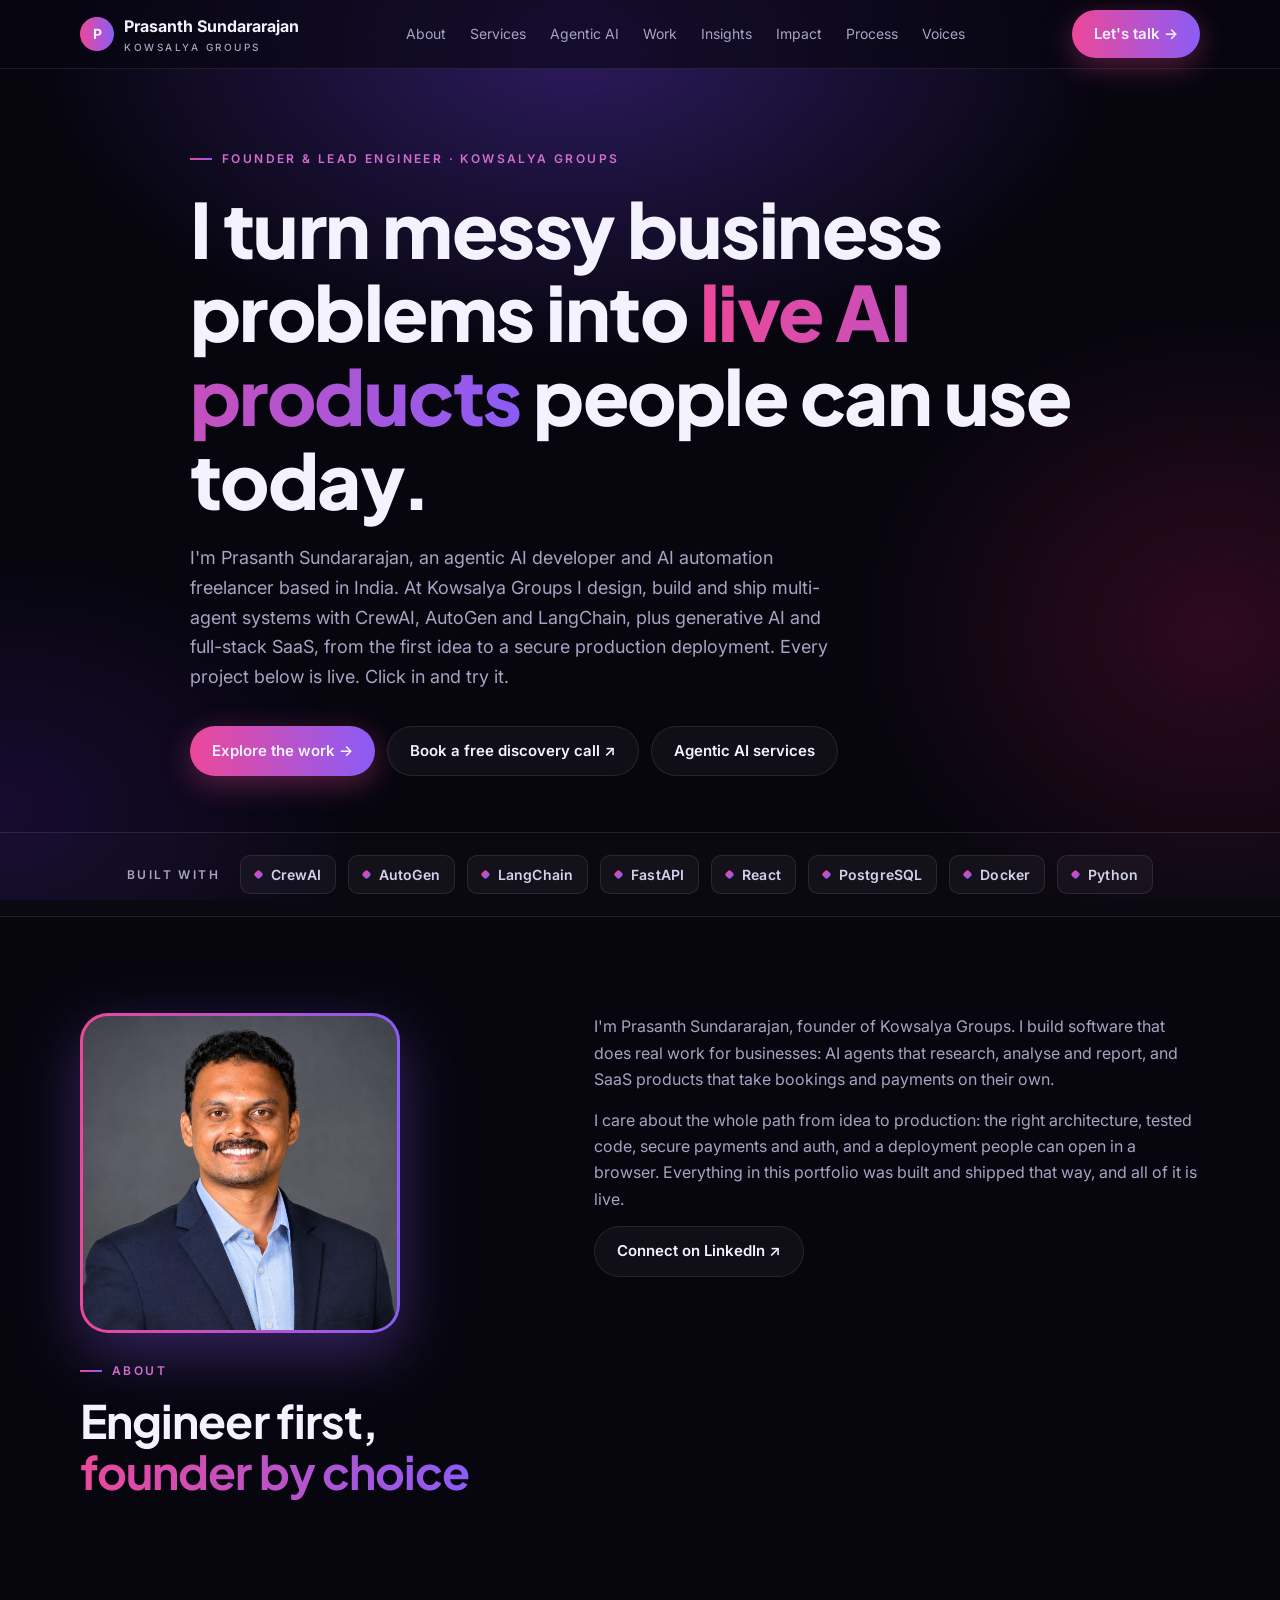
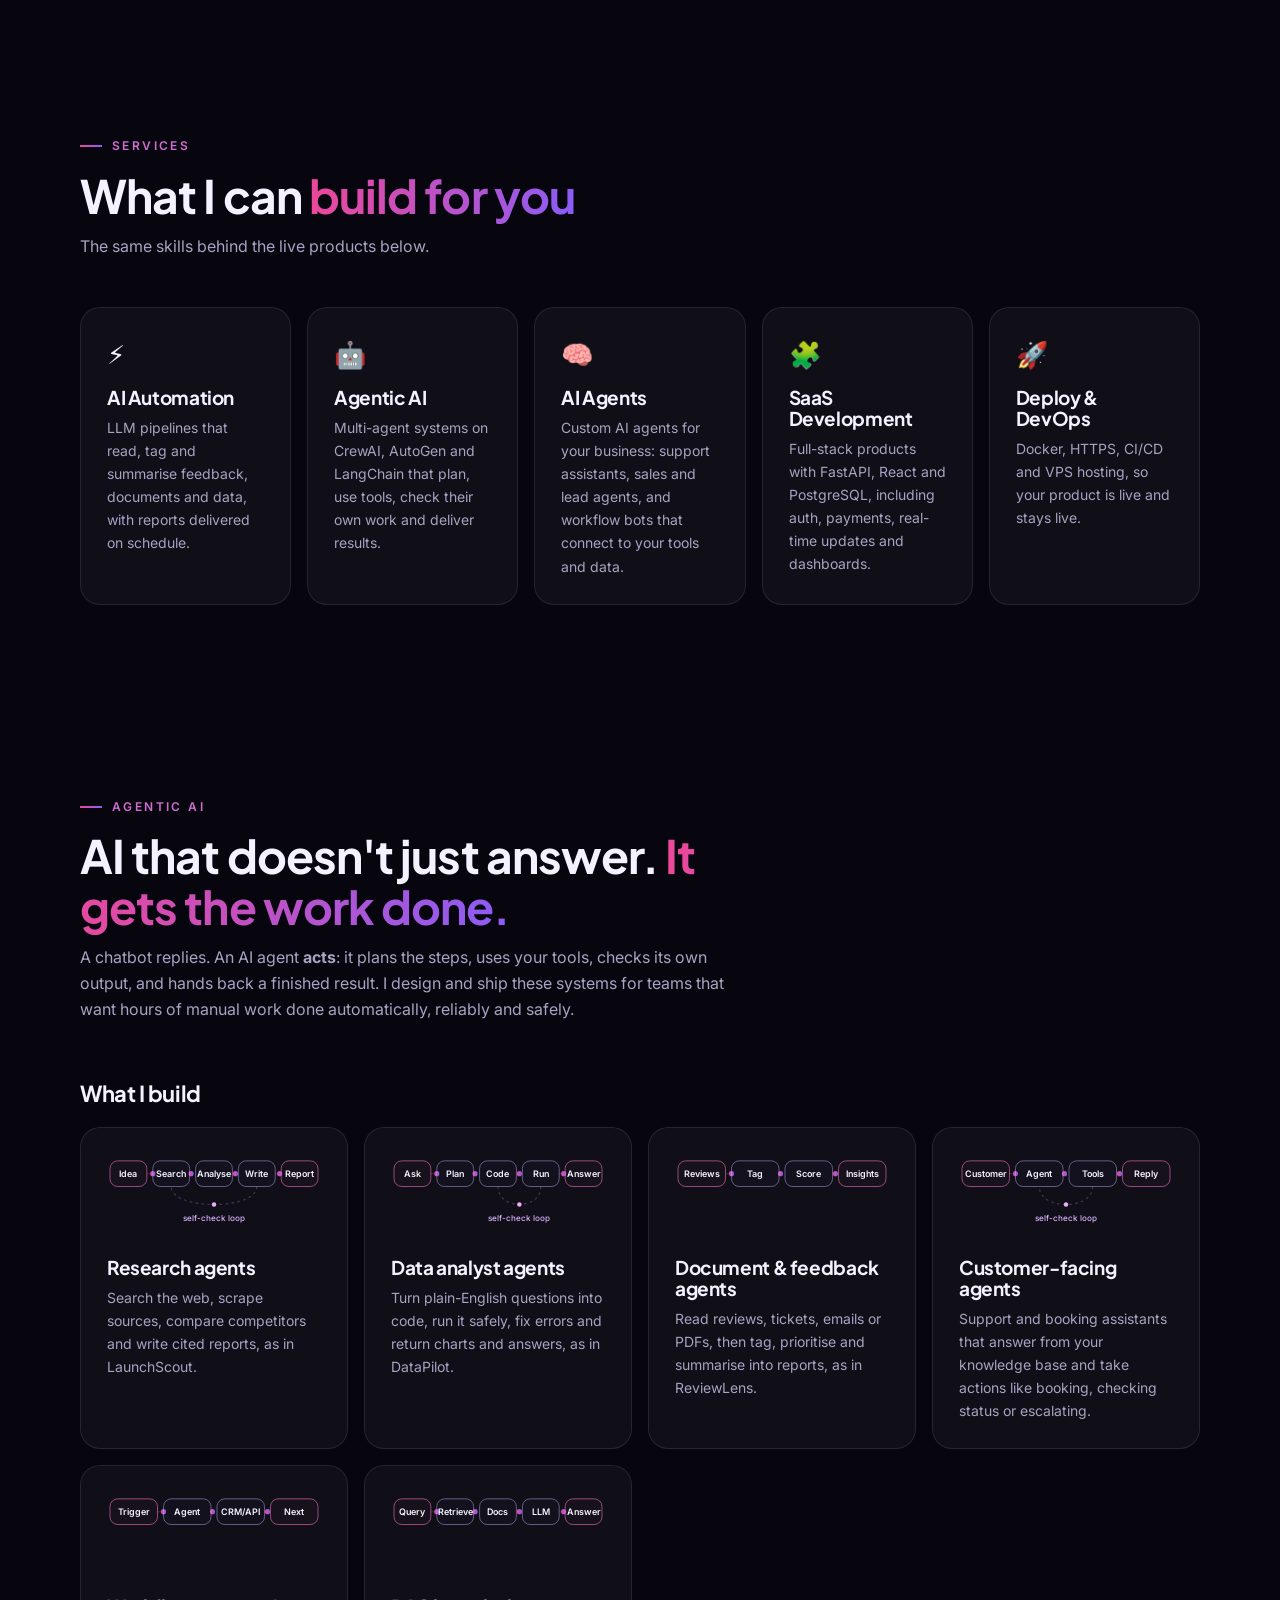
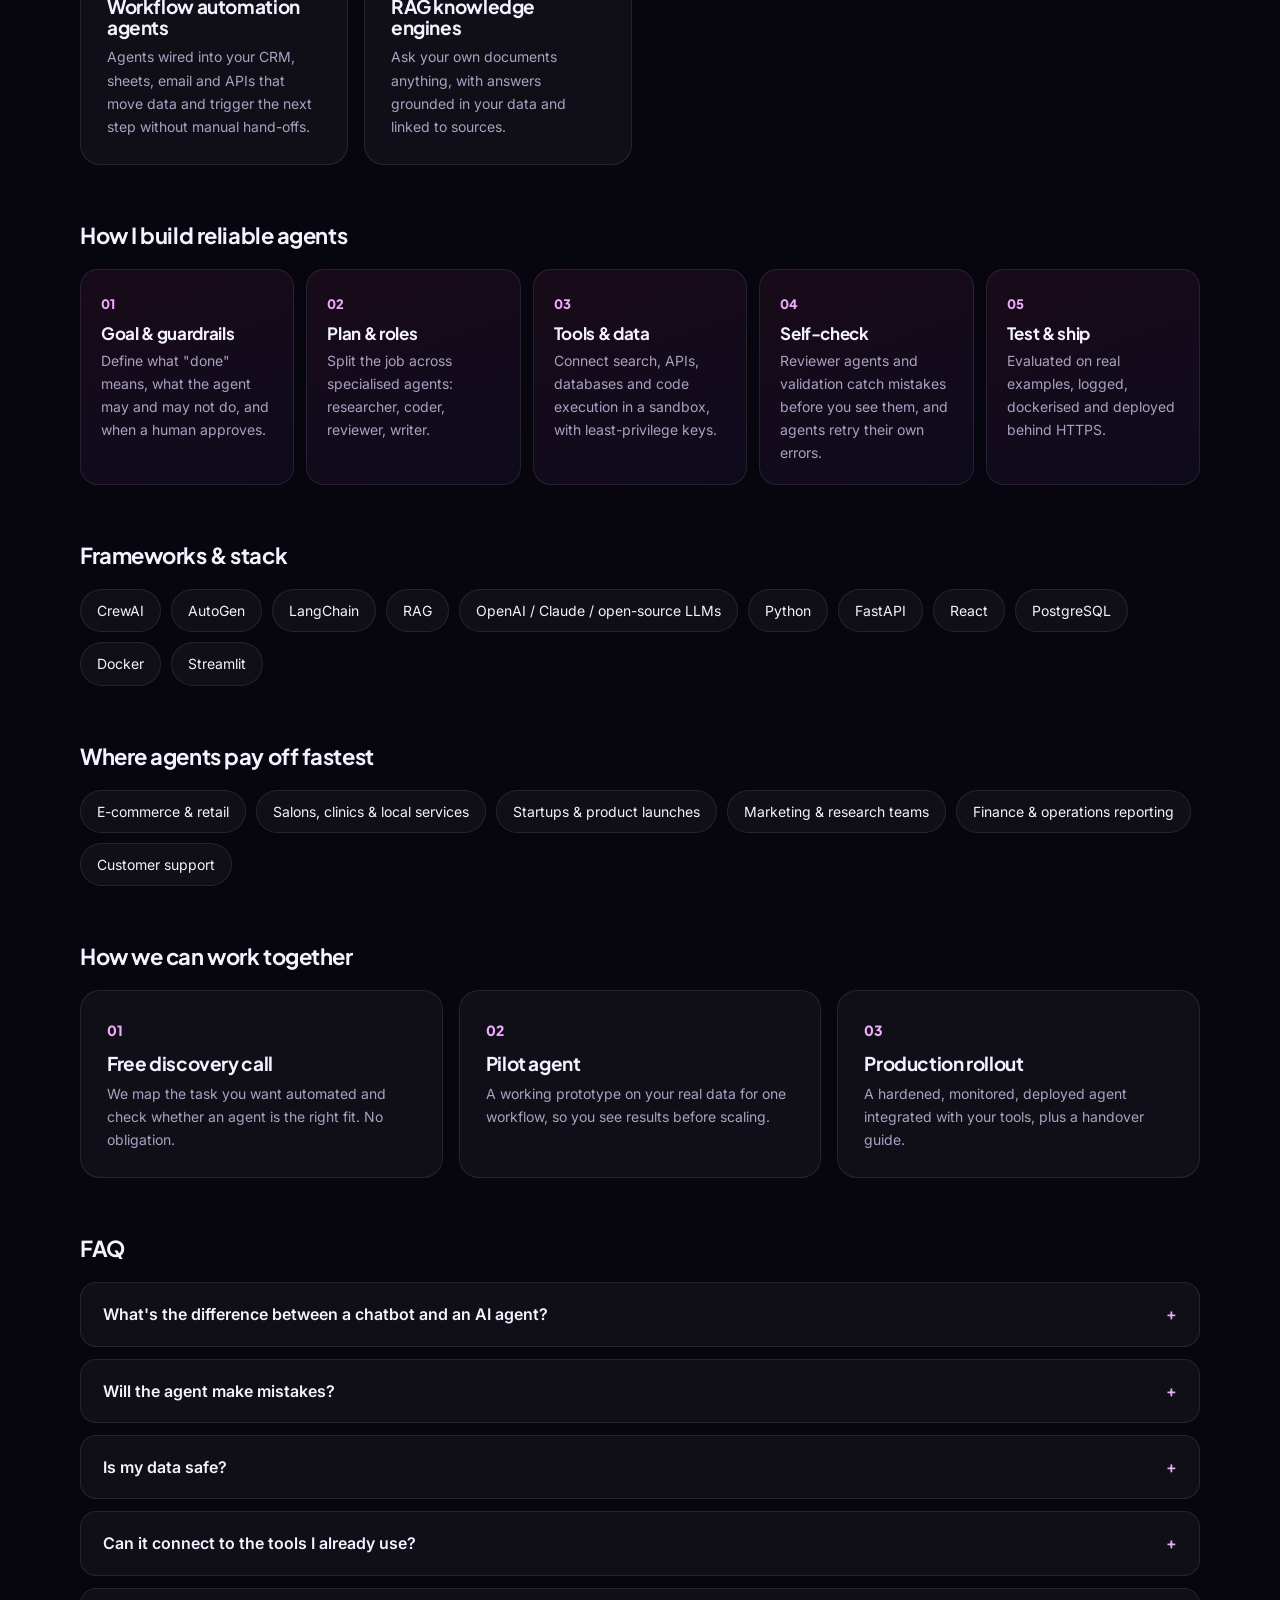
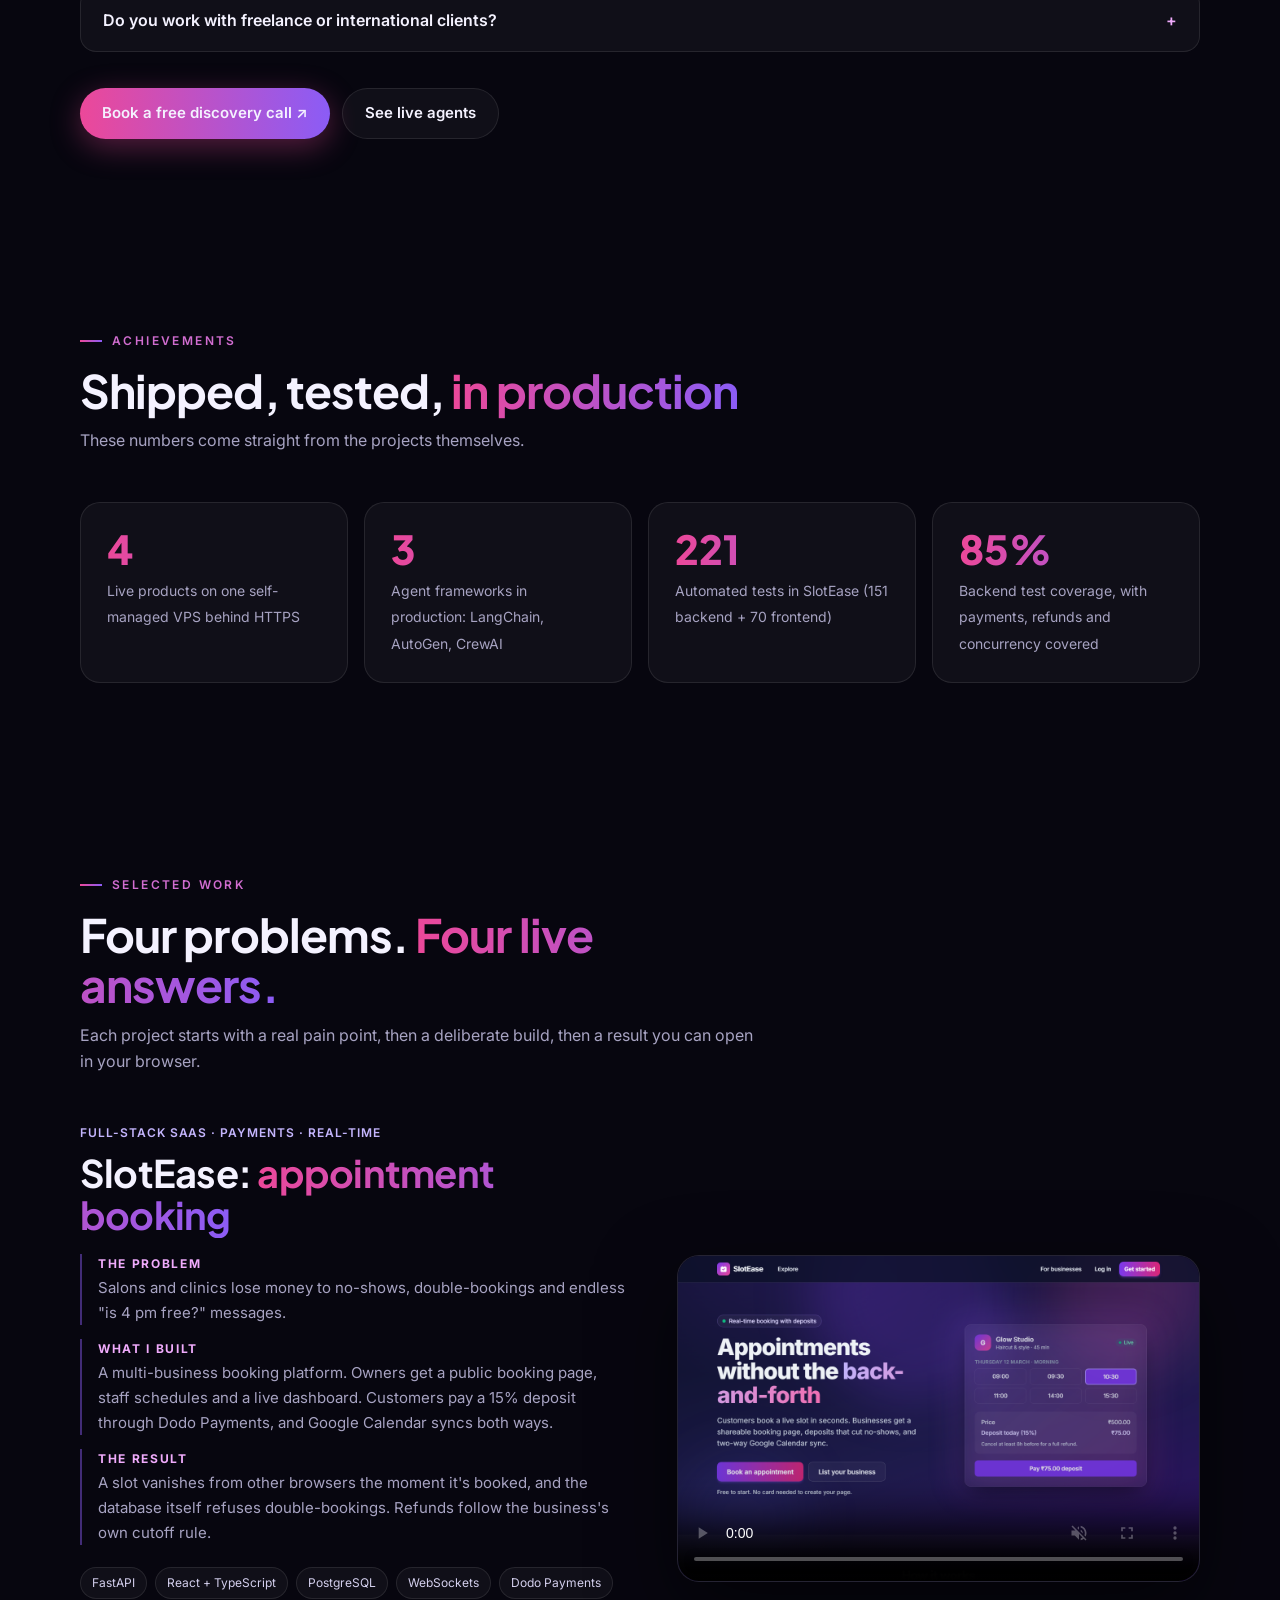
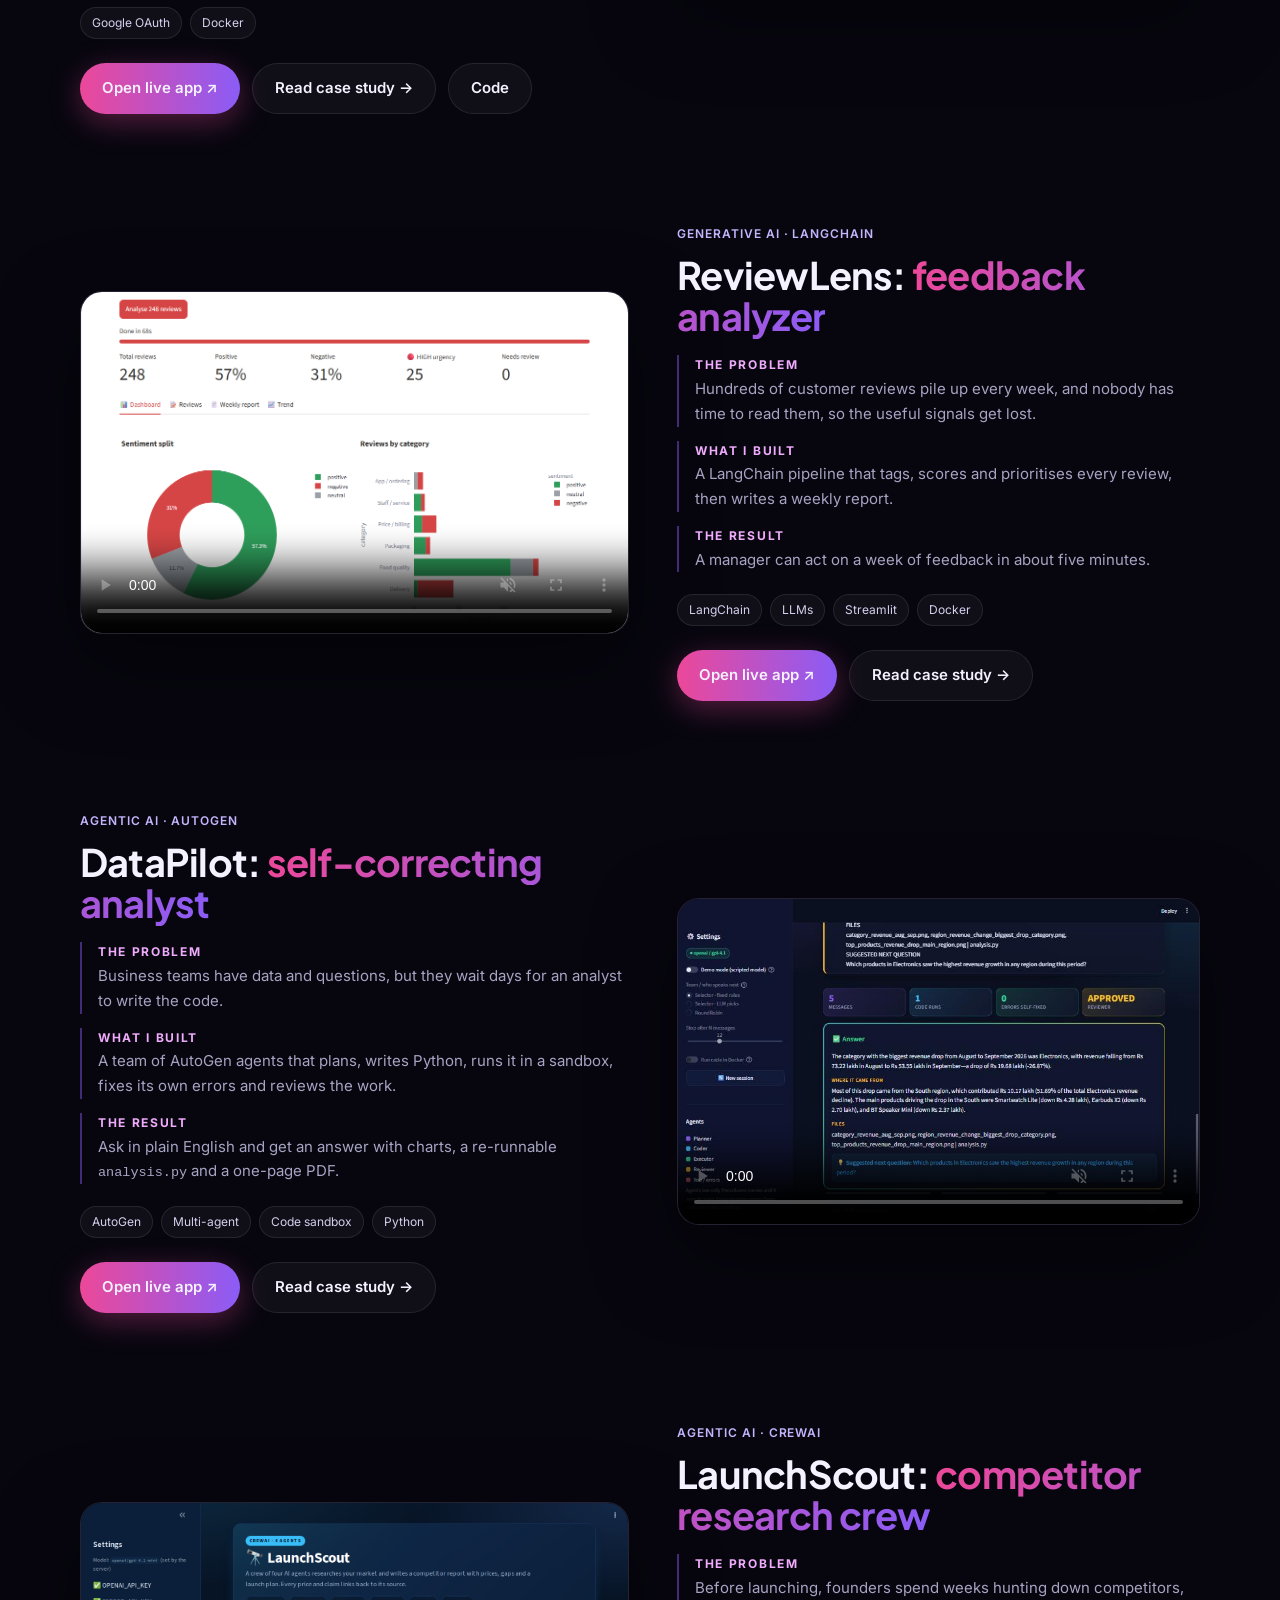
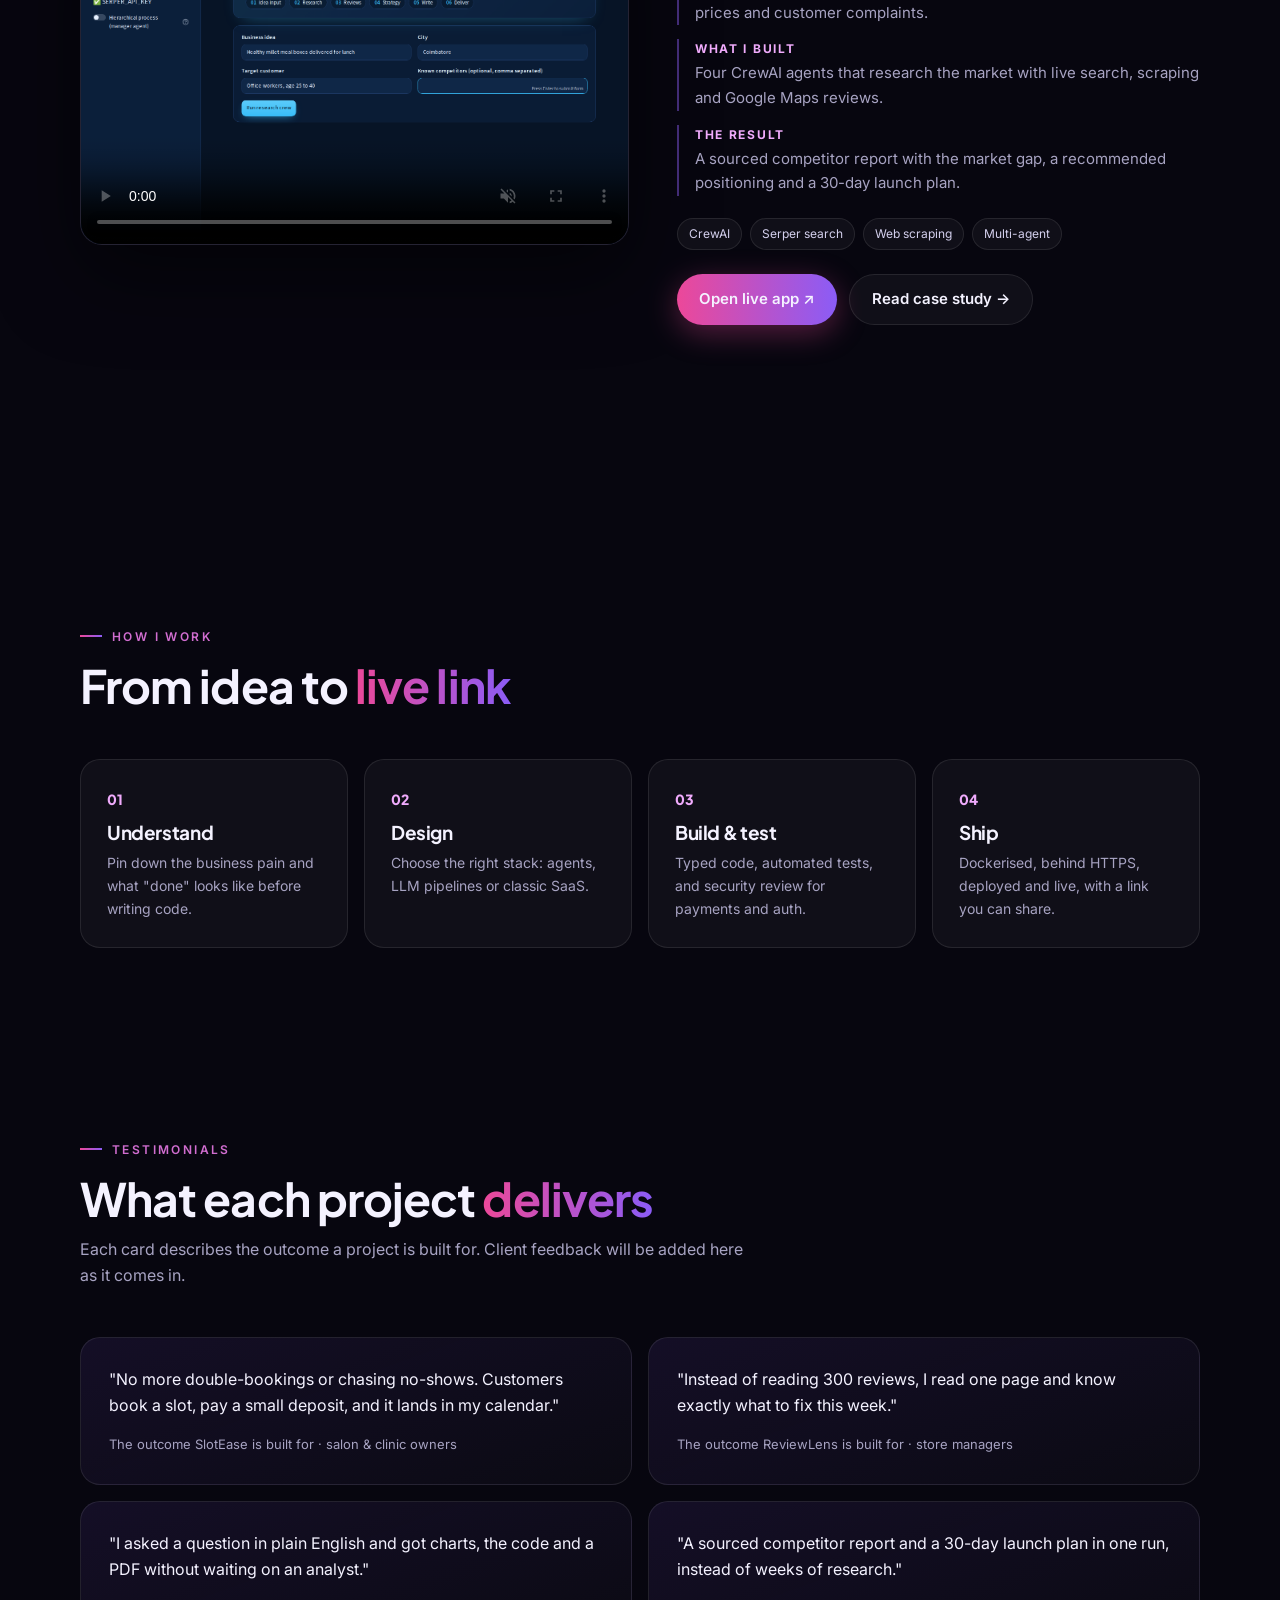
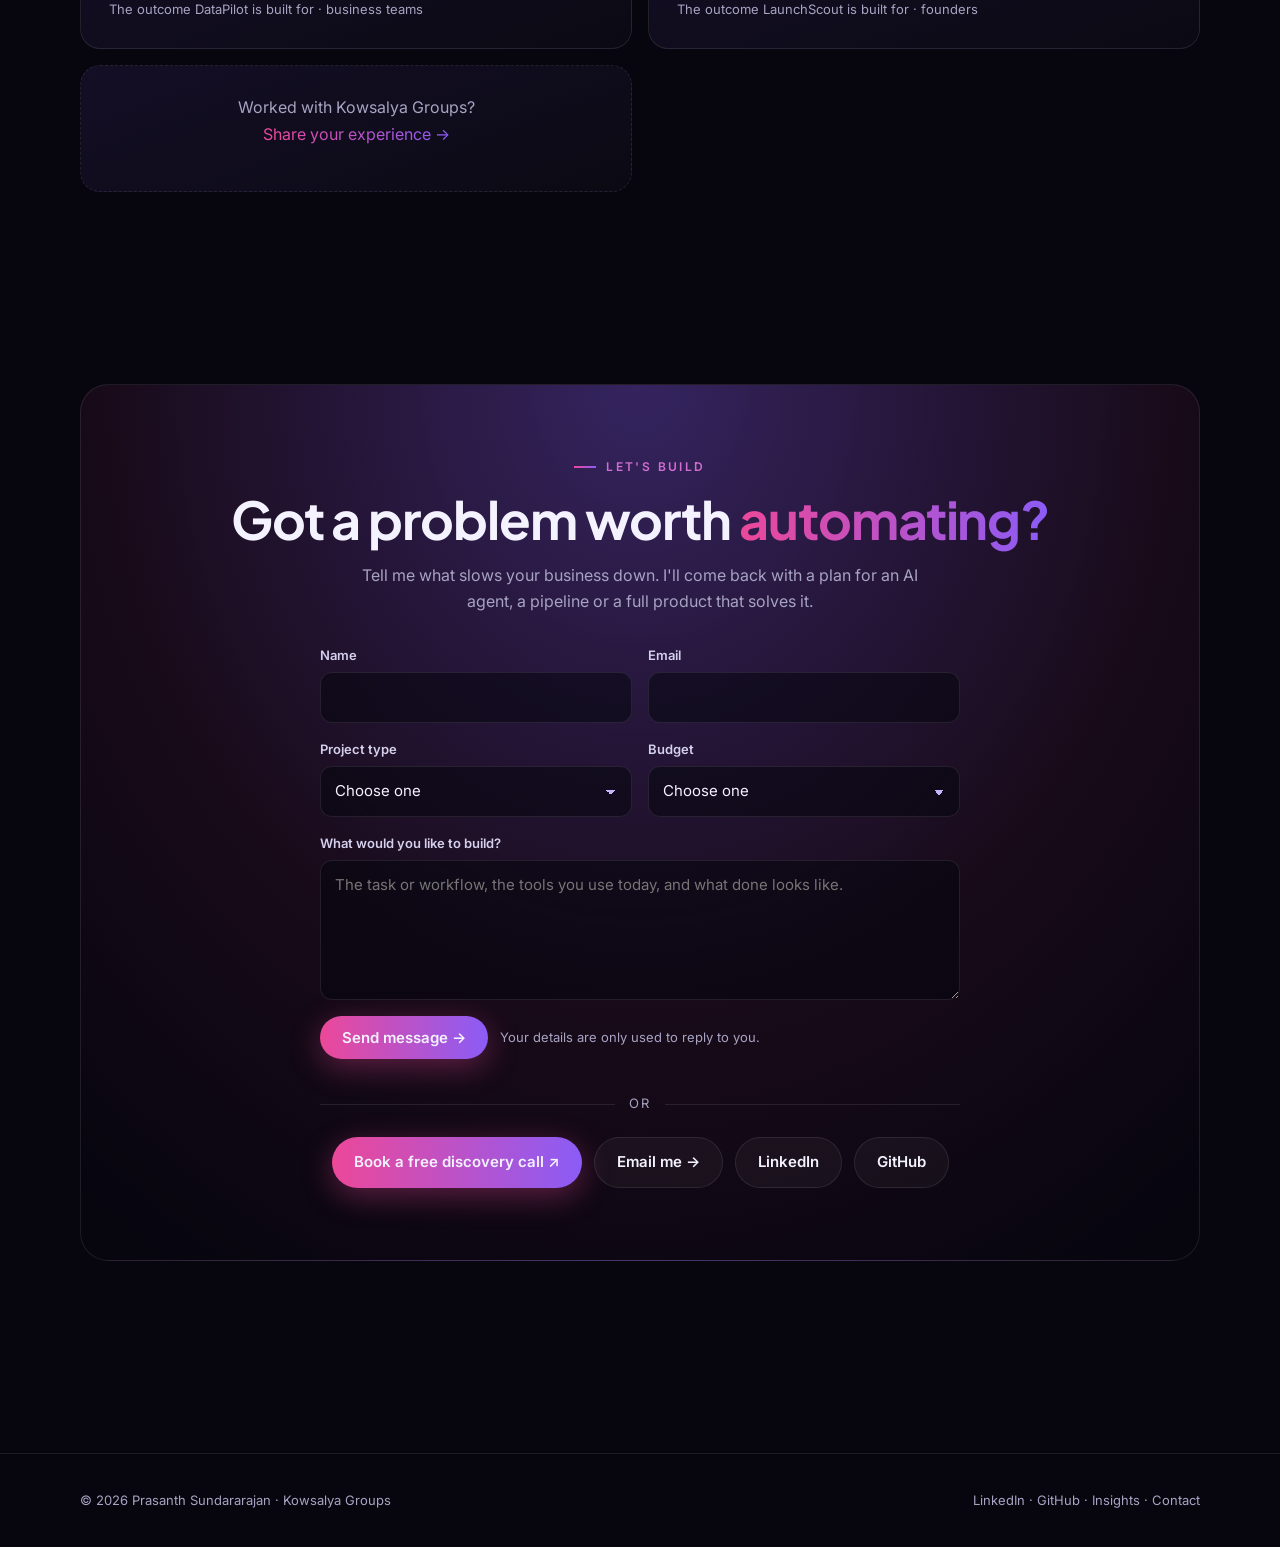
==== index.html @ 49f2f213 "Flow diagrams: built-in colours; cache-bust CSS/JS Co-Authored-By: Claude Opus 5.5 <noreply@anthropi" ====
<!doctype html>
<html lang="en">
<head>
<meta charset="utf-8">
<meta name="viewport" content="width=device-width, initial-scale=1">
<title>Prasanth Sundararajan · Agentic AI Developer &amp; AI Automation Freelancer, India · Kowsalya Groups</title>
<meta name="description" content="Prasanth Sundararajan (Prasanth Sundararajan), founder of Kowsalya Groups: agentic AI developer and AI automation freelancer in India. Live CrewAI, AutoGen, LangChain and FastAPI + React SaaS projects.">
<meta name="author" content="Prasanth Sundararajan">
<meta name="theme-color" content="#07060f">
<link rel="canonical" href="https://www.kowsalyagroups.com/prasanth/portfolio/">
<meta property="og:type" content="profile">
<meta property="og:site_name" content="Prasanth Sundararajan · Kowsalya Groups">
<meta property="og:title" content="Prasanth Sundararajan · Agentic AI Developer &amp; AI Automation Freelancer">
<meta property="og:description" content="Founder of Kowsalya Groups. Four live products: CrewAI and AutoGen agents, a LangChain feedback analyzer and a full-stack booking SaaS.">
<meta property="og:url" content="https://www.kowsalyagroups.com/prasanth/portfolio/">
<meta property="og:image" content="https://www.kowsalyagroups.com/prasanth/portfolio/assets/og-image.png">
<meta property="og:image:width" content="1200">
<meta property="og:image:height" content="630">
<meta property="og:image:alt" content="Prasanth Sundararajan, Agentic AI developer, Kowsalya Groups">
<meta property="og:locale" content="en_IN">
<meta property="profile:first_name" content="Prasanth">
<meta property="profile:last_name" content="Sundararajan">
<meta name="twitter:card" content="summary_large_image">
<meta name="twitter:title" content="Prasanth Sundararajan · Agentic AI Developer &amp; AI Automation Freelancer">
<meta name="twitter:description" content="Founder of Kowsalya Groups. Four live products: CrewAI and AutoGen agents, a LangChain feedback analyzer and a full-stack booking SaaS.">
<meta name="twitter:image" content="https://www.kowsalyagroups.com/prasanth/portfolio/assets/og-image.png">
<link rel="preconnect" href="https://fonts.googleapis.com">
<link rel="preconnect" href="https://fonts.gstatic.com" crossorigin>
<link href="https://fonts.googleapis.com/css2?family=Inter:wght@400;500;600&amp;family=Plus+Jakarta+Sans:wght@700;800&amp;display=swap" rel="stylesheet">
<link rel="stylesheet" href="assets/site.css?v=202611201634">
<script type="application/ld+json">
{
 "@context": "https://schema.org",
 "@type": "Person",
 "name": "Prasanth Sundararajan",
 "alternateName": "Prasanth Sundararajan",
 "url": "https://www.kowsalyagroups.com/prasanth/portfolio/",
 "image": "https://www.kowsalyagroups.com/prasanth/portfolio/assets/prasanth.jpeg",
 "jobTitle": "Founder & Lead Engineer",
 "description": "Agentic AI developer and AI automation freelancer in India building multi-agent systems with CrewAI, AutoGen and LangChain, and full-stack SaaS with FastAPI, React and PostgreSQL.",
 "worksFor": {"@type": "Organization", "name": "Kowsalya Groups", "url": "https://www.kowsalyagroups.com/"},
 "address": {"@type": "PostalAddress", "addressCountry": "IN"},
 "knowsAbout": ["Agentic AI", "AI agents", "AI automation", "CrewAI", "AutoGen", "LangChain", "Retrieval-augmented generation", "FastAPI", "React", "PostgreSQL", "Docker", "Python"],
 "sameAs": ["https://www.linkedin.com/in/prasanth-s-a093a7109/", "https://github.com/prasanth-sundararajan"]
}
</script>
</head>
<body data-root="">
<header><div class="wrap"><nav aria-label="Main">
  <a class="logo" href="#top"><i>P</i><span>Prasanth Sundararajan<small>KOWSALYA GROUPS</small></span></a>
  <div class="links"><a href="#about">About</a><a href="#services">Services</a><a href="#agentic">Agentic AI</a><a href="#work">Work</a><a href="blog/index.html">Insights</a><a href="#impact">Impact</a><a href="#process">Process</a><a href="#voices">Voices</a></div>
  <a class="btn btn-primary" href="#contact">Let's talk →</a>
</nav></div></header>

<main id="top">
<section class="hero"><div class="wrap">
  <div class="eyebrow reveal">Founder &amp; Lead Engineer · Kowsalya Groups</div>
  <h1 class="reveal">I turn messy business problems into <span class="grad">live AI products</span> people can use today.</h1>
  <p class="reveal">I'm Prasanth Sundararajan, an agentic AI developer and AI automation freelancer based in India. At Kowsalya Groups I design, build and ship multi-agent systems with CrewAI, AutoGen and LangChain, plus generative AI and full-stack SaaS, from the first idea to a secure production deployment. Every project below is live. Click in and try it.</p>
  <div class="cta reveal"><a class="btn btn-primary" href="#work">Explore the work →</a><a class="btn btn-ghost" href="https://www.kowsalyagroups.com/techstack/appointment-booking/b/prasanth-sundararajan" target="_blank" rel="noopener">Book a free discovery call ↗</a><a class="btn btn-ghost" href="#agentic">Agentic AI services</a></div>
</div></section>

<div class="built"><div class="wrap">
  <span class="built-label">Built with</span>
  <span class="badge">CrewAI</span><span class="badge">AutoGen</span><span class="badge">LangChain</span><span class="badge">FastAPI</span><span class="badge">React</span><span class="badge">PostgreSQL</span><span class="badge">Docker</span><span class="badge">Python</span>
</div></div>

<section id="about"><div class="wrap about">
  <div class="reveal"><div class="photo"><img src="assets/prasanth.jpeg" alt="Prasanth Sundararajan, founder of Kowsalya Groups" width="420" height="420"></div><div class="head"><div class="eyebrow">About</div><h2>Engineer first, <span class="grad">founder by choice</span></h2></div></div>
  <div class="reveal">
    <p>I'm Prasanth Sundararajan, founder of Kowsalya Groups. I build software that does real work for businesses: AI agents that research, analyse and report, and SaaS products that take bookings and payments on their own.</p>
    <p>I care about the whole path from idea to production: the right architecture, tested code, secure payments and auth, and a deployment people can open in a browser. Everything in this portfolio was built and shipped that way, and all of it is live.</p>
    <div class="cta"><a class="btn btn-ghost" href="https://www.linkedin.com/in/prasanth-s-a093a7109/" target="_blank" rel="noopener">Connect on LinkedIn ↗</a></div>
  </div>
</div></section>

<section id="services"><div class="wrap">
  <div class="head reveal"><div class="eyebrow">Services</div><h2>What I can <span class="grad">build for you</span></h2><p>The same skills behind the live products below.</p></div>
  <div class="svc">
    <div class="step reveal"><b>⚡</b><h3>AI Automation</h3><p>LLM pipelines that read, tag and summarise feedback, documents and data, with reports delivered on schedule.</p></div>
    <div class="step reveal"><b>🤖</b><h3>Agentic AI</h3><p>Multi-agent systems on CrewAI, AutoGen and LangChain that plan, use tools, check their own work and deliver results.</p></div>
    <div class="step reveal"><b>🧠</b><h3>AI Agents</h3><p>Custom AI agents for your business: support assistants, sales and lead agents, and workflow bots that connect to your tools and data.</p></div>
    <div class="step reveal"><b>🧩</b><h3>SaaS Development</h3><p>Full-stack products with FastAPI, React and PostgreSQL, including auth, payments, real-time updates and dashboards.</p></div>
    <div class="step reveal"><b>🚀</b><h3>Deploy &amp; DevOps</h3><p>Docker, HTTPS, CI/CD and VPS hosting, so your product is live and stays live.</p></div>
  </div>
</div></section>

<section id="agentic"><div class="wrap">
  <div class="head reveal"><div class="eyebrow">Agentic AI</div><h2>AI that doesn't just answer. <span class="grad">It gets the work done.</span></h2>
  <p>A chatbot replies. An AI agent <b>acts</b>: it plans the steps, uses your tools, checks its own output, and hands back a finished result. I design and ship these systems for teams that want hours of manual work done automatically, reliably and safely.</p></div>

  <h3 class="sub reveal">What I build</h3>
  <div class="ag-grid">
    <div class="step reveal ag-card"><svg class="flow" viewBox="0 0 250 84" role="img" aria-label="Animated agent flow: Idea to Search to Analyse to Write to Report"><defs><linearGradient id="g0" x1="0" x2="1"><stop offset="0" stop-color="#ec4899"/><stop offset="1" stop-color="#8b5cf6"/></linearGradient></defs><path id="p0_0" class="flow-line" stroke="#c4b5fd" stroke-opacity="0.45" stroke-width="1.5" fill="none" stroke-dasharray="4 4" d="M46.5 23.0 L53.5 23.0"/><circle class="flow-dot" r="3" fill="url(#g0)"><animateMotion dur="1.4s" begin="-0.00s" repeatCount="indefinite"><mpath href="#p0_0"/></animateMotion></circle><path id="p0_1" class="flow-line" stroke="#c4b5fd" stroke-opacity="0.45" stroke-width="1.5" fill="none" stroke-dasharray="4 4" d="M96.5 23.0 L103.5 23.0"/><circle class="flow-dot" r="3" fill="url(#g0)"><animateMotion dur="1.4s" begin="-0.35s" repeatCount="indefinite"><mpath href="#p0_1"/></animateMotion></circle><path id="p0_2" class="flow-line" stroke="#c4b5fd" stroke-opacity="0.45" stroke-width="1.5" fill="none" stroke-dasharray="4 4" d="M146.5 23.0 L153.5 23.0"/><circle class="flow-dot" r="3" fill="url(#g0)"><animateMotion dur="1.4s" begin="-0.70s" repeatCount="indefinite"><mpath href="#p0_2"/></animateMotion></circle><path id="p0_3" class="flow-line" stroke="#c4b5fd" stroke-opacity="0.45" stroke-width="1.5" fill="none" stroke-dasharray="4 4" d="M196.5 23.0 L203.5 23.0"/><circle class="flow-dot" r="3" fill="url(#g0)"><animateMotion dur="1.4s" begin="-1.05s" repeatCount="indefinite"><mpath href="#p0_3"/></animateMotion></circle><path id="p0_loop" class="flow-loop" stroke="#f0abfc" stroke-opacity="0.55" stroke-width="1.3" fill="none" stroke-dasharray="3 4" d="M175.0 38 C175.0 66 75.0 66 75.0 38"/><circle class="flow-dot flow-dot-loop" fill="#f0abfc" r="2.6"><animateMotion dur="2.2s" begin="-0.5s" repeatCount="indefinite"><mpath href="#p0_loop"/></animateMotion></circle><text class="flow-cap" fill="#d8b4fe" font-size="9.5" text-anchor="middle" font-family="Inter,sans-serif" x="125.0" y="78">self-check loop</text><g class="flow-node flow-io"><rect fill="#ec4899" fill-opacity="0.18" stroke="#f472b6" x="3.5" y="8" width="43.0" height="30" rx="9"/><text fill="#f5f3ff" font-size="10.5" font-weight="600" text-anchor="middle" font-family="Inter,sans-serif" x="25.0" y="26.6">Idea</text></g><g class="flow-node"><rect fill="#8b5cf6" fill-opacity="0.18" stroke="#c4b5fd" x="53.5" y="8" width="43.0" height="30" rx="9"/><text fill="#f5f3ff" font-size="10.5" font-weight="600" text-anchor="middle" font-family="Inter,sans-serif" x="75.0" y="26.6">Search</text></g><g class="flow-node"><rect fill="#8b5cf6" fill-opacity="0.18" stroke="#c4b5fd" x="103.5" y="8" width="43.0" height="30" rx="9"/><text fill="#f5f3ff" font-size="10.5" font-weight="600" text-anchor="middle" font-family="Inter,sans-serif" x="125.0" y="26.6">Analyse</text></g><g class="flow-node"><rect fill="#8b5cf6" fill-opacity="0.18" stroke="#c4b5fd" x="153.5" y="8" width="43.0" height="30" rx="9"/><text fill="#f5f3ff" font-size="10.5" font-weight="600" text-anchor="middle" font-family="Inter,sans-serif" x="175.0" y="26.6">Write</text></g><g class="flow-node flow-io"><rect fill="#ec4899" fill-opacity="0.18" stroke="#f472b6" x="203.5" y="8" width="43.0" height="30" rx="9"/><text fill="#f5f3ff" font-size="10.5" font-weight="600" text-anchor="middle" font-family="Inter,sans-serif" x="225.0" y="26.6">Report</text></g></svg><h3>Research agents</h3><p>Search the web, scrape sources, compare competitors and write cited reports, as in LaunchScout.</p></div>
    <div class="step reveal ag-card"><svg class="flow" viewBox="0 0 250 84" role="img" aria-label="Animated agent flow: Ask to Plan to Code to Run to Answer"><defs><linearGradient id="g1" x1="0" x2="1"><stop offset="0" stop-color="#ec4899"/><stop offset="1" stop-color="#8b5cf6"/></linearGradient></defs><path id="p1_0" class="flow-line" stroke="#c4b5fd" stroke-opacity="0.45" stroke-width="1.5" fill="none" stroke-dasharray="4 4" d="M46.5 23.0 L53.5 23.0"/><circle class="flow-dot" r="3" fill="url(#g1)"><animateMotion dur="1.4s" begin="-0.00s" repeatCount="indefinite"><mpath href="#p1_0"/></animateMotion></circle><path id="p1_1" class="flow-line" stroke="#c4b5fd" stroke-opacity="0.45" stroke-width="1.5" fill="none" stroke-dasharray="4 4" d="M96.5 23.0 L103.5 23.0"/><circle class="flow-dot" r="3" fill="url(#g1)"><animateMotion dur="1.4s" begin="-0.35s" repeatCount="indefinite"><mpath href="#p1_1"/></animateMotion></circle><path id="p1_2" class="flow-line" stroke="#c4b5fd" stroke-opacity="0.45" stroke-width="1.5" fill="none" stroke-dasharray="4 4" d="M146.5 23.0 L153.5 23.0"/><circle class="flow-dot" r="3" fill="url(#g1)"><animateMotion dur="1.4s" begin="-0.70s" repeatCount="indefinite"><mpath href="#p1_2"/></animateMotion></circle><path id="p1_3" class="flow-line" stroke="#c4b5fd" stroke-opacity="0.45" stroke-width="1.5" fill="none" stroke-dasharray="4 4" d="M196.5 23.0 L203.5 23.0"/><circle class="flow-dot" r="3" fill="url(#g1)"><animateMotion dur="1.4s" begin="-1.05s" repeatCount="indefinite"><mpath href="#p1_3"/></animateMotion></circle><path id="p1_loop" class="flow-loop" stroke="#f0abfc" stroke-opacity="0.55" stroke-width="1.3" fill="none" stroke-dasharray="3 4" d="M175.0 38 C175.0 66 125.0 66 125.0 38"/><circle class="flow-dot flow-dot-loop" fill="#f0abfc" r="2.6"><animateMotion dur="2.2s" begin="-0.5s" repeatCount="indefinite"><mpath href="#p1_loop"/></animateMotion></circle><text class="flow-cap" fill="#d8b4fe" font-size="9.5" text-anchor="middle" font-family="Inter,sans-serif" x="150.0" y="78">self-check loop</text><g class="flow-node flow-io"><rect fill="#ec4899" fill-opacity="0.18" stroke="#f472b6" x="3.5" y="8" width="43.0" height="30" rx="9"/><text fill="#f5f3ff" font-size="10.5" font-weight="600" text-anchor="middle" font-family="Inter,sans-serif" x="25.0" y="26.6">Ask</text></g><g class="flow-node"><rect fill="#8b5cf6" fill-opacity="0.18" stroke="#c4b5fd" x="53.5" y="8" width="43.0" height="30" rx="9"/><text fill="#f5f3ff" font-size="10.5" font-weight="600" text-anchor="middle" font-family="Inter,sans-serif" x="75.0" y="26.6">Plan</text></g><g class="flow-node"><rect fill="#8b5cf6" fill-opacity="0.18" stroke="#c4b5fd" x="103.5" y="8" width="43.0" height="30" rx="9"/><text fill="#f5f3ff" font-size="10.5" font-weight="600" text-anchor="middle" font-family="Inter,sans-serif" x="125.0" y="26.6">Code</text></g><g class="flow-node"><rect fill="#8b5cf6" fill-opacity="0.18" stroke="#c4b5fd" x="153.5" y="8" width="43.0" height="30" rx="9"/><text fill="#f5f3ff" font-size="10.5" font-weight="600" text-anchor="middle" font-family="Inter,sans-serif" x="175.0" y="26.6">Run</text></g><g class="flow-node flow-io"><rect fill="#ec4899" fill-opacity="0.18" stroke="#f472b6" x="203.5" y="8" width="43.0" height="30" rx="9"/><text fill="#f5f3ff" font-size="10.5" font-weight="600" text-anchor="middle" font-family="Inter,sans-serif" x="225.0" y="26.6">Answer</text></g></svg><h3>Data analyst agents</h3><p>Turn plain-English questions into code, run it safely, fix errors and return charts and answers, as in DataPilot.</p></div>
    <div class="step reveal ag-card"><svg class="flow" viewBox="0 0 250 84" role="img" aria-label="Animated agent flow: Reviews to Tag to Score to Insights"><defs><linearGradient id="g2" x1="0" x2="1"><stop offset="0" stop-color="#ec4899"/><stop offset="1" stop-color="#8b5cf6"/></linearGradient></defs><path id="p2_0" class="flow-line" stroke="#c4b5fd" stroke-opacity="0.45" stroke-width="1.5" fill="none" stroke-dasharray="4 4" d="M59.0 23.0 L66.0 23.0"/><circle class="flow-dot" r="3" fill="url(#g2)"><animateMotion dur="1.4s" begin="-0.00s" repeatCount="indefinite"><mpath href="#p2_0"/></animateMotion></circle><path id="p2_1" class="flow-line" stroke="#c4b5fd" stroke-opacity="0.45" stroke-width="1.5" fill="none" stroke-dasharray="4 4" d="M121.5 23.0 L128.5 23.0"/><circle class="flow-dot" r="3" fill="url(#g2)"><animateMotion dur="1.4s" begin="-0.35s" repeatCount="indefinite"><mpath href="#p2_1"/></animateMotion></circle><path id="p2_2" class="flow-line" stroke="#c4b5fd" stroke-opacity="0.45" stroke-width="1.5" fill="none" stroke-dasharray="4 4" d="M184.0 23.0 L191.0 23.0"/><circle class="flow-dot" r="3" fill="url(#g2)"><animateMotion dur="1.4s" begin="-0.70s" repeatCount="indefinite"><mpath href="#p2_2"/></animateMotion></circle><g class="flow-node flow-io"><rect fill="#ec4899" fill-opacity="0.18" stroke="#f472b6" x="3.5" y="8" width="55.5" height="30" rx="9"/><text fill="#f5f3ff" font-size="10.5" font-weight="600" text-anchor="middle" font-family="Inter,sans-serif" x="31.2" y="26.6">Reviews</text></g><g class="flow-node"><rect fill="#8b5cf6" fill-opacity="0.18" stroke="#c4b5fd" x="66.0" y="8" width="55.5" height="30" rx="9"/><text fill="#f5f3ff" font-size="10.5" font-weight="600" text-anchor="middle" font-family="Inter,sans-serif" x="93.8" y="26.6">Tag</text></g><g class="flow-node"><rect fill="#8b5cf6" fill-opacity="0.18" stroke="#c4b5fd" x="128.5" y="8" width="55.5" height="30" rx="9"/><text fill="#f5f3ff" font-size="10.5" font-weight="600" text-anchor="middle" font-family="Inter,sans-serif" x="156.2" y="26.6">Score</text></g><g class="flow-node flow-io"><rect fill="#ec4899" fill-opacity="0.18" stroke="#f472b6" x="191.0" y="8" width="55.5" height="30" rx="9"/><text fill="#f5f3ff" font-size="10.5" font-weight="600" text-anchor="middle" font-family="Inter,sans-serif" x="218.8" y="26.6">Insights</text></g></svg><h3>Document &amp; feedback agents</h3><p>Read reviews, tickets, emails or PDFs, then tag, prioritise and summarise into reports, as in ReviewLens.</p></div>
    <div class="step reveal ag-card"><svg class="flow" viewBox="0 0 250 84" role="img" aria-label="Animated agent flow: Customer to Agent to Tools to Reply"><defs><linearGradient id="g3" x1="0" x2="1"><stop offset="0" stop-color="#ec4899"/><stop offset="1" stop-color="#8b5cf6"/></linearGradient></defs><path id="p3_0" class="flow-line" stroke="#c4b5fd" stroke-opacity="0.45" stroke-width="1.5" fill="none" stroke-dasharray="4 4" d="M59.0 23.0 L66.0 23.0"/><circle class="flow-dot" r="3" fill="url(#g3)"><animateMotion dur="1.4s" begin="-0.00s" repeatCount="indefinite"><mpath href="#p3_0"/></animateMotion></circle><path id="p3_1" class="flow-line" stroke="#c4b5fd" stroke-opacity="0.45" stroke-width="1.5" fill="none" stroke-dasharray="4 4" d="M121.5 23.0 L128.5 23.0"/><circle class="flow-dot" r="3" fill="url(#g3)"><animateMotion dur="1.4s" begin="-0.35s" repeatCount="indefinite"><mpath href="#p3_1"/></animateMotion></circle><path id="p3_2" class="flow-line" stroke="#c4b5fd" stroke-opacity="0.45" stroke-width="1.5" fill="none" stroke-dasharray="4 4" d="M184.0 23.0 L191.0 23.0"/><circle class="flow-dot" r="3" fill="url(#g3)"><animateMotion dur="1.4s" begin="-0.70s" repeatCount="indefinite"><mpath href="#p3_2"/></animateMotion></circle><path id="p3_loop" class="flow-loop" stroke="#f0abfc" stroke-opacity="0.55" stroke-width="1.3" fill="none" stroke-dasharray="3 4" d="M156.2 38 C156.2 66 93.8 66 93.8 38"/><circle class="flow-dot flow-dot-loop" fill="#f0abfc" r="2.6"><animateMotion dur="2.2s" begin="-0.5s" repeatCount="indefinite"><mpath href="#p3_loop"/></animateMotion></circle><text class="flow-cap" fill="#d8b4fe" font-size="9.5" text-anchor="middle" font-family="Inter,sans-serif" x="125.0" y="78">self-check loop</text><g class="flow-node flow-io"><rect fill="#ec4899" fill-opacity="0.18" stroke="#f472b6" x="3.5" y="8" width="55.5" height="30" rx="9"/><text fill="#f5f3ff" font-size="10.5" font-weight="600" text-anchor="middle" font-family="Inter,sans-serif" x="31.2" y="26.6">Customer</text></g><g class="flow-node"><rect fill="#8b5cf6" fill-opacity="0.18" stroke="#c4b5fd" x="66.0" y="8" width="55.5" height="30" rx="9"/><text fill="#f5f3ff" font-size="10.5" font-weight="600" text-anchor="middle" font-family="Inter,sans-serif" x="93.8" y="26.6">Agent</text></g><g class="flow-node"><rect fill="#8b5cf6" fill-opacity="0.18" stroke="#c4b5fd" x="128.5" y="8" width="55.5" height="30" rx="9"/><text fill="#f5f3ff" font-size="10.5" font-weight="600" text-anchor="middle" font-family="Inter,sans-serif" x="156.2" y="26.6">Tools</text></g><g class="flow-node flow-io"><rect fill="#ec4899" fill-opacity="0.18" stroke="#f472b6" x="191.0" y="8" width="55.5" height="30" rx="9"/><text fill="#f5f3ff" font-size="10.5" font-weight="600" text-anchor="middle" font-family="Inter,sans-serif" x="218.8" y="26.6">Reply</text></g></svg><h3>Customer-facing agents</h3><p>Support and booking assistants that answer from your knowledge base and take actions like booking, checking status or escalating.</p></div>
    <div class="step reveal ag-card"><svg class="flow" viewBox="0 0 250 84" role="img" aria-label="Animated agent flow: Trigger to Agent to CRM/API to Next"><defs><linearGradient id="g4" x1="0" x2="1"><stop offset="0" stop-color="#ec4899"/><stop offset="1" stop-color="#8b5cf6"/></linearGradient></defs><path id="p4_0" class="flow-line" stroke="#c4b5fd" stroke-opacity="0.45" stroke-width="1.5" fill="none" stroke-dasharray="4 4" d="M59.0 23.0 L66.0 23.0"/><circle class="flow-dot" r="3" fill="url(#g4)"><animateMotion dur="1.4s" begin="-0.00s" repeatCount="indefinite"><mpath href="#p4_0"/></animateMotion></circle><path id="p4_1" class="flow-line" stroke="#c4b5fd" stroke-opacity="0.45" stroke-width="1.5" fill="none" stroke-dasharray="4 4" d="M121.5 23.0 L128.5 23.0"/><circle class="flow-dot" r="3" fill="url(#g4)"><animateMotion dur="1.4s" begin="-0.35s" repeatCount="indefinite"><mpath href="#p4_1"/></animateMotion></circle><path id="p4_2" class="flow-line" stroke="#c4b5fd" stroke-opacity="0.45" stroke-width="1.5" fill="none" stroke-dasharray="4 4" d="M184.0 23.0 L191.0 23.0"/><circle class="flow-dot" r="3" fill="url(#g4)"><animateMotion dur="1.4s" begin="-0.70s" repeatCount="indefinite"><mpath href="#p4_2"/></animateMotion></circle><g class="flow-node flow-io"><rect fill="#ec4899" fill-opacity="0.18" stroke="#f472b6" x="3.5" y="8" width="55.5" height="30" rx="9"/><text fill="#f5f3ff" font-size="10.5" font-weight="600" text-anchor="middle" font-family="Inter,sans-serif" x="31.2" y="26.6">Trigger</text></g><g class="flow-node"><rect fill="#8b5cf6" fill-opacity="0.18" stroke="#c4b5fd" x="66.0" y="8" width="55.5" height="30" rx="9"/><text fill="#f5f3ff" font-size="10.5" font-weight="600" text-anchor="middle" font-family="Inter,sans-serif" x="93.8" y="26.6">Agent</text></g><g class="flow-node"><rect fill="#8b5cf6" fill-opacity="0.18" stroke="#c4b5fd" x="128.5" y="8" width="55.5" height="30" rx="9"/><text fill="#f5f3ff" font-size="10.5" font-weight="600" text-anchor="middle" font-family="Inter,sans-serif" x="156.2" y="26.6">CRM/API</text></g><g class="flow-node flow-io"><rect fill="#ec4899" fill-opacity="0.18" stroke="#f472b6" x="191.0" y="8" width="55.5" height="30" rx="9"/><text fill="#f5f3ff" font-size="10.5" font-weight="600" text-anchor="middle" font-family="Inter,sans-serif" x="218.8" y="26.6">Next</text></g></svg><h3>Workflow automation agents</h3><p>Agents wired into your CRM, sheets, email and APIs that move data and trigger the next step without manual hand-offs.</p></div>
    <div class="step reveal ag-card"><svg class="flow" viewBox="0 0 250 84" role="img" aria-label="Animated agent flow: Query to Retrieve to Docs to LLM to Answer"><defs><linearGradient id="g5" x1="0" x2="1"><stop offset="0" stop-color="#ec4899"/><stop offset="1" stop-color="#8b5cf6"/></linearGradient></defs><path id="p5_0" class="flow-line" stroke="#c4b5fd" stroke-opacity="0.45" stroke-width="1.5" fill="none" stroke-dasharray="4 4" d="M46.5 23.0 L53.5 23.0"/><circle class="flow-dot" r="3" fill="url(#g5)"><animateMotion dur="1.4s" begin="-0.00s" repeatCount="indefinite"><mpath href="#p5_0"/></animateMotion></circle><path id="p5_1" class="flow-line" stroke="#c4b5fd" stroke-opacity="0.45" stroke-width="1.5" fill="none" stroke-dasharray="4 4" d="M96.5 23.0 L103.5 23.0"/><circle class="flow-dot" r="3" fill="url(#g5)"><animateMotion dur="1.4s" begin="-0.35s" repeatCount="indefinite"><mpath href="#p5_1"/></animateMotion></circle><path id="p5_2" class="flow-line" stroke="#c4b5fd" stroke-opacity="0.45" stroke-width="1.5" fill="none" stroke-dasharray="4 4" d="M146.5 23.0 L153.5 23.0"/><circle class="flow-dot" r="3" fill="url(#g5)"><animateMotion dur="1.4s" begin="-0.70s" repeatCount="indefinite"><mpath href="#p5_2"/></animateMotion></circle><path id="p5_3" class="flow-line" stroke="#c4b5fd" stroke-opacity="0.45" stroke-width="1.5" fill="none" stroke-dasharray="4 4" d="M196.5 23.0 L203.5 23.0"/><circle class="flow-dot" r="3" fill="url(#g5)"><animateMotion dur="1.4s" begin="-1.05s" repeatCount="indefinite"><mpath href="#p5_3"/></animateMotion></circle><g class="flow-node flow-io"><rect fill="#ec4899" fill-opacity="0.18" stroke="#f472b6" x="3.5" y="8" width="43.0" height="30" rx="9"/><text fill="#f5f3ff" font-size="10.5" font-weight="600" text-anchor="middle" font-family="Inter,sans-serif" x="25.0" y="26.6">Query</text></g><g class="flow-node"><rect fill="#8b5cf6" fill-opacity="0.18" stroke="#c4b5fd" x="53.5" y="8" width="43.0" height="30" rx="9"/><text fill="#f5f3ff" font-size="10.5" font-weight="600" text-anchor="middle" font-family="Inter,sans-serif" x="75.0" y="26.6">Retrieve</text></g><g class="flow-node"><rect fill="#8b5cf6" fill-opacity="0.18" stroke="#c4b5fd" x="103.5" y="8" width="43.0" height="30" rx="9"/><text fill="#f5f3ff" font-size="10.5" font-weight="600" text-anchor="middle" font-family="Inter,sans-serif" x="125.0" y="26.6">Docs</text></g><g class="flow-node"><rect fill="#8b5cf6" fill-opacity="0.18" stroke="#c4b5fd" x="153.5" y="8" width="43.0" height="30" rx="9"/><text fill="#f5f3ff" font-size="10.5" font-weight="600" text-anchor="middle" font-family="Inter,sans-serif" x="175.0" y="26.6">LLM</text></g><g class="flow-node flow-io"><rect fill="#ec4899" fill-opacity="0.18" stroke="#f472b6" x="203.5" y="8" width="43.0" height="30" rx="9"/><text fill="#f5f3ff" font-size="10.5" font-weight="600" text-anchor="middle" font-family="Inter,sans-serif" x="225.0" y="26.6">Answer</text></g></svg><h3>RAG knowledge engines</h3><p>Ask your own documents anything, with answers grounded in your data and linked to sources.</p></div>
  </div>

  <h3 class="sub reveal">How I build reliable agents</h3>
  <div class="ag-flow">
    <div class="reveal"><h3>Goal &amp; guardrails</h3><p>Define what "done" means, what the agent may and may not do, and when a human approves.</p></div>
    <div class="reveal"><h3>Plan &amp; roles</h3><p>Split the job across specialised agents: researcher, coder, reviewer, writer.</p></div>
    <div class="reveal"><h3>Tools &amp; data</h3><p>Connect search, APIs, databases and code execution in a sandbox, with least-privilege keys.</p></div>
    <div class="reveal"><h3>Self-check</h3><p>Reviewer agents and validation catch mistakes before you see them, and agents retry their own errors.</p></div>
    <div class="reveal"><h3>Test &amp; ship</h3><p>Evaluated on real examples, logged, dockerised and deployed behind HTTPS.</p></div>
  </div>

  <h3 class="sub reveal">Frameworks &amp; stack</h3>
  <div class="pills reveal"><span>CrewAI</span><span>AutoGen</span><span>LangChain</span><span>RAG</span><span>OpenAI / Claude / open-source LLMs</span><span>Python</span><span>FastAPI</span><span>React</span><span>PostgreSQL</span><span>Docker</span><span>Streamlit</span></div>

  <h3 class="sub reveal">Where agents pay off fastest</h3>
  <div class="pills reveal"><span>E-commerce &amp; retail</span><span>Salons, clinics &amp; local services</span><span>Startups &amp; product launches</span><span>Marketing &amp; research teams</span><span>Finance &amp; operations reporting</span><span>Customer support</span></div>

  <h3 class="sub reveal">How we can work together</h3>
  <div class="ag-grid">
    <div class="step reveal"><em>01</em><h3>Free discovery call</h3><p>We map the task you want automated and check whether an agent is the right fit. No obligation.</p></div>
    <div class="step reveal"><em>02</em><h3>Pilot agent</h3><p>A working prototype on your real data for one workflow, so you see results before scaling.</p></div>
    <div class="step reveal"><em>03</em><h3>Production rollout</h3><p>A hardened, monitored, deployed agent integrated with your tools, plus a handover guide.</p></div>
  </div>

  <h3 class="sub reveal">FAQ</h3>
  <div class="reveal">
    <details><summary>What's the difference between a chatbot and an AI agent?</summary><p>A chatbot answers questions. An agent completes tasks: it plans, calls tools and APIs, checks its work and delivers an output, like a report, a booking or an updated record.</p></details>
    <details><summary>Will the agent make mistakes?</summary><p>All LLMs can. That's why I add reviewer steps, validation, retries and human approval for sensitive actions, and test on your real examples before go-live.</p></details>
    <details><summary>Is my data safe?</summary><p>Agents get only the access they need, keys stay on the server, code runs in a sandbox, and everything runs on infrastructure you control where required.</p></details>
    <details><summary>Can it connect to the tools I already use?</summary><p>Yes. Anything with an API or export, such as Google Sheets, CRMs, email, databases and websites, can become a tool for the agent.</p></details>
    <details><summary>Do you work with freelance or international clients?</summary><p>Yes. I work remotely with clients anywhere. Start with a free discovery call.</p></details>
  </div>

  <div class="cta reveal mt"><a class="btn btn-primary" href="https://www.kowsalyagroups.com/techstack/appointment-booking/b/prasanth-sundararajan" target="_blank" rel="noopener">Book a free discovery call ↗</a><a class="btn btn-ghost" href="#work">See live agents</a></div>
</div></section>

<section id="impact"><div class="wrap">
  <div class="head reveal"><div class="eyebrow">Achievements</div><h2>Shipped, tested, <span class="grad">in production</span></h2><p>These numbers come straight from the projects themselves.</p></div>
  <div class="stats">
    <div class="stat reveal"><b class="grad">4</b><span>Live products on one self-managed VPS behind HTTPS</span></div>
    <div class="stat reveal"><b class="grad">3</b><span>Agent frameworks in production: LangChain, AutoGen, CrewAI</span></div>
    <div class="stat reveal"><b class="grad">221</b><span>Automated tests in SlotEase (151 backend + 70 frontend)</span></div>
    <div class="stat reveal"><b class="grad">85%</b><span>Backend test coverage, with payments, refunds and concurrency covered</span></div>
  </div>
</div></section>

<section id="work"><div class="wrap">
  <div class="head reveal"><div class="eyebrow">Selected work</div><h2>Four problems. <span class="grad">Four live answers.</span></h2><p>Each project starts with a real pain point, then a deliberate build, then a result you can open in your browser.</p></div>

  <article class="project">
    <div class="shot reveal"><video src="assets/videos/slotease.mp4" poster="assets/slotease.png" muted loop playsinline autoplay controls preload="metadata" aria-label="slotease demo video"></video></div>
    <div class="reveal">
      <div class="tag">Full-stack SaaS · Payments · Real-time</div>
      <h3>SlotEase: <span class="grad">appointment booking</span></h3>
      <div class="story">
        <div><strong>The problem</strong><p>Salons and clinics lose money to no-shows, double-bookings and endless "is 4 pm free?" messages.</p></div>
        <div><strong>What I built</strong><p>A multi-business booking platform. Owners get a public booking page, staff schedules and a live dashboard. Customers pay a 15% deposit through Dodo Payments, and Google Calendar syncs both ways.</p></div>
        <div><strong>The result</strong><p>A slot vanishes from other browsers the moment it's booked, and the database itself refuses double-bookings. Refunds follow the business's own cutoff rule.</p></div>
      </div>
      <div class="chips"><span>FastAPI</span><span>React + TypeScript</span><span>PostgreSQL</span><span>WebSockets</span><span>Dodo Payments</span><span>Google OAuth</span><span>Docker</span></div>
      <div class="cta"><a class="btn btn-primary" href="https://www.kowsalyagroups.com/techstack/appointment-booking/" target="_blank" rel="noopener">Open live app ↗</a><a class="btn btn-ghost" href="case-studies/slotease.html">Read case study →</a><a class="btn btn-ghost" href="https://github.com/prasanth-sundararajan/appointment-booking" target="_blank" rel="noopener">Code</a></div>
    </div>
  </article>

  <article class="project">
    <div class="shot reveal"><video src="assets/videos/reviewlens.mp4" poster="assets/reviewlens.png" muted loop playsinline autoplay controls preload="metadata" aria-label="reviewlens demo video"></video></div>
    <div class="reveal">
      <div class="tag">Generative AI · LangChain</div>
      <h3>ReviewLens: <span class="grad">feedback analyzer</span></h3>
      <div class="story">
        <div><strong>The problem</strong><p>Hundreds of customer reviews pile up every week, and nobody has time to read them, so the useful signals get lost.</p></div>
        <div><strong>What I built</strong><p>A LangChain pipeline that tags, scores and prioritises every review, then writes a weekly report.</p></div>
        <div><strong>The result</strong><p>A manager can act on a week of feedback in about five minutes.</p></div>
      </div>
      <div class="chips"><span>LangChain</span><span>LLMs</span><span>Streamlit</span><span>Docker</span></div>
      <div class="cta"><a class="btn btn-primary" href="https://www.kowsalyagroups.com/techstack/ReviewLens/" target="_blank" rel="noopener">Open live app ↗</a><a class="btn btn-ghost" href="case-studies/reviewlens.html">Read case study →</a></div>
    </div>
  </article>

  <article class="project">
    <div class="shot reveal"><video src="assets/videos/datapilot.mp4" poster="assets/datapilot.jpg" muted loop playsinline autoplay controls preload="metadata" aria-label="datapilot demo video"></video></div>
    <div class="reveal">
      <div class="tag">Agentic AI · AutoGen</div>
      <h3>DataPilot: <span class="grad">self-correcting analyst</span></h3>
      <div class="story">
        <div><strong>The problem</strong><p>Business teams have data and questions, but they wait days for an analyst to write the code.</p></div>
        <div><strong>What I built</strong><p>A team of AutoGen agents that plans, writes Python, runs it in a sandbox, fixes its own errors and reviews the work.</p></div>
        <div><strong>The result</strong><p>Ask in plain English and get an answer with charts, a re-runnable <code>analysis.py</code> and a one-page PDF.</p></div>
      </div>
      <div class="chips"><span>AutoGen</span><span>Multi-agent</span><span>Code sandbox</span><span>Python</span></div>
      <div class="cta"><a class="btn btn-primary" href="https://www.kowsalyagroups.com/techstack/datapilot/" target="_blank" rel="noopener">Open live app ↗</a><a class="btn btn-ghost" href="case-studies/datapilot.html">Read case study →</a></div>
    </div>
  </article>

  <article class="project">
    <div class="shot reveal"><video src="assets/videos/launchscout.mp4" poster="assets/launchscout.png" muted loop playsinline autoplay controls preload="metadata" aria-label="launchscout demo video"></video></div>
    <div class="reveal">
      <div class="tag">Agentic AI · CrewAI</div>
      <h3>LaunchScout: <span class="grad">competitor research crew</span></h3>
      <div class="story">
        <div><strong>The problem</strong><p>Before launching, founders spend weeks hunting down competitors, prices and customer complaints.</p></div>
        <div><strong>What I built</strong><p>Four CrewAI agents that research the market with live search, scraping and Google Maps reviews.</p></div>
        <div><strong>The result</strong><p>A sourced competitor report with the market gap, a recommended positioning and a 30-day launch plan.</p></div>
      </div>
      <div class="chips"><span>CrewAI</span><span>Serper search</span><span>Web scraping</span><span>Multi-agent</span></div>
      <div class="cta"><a class="btn btn-primary" href="https://www.kowsalyagroups.com/techstack/launchscout/" target="_blank" rel="noopener">Open live app ↗</a><a class="btn btn-ghost" href="case-studies/launchscout.html">Read case study →</a></div>
    </div>
  </article>
</div></section>

<section id="process"><div class="wrap">
  <div class="head reveal"><div class="eyebrow">How I work</div><h2>From idea to <span class="grad">live link</span></h2></div>
  <div class="steps">
    <div class="step reveal"><em>01</em><h3>Understand</h3><p>Pin down the business pain and what "done" looks like before writing code.</p></div>
    <div class="step reveal"><em>02</em><h3>Design</h3><p>Choose the right stack: agents, LLM pipelines or classic SaaS.</p></div>
    <div class="step reveal"><em>03</em><h3>Build &amp; test</h3><p>Typed code, automated tests, and security review for payments and auth.</p></div>
    <div class="step reveal"><em>04</em><h3>Ship</h3><p>Dockerised, behind HTTPS, deployed and live, with a link you can share.</p></div>
  </div>
</div></section>

<section id="voices"><div class="wrap">
  <div class="head reveal"><div class="eyebrow">Testimonials</div><h2>What each project <span class="grad">delivers</span></h2><p>Each card describes the outcome a project is built for. Client feedback will be added here as it comes in.</p></div>
  <!-- To add a real testimonial: copy a .quote block, put the client's exact words in <p>, and their name and role in <footer>. -->
  <div class="quotes">
    <figure class="quote reveal"><p>"No more double-bookings or chasing no-shows. Customers book a slot, pay a small deposit, and it lands in my calendar."</p><footer>The outcome SlotEase is built for · salon &amp; clinic owners</footer></figure>
    <figure class="quote reveal"><p>"Instead of reading 300 reviews, I read one page and know exactly what to fix this week."</p><footer>The outcome ReviewLens is built for · store managers</footer></figure>
    <figure class="quote reveal"><p>"I asked a question in plain English and got charts, the code and a PDF without waiting on an analyst."</p><footer>The outcome DataPilot is built for · business teams</footer></figure>
    <figure class="quote reveal"><p>"A sourced competitor report and a 30-day launch plan in one run, instead of weeks of research."</p><footer>The outcome LaunchScout is built for · founders</footer></figure>
    <div class="quote add reveal"><p>Worked with Kowsalya Groups?<br><a class="grad" href="#contact">Share your experience →</a></p></div>
  </div>
</div></section>

<section id="contact"><div class="wrap">
  <div class="contact reveal">
    <div class="eyebrow center">Let's build</div>
    <h2>Got a problem worth <span class="grad">automating?</span></h2>
    <p>Tell me what slows your business down. I'll come back with a plan for an AI agent, a pipeline or a full product that solves it.</p>
    <form id="contact-form" class="form" novalidate>
      <div class="field"><label for="cf-name">Name</label><input id="cf-name" name="name" type="text" autocomplete="name" required maxlength="100" aria-describedby="err-name"><span class="err" id="err-name"></span></div>
      <div class="field"><label for="cf-email">Email</label><input id="cf-email" name="email" type="email" autocomplete="email" required maxlength="200" aria-describedby="err-email"><span class="err" id="err-email"></span></div>
      <div class="field"><label for="cf-type">Project type</label><select id="cf-type" name="project_type" required aria-describedby="err-project_type"><option value="">Choose one</option><option>AI Agents</option><option>Agentic AI</option><option>AI Automation</option><option>SaaS Development</option><option>Other</option></select><span class="err" id="err-project_type"></span></div>
      <div class="field"><label for="cf-budget">Budget</label><select id="cf-budget" name="budget" required aria-describedby="err-budget"><option value="">Choose one</option><option>Not sure yet</option><option>&lt; $500</option><option>$500–$2k</option><option>$2k–$5k</option><option>$5k+</option></select><span class="err" id="err-budget"></span></div>
      <div class="field full"><label for="cf-message">What would you like to build?</label><textarea id="cf-message" name="message" required maxlength="5000" placeholder="The task or workflow, the tools you use today, and what done looks like." aria-describedby="err-message"></textarea><span class="err" id="err-message"></span></div>
      <div class="hp" aria-hidden="true"><label for="cf-website">Website</label><input id="cf-website" name="website" type="text" tabindex="-1" autocomplete="off"></div>
      <div class="status" role="status" aria-live="polite"></div>
      <div class="form-actions"><button class="btn btn-primary" type="submit">Send message →</button><span class="form-note">Your details are only used to reply to you.</span></div>
    </form>
    <div class="or">or</div>
    <div class="cta"><a class="btn btn-primary" href="https://www.kowsalyagroups.com/techstack/appointment-booking/b/prasanth-sundararajan" target="_blank" rel="noopener">Book a free discovery call ↗</a><a class="btn btn-ghost" href="mailto:prasanthspbio@gmail.com?subject=Project%20enquiry">Email me →</a><a class="btn btn-ghost" href="https://www.linkedin.com/in/prasanth-s-a093a7109/" target="_blank" rel="noopener">LinkedIn</a><a class="btn btn-ghost" href="https://github.com/prasanth-sundararajan" target="_blank" rel="noopener">GitHub</a></div>
  </div>
</div></section>
</main>

<footer class="foot"><div class="wrap"><span>© 2026 Prasanth Sundararajan · Kowsalya Groups</span><span><a href="https://www.linkedin.com/in/prasanth-s-a093a7109/" target="_blank" rel="noopener">LinkedIn</a> · <a href="https://github.com/prasanth-sundararajan" target="_blank" rel="noopener">GitHub</a> · <a href="blog/index.html">Insights</a> · <a href="#contact">Contact</a></span></div></footer>

<script src="assets/site.js?v=202611201634" defer></script>
</body>
</html>
---- assets/site.css ----
/* Prasanth Sundararajan · Kowsalya Groups — shared stylesheet */
:root{--bg:#07060f;--panel:rgba(255,255,255,.04);--line:rgba(255,255,255,.09);--ink:#f4f2ff;--muted:#a7a3c2;--pink:#ec4899;--violet:#8b5cf6;--grad:linear-gradient(90deg,var(--pink),var(--violet))}
*{box-sizing:border-box;margin:0;padding:0}
[hidden]{display:none!important}
html{scroll-behavior:smooth;color-scheme:dark}
body{background:var(--bg);color:var(--ink);font:16px/1.65 Inter,system-ui,sans-serif;overflow-x:hidden}
body::before{content:"";position:fixed;inset:0;z-index:-1;background:radial-gradient(60vw 50vh at 45% 5%,rgba(91,52,190,.45),transparent 70%),radial-gradient(40vw 50vh at 95% 70%,rgba(190,24,93,.22),transparent 70%),radial-gradient(40vw 40vh at 0% 90%,rgba(76,29,149,.25),transparent 70%)}
a{color:inherit;text-decoration:none}
img{max-width:100%;display:block}
.wrap{max-width:1160px;margin:0 auto;padding:0 20px}
h1,h2,h3{font-family:"Plus Jakarta Sans",Inter,sans-serif;line-height:1.1;letter-spacing:-.02em}
.grad{background:var(--grad);-webkit-background-clip:text;background-clip:text;color:transparent}
.eyebrow{display:flex;align-items:center;gap:10px;font-size:12px;font-weight:600;letter-spacing:.2em;text-transform:uppercase;color:#d16dd0}
.eyebrow::before{content:"";width:22px;height:2px;background:var(--grad)}
.eyebrow.center{justify-content:center}
.btn{display:inline-flex;align-items:center;gap:8px;padding:12px 22px;border-radius:999px;font-weight:600;font-size:15px;transition:transform .2s,box-shadow .2s}
.btn-primary{background:var(--grad);box-shadow:0 8px 30px rgba(236,72,153,.35)}
.btn-primary:hover{transform:translateY(-2px);box-shadow:0 12px 36px rgba(139,92,246,.45)}
.btn-ghost{border:1px solid var(--line);background:var(--panel)}
.btn-ghost:hover{border-color:rgba(255,255,255,.25)}
button.btn{border:0;cursor:pointer;font-family:inherit;color:inherit}
button.btn[disabled]{opacity:.65;cursor:progress;transform:none}
:focus-visible{outline:2px solid var(--violet);outline-offset:3px}
code{font:.9em ui-monospace,SFMono-Regular,Consolas,monospace}
/* nav */
header{position:sticky;top:0;z-index:10;backdrop-filter:blur(14px);background:rgba(7,6,15,.6);border-bottom:1px solid var(--line)}
nav{display:flex;align-items:center;justify-content:space-between;height:68px;gap:16px}
.logo{display:flex;align-items:center;gap:10px;font-weight:700}
.logo i{width:34px;height:34px;border-radius:50%;background:var(--grad);display:grid;place-items:center;font-style:normal;font-size:14px;flex:none}
.logo small{display:block;font-size:10px;letter-spacing:.25em;color:var(--muted);font-weight:500}
.links{display:flex;gap:24px;font-size:14px;color:var(--muted)}
.links a:hover,.links a[aria-current]{color:var(--ink)}
/* hero */
.hero{min-height:80vh;display:flex;align-items:center;padding:80px 0 56px}
.hero h1{font-size:clamp(40px,6.5vw,76px);font-weight:800;margin:18px 0 22px;max-width:900px}
.hero p{font-size:18px;color:var(--muted);max-width:640px;margin-bottom:34px}
.cta{display:flex;flex-wrap:wrap;gap:12px}
.mt{margin-top:36px}
section{padding:96px 0}
.head{max-width:680px;margin-bottom:48px}
.head h2{font-size:clamp(30px,4vw,46px);margin:14px 0 12px}
.head p{color:var(--muted)}
/* built-with bar */
.built{border-top:1px solid var(--line);border-bottom:1px solid var(--line);background:rgba(255,255,255,.015)}
.built .wrap{display:flex;flex-wrap:wrap;align-items:center;justify-content:center;gap:12px 12px;padding-top:22px;padding-bottom:22px}
.built-label{font-size:12px;font-weight:600;letter-spacing:.2em;text-transform:uppercase;color:var(--muted);margin-right:8px}
.badge{display:inline-flex;align-items:center;gap:9px;padding:7px 14px;border-radius:10px;border:1px solid var(--line);background:var(--panel);font-size:14px;font-weight:600;color:#d4d0ee;letter-spacing:.01em}
.badge::before{content:"";width:7px;height:7px;border-radius:2px;background:var(--grad);transform:rotate(45deg);flex:none}
/* stats */
.stats{display:grid;grid-template-columns:repeat(4,1fr);gap:16px}
.stat{padding:26px;border:1px solid var(--line);border-radius:20px;background:var(--panel)}
.stat b{display:block;font:800 40px/1 "Plus Jakarta Sans",sans-serif;margin-bottom:8px}
.stat span{color:var(--muted);font-size:14px}
/* projects */
.project{display:grid;grid-template-columns:1.05fr 1fr;gap:48px;align-items:center;margin-bottom:110px}
.project:nth-child(even) .shot{order:2}
.shot{border-radius:22px;overflow:hidden;border:1px solid var(--line);box-shadow:0 30px 80px rgba(0,0,0,.5);background:#0f0d1f;aspect-ratio:16/10;display:block}
.shot img{width:100%;height:100%;object-fit:cover;object-position:top;transition:transform .6s}
.shot video{width:100%;height:100%;object-fit:cover;object-position:top;display:block;background:#0f0d1f}
.shot:hover img{transform:scale(1.03)}
.tag{font-size:12px;font-weight:600;color:#c4b5fd;letter-spacing:.08em;text-transform:uppercase}
.project h3{font-size:clamp(28px,3vw,38px);margin:10px 0 18px}
.story{display:grid;gap:14px;margin-bottom:22px}
.story div{padding-left:16px;border-left:2px solid rgba(139,92,246,.45)}
.story strong{display:block;font-size:12px;letter-spacing:.14em;text-transform:uppercase;color:#f0abfc;margin-bottom:2px}
.story p{color:var(--muted);font-size:15px}
.chips{display:flex;flex-wrap:wrap;gap:8px;margin-bottom:24px}
.chips span{font-size:12px;padding:5px 11px;border-radius:999px;border:1px solid var(--line);background:var(--panel);color:#d4d0ee}
/* demo video slot (hidden until assets/videos/<project>.mp4 exists) */
.demo{margin:0 0 22px;border-radius:18px;overflow:hidden;border:1px solid var(--line);background:#0f0d1f}
.demo video{width:100%;display:block;aspect-ratio:16/10;background:#0f0d1f}
.demo figcaption{font-size:13px;color:var(--muted);padding:10px 14px;border-top:1px solid var(--line)}
/* process */
.steps{display:grid;grid-template-columns:repeat(4,1fr);gap:16px}
.step{padding:26px;border-radius:20px;border:1px solid var(--line);background:var(--panel)}
.step em{font-style:normal;font:800 14px "Plus Jakarta Sans";color:#f0abfc}
.step h3{font-size:19px;margin:10px 0 8px}
.step p{color:var(--muted);font-size:14px}
/* testimonials */
.quotes{display:grid;grid-template-columns:repeat(2,1fr);gap:16px}
.quote{padding:28px;border-radius:20px;border:1px solid var(--line);background:linear-gradient(160deg,rgba(139,92,246,.10),rgba(255,255,255,.02))}
.quote p{font-size:16px;margin-bottom:16px}
.quote footer{font-size:13px;color:var(--muted)}
.about{display:grid;grid-template-columns:1fr 1.3fr;gap:48px;align-items:start}.photo{width:min(320px,100%);aspect-ratio:1;border-radius:28px;overflow:hidden;margin-bottom:28px;padding:3px;background:var(--grad);box-shadow:0 20px 60px rgba(139,92,246,.35)}.photo img{width:100%;height:100%;object-fit:cover;object-position:top;border-radius:25px}
.about p{color:var(--muted);margin-bottom:14px}.svc{display:grid;grid-template-columns:repeat(auto-fit,minmax(200px,1fr));gap:16px}.svc .step b{display:block;font-size:26px;margin-bottom:6px}
@media (max-width:900px){.about{grid-template-columns:1fr;gap:20px}.svc{grid-template-columns:repeat(2,1fr)}}@media (max-width:480px){.svc{grid-template-columns:1fr}}
.ag-grid{display:grid;grid-template-columns:repeat(auto-fit,minmax(240px,1fr));gap:16px}
.ag-flow{display:grid;grid-template-columns:repeat(auto-fit,minmax(170px,1fr));gap:12px;counter-reset:f}
.ag-flow div{position:relative;padding:20px;border-radius:18px;border:1px solid var(--line);background:linear-gradient(160deg,rgba(236,72,153,.08),rgba(139,92,246,.06))}
.ag-flow div::before{counter-increment:f;content:"0" counter(f);font:800 13px "Plus Jakarta Sans";color:#f0abfc}
.ag-flow h3{font-size:17px;margin:8px 0 6px}.ag-flow p{color:var(--muted);font-size:14px}
.sub{font:700 22px "Plus Jakarta Sans";margin:56px 0 20px}
.pills{display:flex;flex-wrap:wrap;gap:10px}.pills span{padding:9px 16px;border-radius:999px;border:1px solid var(--line);background:var(--panel);font-size:14px}
details{border:1px solid var(--line);border-radius:16px;background:var(--panel);padding:18px 22px;margin-bottom:12px}
summary{cursor:pointer;font-weight:600;list-style:none}summary::after{content:"+";float:right;color:#f0abfc}details[open] summary::after{content:"−"}
details p{color:var(--muted);margin-top:10px;font-size:15px}
.quote.add{display:grid;place-items:center;text-align:center;border-style:dashed;color:var(--muted)}
/* contact */
.contact{text-align:center;padding:72px 24px;border-radius:28px;border:1px solid var(--line);background:radial-gradient(80% 120% at 50% 0%,rgba(139,92,246,.35),rgba(236,72,153,.08) 60%,transparent)}
.contact h2{font-size:clamp(30px,4.5vw,52px);margin:14px 0 14px}
.contact>p{color:var(--muted);max-width:560px;margin:0 auto 30px}
.contact .cta{justify-content:center}
.or{display:flex;align-items:center;gap:14px;max-width:640px;margin:34px auto 22px;color:var(--muted);font-size:13px;letter-spacing:.12em;text-transform:uppercase}
.or::before,.or::after{content:"";flex:1;height:1px;background:var(--line)}
/* contact form */
.form{max-width:640px;margin:0 auto;text-align:left;display:grid;grid-template-columns:1fr 1fr;gap:16px}
.field{display:grid;gap:6px;align-content:start}
.field.full{grid-column:1/-1}
.field label{font-size:13px;font-weight:600;color:#d4d0ee}
.field input,.field select,.field textarea{width:100%;font:inherit;font-size:15px;color:var(--ink);background:rgba(7,6,15,.55);border:1px solid var(--line);border-radius:12px;padding:12px 14px;transition:border-color .2s,box-shadow .2s}
.field select{appearance:none;background-image:linear-gradient(45deg,transparent 50%,#c4b5fd 50%),linear-gradient(135deg,#c4b5fd 50%,transparent 50%);background-position:calc(100% - 20px) 52%,calc(100% - 15px) 52%;background-size:5px 5px;background-repeat:no-repeat;padding-right:36px}
.field select option{background:#14112a;color:var(--ink)}
.field textarea{min-height:140px;resize:vertical}
.field input:focus,.field select:focus,.field textarea:focus{outline:none;border-color:var(--violet);box-shadow:0 0 0 3px rgba(139,92,246,.25)}
.field [aria-invalid="true"]{border-color:#f472b6}
.err{font-size:12.5px;color:#f9a8d4}
.err:empty{display:none}
.hp{position:absolute!important;left:-10000px;width:1px;height:1px;overflow:hidden}
.form-actions{grid-column:1/-1;display:flex;flex-wrap:wrap;align-items:center;gap:12px}
.form-note{font-size:13px;color:var(--muted)}
.status{grid-column:1/-1;padding:12px 16px;border-radius:12px;font-size:14px}
.status:empty{display:none}
.status.ok{background:rgba(34,197,94,.12);border:1px solid rgba(34,197,94,.35);color:#bbf7d0}
.status.bad{background:rgba(236,72,153,.12);border:1px solid rgba(236,72,153,.4);color:#fbcfe8}
/* footer */
.foot{padding:36px 0;color:var(--muted);font-size:13px;border-top:1px solid var(--line);margin-top:96px}
.foot .wrap{display:flex;justify-content:space-between;flex-wrap:wrap;gap:12px}
.foot a:hover{color:var(--ink)}
/* case studies */
.cs-hero{padding:72px 0 24px}
.cs-hero .grid{display:grid;grid-template-columns:1fr 1.05fr;gap:48px;align-items:center}
.cs-hero h1{font-size:clamp(34px,4.8vw,58px);font-weight:800;margin:16px 0 18px}
.lede{font-size:18px;color:var(--muted);margin-bottom:28px}
.crumbs{font-size:13px;color:var(--muted);margin-bottom:18px}
.crumbs a:hover{color:var(--ink)}
.facts{display:grid;grid-template-columns:repeat(4,1fr);gap:16px;margin-top:48px}
.facts div{padding:18px 20px;border:1px solid var(--line);border-radius:16px;background:var(--panel)}
.facts dt{font-size:11px;letter-spacing:.16em;text-transform:uppercase;color:#f0abfc;font-weight:600;margin-bottom:4px}
.facts dd{font-size:14px;color:#d4d0ee}
.cs section{padding:56px 0}
.cs .head{margin-bottom:28px}
.body{max-width:820px}
.body p{color:var(--muted);margin-bottom:14px;font-size:16.5px}
.ticks{list-style:none;display:grid;gap:12px;max-width:860px}
.ticks li{position:relative;padding:16px 18px 16px 46px;border:1px solid var(--line);border-radius:16px;background:var(--panel);color:var(--muted);font-size:15px}
.ticks li::before{content:"";position:absolute;left:18px;top:22px;width:10px;height:10px;border-radius:3px;background:var(--grad);transform:rotate(45deg)}
.ticks b{color:var(--ink)}
.diagram{overflow-x:auto;border:1px solid var(--line);border-radius:22px;background:linear-gradient(160deg,rgba(139,92,246,.07),rgba(255,255,255,.015));padding:18px}
.diagram svg{display:block;width:100%;min-width:760px;height:auto}
.diagram-note{font-size:13px;color:var(--muted);margin-top:12px}
.dg-box{fill:rgba(255,255,255,.035);stroke:rgba(255,255,255,.18);stroke-width:1}
.dg-hl{fill:rgba(139,92,246,.13);stroke:rgba(192,132,252,.65);stroke-width:1.2}
.dg-out{fill:rgba(236,72,153,.10);stroke:rgba(244,114,182,.6);stroke-width:1.2}
.dg-group{fill:rgba(255,255,255,.015);stroke:rgba(255,255,255,.14);stroke-dasharray:4 5}
.dg-t{fill:var(--ink);font-family:"Plus Jakarta Sans",Inter,sans-serif;font-weight:700;font-size:15px}
.dg-s{fill:var(--muted);font-family:Inter,sans-serif;font-size:12px}
.dg-l{fill:#f0abfc;font-family:Inter,sans-serif;font-weight:600;font-size:11.5px}
.dg-a{stroke:#c084fc;stroke-width:1.6;fill:none}
.dg-a.dash{stroke-dasharray:5 5}
.dg-a.pink{stroke:#f472b6}
.pager{display:grid;grid-template-columns:1fr 1fr;gap:16px;margin-bottom:56px}
.pager a{display:block;padding:22px 24px;border:1px solid var(--line);border-radius:18px;background:var(--panel);transition:border-color .2s,transform .2s}
.pager a:hover{border-color:rgba(255,255,255,.25);transform:translateY(-2px)}
.pager small{display:block;font-size:11px;letter-spacing:.16em;text-transform:uppercase;color:var(--muted);margin-bottom:4px}
.pager strong{font:700 19px "Plus Jakarta Sans",Inter,sans-serif}
.pager .next{text-align:right}
/* blog */
.posts{display:grid;grid-template-columns:repeat(auto-fit,minmax(290px,1fr));gap:16px}
.post-card{display:flex;flex-direction:column;gap:12px;padding:28px;border:1px solid var(--line);border-radius:20px;background:var(--panel);transition:border-color .2s,transform .2s}
.post-card:hover{border-color:rgba(255,255,255,.25);transform:translateY(-3px)}
.post-card h2{font-size:22px}
.post-card p{color:var(--muted);font-size:15px;flex:1}
.post-card .more{font-weight:600;font-size:14px;color:#f0abfc}
.meta{font-size:13px;color:var(--muted)}
.article{padding:64px 0 24px}
.prose{max-width:740px}
.prose h1{font-size:clamp(32px,4.6vw,50px);font-weight:800;margin:16px 0 14px}
.prose .meta{margin-bottom:34px}
.prose h2{font-size:clamp(23px,2.6vw,28px);margin:44px 0 12px}
.prose h3{font-size:19px;margin:28px 0 8px}
.prose p,.prose li{color:#cfcbe6;font-size:17px;line-height:1.75}
.prose p{margin-bottom:16px}
.prose ul,.prose ol{margin:0 0 18px 22px}
.prose li{margin-bottom:6px}
.prose li::marker{color:#f0abfc}
.prose strong{color:var(--ink)}
.prose a:not(.btn){color:#f0abfc;text-decoration:underline;text-underline-offset:3px}
.prose :not(pre)>code{background:rgba(255,255,255,.07);padding:2px 6px;border-radius:6px;font-size:.86em;color:#f5d0fe}
.prose pre{background:#0d0b1c;border:1px solid var(--line);border-radius:14px;padding:18px 20px;overflow-x:auto;margin:0 0 20px;font-size:13.5px;line-height:1.6;color:#e4e0fb}
.prose pre code{font-size:inherit}
.prose blockquote{border-left:3px solid var(--violet);padding:4px 0 4px 18px;margin:0 0 18px}
.prose .lead{font-size:19px;color:var(--muted)}
.callout{margin:40px 0 0;padding:28px;border-radius:22px;border:1px solid var(--line);background:radial-gradient(80% 120% at 50% 0%,rgba(139,92,246,.25),rgba(236,72,153,.06) 60%,transparent)}
.callout h2{margin:0 0 8px;font-size:24px}
.callout p{color:var(--muted);margin-bottom:18px}
/* reveal */
.reveal{opacity:0;transform:translateY(24px);transition:opacity .8s ease,transform .8s ease}
.reveal.in{opacity:1;transform:none}
@media (prefers-reduced-motion:reduce){.reveal{opacity:1;transform:none;transition:none}html{scroll-behavior:auto}}
@media (max-width:900px){.links{display:none}.stats,.steps{grid-template-columns:repeat(2,1fr)}.project{grid-template-columns:1fr;gap:28px}.project:nth-child(even) .shot{order:0}.quotes{grid-template-columns:1fr}section{padding:72px 0}.cs-hero .grid{grid-template-columns:1fr;gap:32px}.facts{grid-template-columns:repeat(2,1fr)}.cs section{padding:44px 0}}
@media (max-width:600px){.form{grid-template-columns:1fr}.contact{padding:48px 18px}.pager{grid-template-columns:1fr}.pager .next{text-align:left}.hero{min-height:auto;padding:64px 0 48px}.prose p,.prose li{font-size:16px}}
@media (max-width:480px){.stats,.steps{grid-template-columns:1fr}.facts{grid-template-columns:1fr}.logo small{letter-spacing:.18em}nav .btn{padding:10px 16px;font-size:14px}}
.head h1{font-size:clamp(34px,5vw,56px);font-weight:800;margin:14px 0 14px}

/* Animated agent-flow diagrams */
.ag-card .flow{width:100%;height:auto;margin:0 0 14px;overflow:visible}
.flow-line{stroke:rgba(196,181,253,.35);stroke-width:1.5;fill:none;stroke-dasharray:4 4;animation:flowdash 1.2s linear infinite}
.flow-loop{stroke:rgba(240,171,252,.45);stroke-width:1.3;fill:none;stroke-dasharray:3 4;animation:flowdash 1.6s linear infinite reverse}
.flow-node rect{fill:rgba(139,92,246,.14);stroke:rgba(196,181,253,.55);stroke-width:1;animation:nodepulse 3s ease-in-out infinite}
.flow-node:nth-of-type(2n) rect{animation-delay:.8s}
.flow-io rect{fill:rgba(236,72,153,.16);stroke:rgba(244,114,182,.7)}
.flow-node text{fill:#f5f3ff;font:600 10.5px Inter,sans-serif;text-anchor:middle}
.flow-cap{fill:#d8b4fe;font:500 9.5px Inter,sans-serif;text-anchor:middle}
.flow-dot-loop{fill:#f0abfc}
.ag-card:hover .flow-node rect{stroke:#f0abfc}
@keyframes flowdash{to{stroke-dashoffset:-16}}
@keyframes nodepulse{0%,100%{filter:none}50%{filter:drop-shadow(0 0 6px rgba(167,139,250,.7))}}
@media (prefers-reduced-motion:reduce){.flow-line,.flow-loop,.flow-node rect{animation:none}.flow-dot{display:none}}
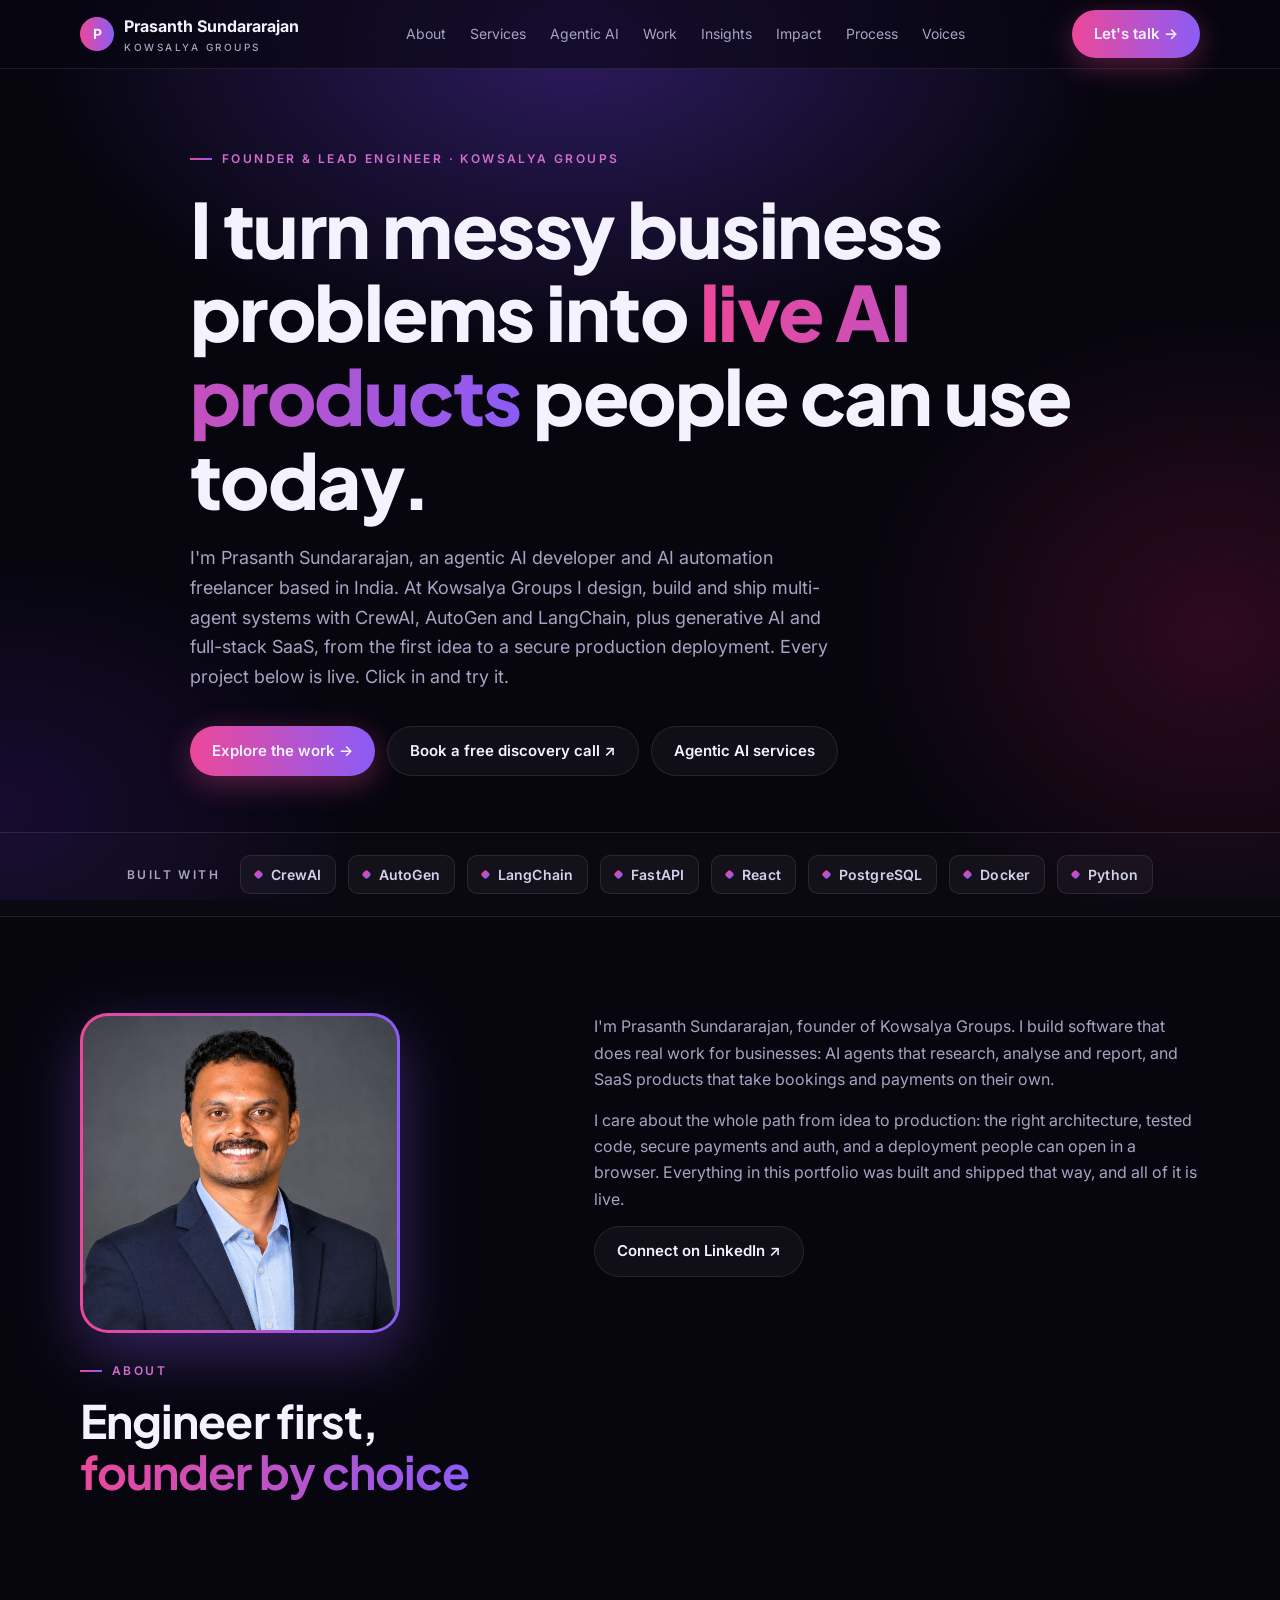
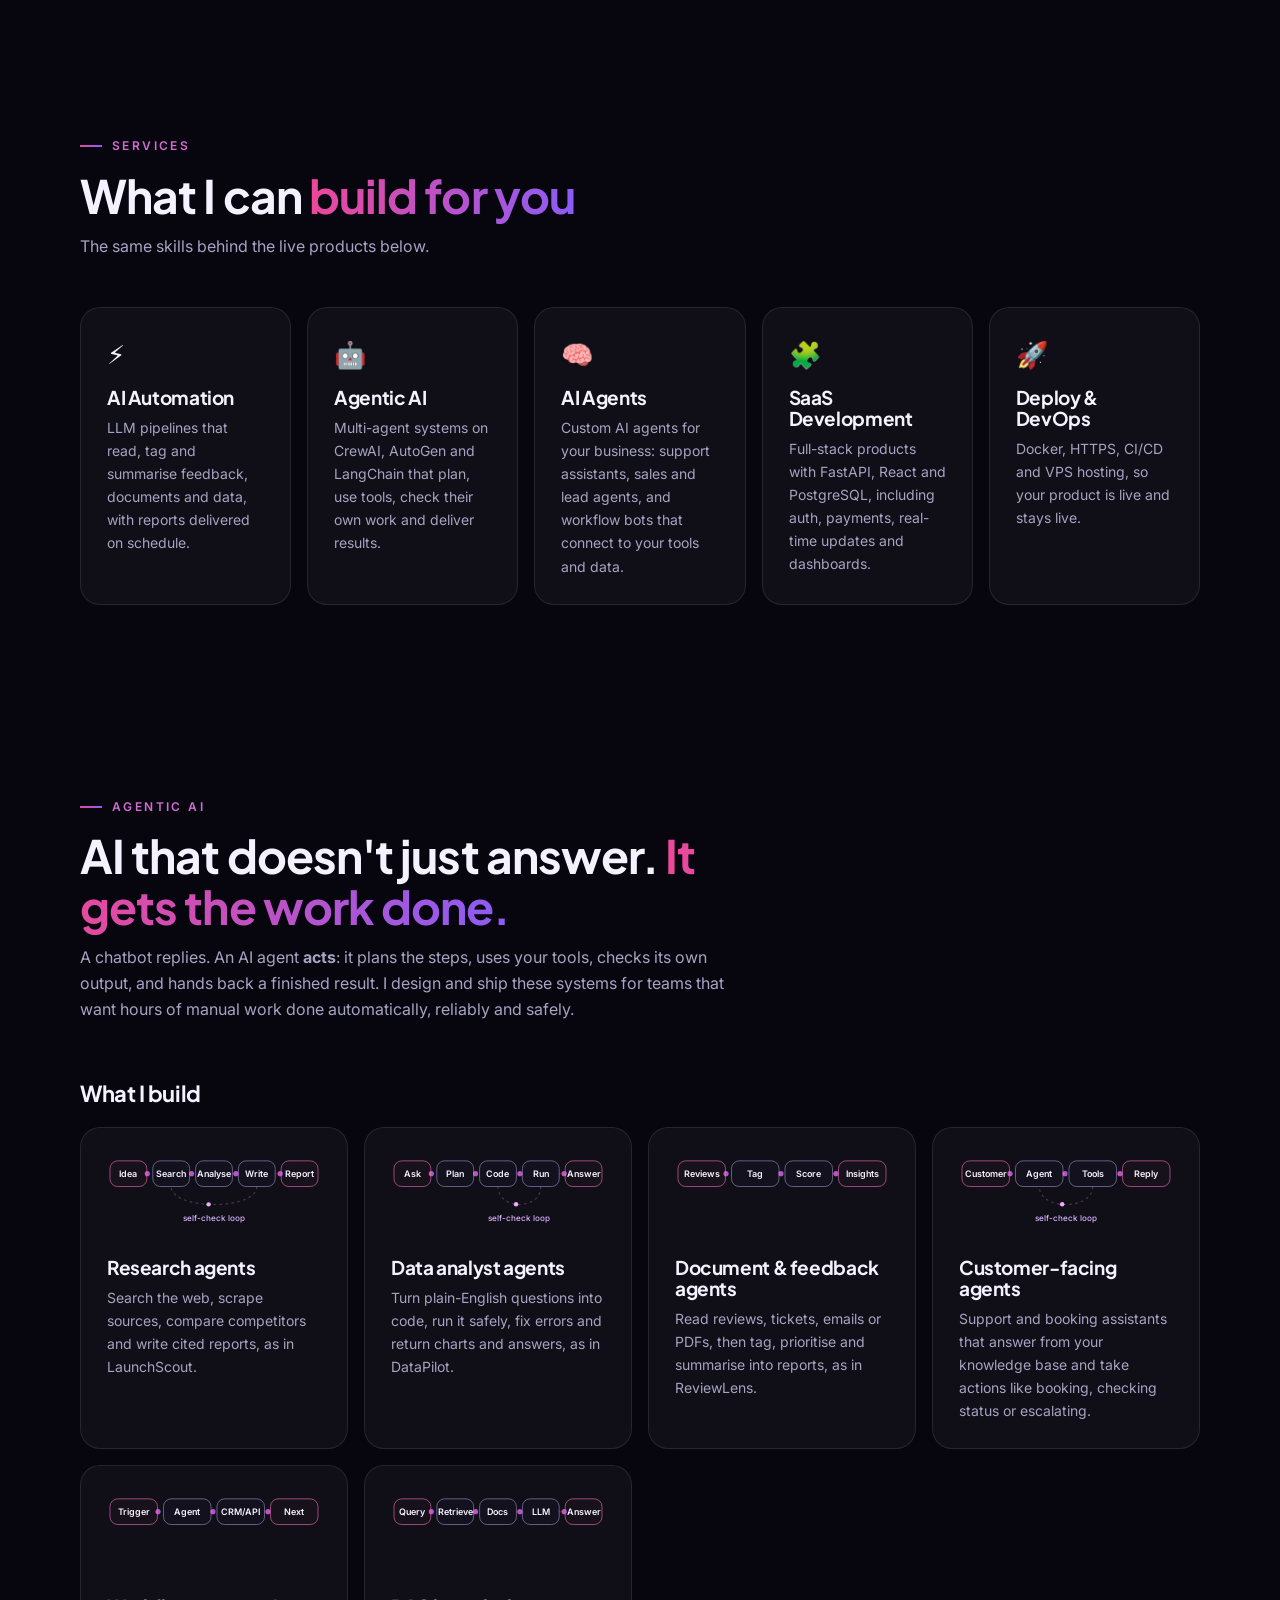
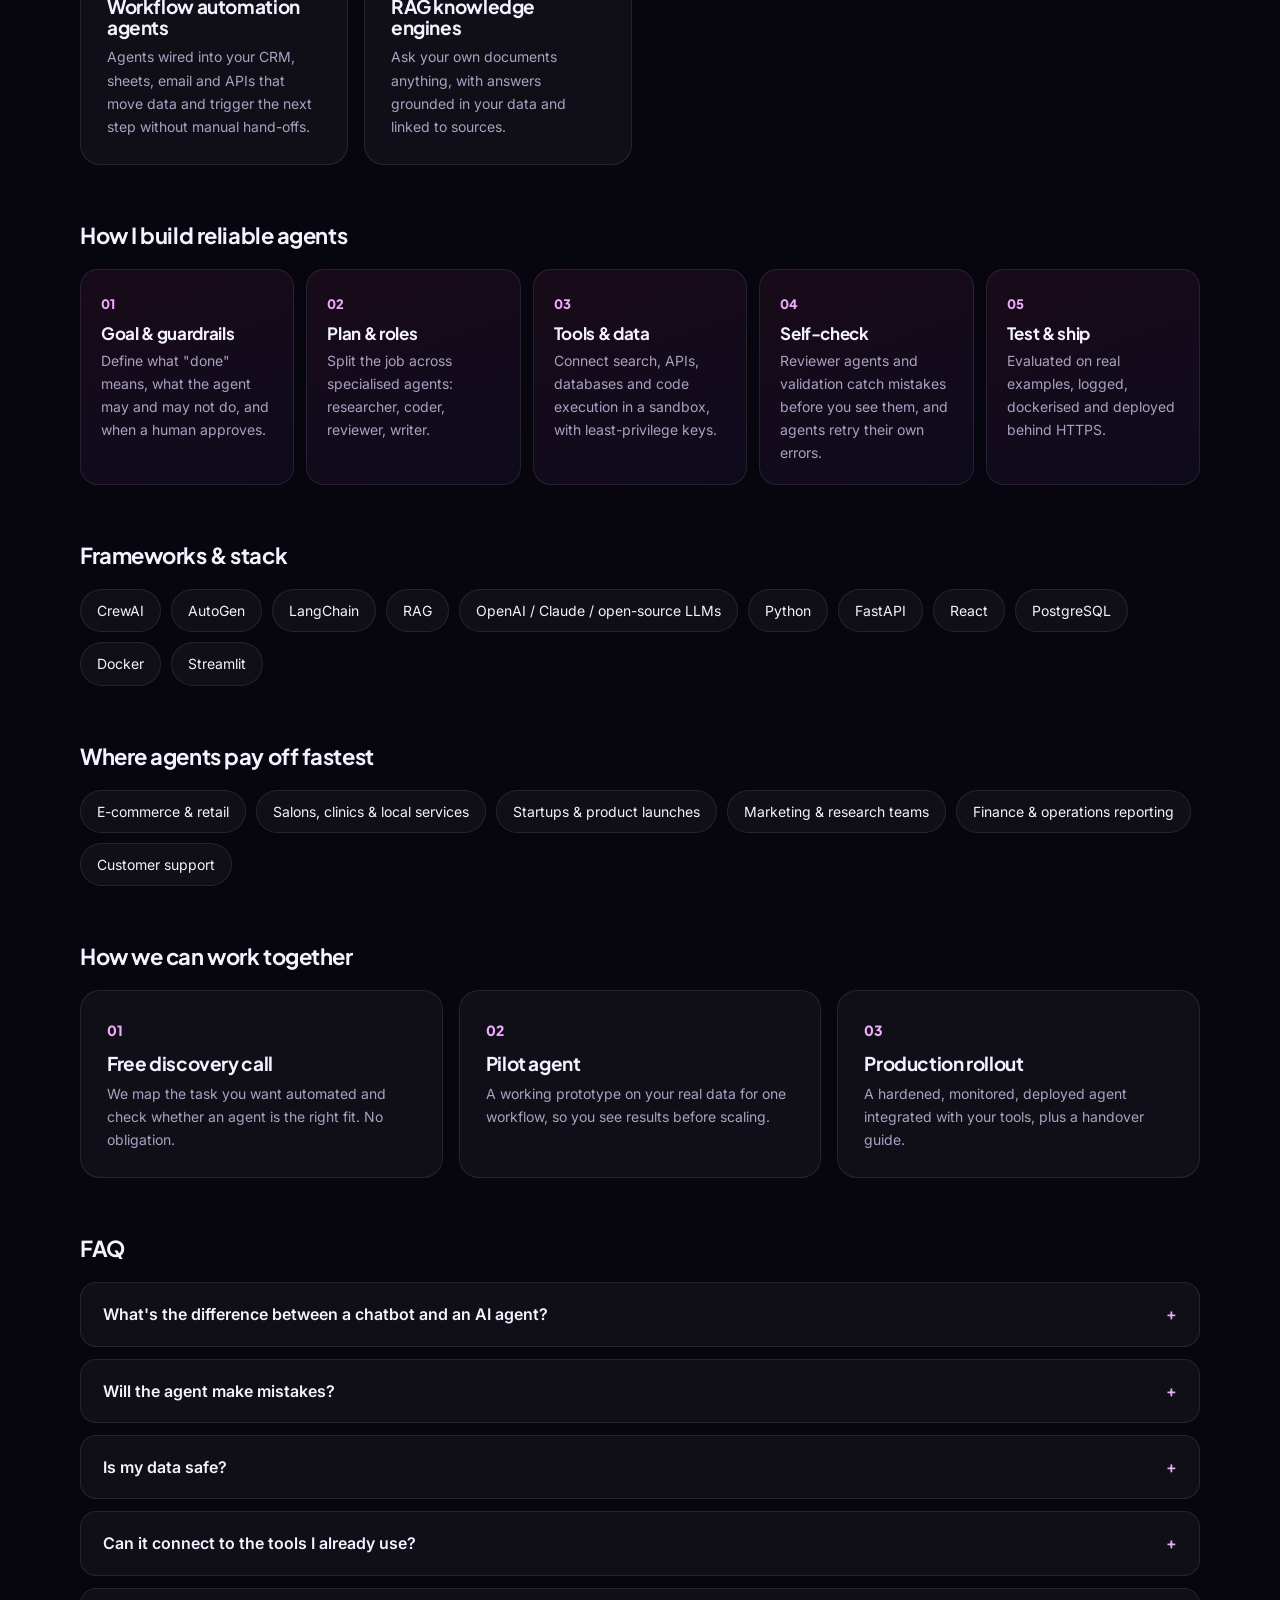
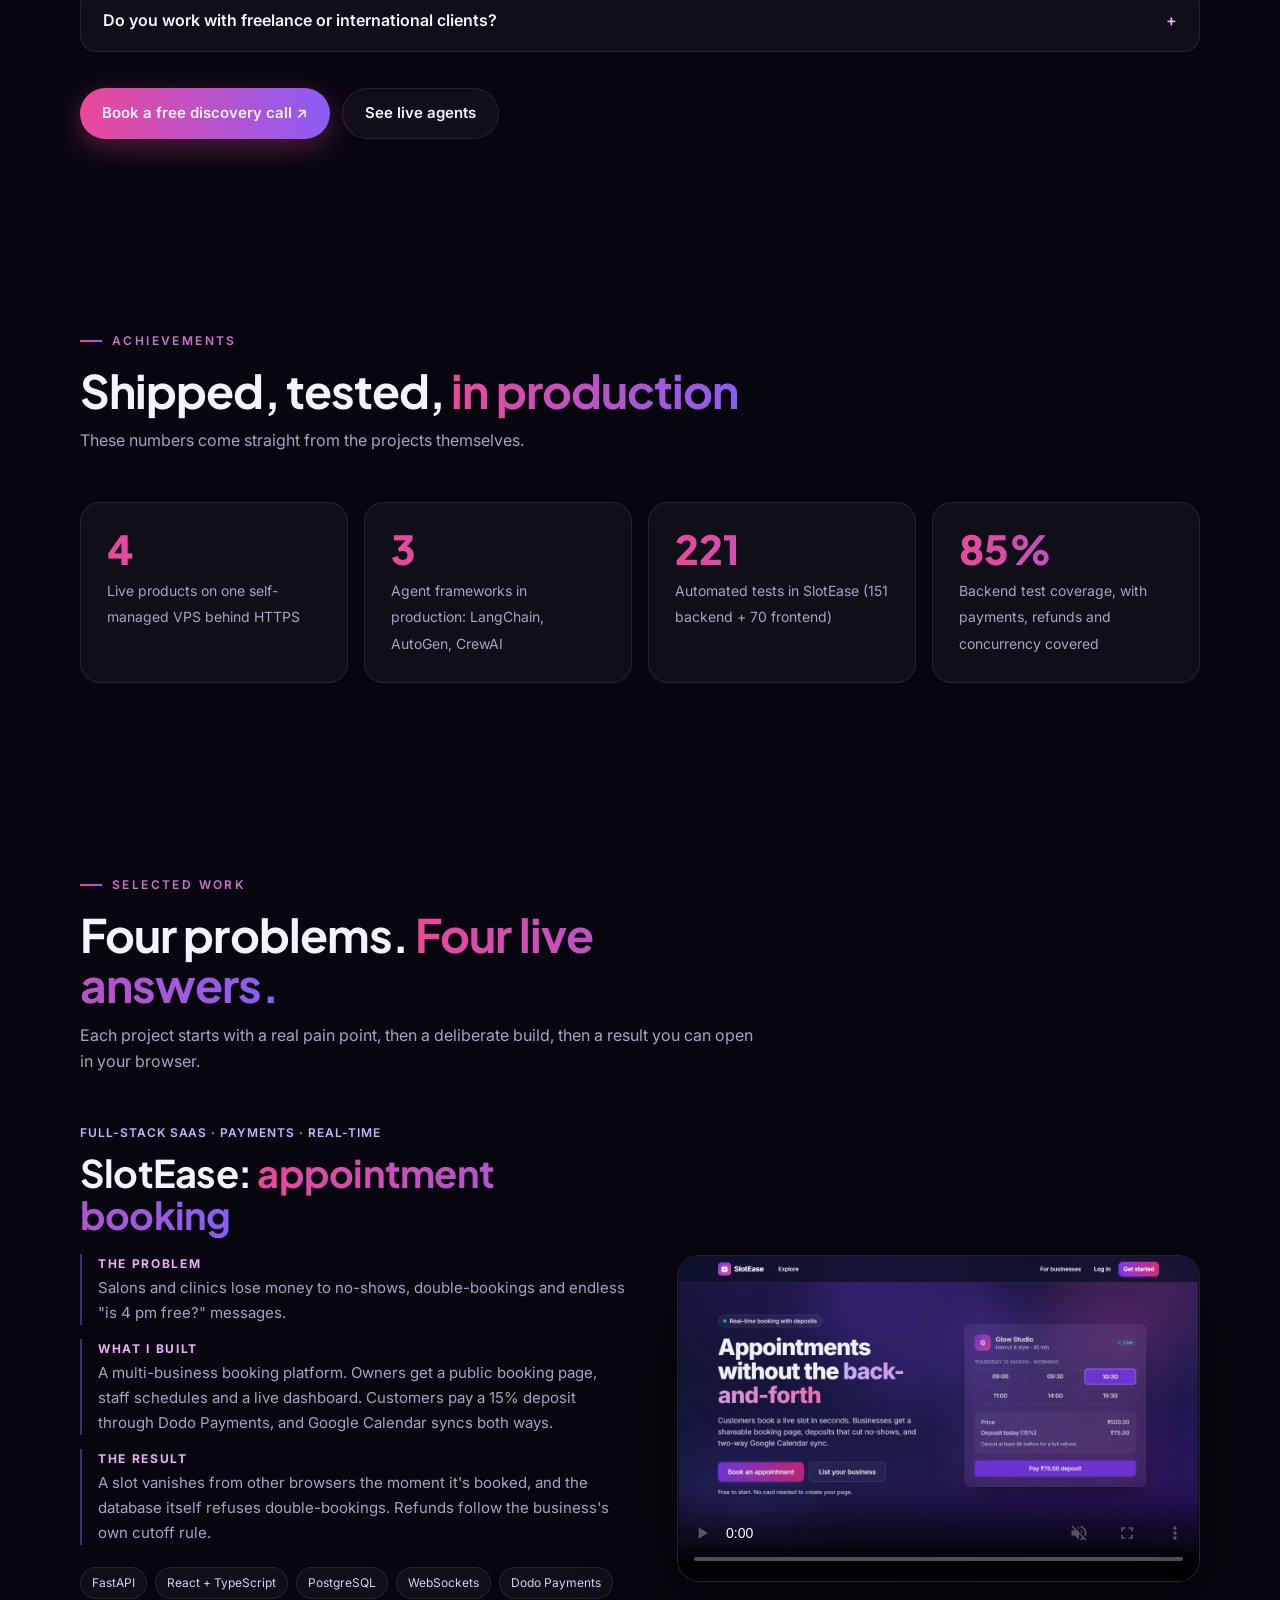
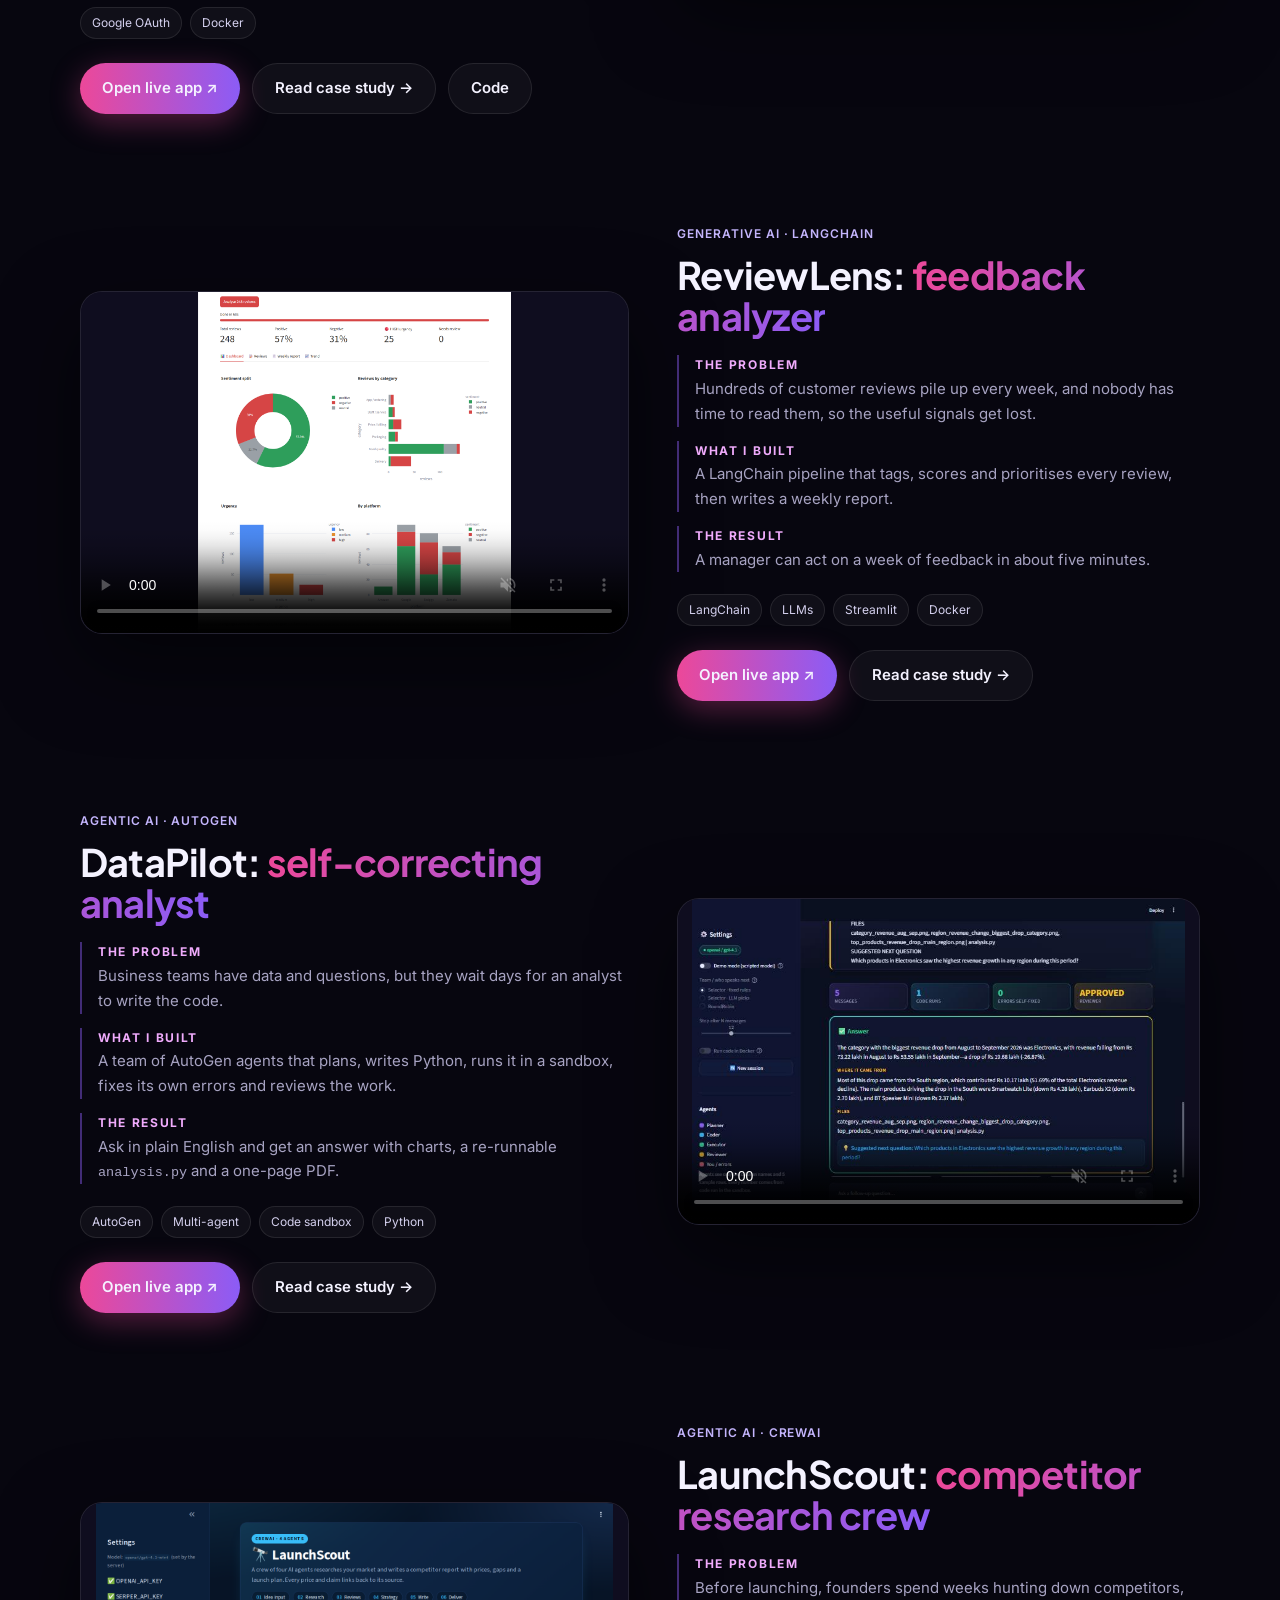
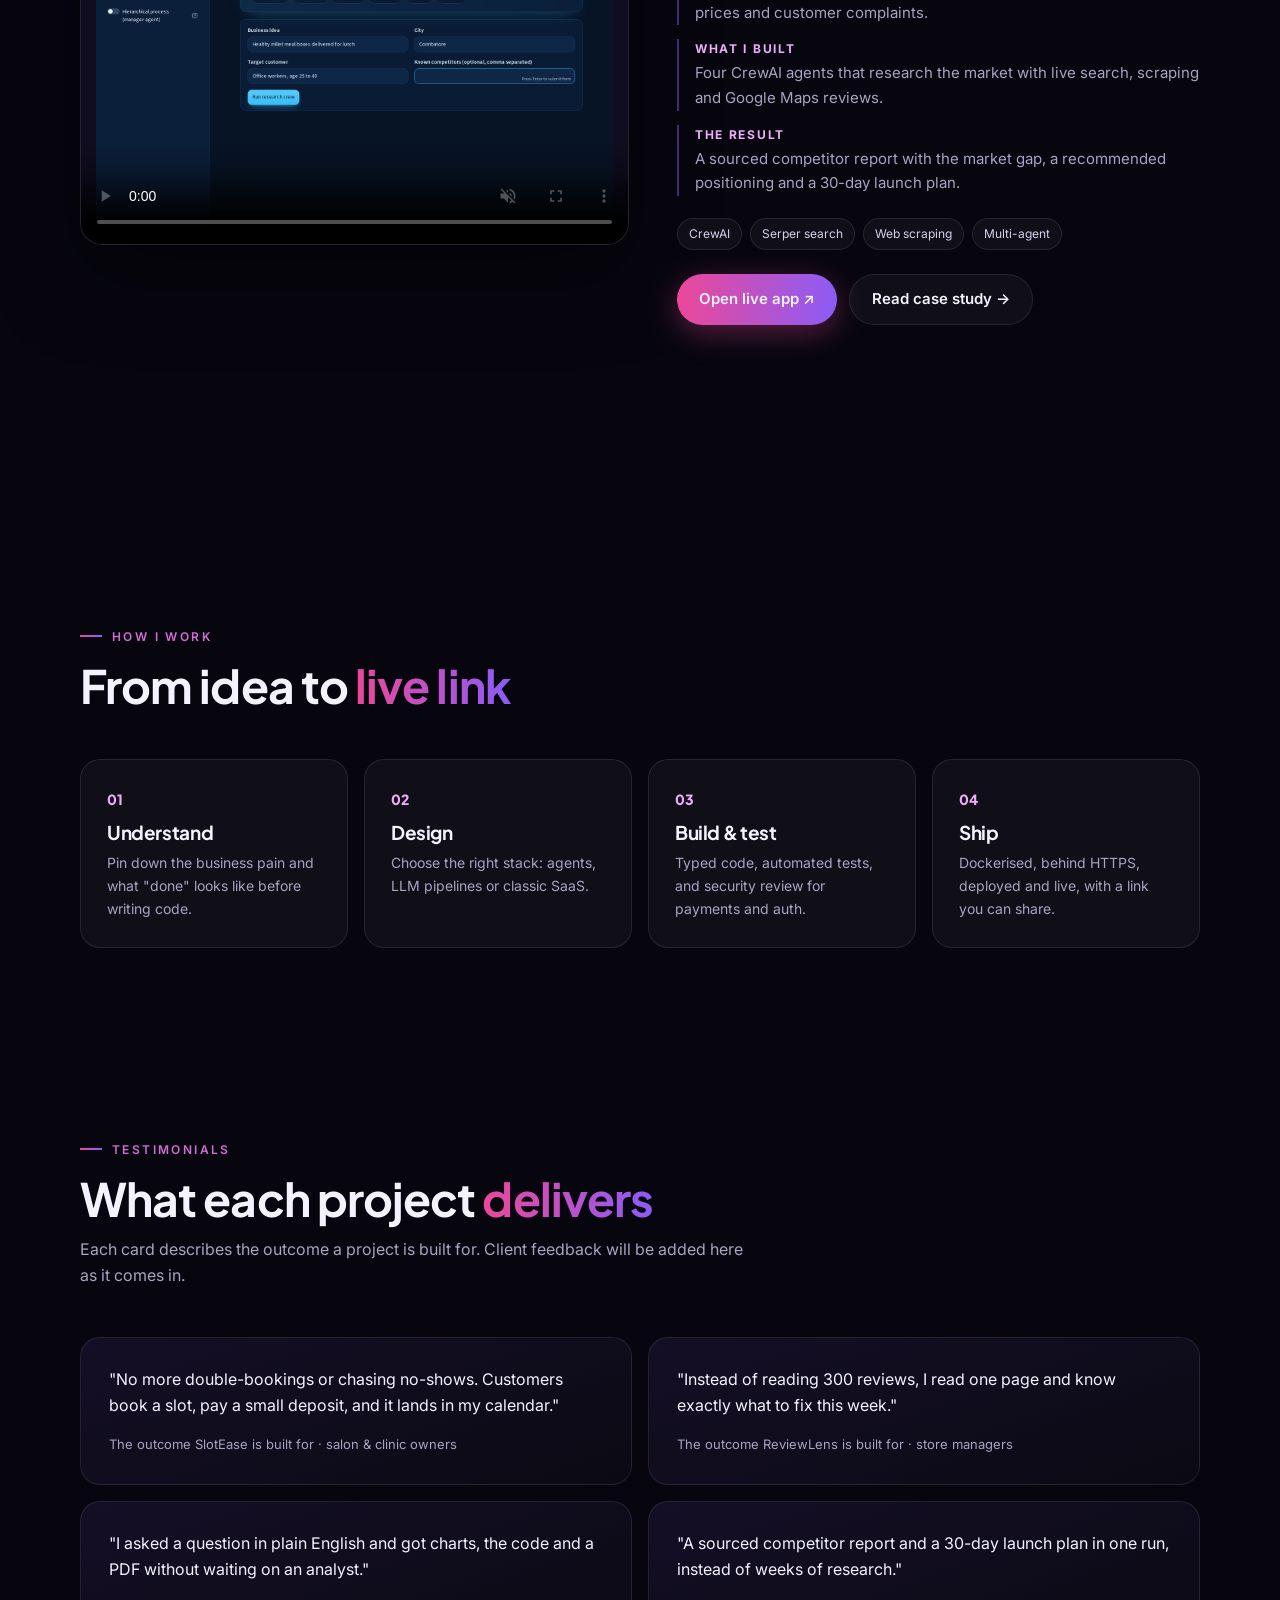
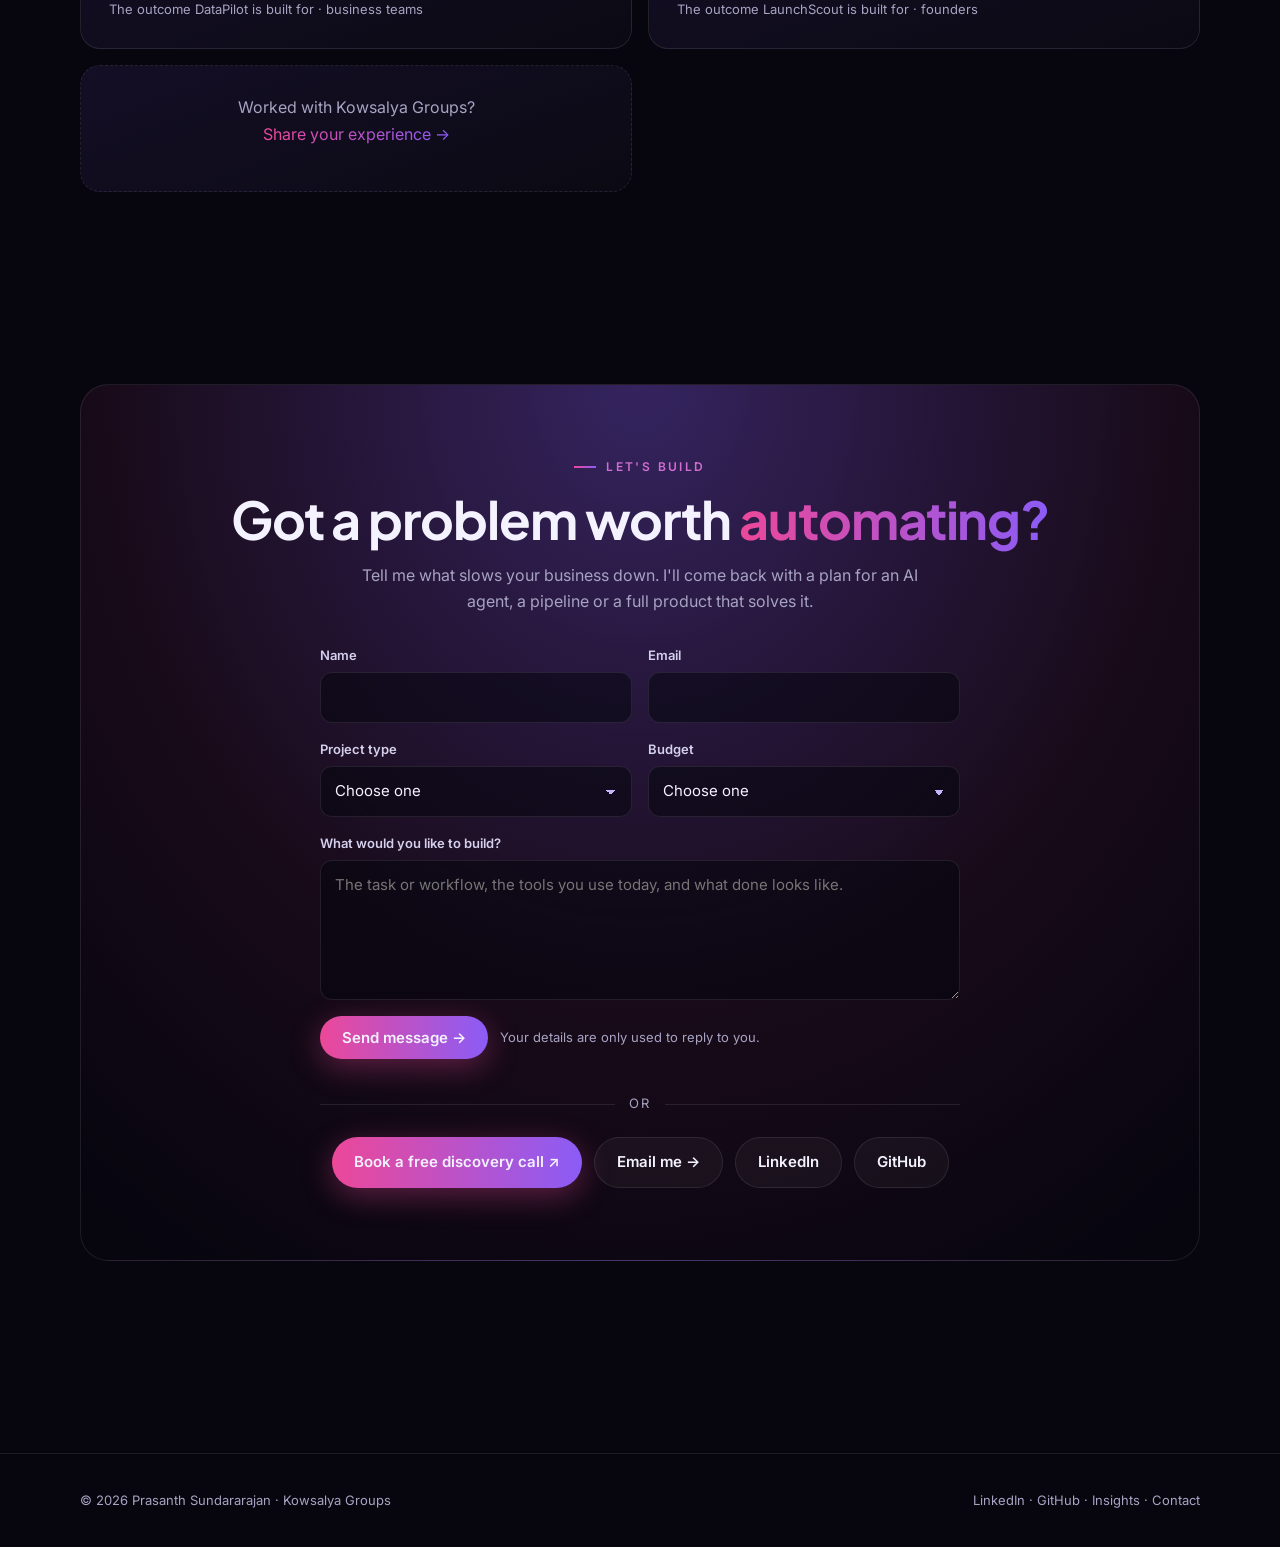
==== commit e1e5ed9a: "Demo videos: 16:10, browser bar removed, blurred fill Co-Authored-By: Claude Opus 5.5 <noreply@anthr" ====
--- a/index.html
+++ b/index.html
@@ -147,7 +147,7 @@
   <div class="head reveal"><div class="eyebrow">Selected work</div><h2>Four problems. <span class="grad">Four live answers.</span></h2><p>Each project starts with a real pain point, then a deliberate build, then a result you can open in your browser.</p></div>
 
   <article class="project">
-    <div class="shot reveal"><video src="assets/videos/slotease.mp4" poster="assets/slotease.png" muted loop playsinline autoplay controls preload="metadata" aria-label="slotease demo video"></video></div>
+    <div class="shot reveal"><video src="assets/videos/slotease.mp4?v=202611201639" poster="assets/slotease.png" muted loop playsinline autoplay controls preload="metadata" aria-label="slotease demo video"></video></div>
     <div class="reveal">
       <div class="tag">Full-stack SaaS · Payments · Real-time</div>
       <h3>SlotEase: <span class="grad">appointment booking</span></h3>
@@ -162,7 +162,7 @@
   </article>
 
   <article class="project">
-    <div class="shot reveal"><video src="assets/videos/reviewlens.mp4" poster="assets/reviewlens.png" muted loop playsinline autoplay controls preload="metadata" aria-label="reviewlens demo video"></video></div>
+    <div class="shot reveal"><video src="assets/videos/reviewlens.mp4?v=202611201639" poster="assets/reviewlens.png" muted loop playsinline autoplay controls preload="metadata" aria-label="reviewlens demo video"></video></div>
     <div class="reveal">
       <div class="tag">Generative AI · LangChain</div>
       <h3>ReviewLens: <span class="grad">feedback analyzer</span></h3>
@@ -177,7 +177,7 @@
   </article>
 
   <article class="project">
-    <div class="shot reveal"><video src="assets/videos/datapilot.mp4" poster="assets/datapilot.jpg" muted loop playsinline autoplay controls preload="metadata" aria-label="datapilot demo video"></video></div>
+    <div class="shot reveal"><video src="assets/videos/datapilot.mp4?v=202611201639" poster="assets/datapilot.jpg" muted loop playsinline autoplay controls preload="metadata" aria-label="datapilot demo video"></video></div>
     <div class="reveal">
       <div class="tag">Agentic AI · AutoGen</div>
       <h3>DataPilot: <span class="grad">self-correcting analyst</span></h3>
@@ -192,7 +192,7 @@
   </article>
 
   <article class="project">
-    <div class="shot reveal"><video src="assets/videos/launchscout.mp4" poster="assets/launchscout.png" muted loop playsinline autoplay controls preload="metadata" aria-label="launchscout demo video"></video></div>
+    <div class="shot reveal"><video src="assets/videos/launchscout.mp4?v=202611201639" poster="assets/launchscout.png" muted loop playsinline autoplay controls preload="metadata" aria-label="launchscout demo video"></video></div>
     <div class="reveal">
       <div class="tag">Agentic AI · CrewAI</div>
       <h3>LaunchScout: <span class="grad">competitor research crew</span></h3>
--- a/assets/site.css
+++ b/assets/site.css
@@ -56,7 +56,7 @@
 .project:nth-child(even) .shot{order:2}
 .shot{border-radius:22px;overflow:hidden;border:1px solid var(--line);box-shadow:0 30px 80px rgba(0,0,0,.5);background:#0f0d1f;aspect-ratio:16/10;display:block}
 .shot img{width:100%;height:100%;object-fit:cover;object-position:top;transition:transform .6s}
-.shot video{width:100%;height:100%;object-fit:cover;object-position:top;display:block;background:#0f0d1f}
+.shot video{width:100%;height:100%;object-fit:contain;object-position:center;display:block;background:#0f0d1f}
 .shot:hover img{transform:scale(1.03)}
 .tag{font-size:12px;font-weight:600;color:#c4b5fd;letter-spacing:.08em;text-transform:uppercase}
 .project h3{font-size:clamp(28px,3vw,38px);margin:10px 0 18px}
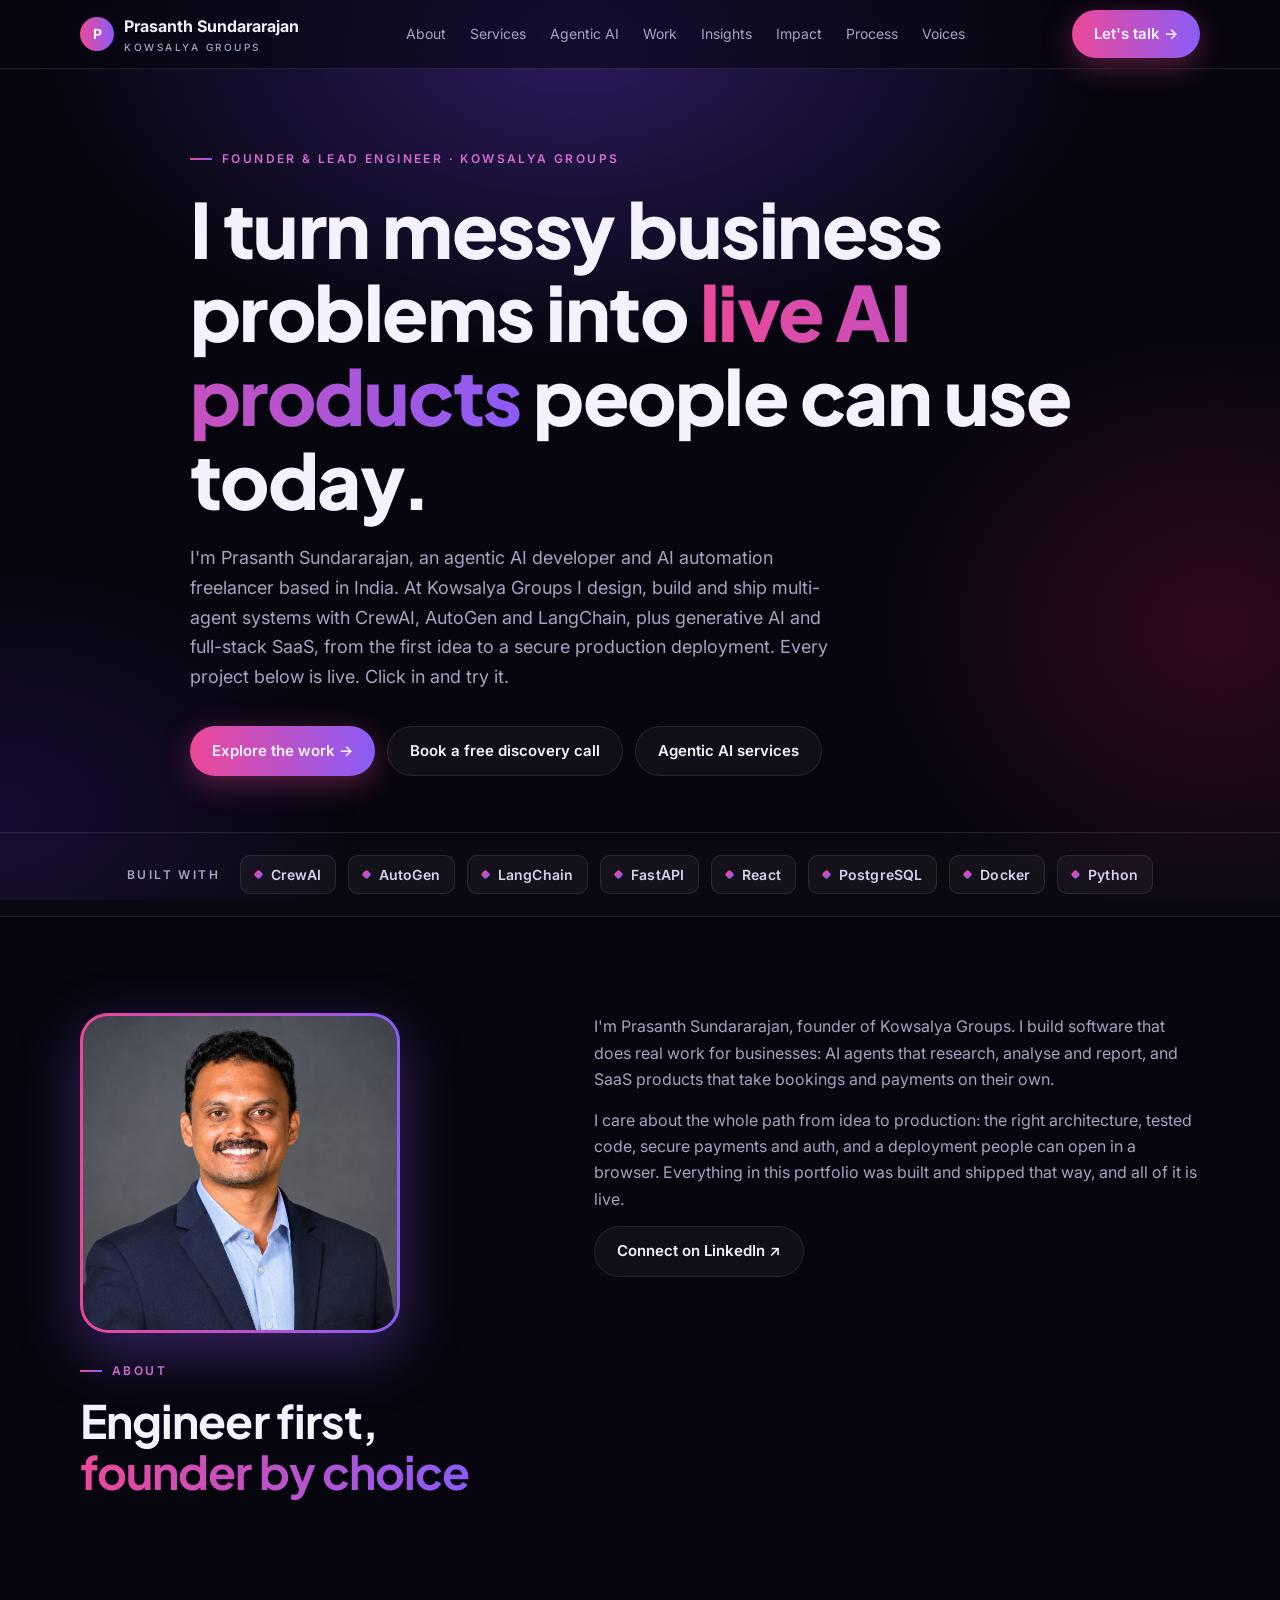
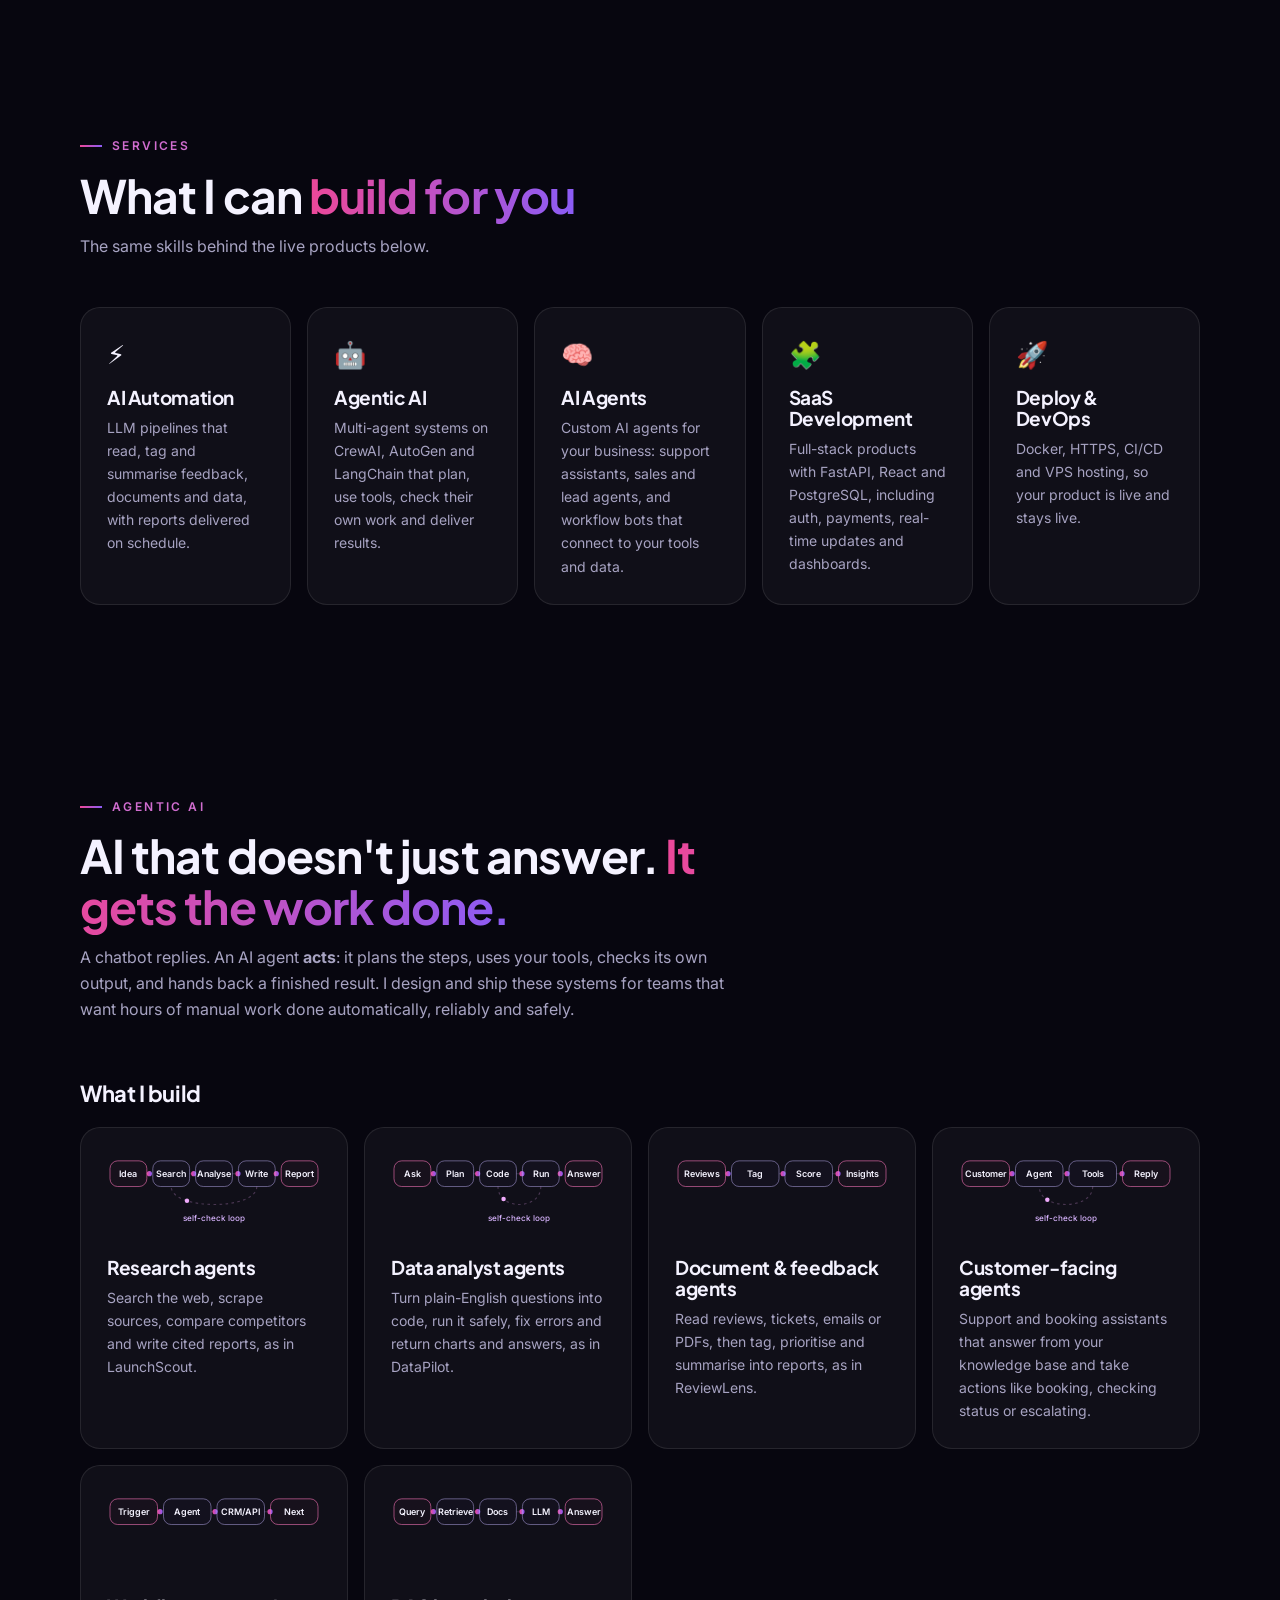
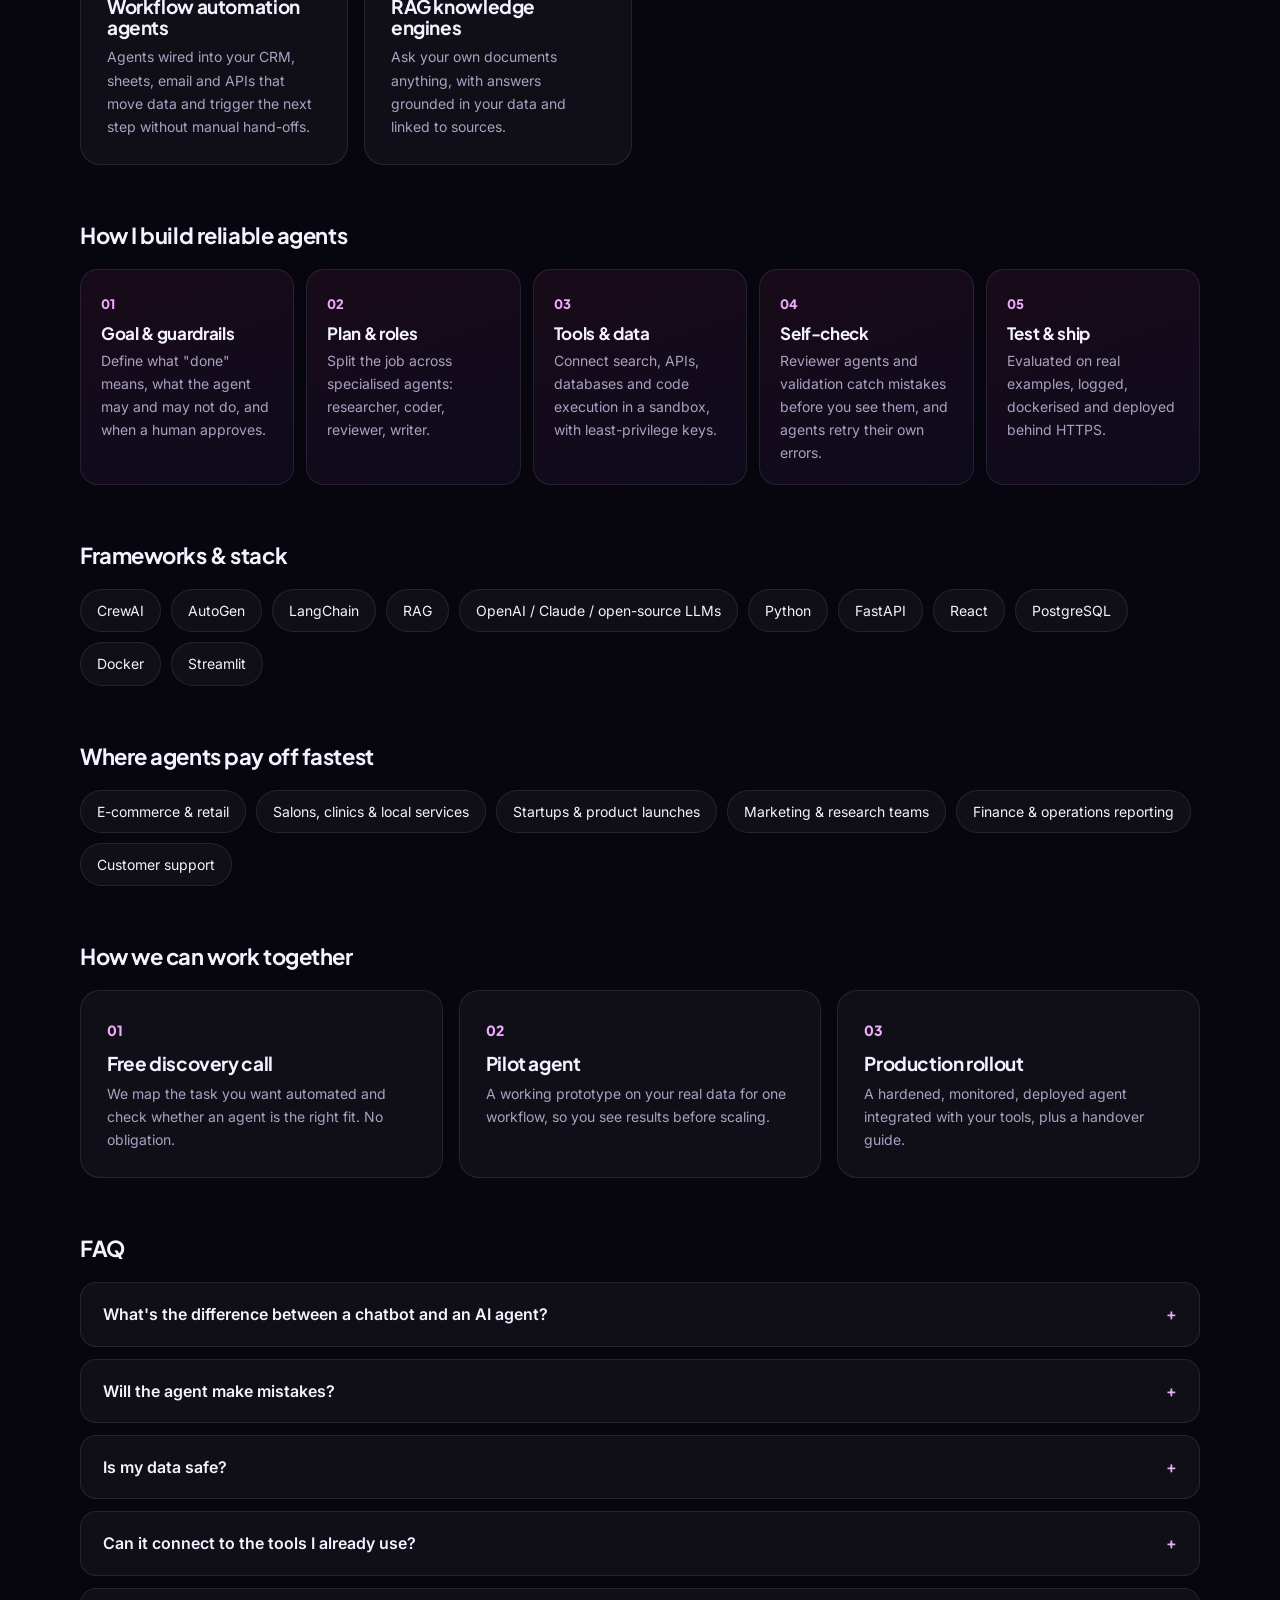
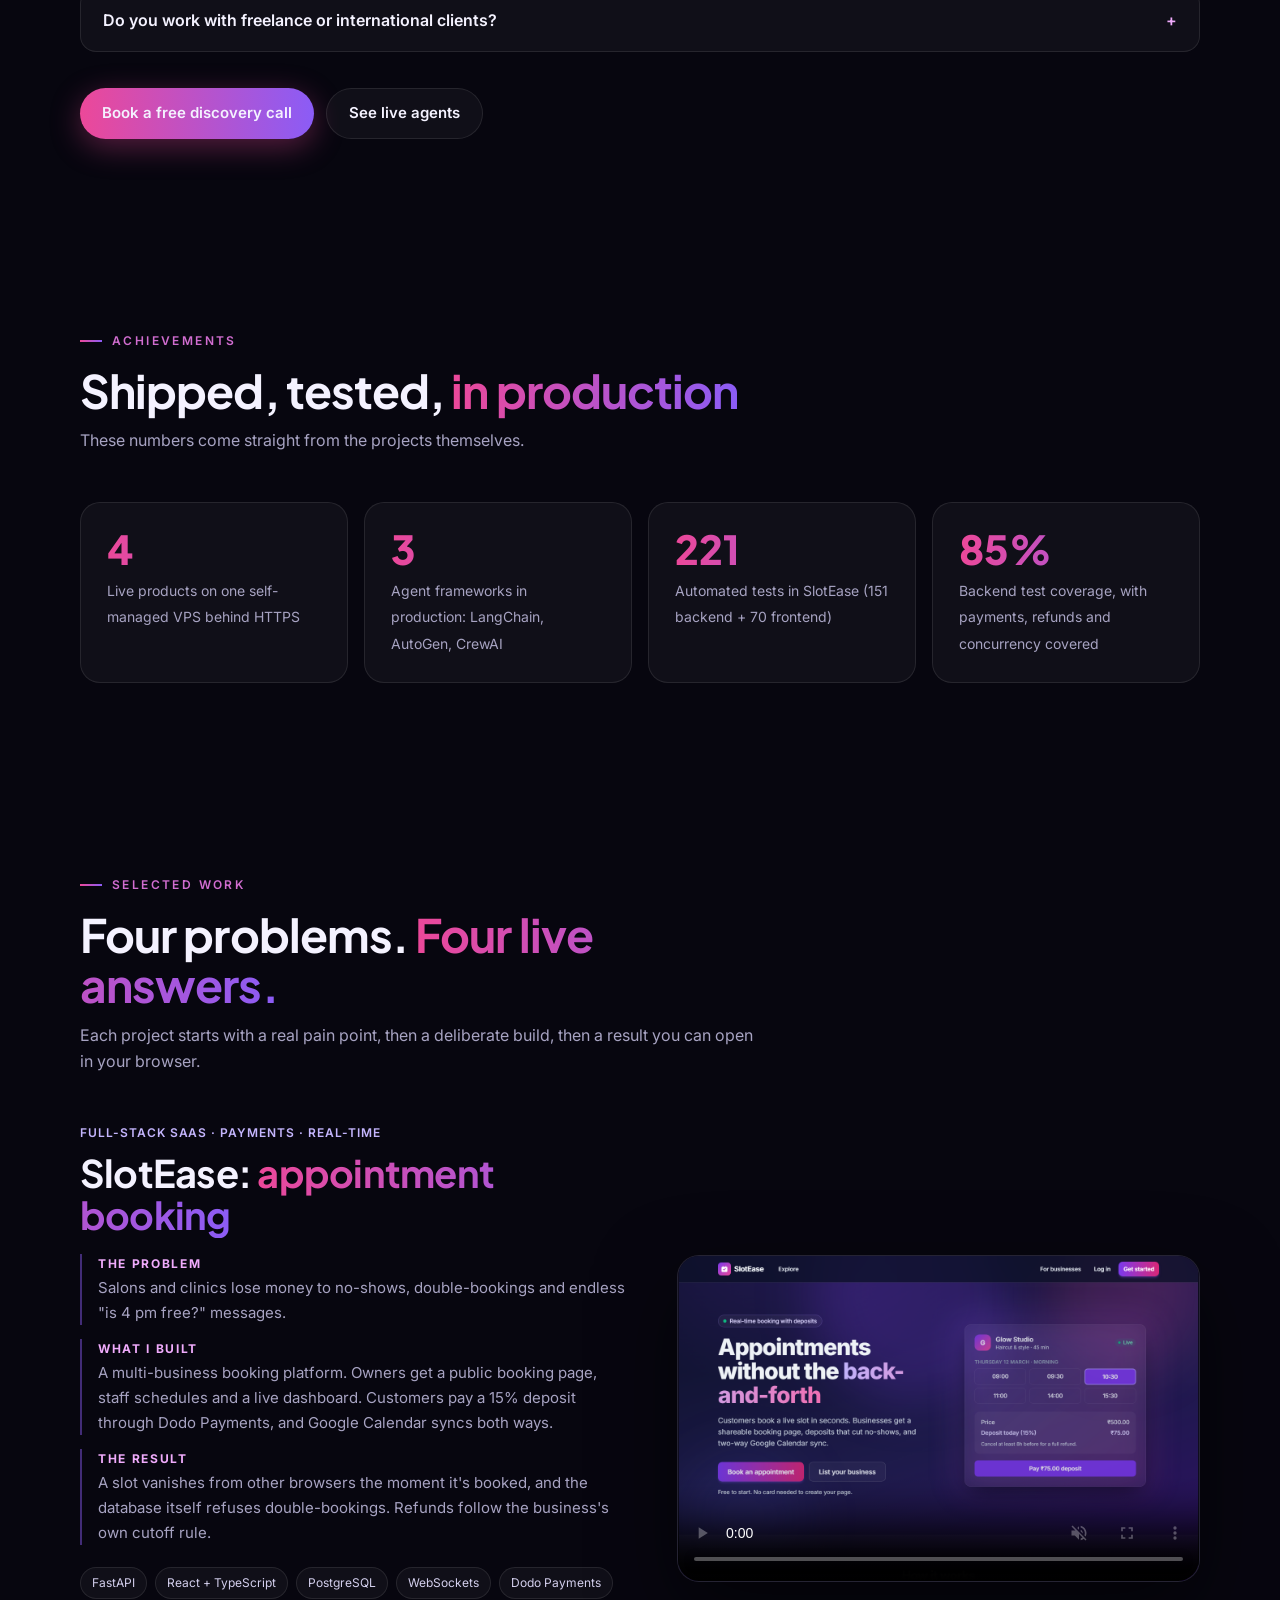
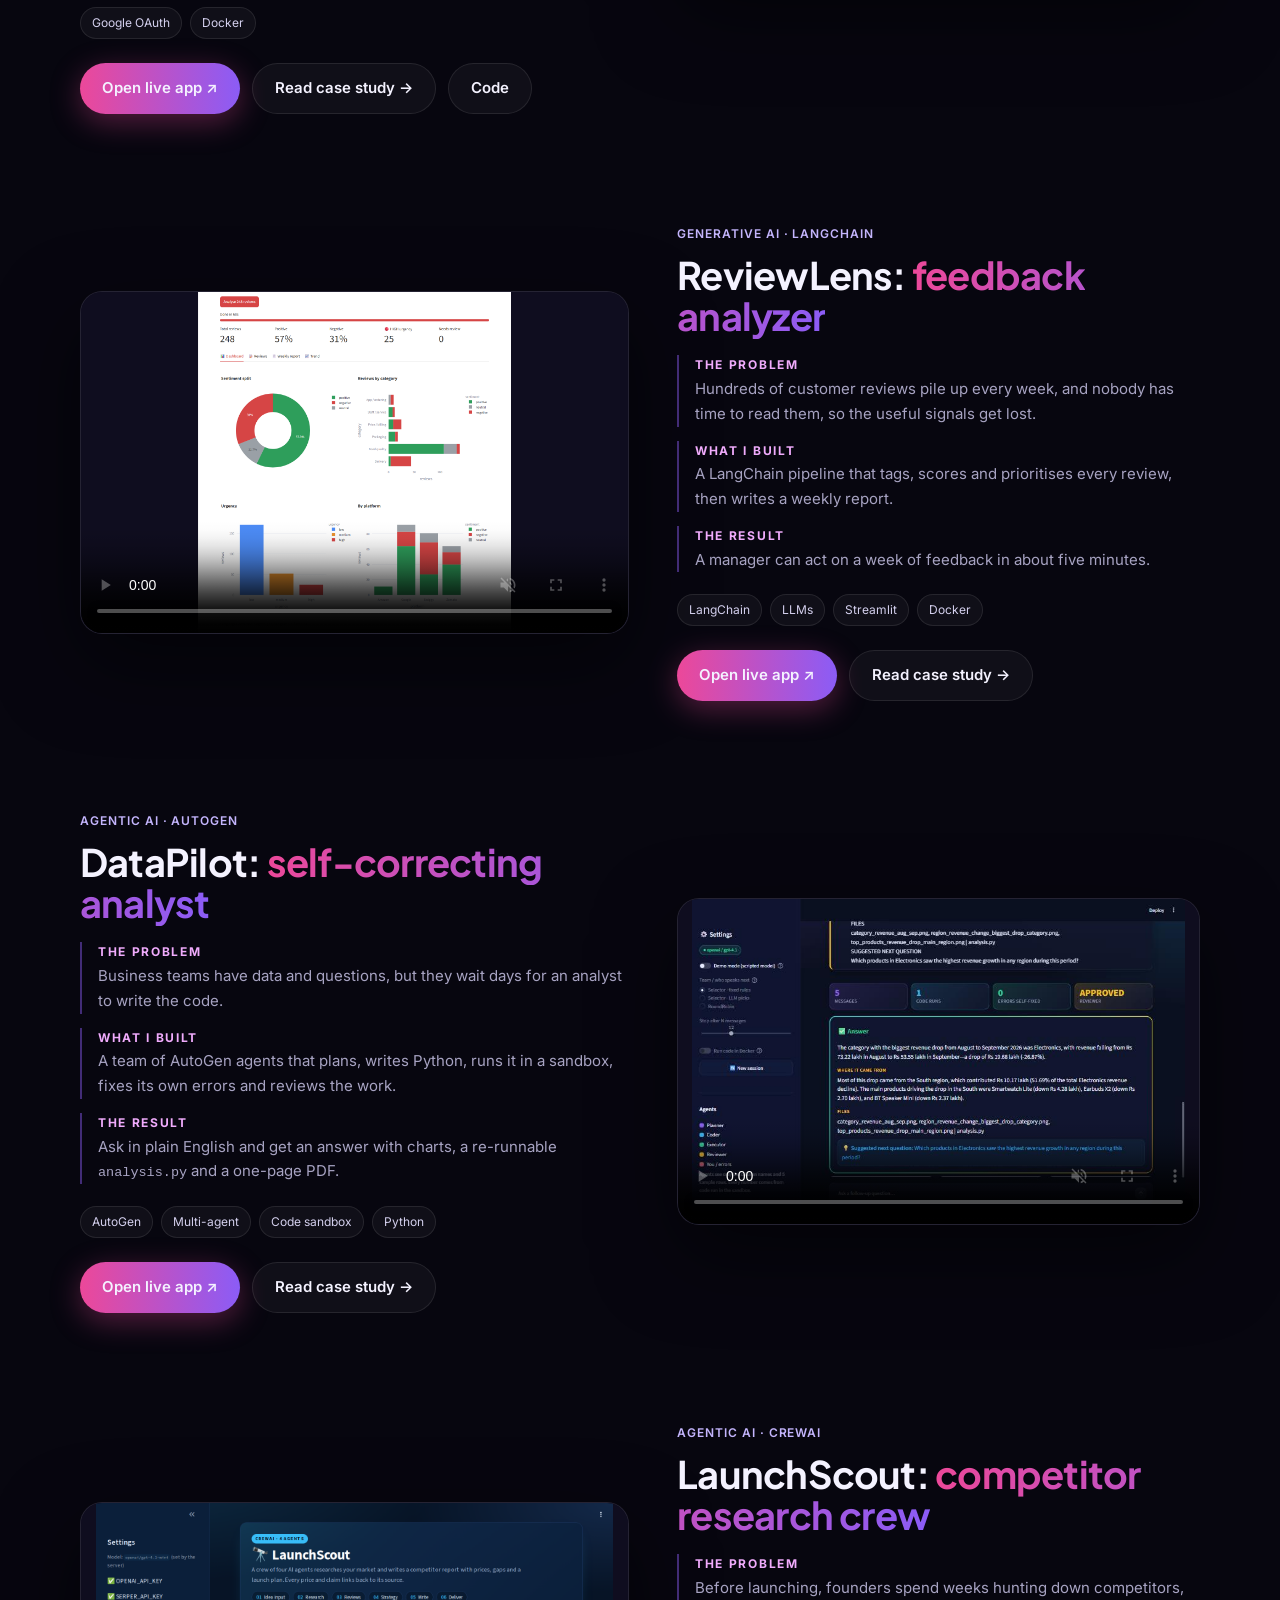
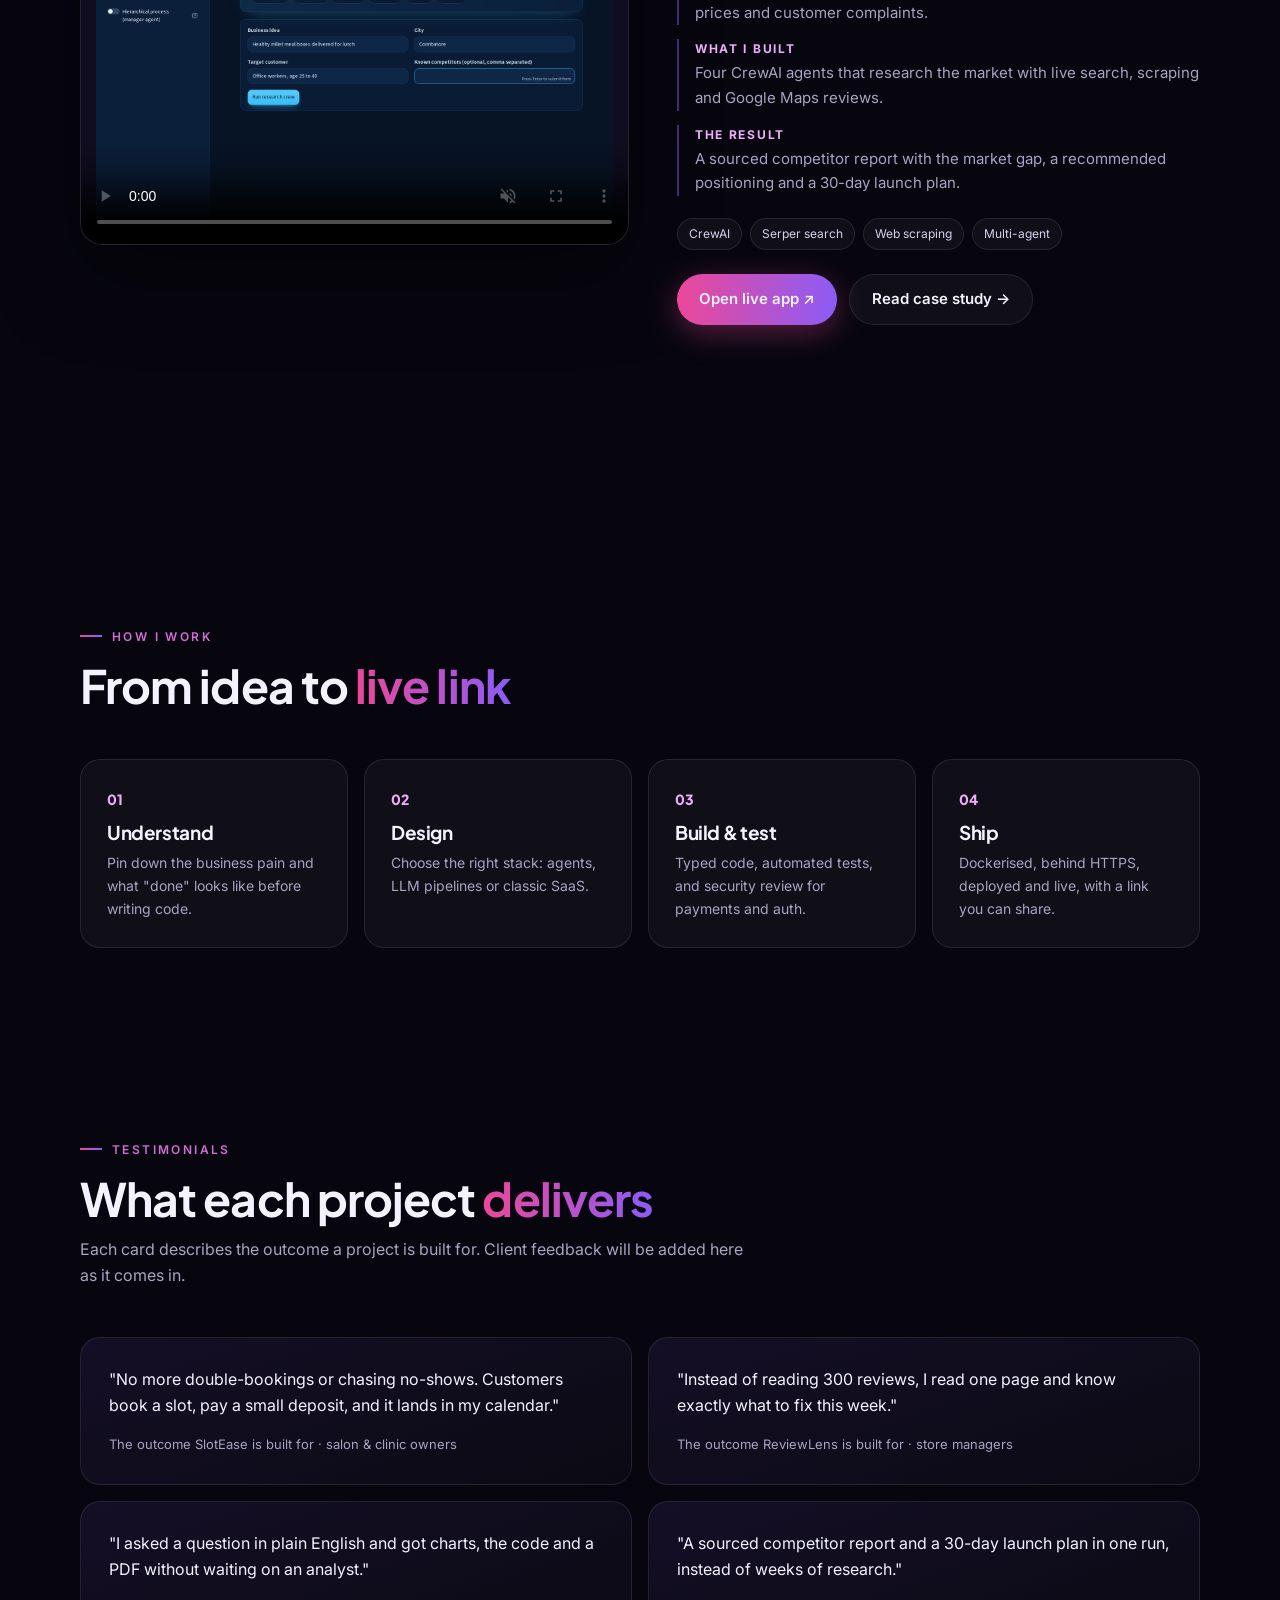
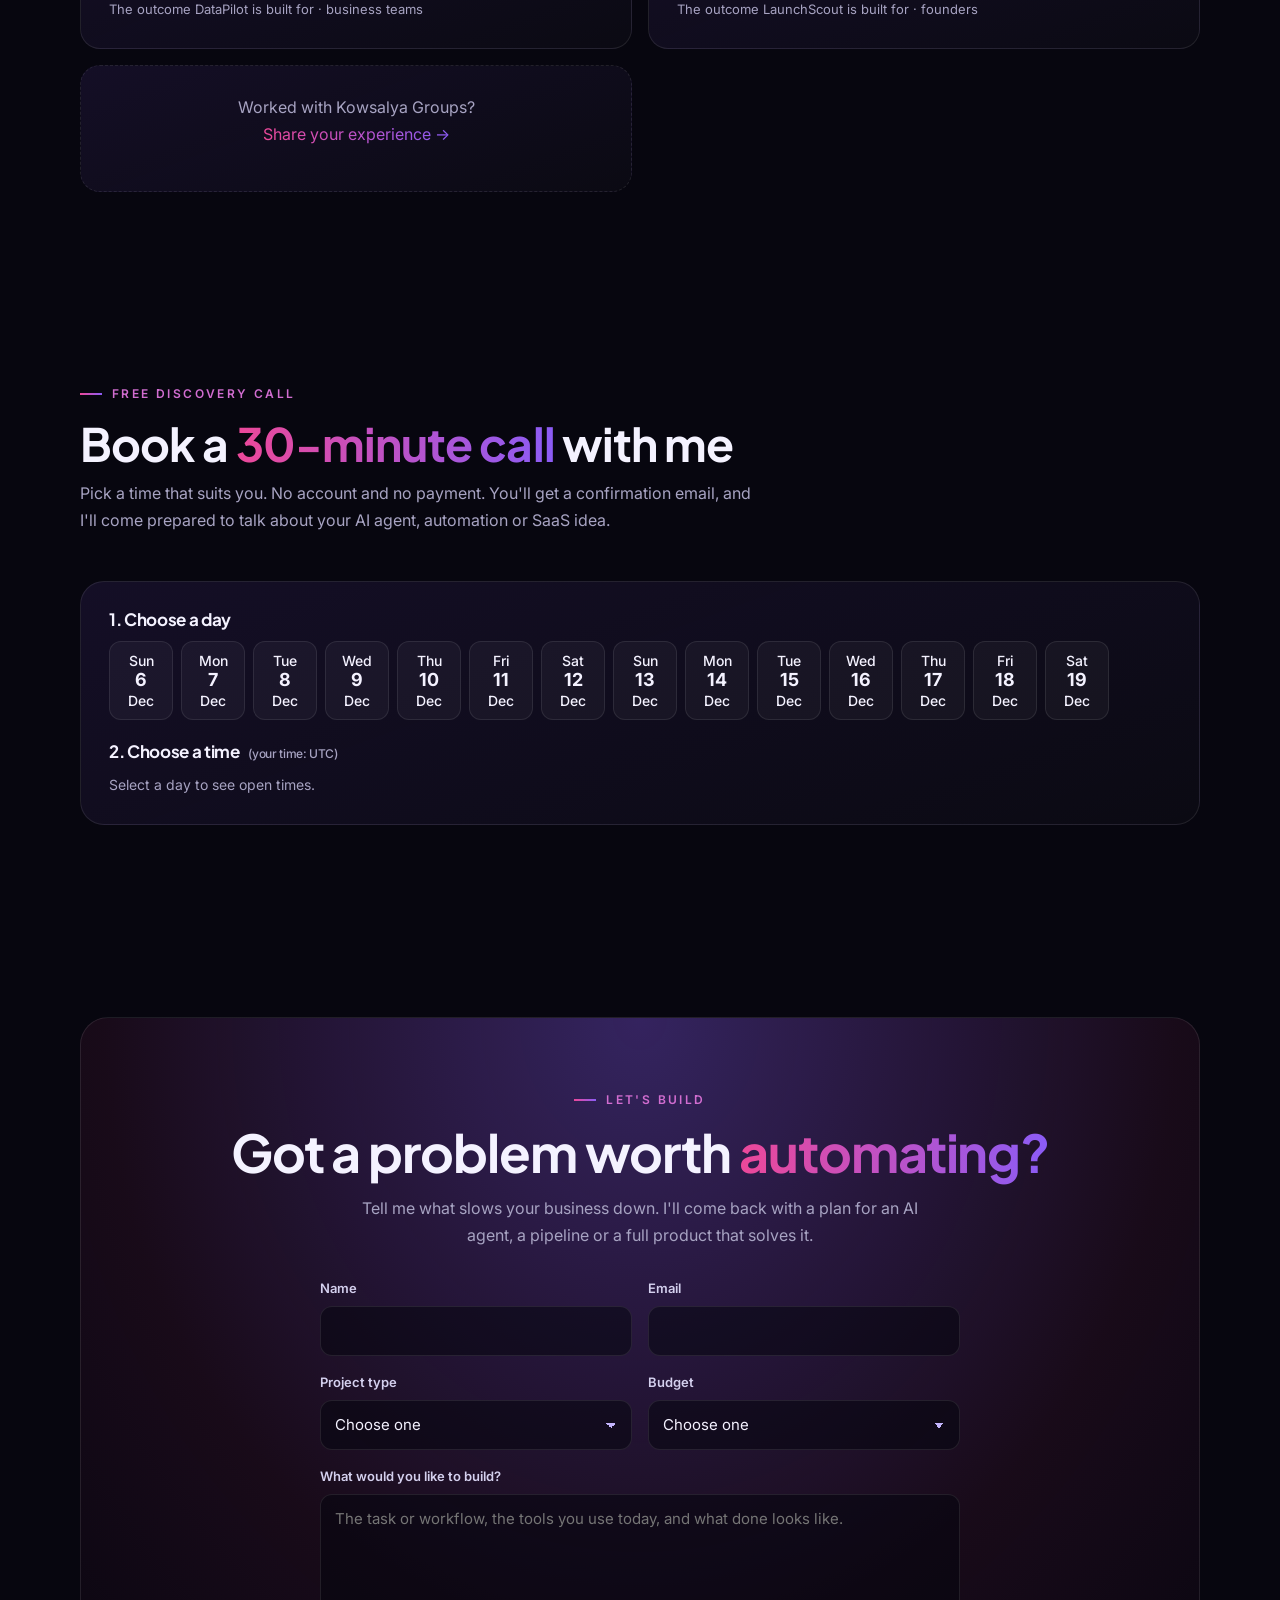
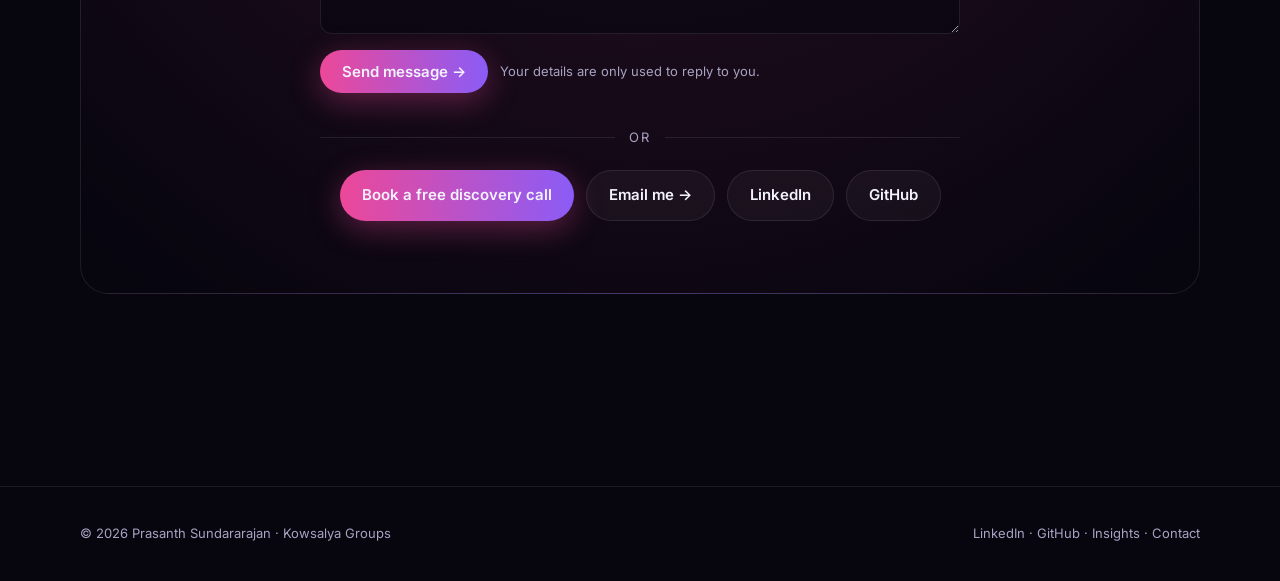
==== commit 635162fe: "On-page discovery-call booking (no account, no SlotEase redirect) Co-Authored-By: Claude Opus 5.5 <n" ====
--- a/index.html
+++ b/index.html
@@ -27,7 +27,7 @@
 <link rel="preconnect" href="https://fonts.googleapis.com">
 <link rel="preconnect" href="https://fonts.gstatic.com" crossorigin>
 <link href="https://fonts.googleapis.com/css2?family=Inter:wght@400;500;600&amp;family=Plus+Jakarta+Sans:wght@700;800&amp;display=swap" rel="stylesheet">
-<link rel="stylesheet" href="assets/site.css?v=202611201634">
+<link rel="stylesheet" href="assets/site.css?v=202611201644">
 <script type="application/ld+json">
 {
  "@context": "https://schema.org",
@@ -57,7 +57,7 @@
   <div class="eyebrow reveal">Founder &amp; Lead Engineer · Kowsalya Groups</div>
   <h1 class="reveal">I turn messy business problems into <span class="grad">live AI products</span> people can use today.</h1>
   <p class="reveal">I'm Prasanth Sundararajan, an agentic AI developer and AI automation freelancer based in India. At Kowsalya Groups I design, build and ship multi-agent systems with CrewAI, AutoGen and LangChain, plus generative AI and full-stack SaaS, from the first idea to a secure production deployment. Every project below is live. Click in and try it.</p>
-  <div class="cta reveal"><a class="btn btn-primary" href="#work">Explore the work →</a><a class="btn btn-ghost" href="https://www.kowsalyagroups.com/techstack/appointment-booking/b/prasanth-sundararajan" target="_blank" rel="noopener">Book a free discovery call ↗</a><a class="btn btn-ghost" href="#agentic">Agentic AI services</a></div>
+  <div class="cta reveal"><a class="btn btn-primary" href="#work">Explore the work →</a><a class="btn btn-ghost" href="#book">Book a free discovery call</a><a class="btn btn-ghost" href="#agentic">Agentic AI services</a></div>
 </div></section>
 
 <div class="built"><div class="wrap">
@@ -130,7 +130,7 @@
     <details><summary>Do you work with freelance or international clients?</summary><p>Yes. I work remotely with clients anywhere. Start with a free discovery call.</p></details>
   </div>
 
-  <div class="cta reveal mt"><a class="btn btn-primary" href="https://www.kowsalyagroups.com/techstack/appointment-booking/b/prasanth-sundararajan" target="_blank" rel="noopener">Book a free discovery call ↗</a><a class="btn btn-ghost" href="#work">See live agents</a></div>
+  <div class="cta reveal mt"><a class="btn btn-primary" href="#book">Book a free discovery call</a><a class="btn btn-ghost" href="#work">See live agents</a></div>
 </div></section>
 
 <section id="impact"><div class="wrap">
@@ -226,6 +226,24 @@
     <figure class="quote reveal"><p>"I asked a question in plain English and got charts, the code and a PDF without waiting on an analyst."</p><footer>The outcome DataPilot is built for · business teams</footer></figure>
     <figure class="quote reveal"><p>"A sourced competitor report and a 30-day launch plan in one run, instead of weeks of research."</p><footer>The outcome LaunchScout is built for · founders</footer></figure>
     <div class="quote add reveal"><p>Worked with Kowsalya Groups?<br><a class="grad" href="#contact">Share your experience →</a></p></div>
+  </div>
+</div></section>
+
+<section id="book"><div class="wrap">
+  <div class="head reveal"><div class="eyebrow">Free discovery call</div><h2>Book a <span class="grad">30-minute call</span> with me</h2><p>Pick a time that suits you. No account and no payment. You'll get a confirmation email, and I'll come prepared to talk about your AI agent, automation or SaaS idea.</p></div>
+  <div class="booker reveal" data-api="/techstack/appointment-booking/api" data-business="5" data-service="5" data-slug="prasanth-sundararajan">
+    <div class="booker-step"><h3>1. Choose a day</h3><div class="booker-days" role="listbox" aria-label="Available days"></div></div>
+    <div class="booker-step"><h3>2. Choose a time <small class="booker-tz"></small></h3><div class="booker-times" role="listbox" aria-label="Available times"><p class="booker-hint">Select a day to see open times.</p></div></div>
+    <form class="booker-form" novalidate hidden>
+      <h3>3. Your details</h3>
+      <p class="booker-picked"></p>
+      <div class="booker-row"><label>Name<input name="name" required maxlength="120" autocomplete="name"></label><label>Email<input name="email" type="email" required maxlength="200" autocomplete="email"></label></div>
+      <label>What would you like to discuss?<textarea name="topic" rows="3" maxlength="1000" placeholder="e.g. an AI agent that answers customer questions from our docs"></textarea></label>
+      <input class="hp" name="website" tabindex="-1" autocomplete="off" aria-hidden="true">
+      <button class="btn btn-primary" type="submit">Confirm booking &rarr;</button>
+      <p class="booker-msg" role="status" aria-live="polite"></p>
+    </form>
+    <div class="booker-done" hidden role="status"><h3>You're booked!</h3><p class="booker-done-text"></p><p>A confirmation email is on its way. See you then.</p></div>
   </div>
 </div></section>
 
@@ -245,13 +263,13 @@
       <div class="form-actions"><button class="btn btn-primary" type="submit">Send message →</button><span class="form-note">Your details are only used to reply to you.</span></div>
     </form>
     <div class="or">or</div>
-    <div class="cta"><a class="btn btn-primary" href="https://www.kowsalyagroups.com/techstack/appointment-booking/b/prasanth-sundararajan" target="_blank" rel="noopener">Book a free discovery call ↗</a><a class="btn btn-ghost" href="mailto:prasanthspbio@gmail.com?subject=Project%20enquiry">Email me →</a><a class="btn btn-ghost" href="https://www.linkedin.com/in/prasanth-s-a093a7109/" target="_blank" rel="noopener">LinkedIn</a><a class="btn btn-ghost" href="https://github.com/prasanth-sundararajan" target="_blank" rel="noopener">GitHub</a></div>
+    <div class="cta"><a class="btn btn-primary" href="#book">Book a free discovery call</a><a class="btn btn-ghost" href="mailto:prasanthspbio@gmail.com?subject=Project%20enquiry">Email me →</a><a class="btn btn-ghost" href="https://www.linkedin.com/in/prasanth-s-a093a7109/" target="_blank" rel="noopener">LinkedIn</a><a class="btn btn-ghost" href="https://github.com/prasanth-sundararajan" target="_blank" rel="noopener">GitHub</a></div>
   </div>
 </div></section>
 </main>
 
 <footer class="foot"><div class="wrap"><span>© 2026 Prasanth Sundararajan · Kowsalya Groups</span><span><a href="https://www.linkedin.com/in/prasanth-s-a093a7109/" target="_blank" rel="noopener">LinkedIn</a> · <a href="https://github.com/prasanth-sundararajan" target="_blank" rel="noopener">GitHub</a> · <a href="blog/index.html">Insights</a> · <a href="#contact">Contact</a></span></div></footer>
 
-<script src="assets/site.js?v=202611201634" defer></script>
+<script src="assets/site.js?v=202611201644" defer></script>
 </body>
 </html>
--- a/assets/site.css
+++ b/assets/site.css
@@ -216,3 +216,20 @@
 @keyframes flowdash{to{stroke-dashoffset:-16}}
 @keyframes nodepulse{0%,100%{filter:none}50%{filter:drop-shadow(0 0 6px rgba(167,139,250,.7))}}
 @media (prefers-reduced-motion:reduce){.flow-line,.flow-loop,.flow-node rect{animation:none}.flow-dot{display:none}}
+
+/* Discovery-call booker */
+.booker{display:grid;gap:22px;padding:28px;border-radius:24px;border:1px solid var(--line);background:linear-gradient(160deg,rgba(139,92,246,.10),rgba(255,255,255,.02))}
+.booker h3{font-size:17px;margin-bottom:12px}.booker h3 small{font:500 12px Inter,sans-serif;color:var(--muted);margin-left:6px}
+.booker-days,.booker-times{display:flex;flex-wrap:wrap;gap:8px}
+.booker-days button,.booker-times button{padding:10px 14px;border-radius:12px;border:1px solid var(--line);background:var(--panel);color:var(--ink);font:500 14px Inter,sans-serif;cursor:pointer;transition:border-color .2s,background .2s}
+.booker-days button{display:grid;min-width:64px;text-align:center;line-height:1.25}.booker-days button b{font-size:18px}
+.booker-days button:hover,.booker-times button:hover{border-color:rgba(240,171,252,.6)}
+.booker-days button[aria-selected="true"],.booker-times button[aria-selected="true"]{background:var(--grad);border-color:transparent}
+.booker-hint,.booker-picked{color:var(--muted);font-size:14px}
+.booker-form{display:grid;gap:14px}.booker-row{display:grid;grid-template-columns:1fr 1fr;gap:14px}
+.booker-form label{display:grid;gap:6px;font-size:13px;color:var(--muted)}
+.booker-form input,.booker-form textarea{padding:12px 14px;border-radius:12px;border:1px solid var(--line);background:rgba(255,255,255,.05);color:var(--ink);font:15px Inter,sans-serif}
+.booker-form input:focus,.booker-form textarea:focus{outline:2px solid var(--violet);outline-offset:1px}
+.booker-form .hp{position:absolute;left:-9999px;width:1px;height:1px}
+.booker-msg{font-size:14px;color:#fda4af;min-height:1em}.booker-done h3{font-size:22px}.booker-done p{color:var(--muted)}
+@media (max-width:640px){.booker{padding:20px}.booker-row{grid-template-columns:1fr}}
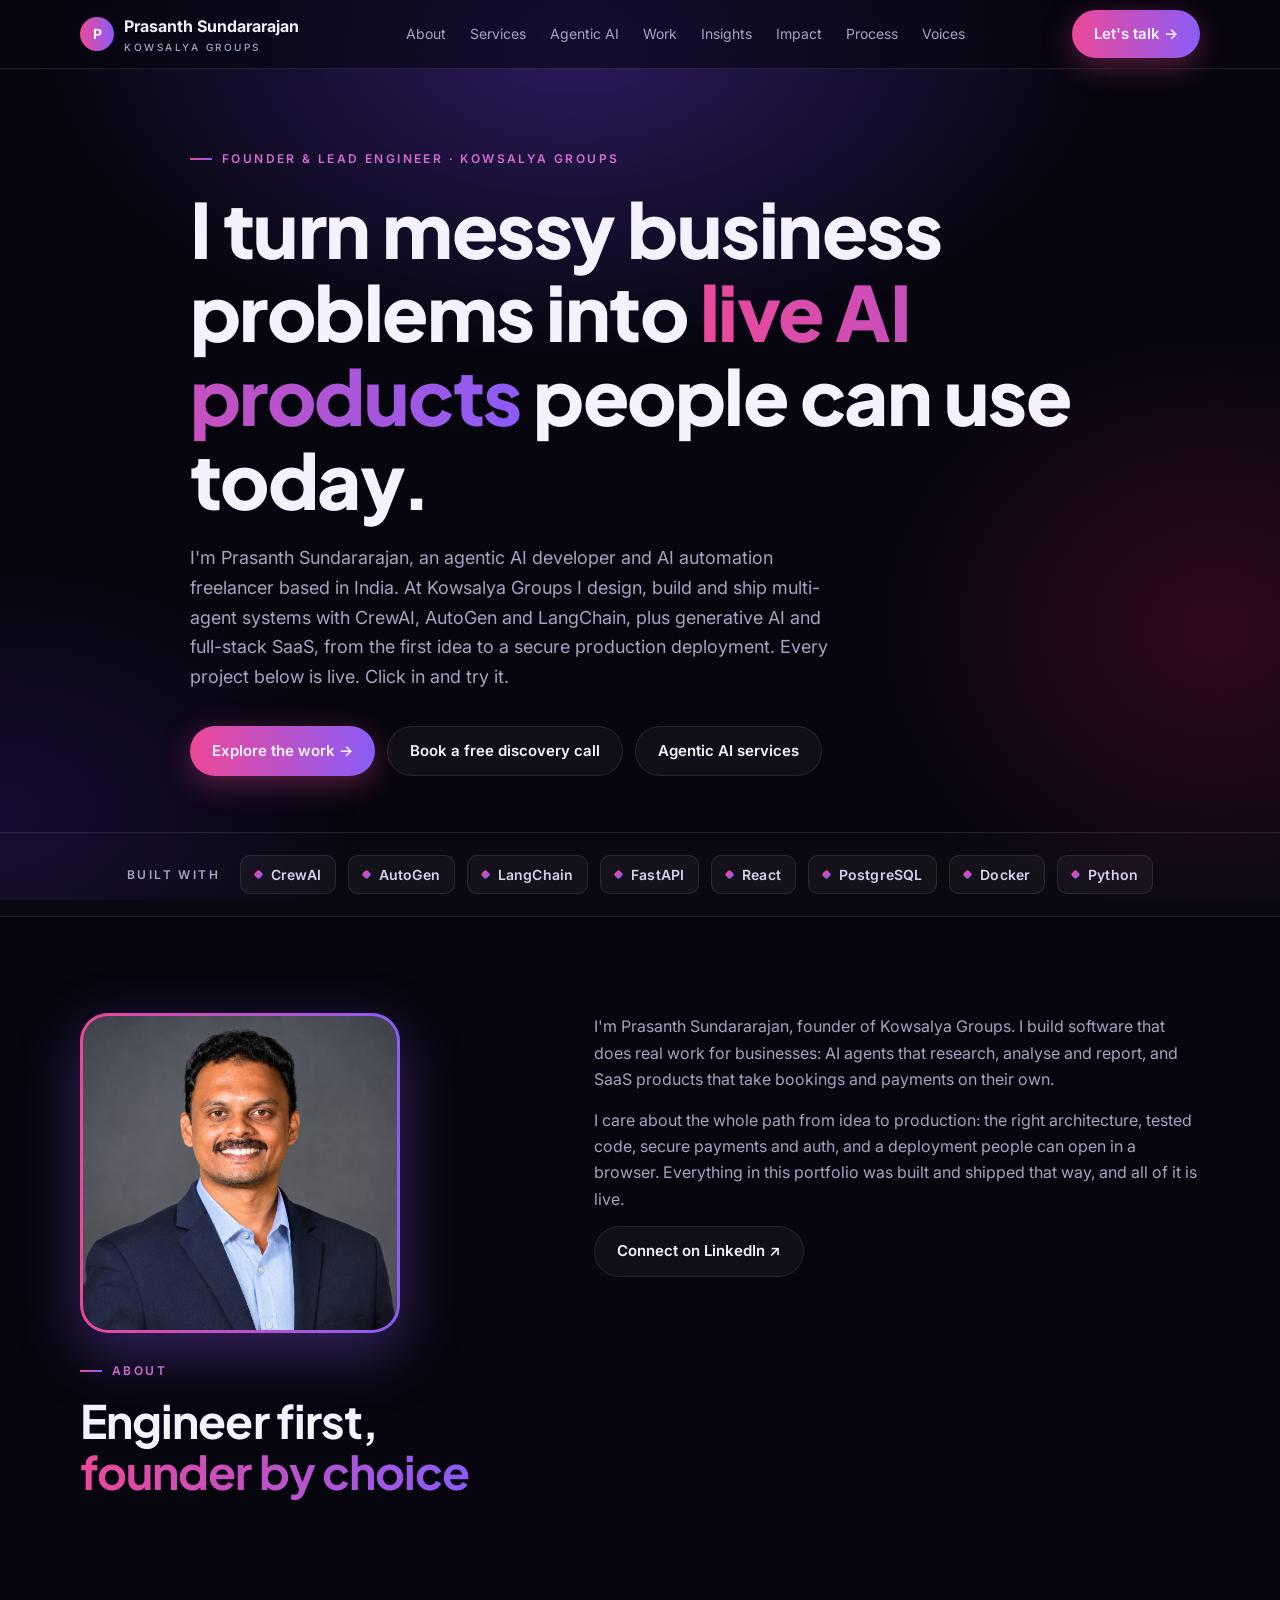
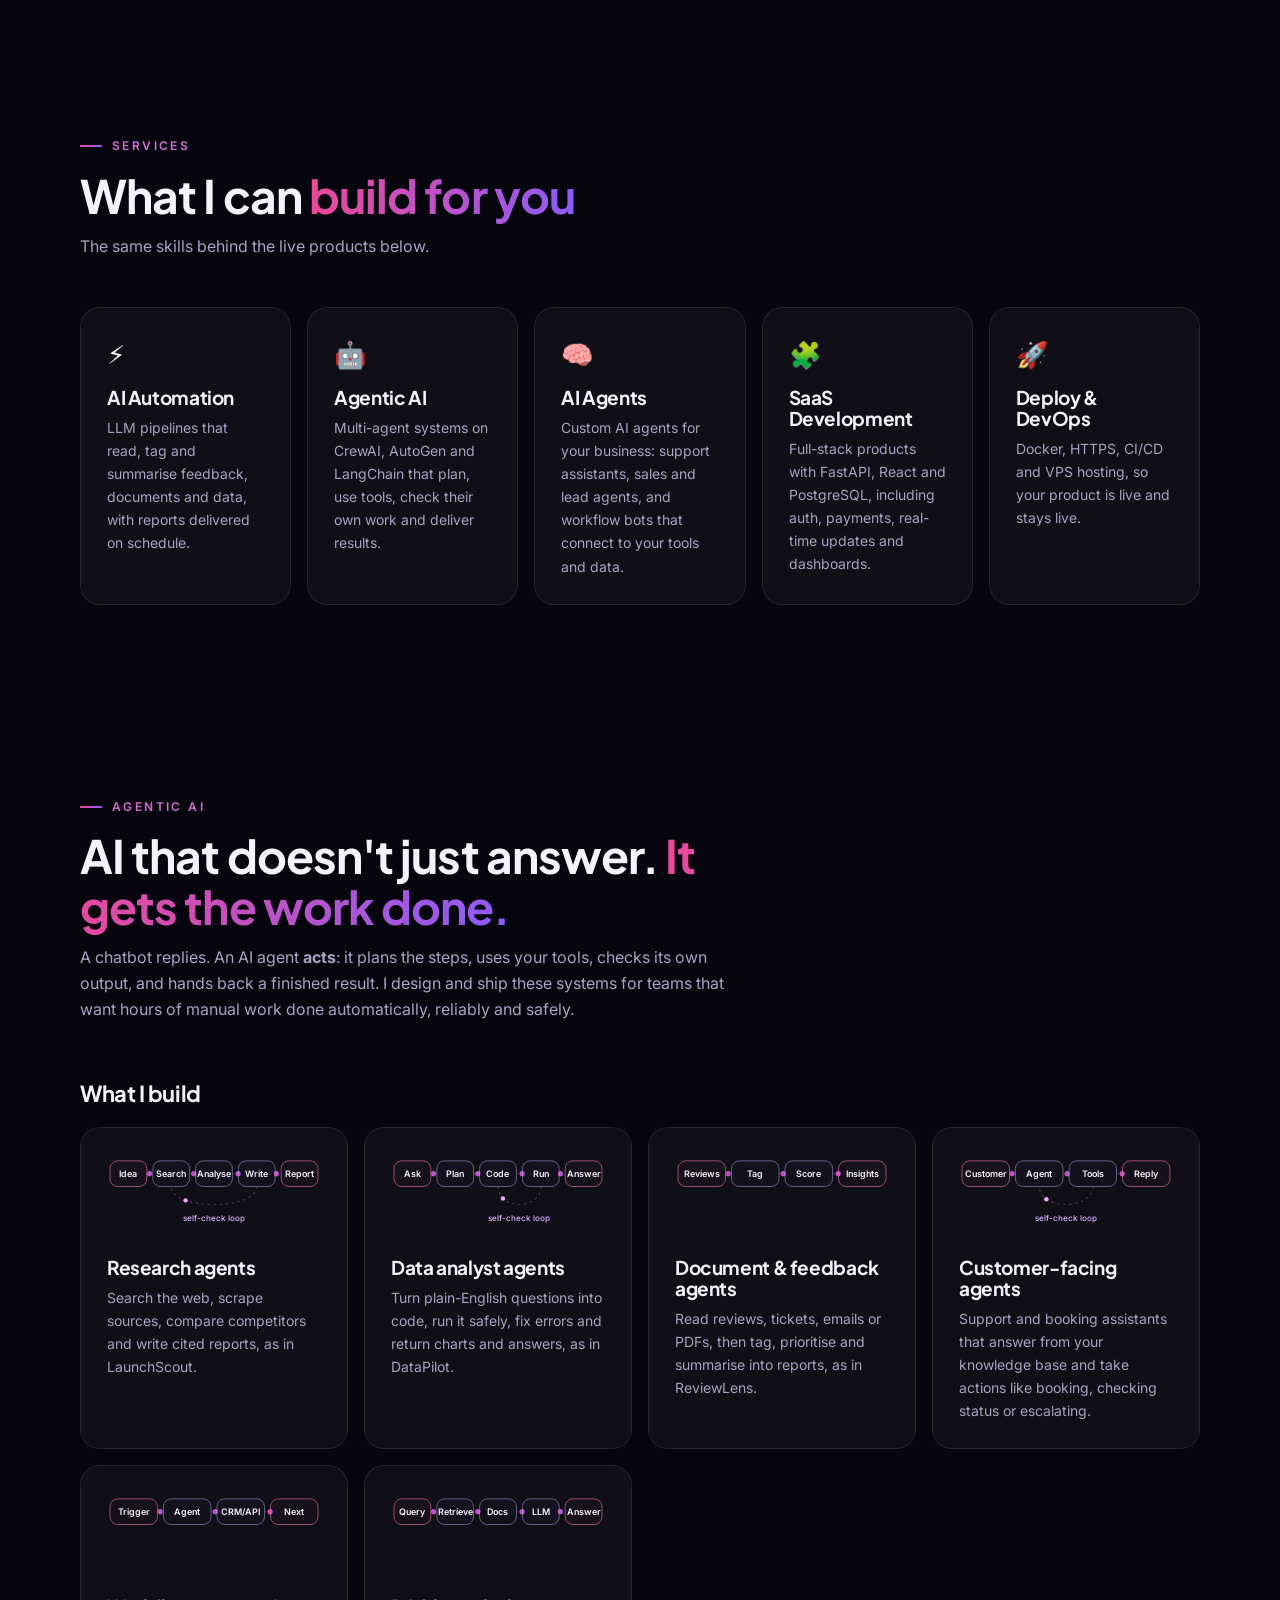
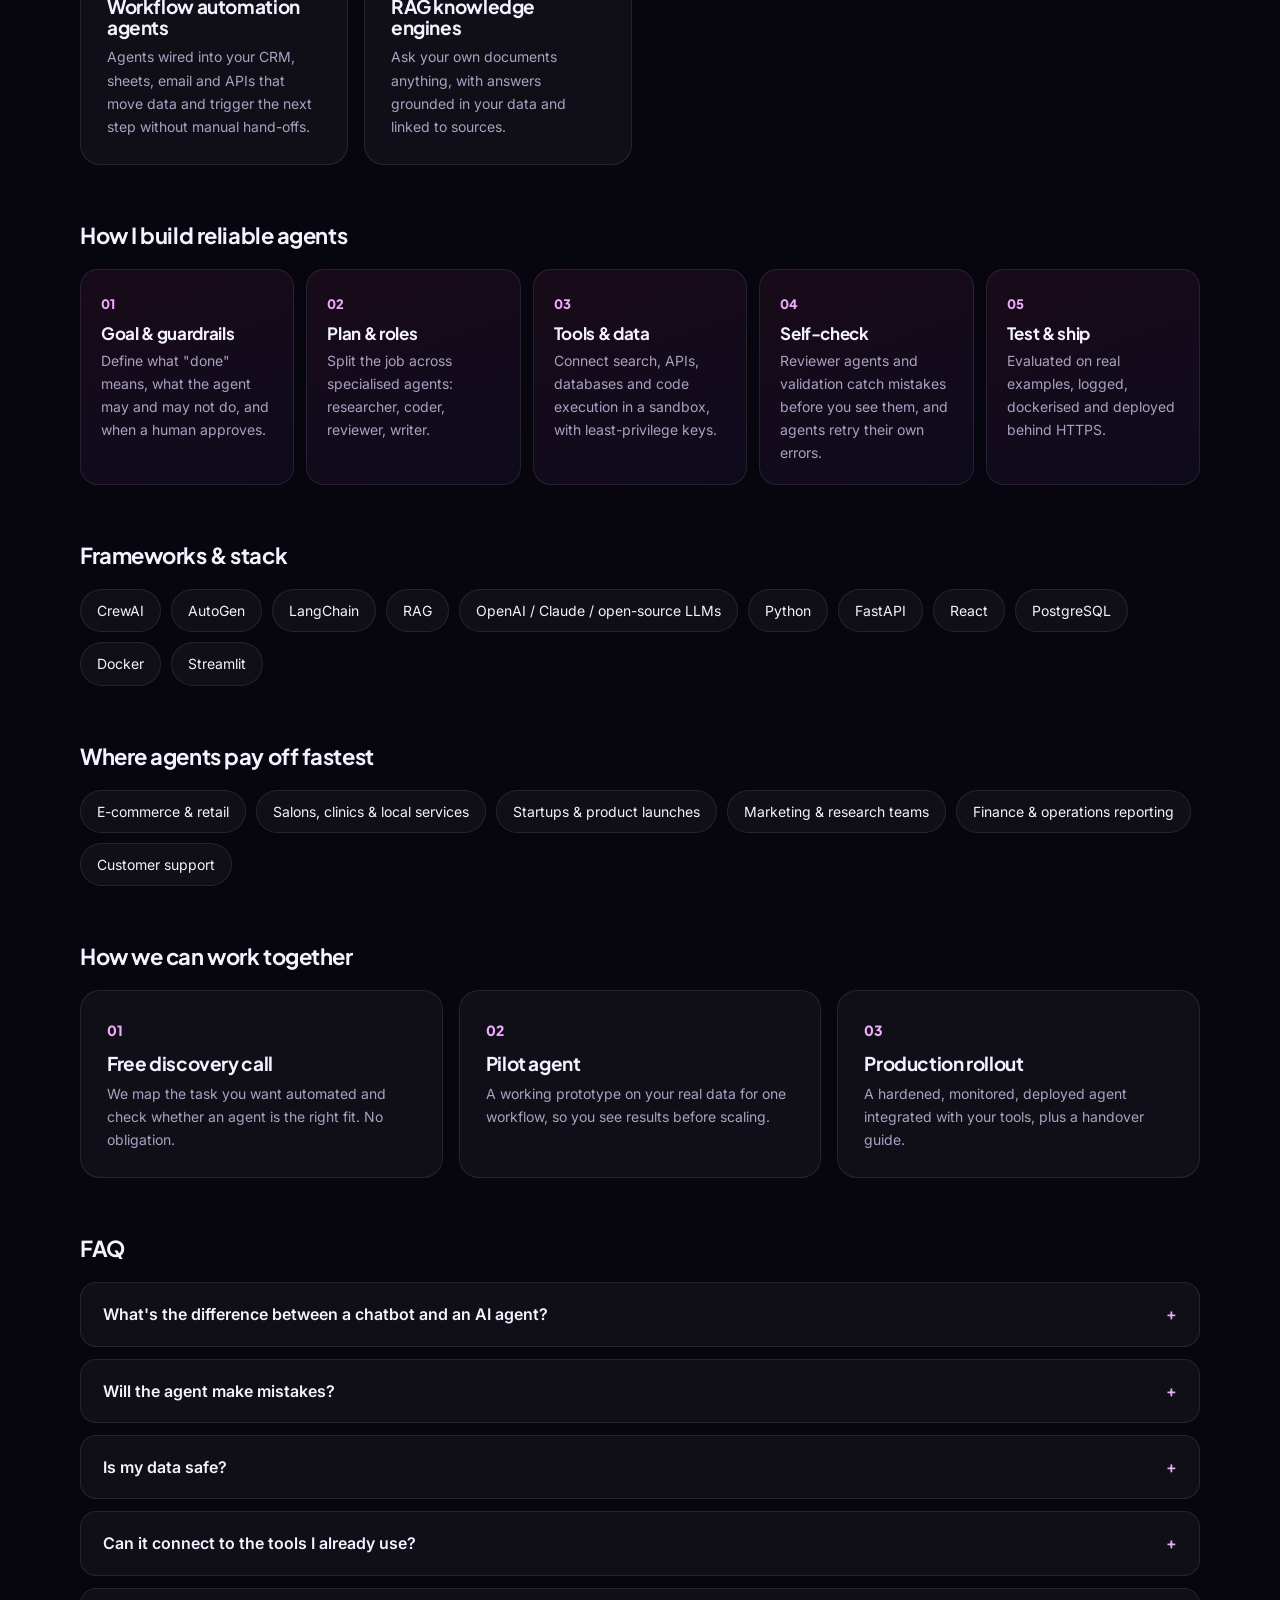
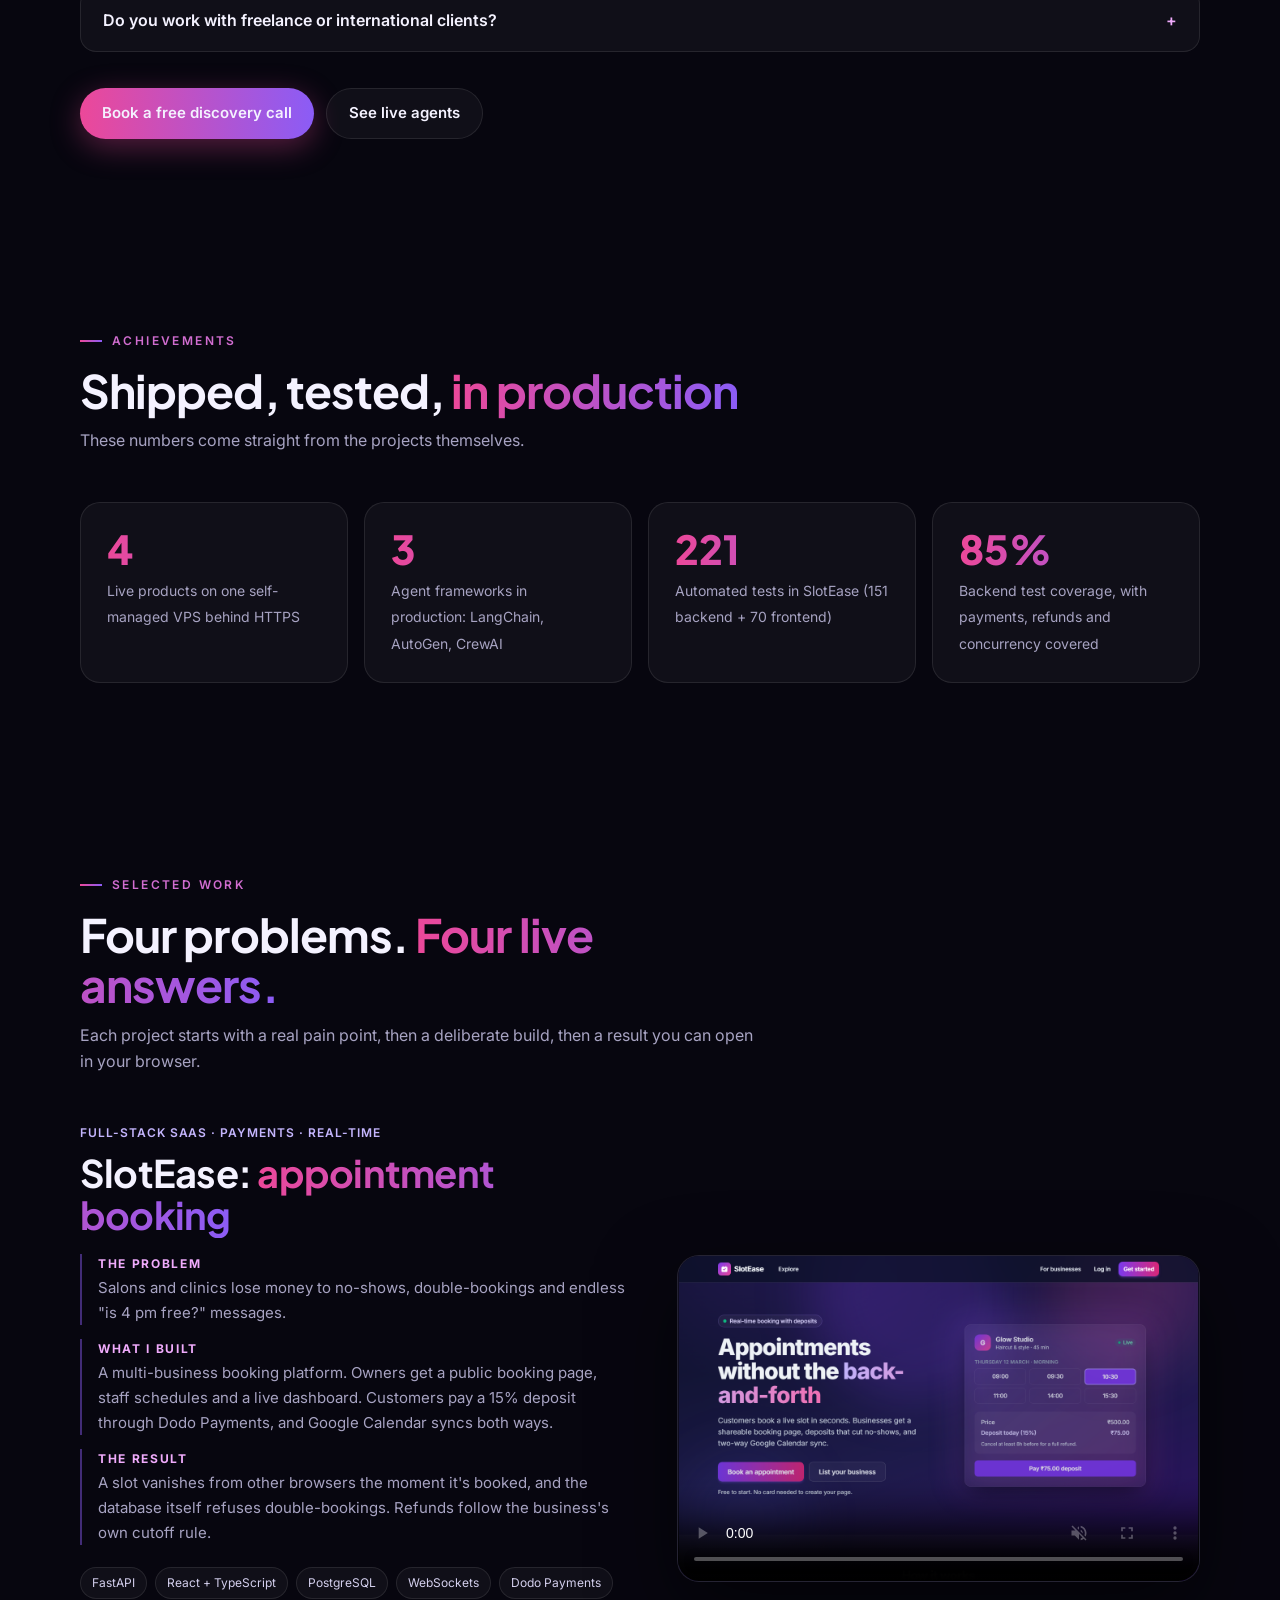
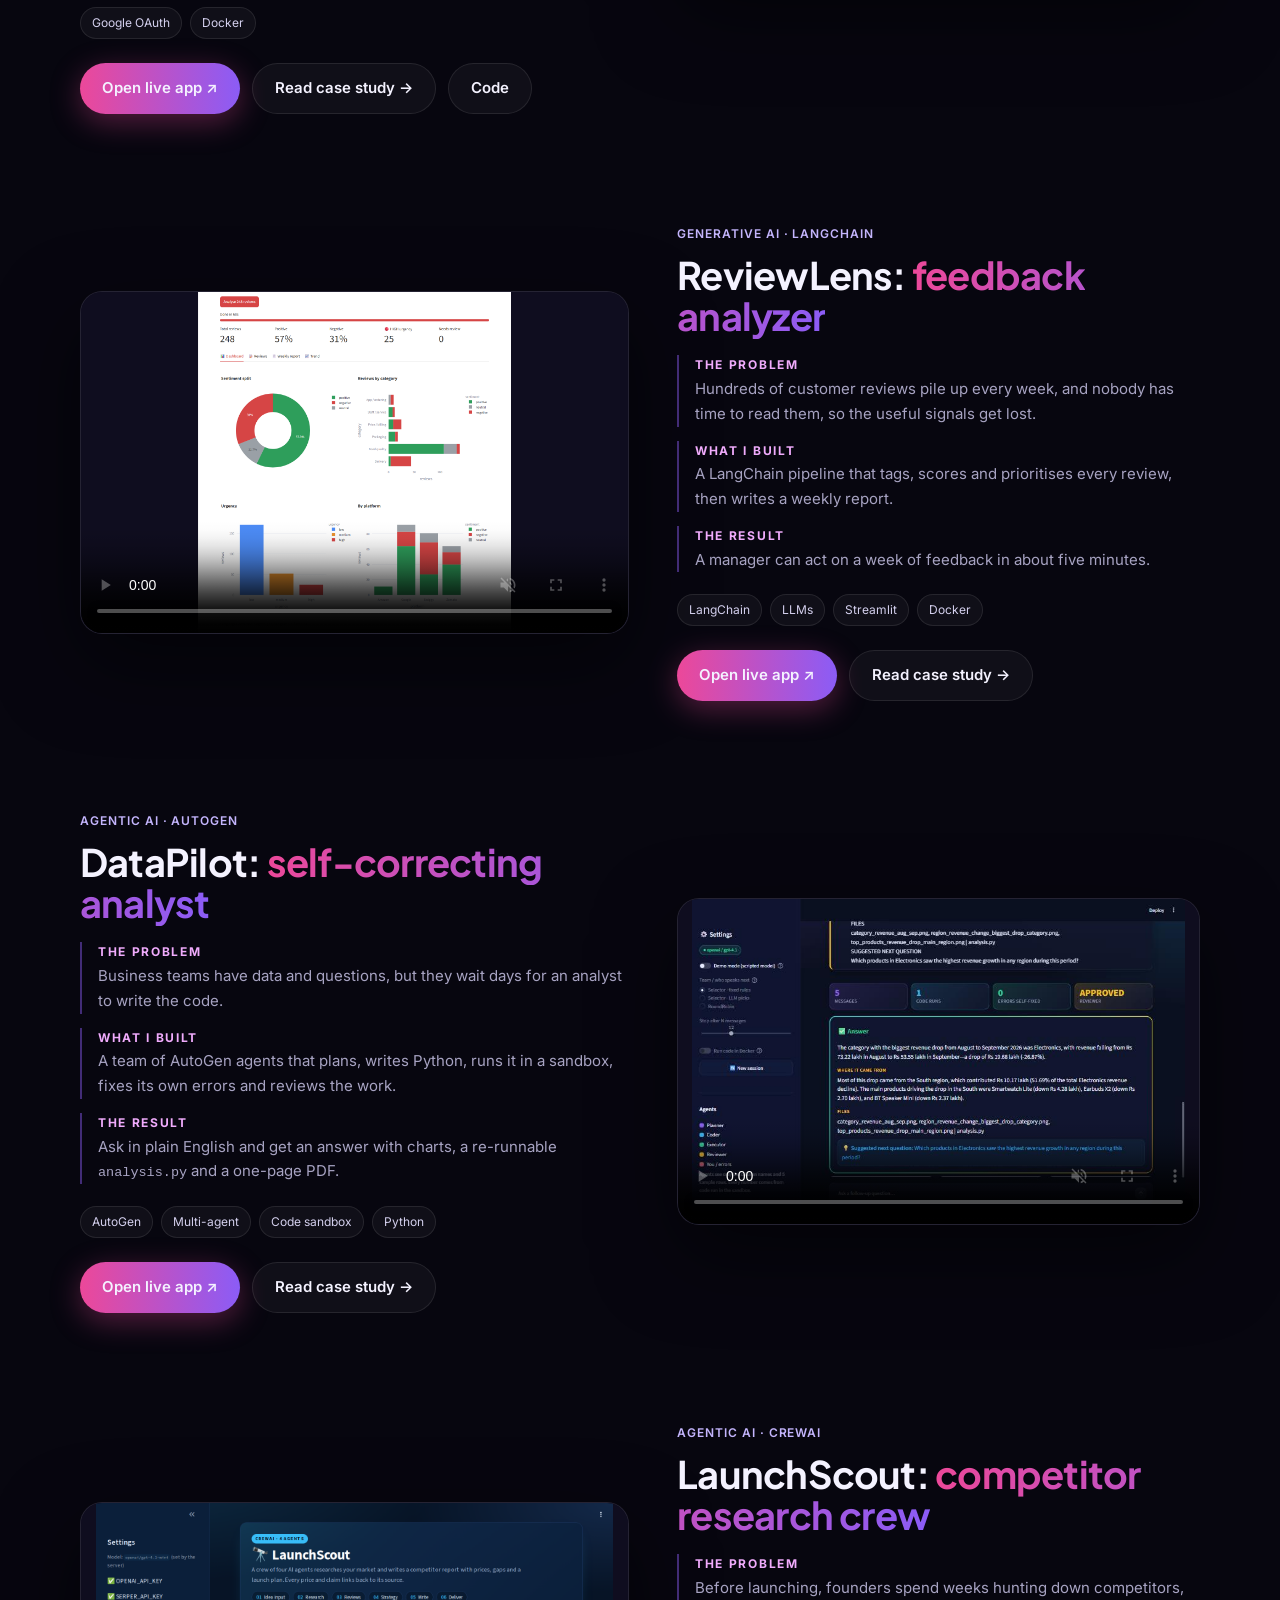
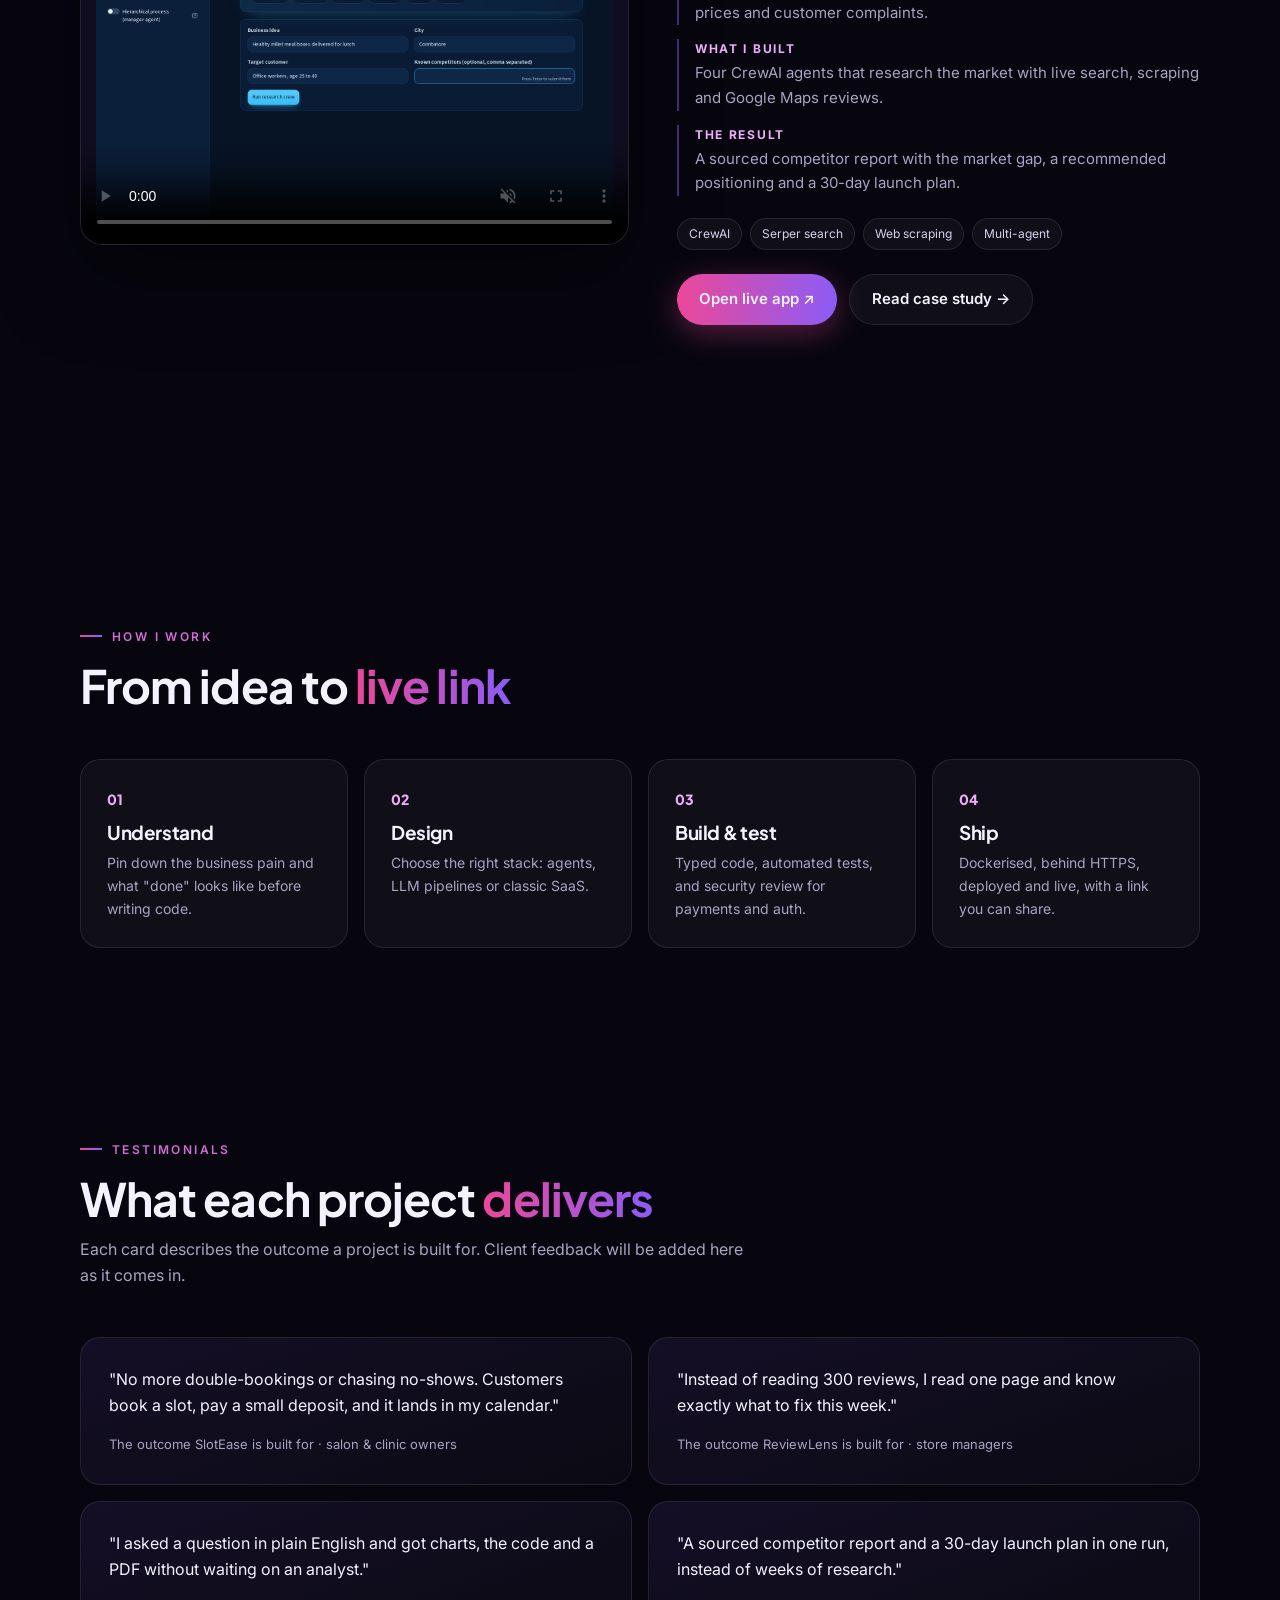
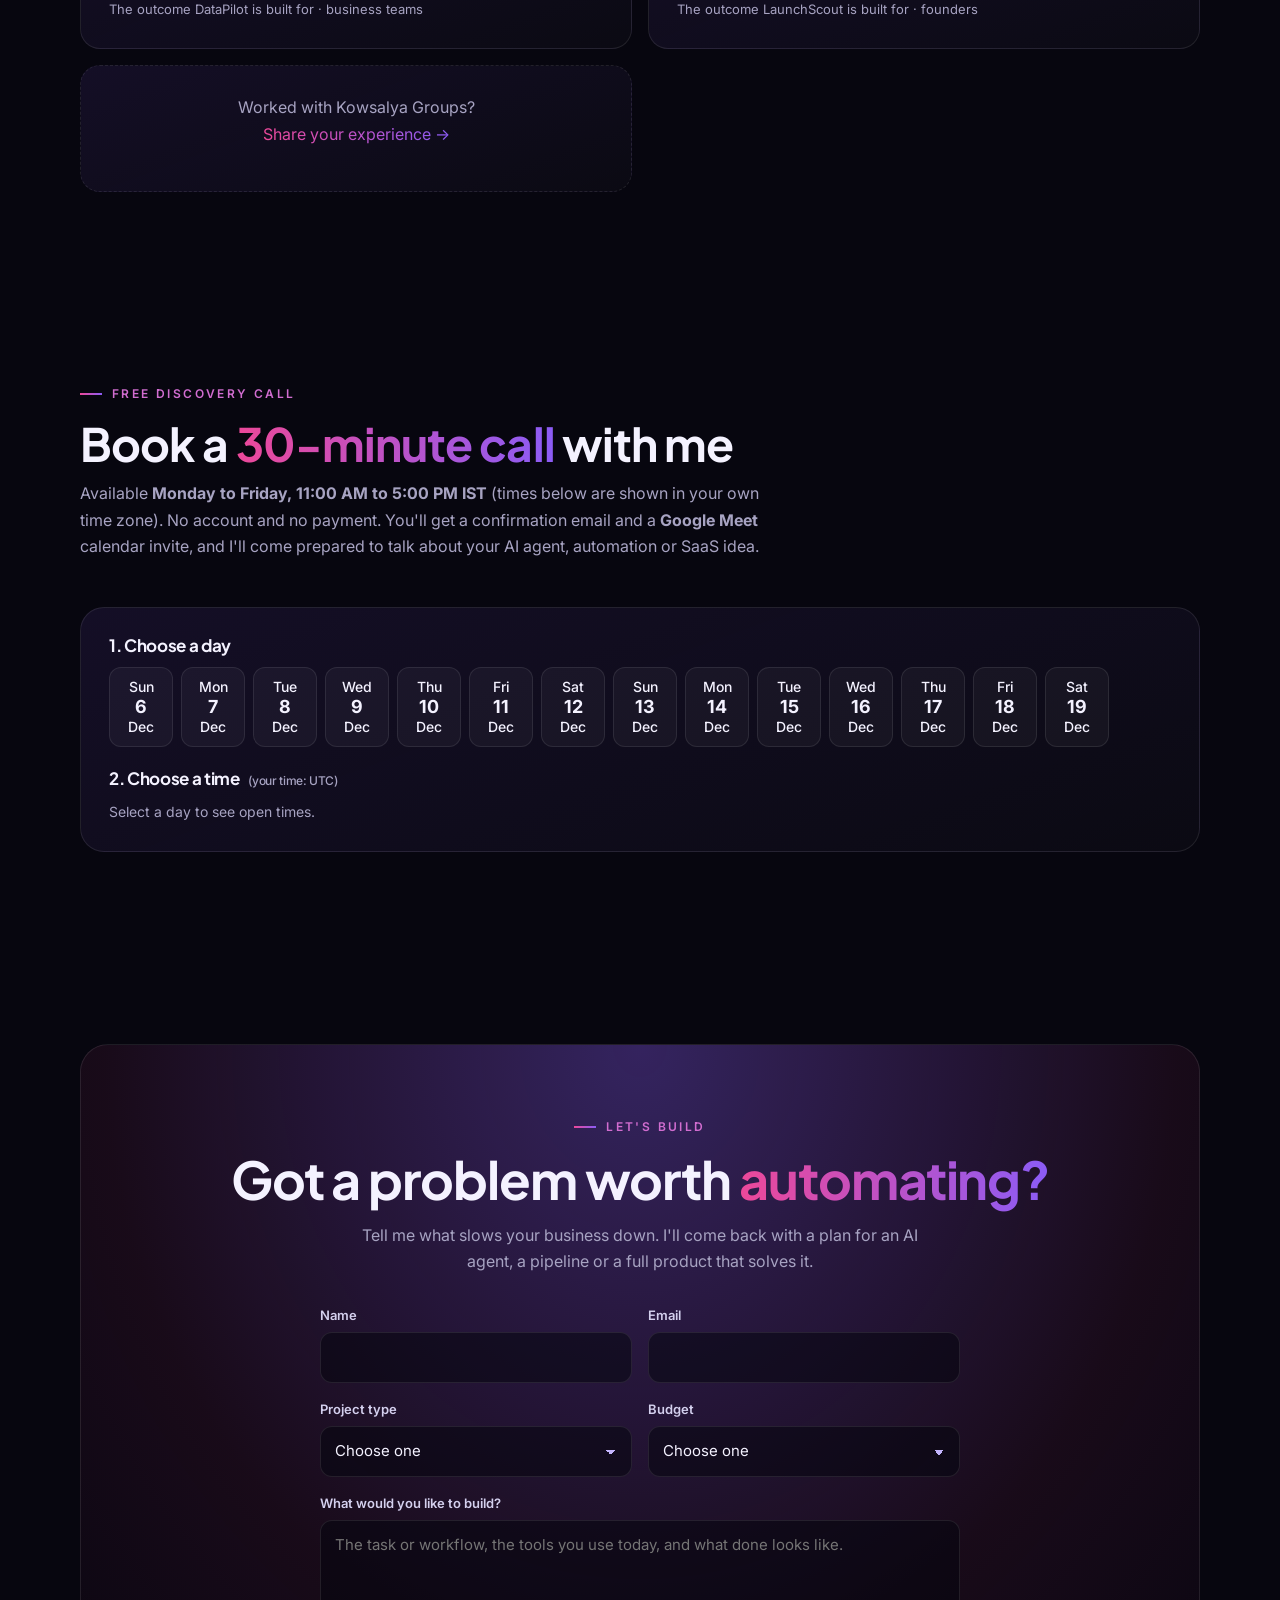
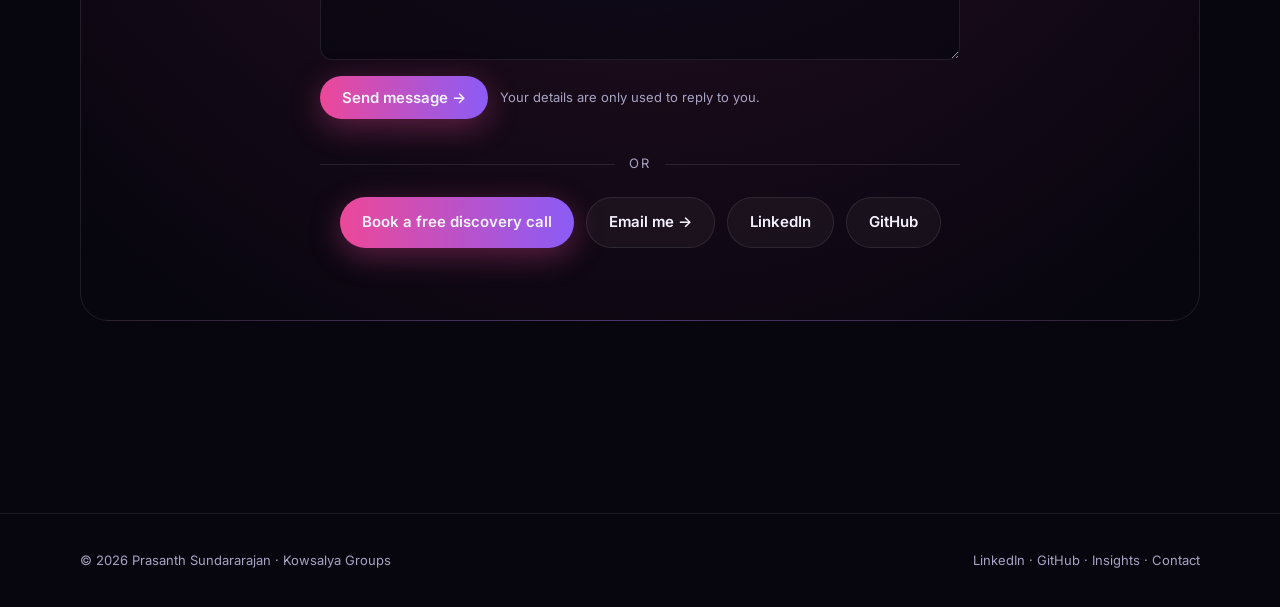
==== commit 76dee007: "Booking: Mon-Fri 11-5 IST and Google Meet note Co-Authored-By: Claude Opus 5.5 <noreply@anthropic.co" ====
--- a/index.html
+++ b/index.html
@@ -230,7 +230,7 @@
 </div></section>
 
 <section id="book"><div class="wrap">
-  <div class="head reveal"><div class="eyebrow">Free discovery call</div><h2>Book a <span class="grad">30-minute call</span> with me</h2><p>Pick a time that suits you. No account and no payment. You'll get a confirmation email, and I'll come prepared to talk about your AI agent, automation or SaaS idea.</p></div>
+  <div class="head reveal"><div class="eyebrow">Free discovery call</div><h2>Book a <span class="grad">30-minute call</span> with me</h2><p>Available <strong>Monday to Friday, 11:00 AM to 5:00 PM IST</strong> (times below are shown in your own time zone). No account and no payment. You'll get a confirmation email and a <strong>Google Meet</strong> calendar invite, and I'll come prepared to talk about your AI agent, automation or SaaS idea.</p></div>
   <div class="booker reveal" data-api="/techstack/appointment-booking/api" data-business="5" data-service="5" data-slug="prasanth-sundararajan">
     <div class="booker-step"><h3>1. Choose a day</h3><div class="booker-days" role="listbox" aria-label="Available days"></div></div>
     <div class="booker-step"><h3>2. Choose a time <small class="booker-tz"></small></h3><div class="booker-times" role="listbox" aria-label="Available times"><p class="booker-hint">Select a day to see open times.</p></div></div>
@@ -243,7 +243,7 @@
       <button class="btn btn-primary" type="submit">Confirm booking &rarr;</button>
       <p class="booker-msg" role="status" aria-live="polite"></p>
     </form>
-    <div class="booker-done" hidden role="status"><h3>You're booked!</h3><p class="booker-done-text"></p><p>A confirmation email is on its way. See you then.</p></div>
+    <div class="booker-done" hidden role="status"><h3>You're booked!</h3><p class="booker-done-text"></p><p>A confirmation email and a Google Meet calendar invite are on their way. See you on the call!</p></div>
   </div>
 </div></section>
 
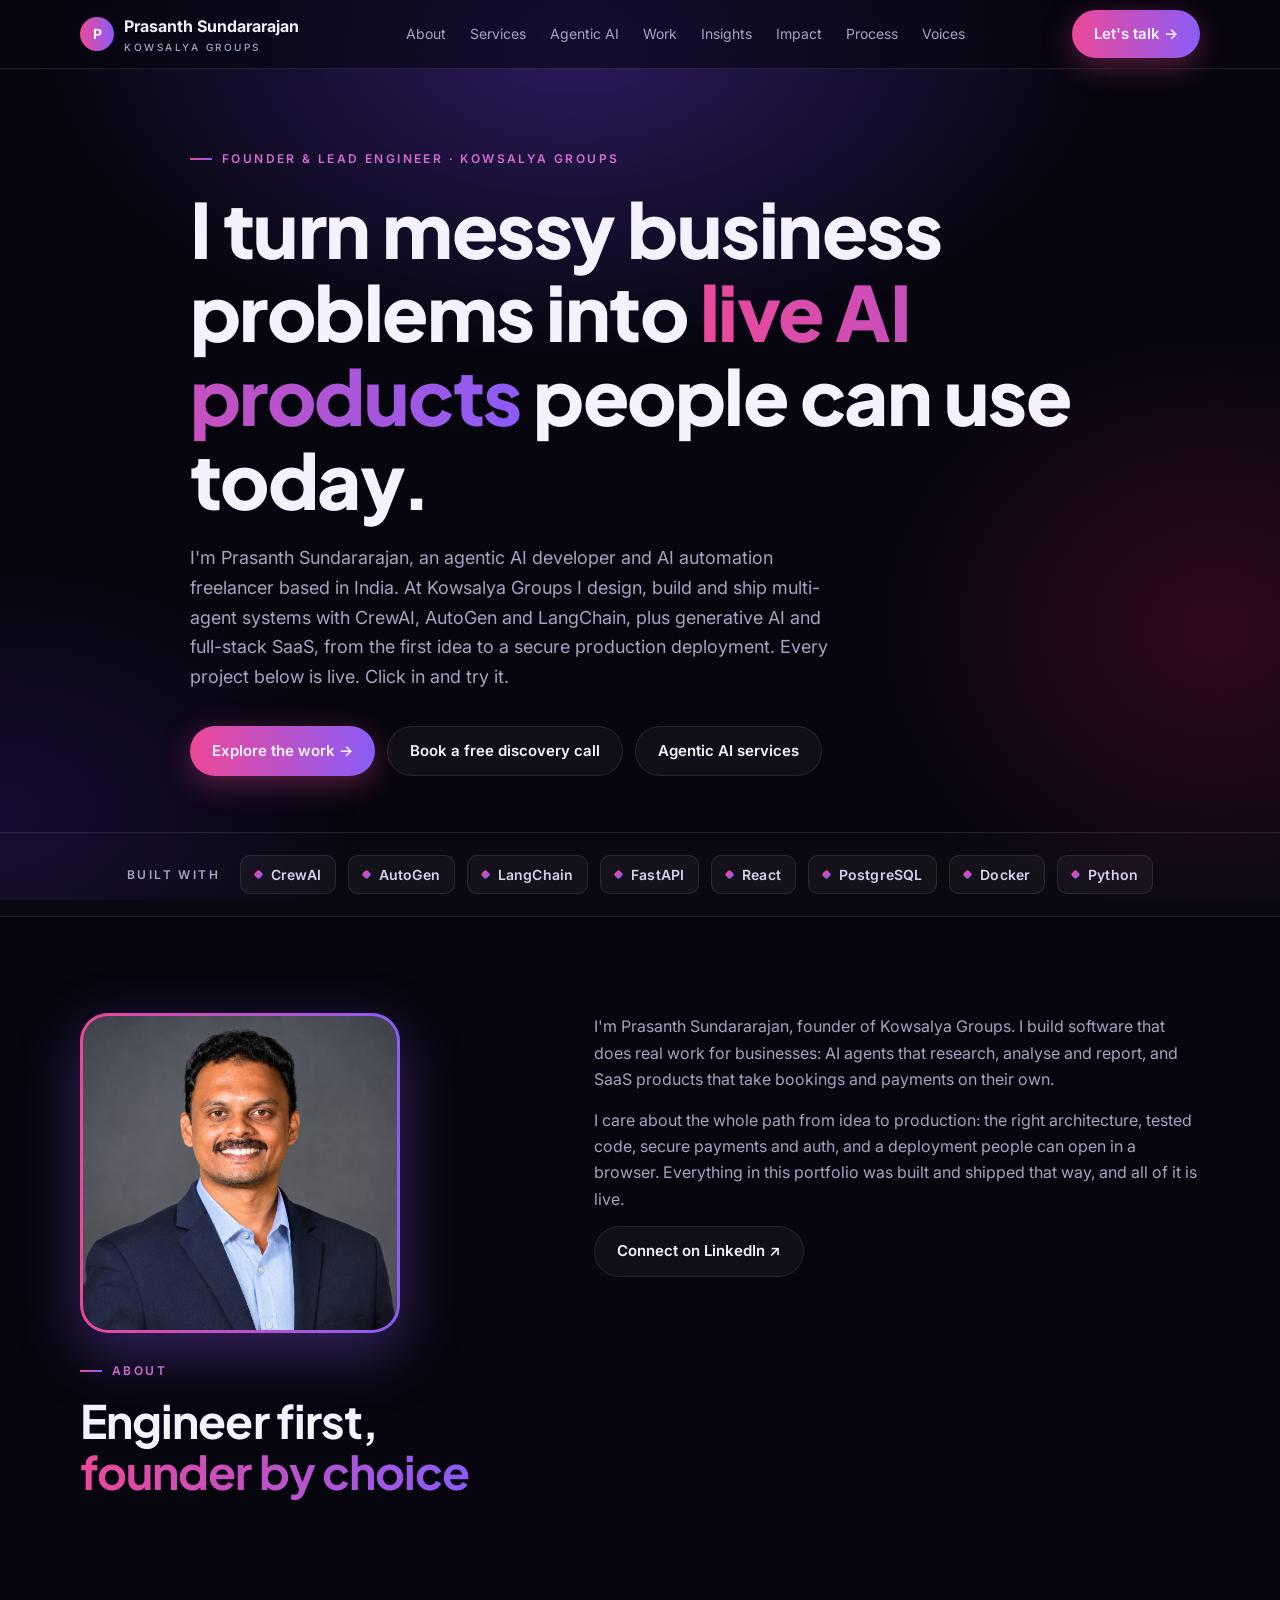
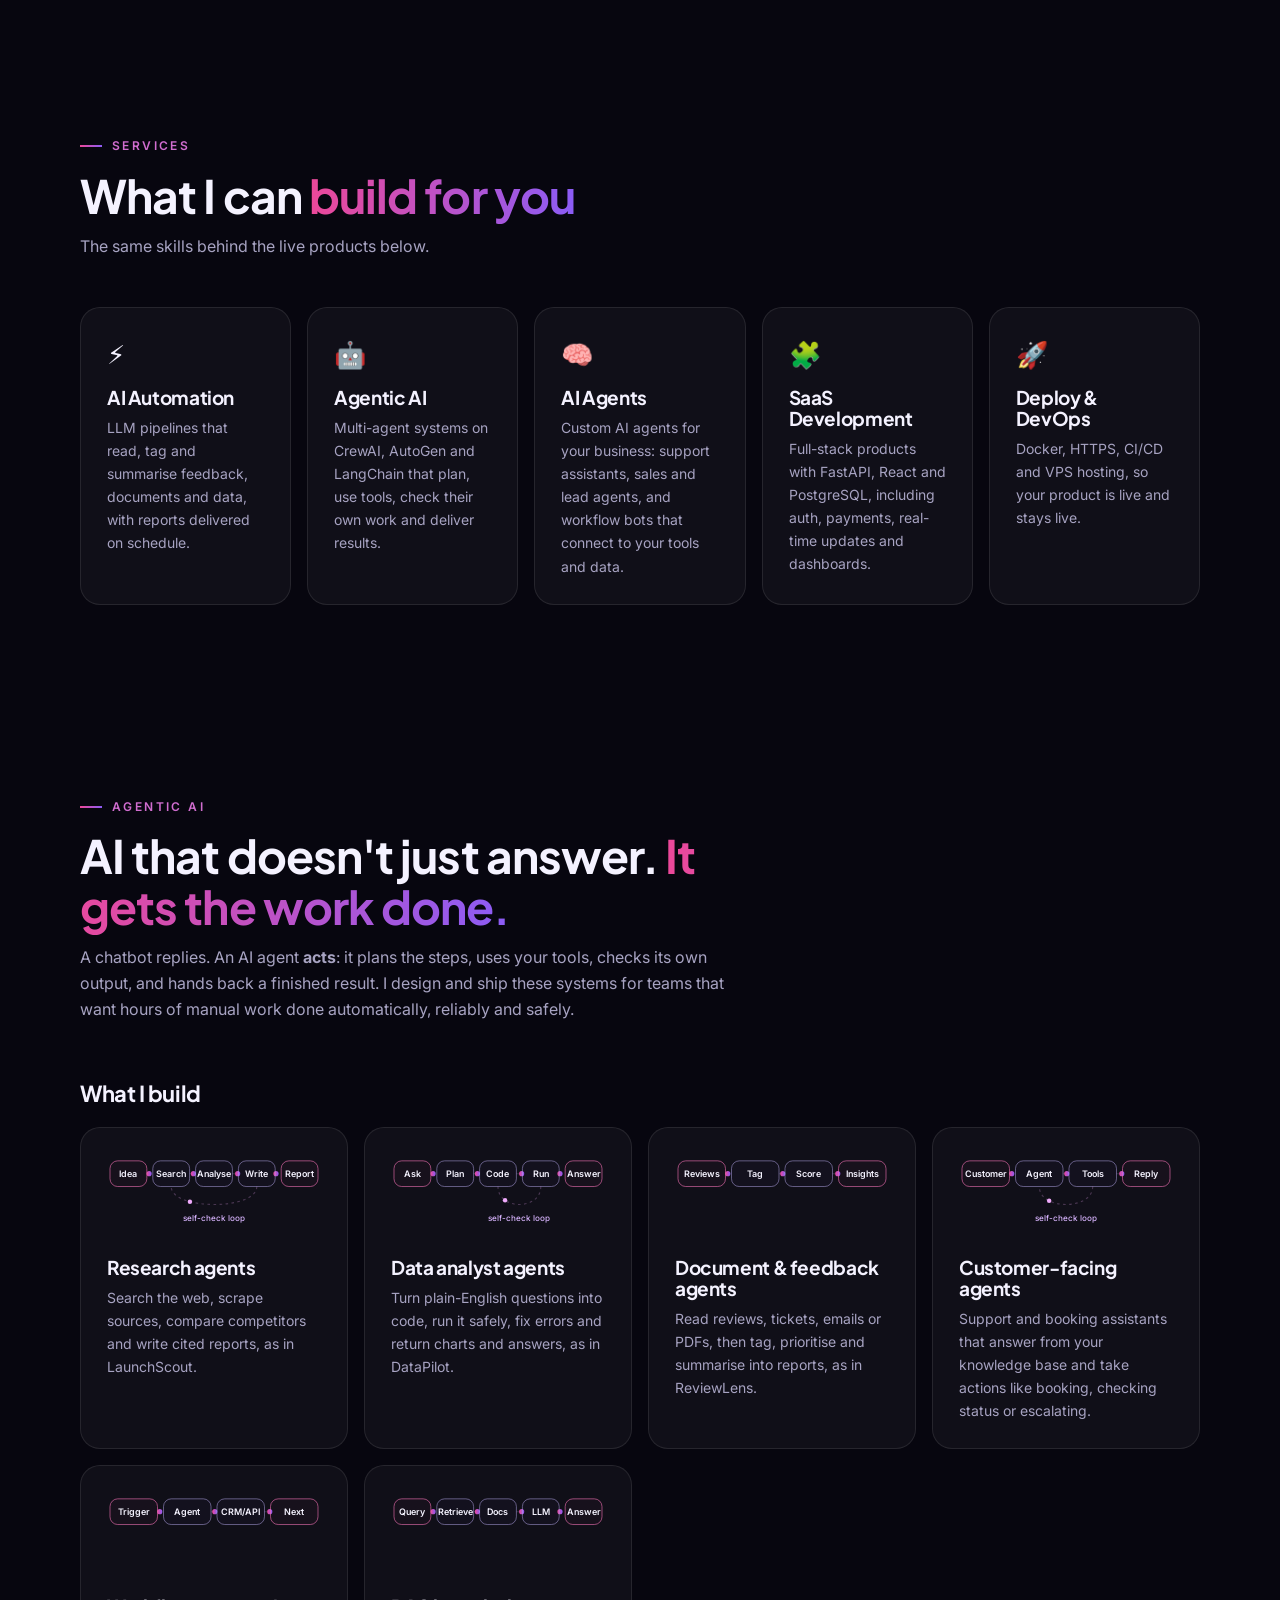
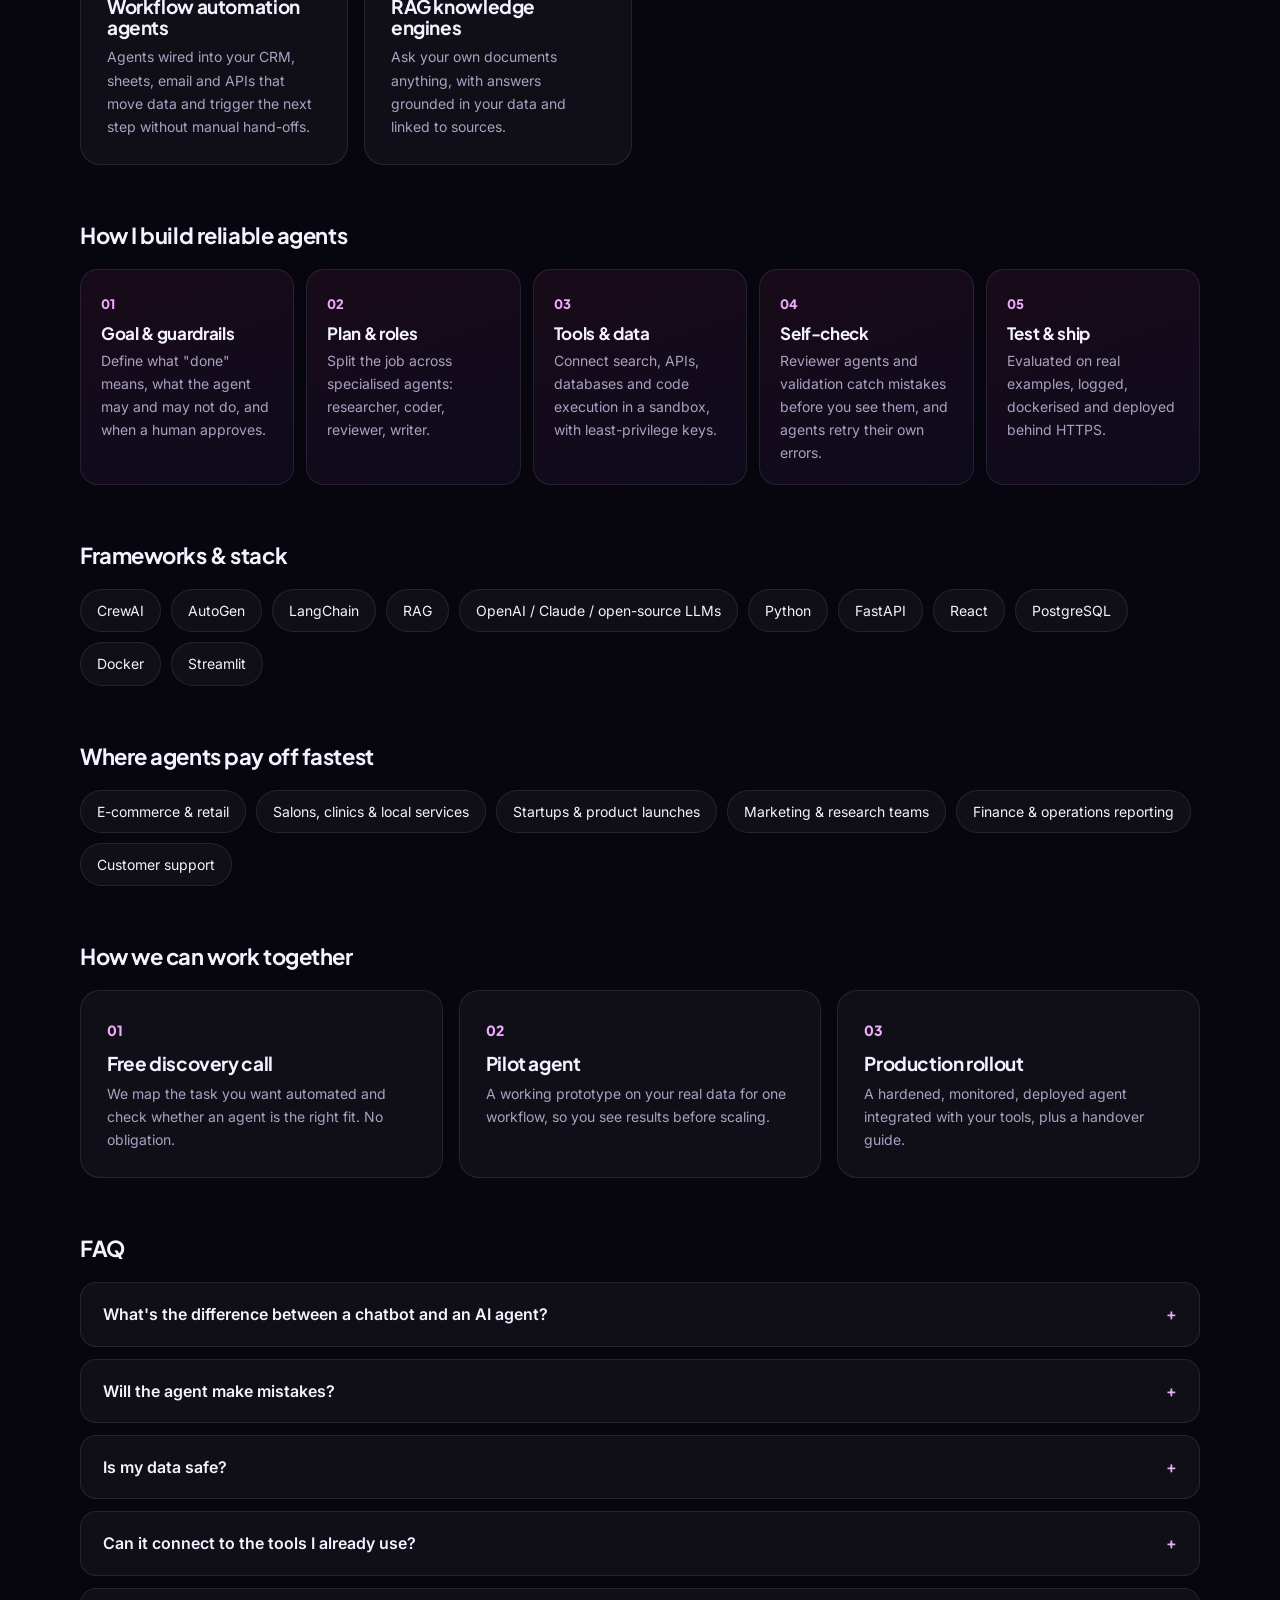
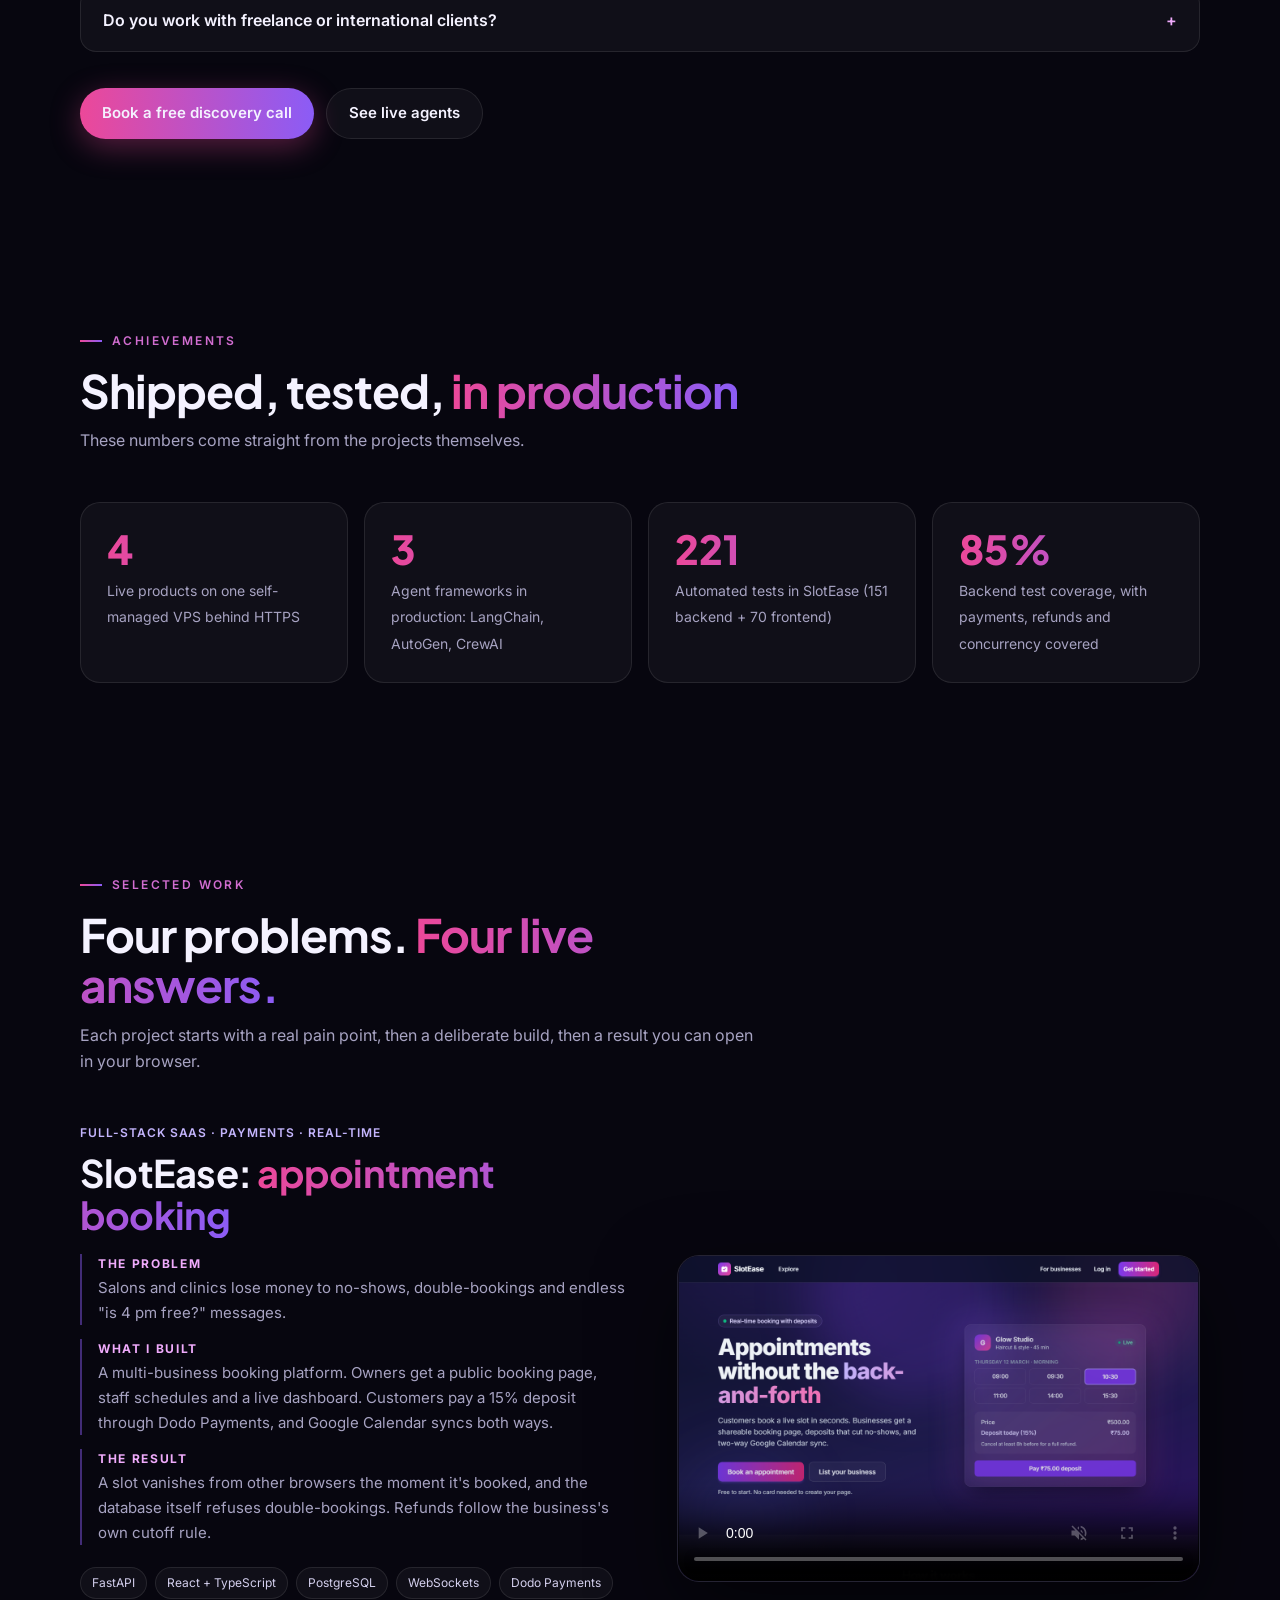
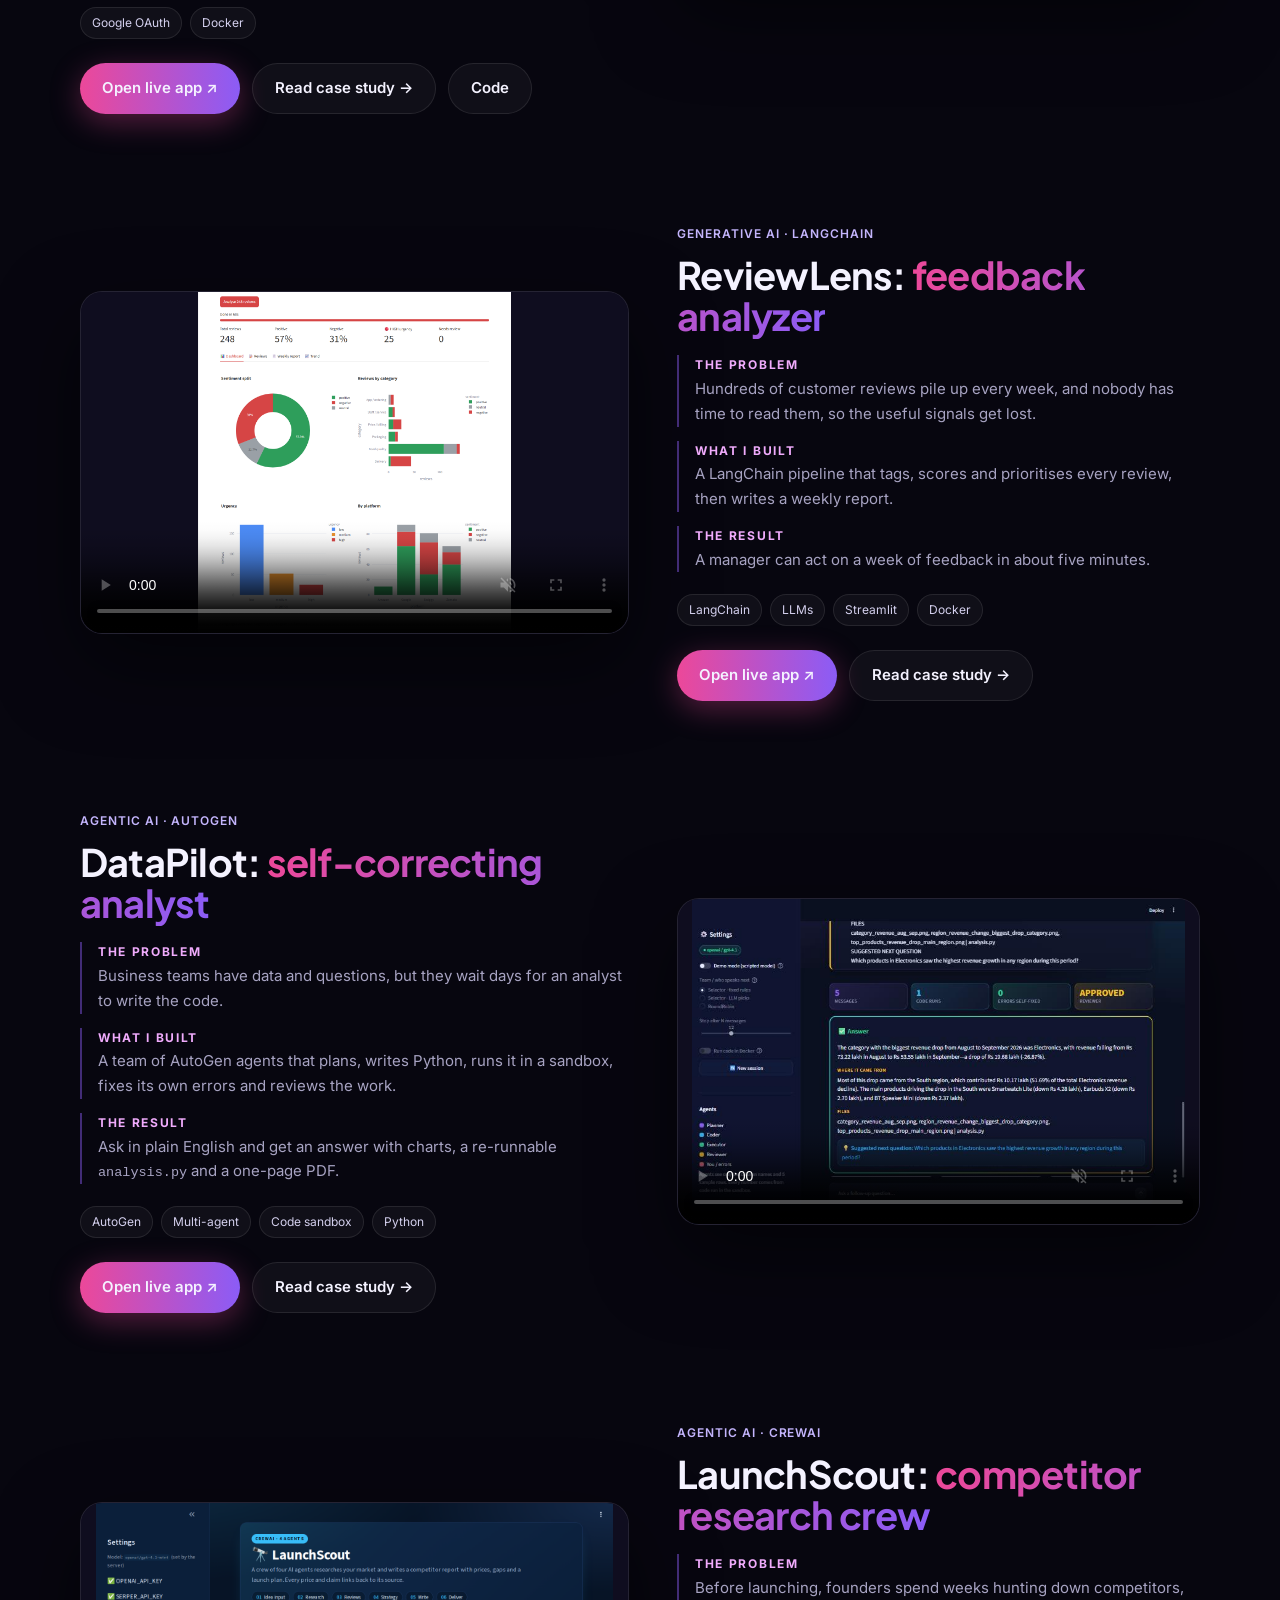
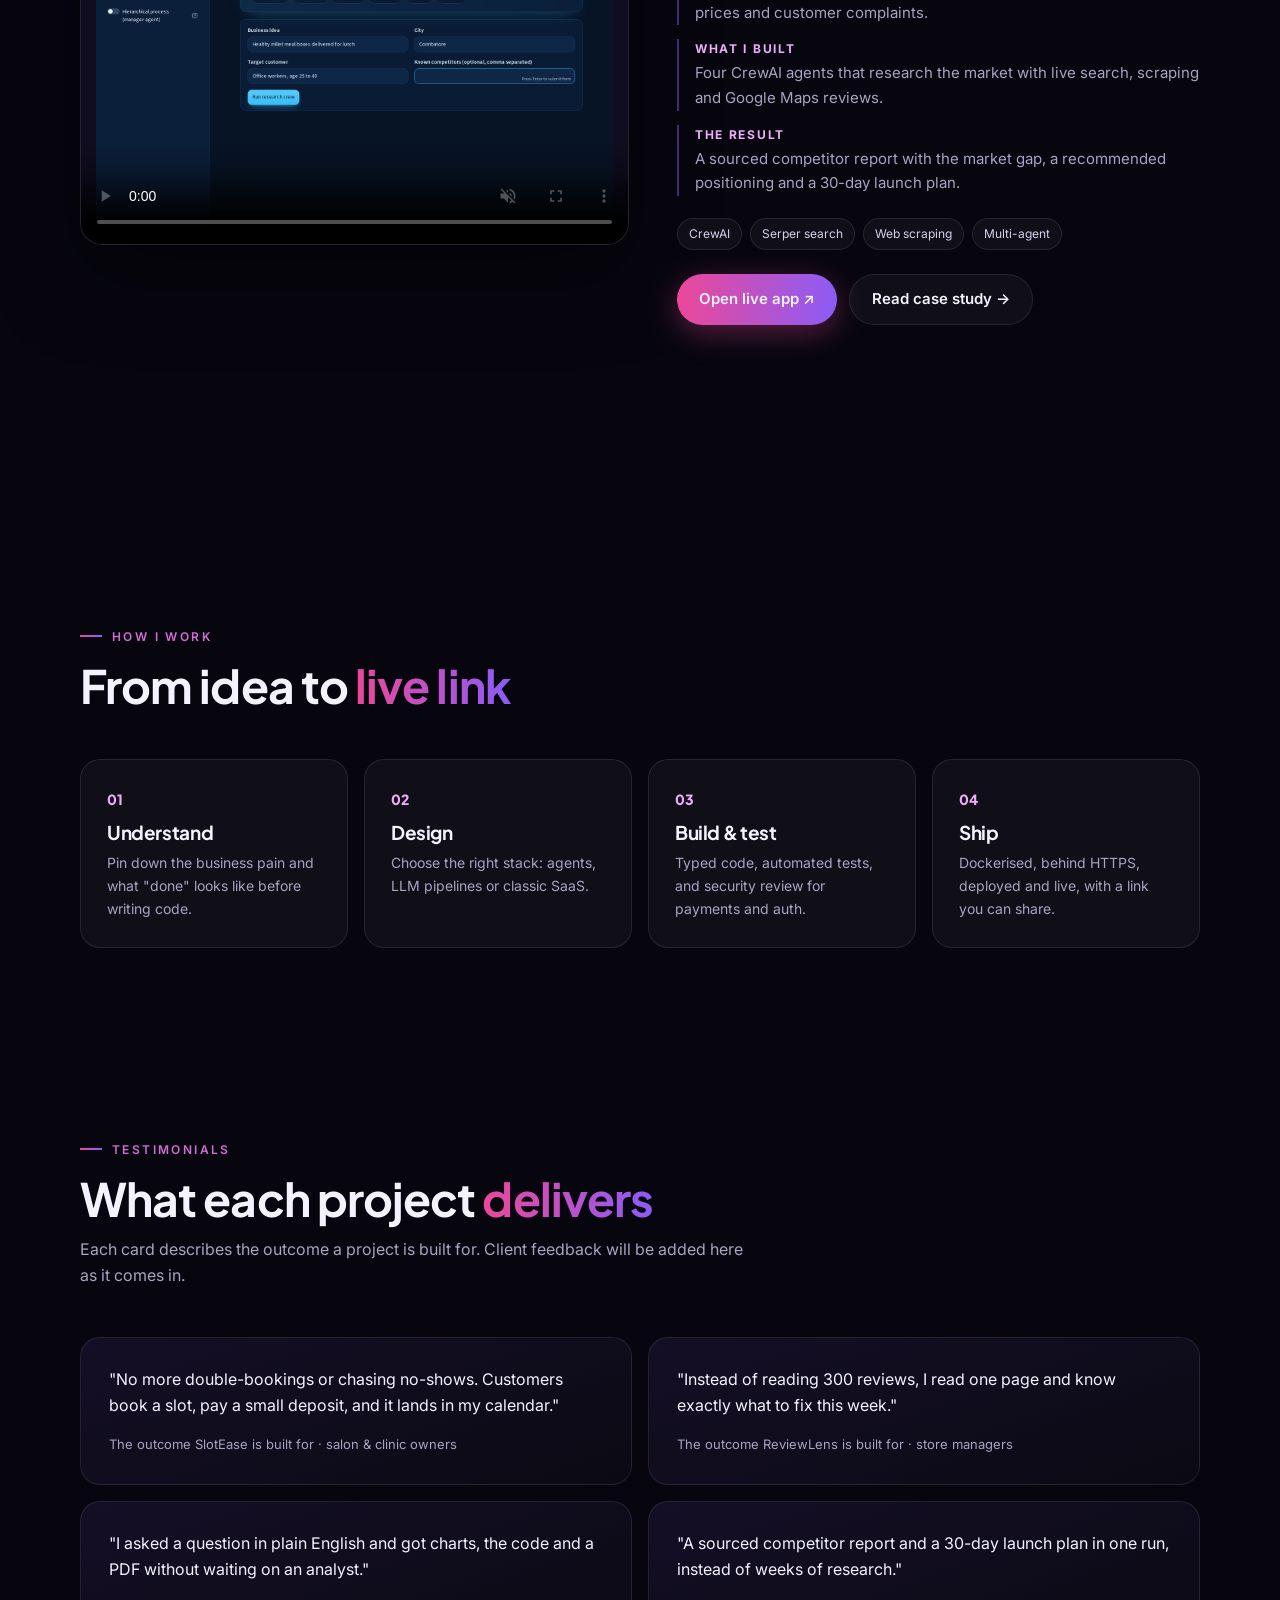
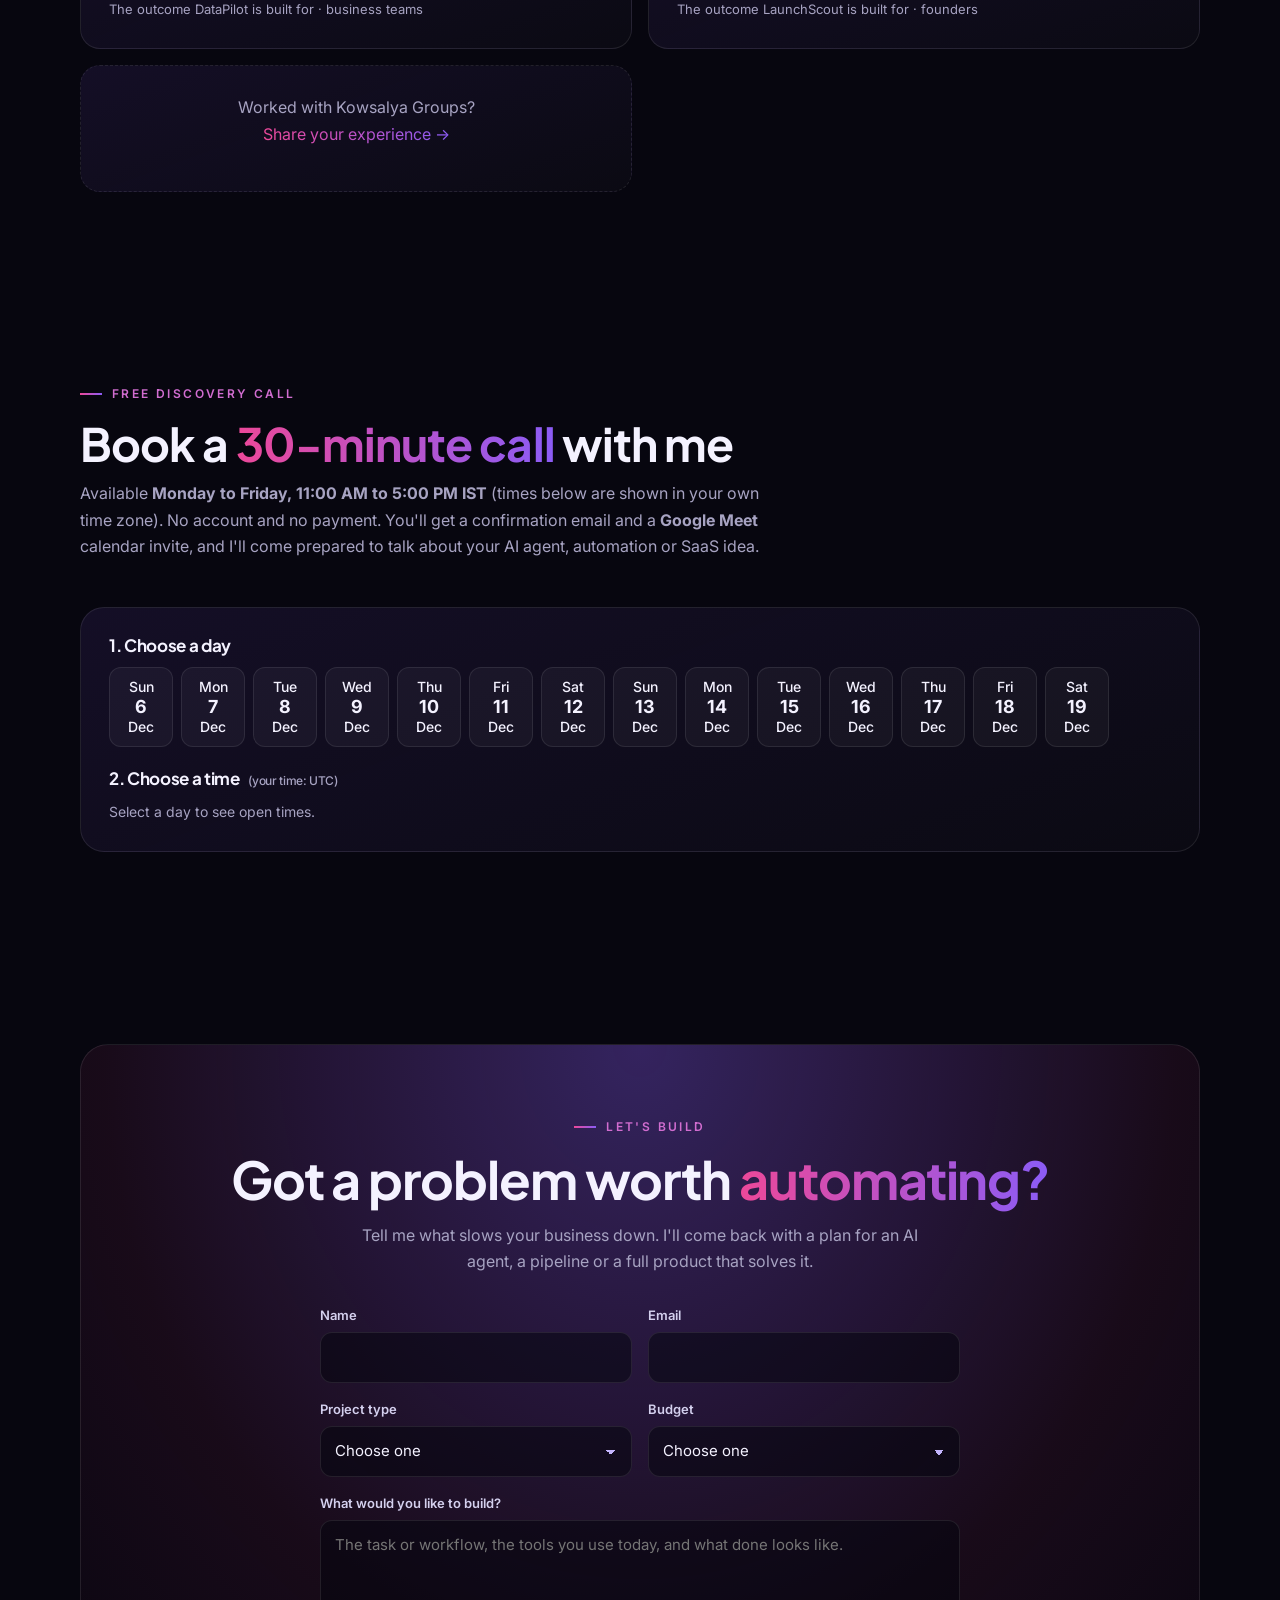
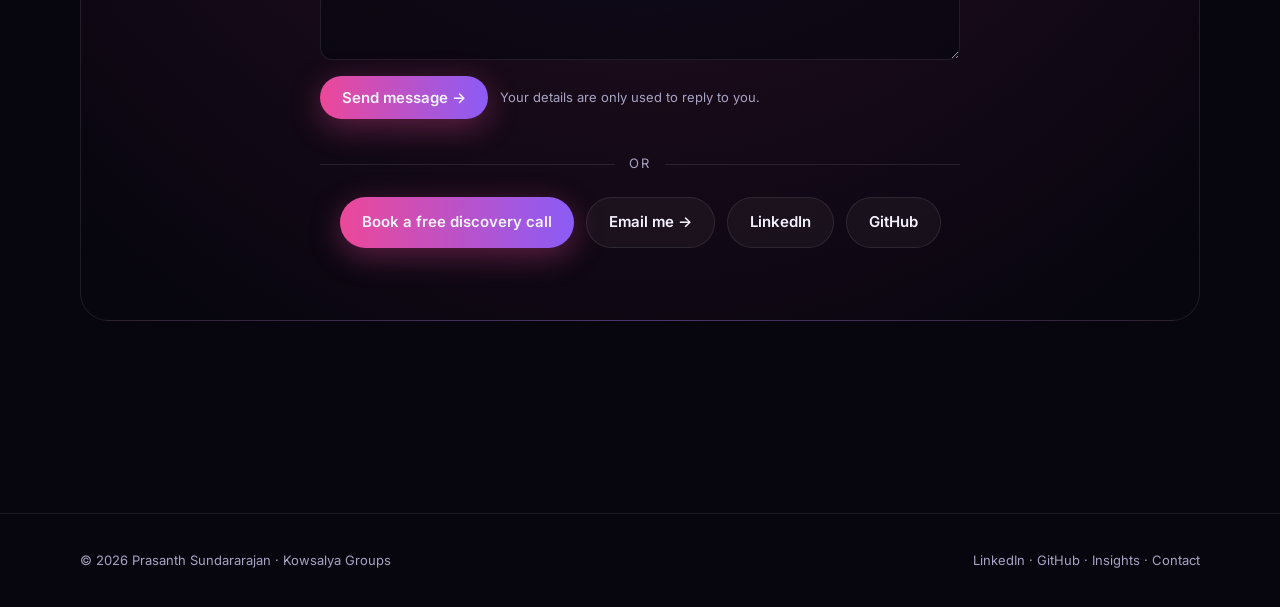
==== commit 64733c0a: "Show email verification errors in booking and contact forms Co-Authored-By: Claude Opus 5.5 <noreply" ====
--- a/index.html
+++ b/index.html
@@ -270,6 +270,6 @@
 
 <footer class="foot"><div class="wrap"><span>© 2026 Prasanth Sundararajan · Kowsalya Groups</span><span><a href="https://www.linkedin.com/in/prasanth-s-a093a7109/" target="_blank" rel="noopener">LinkedIn</a> · <a href="https://github.com/prasanth-sundararajan" target="_blank" rel="noopener">GitHub</a> · <a href="blog/index.html">Insights</a> · <a href="#contact">Contact</a></span></div></footer>
 
-<script src="assets/site.js?v=202611201644" defer></script>
+<script src="assets/site.js?v=202611201702" defer></script>
 </body>
 </html>
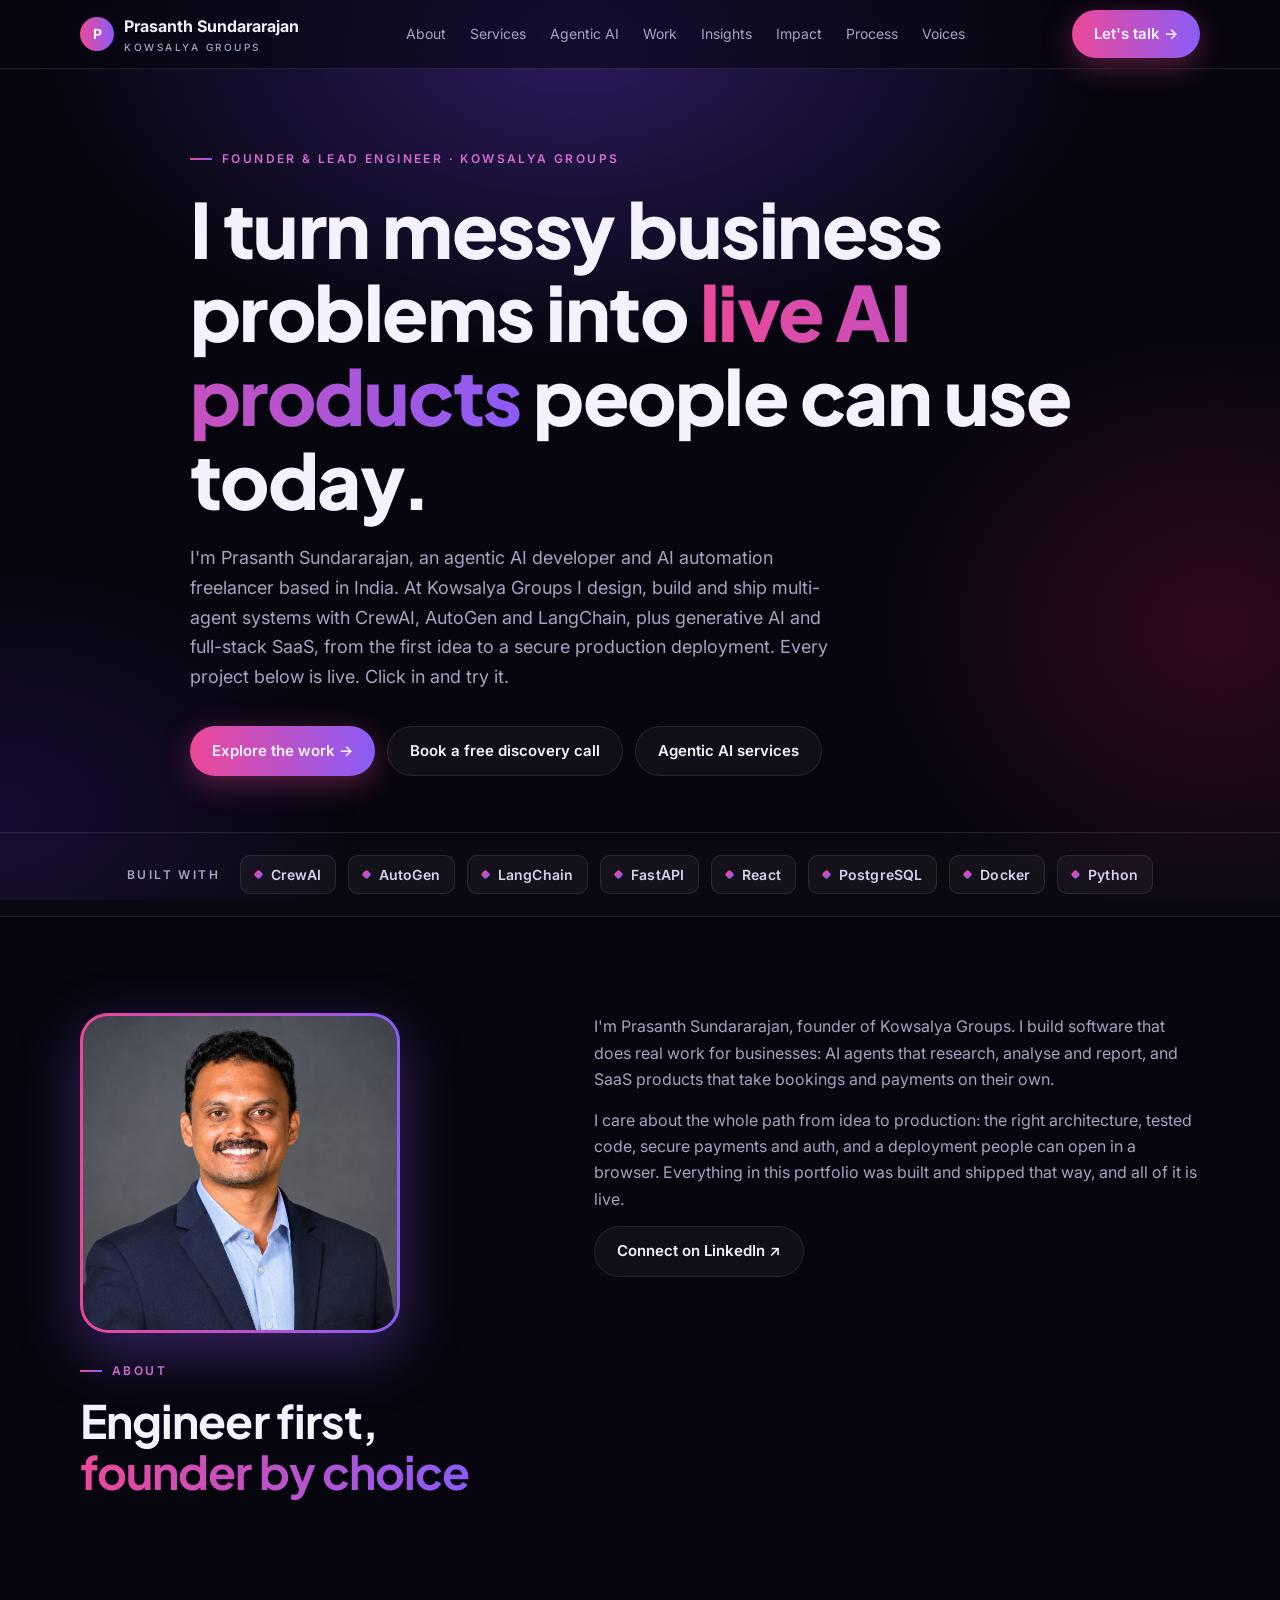
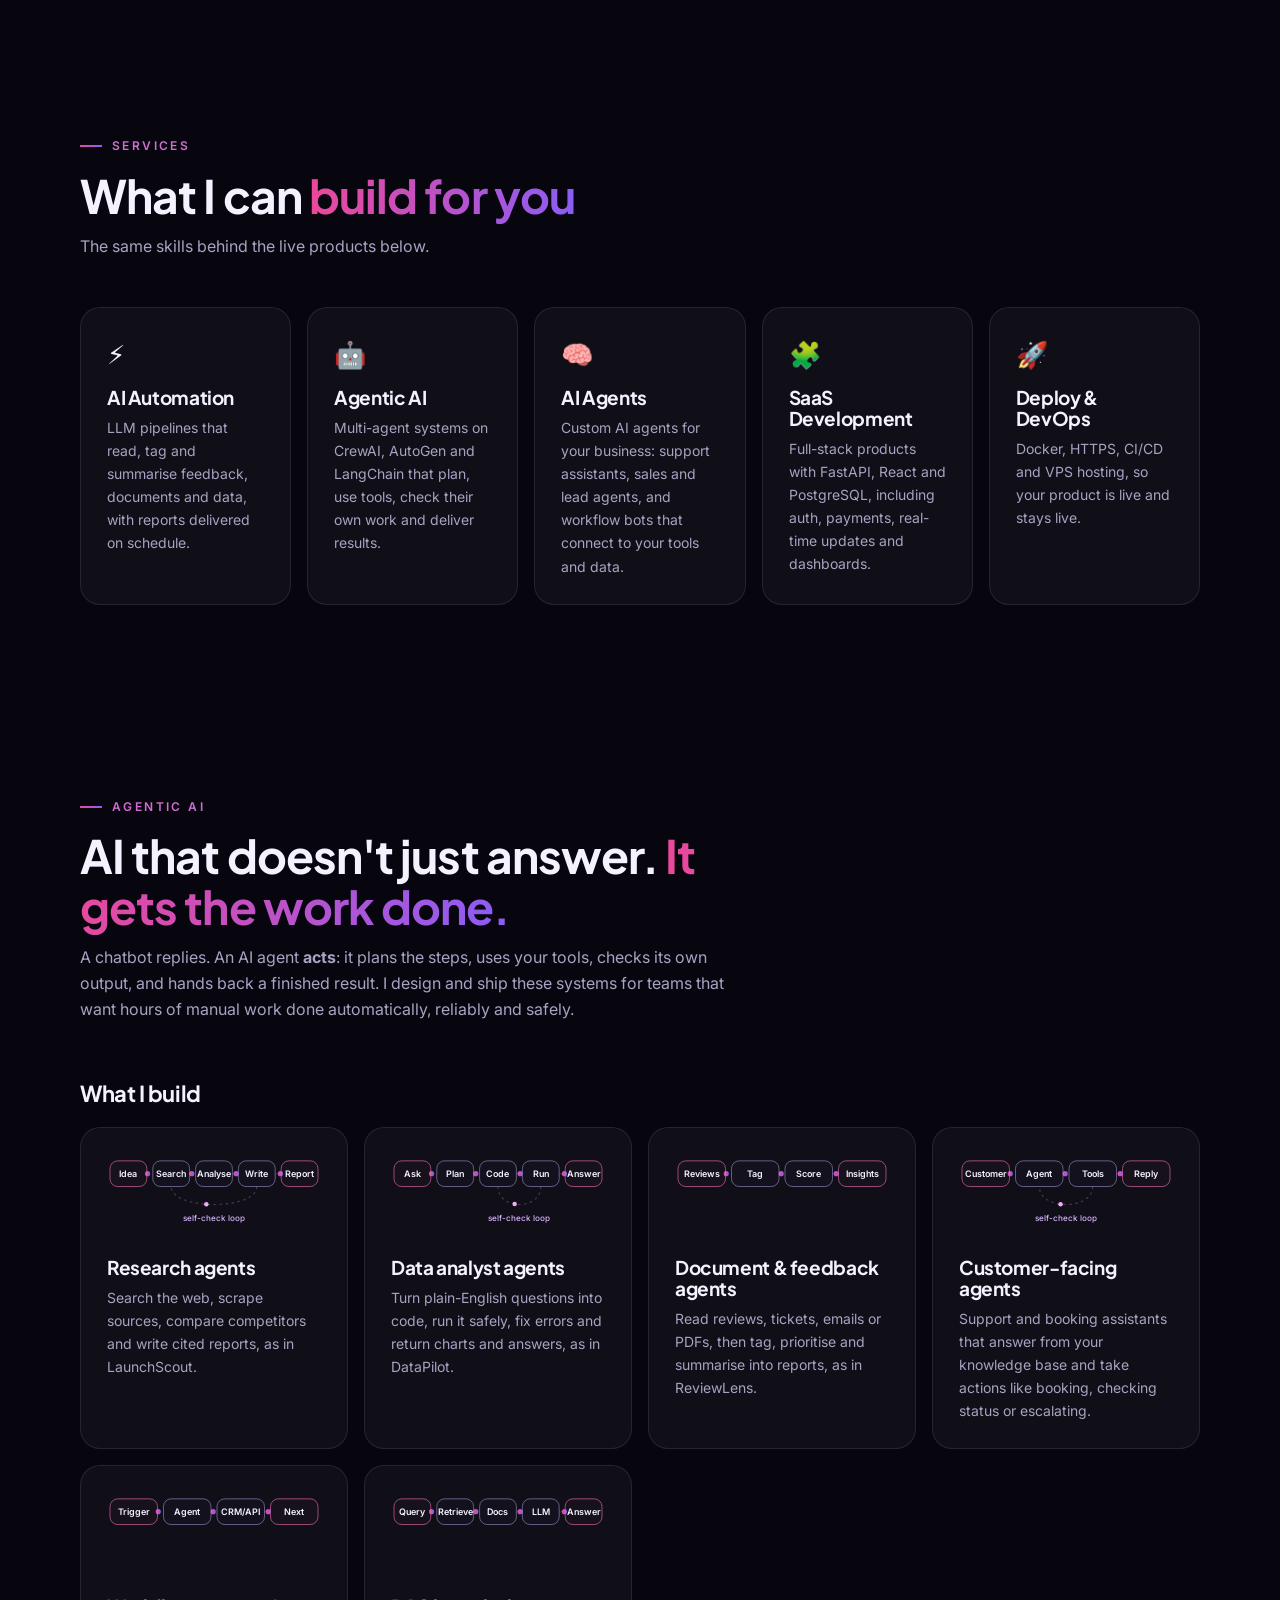
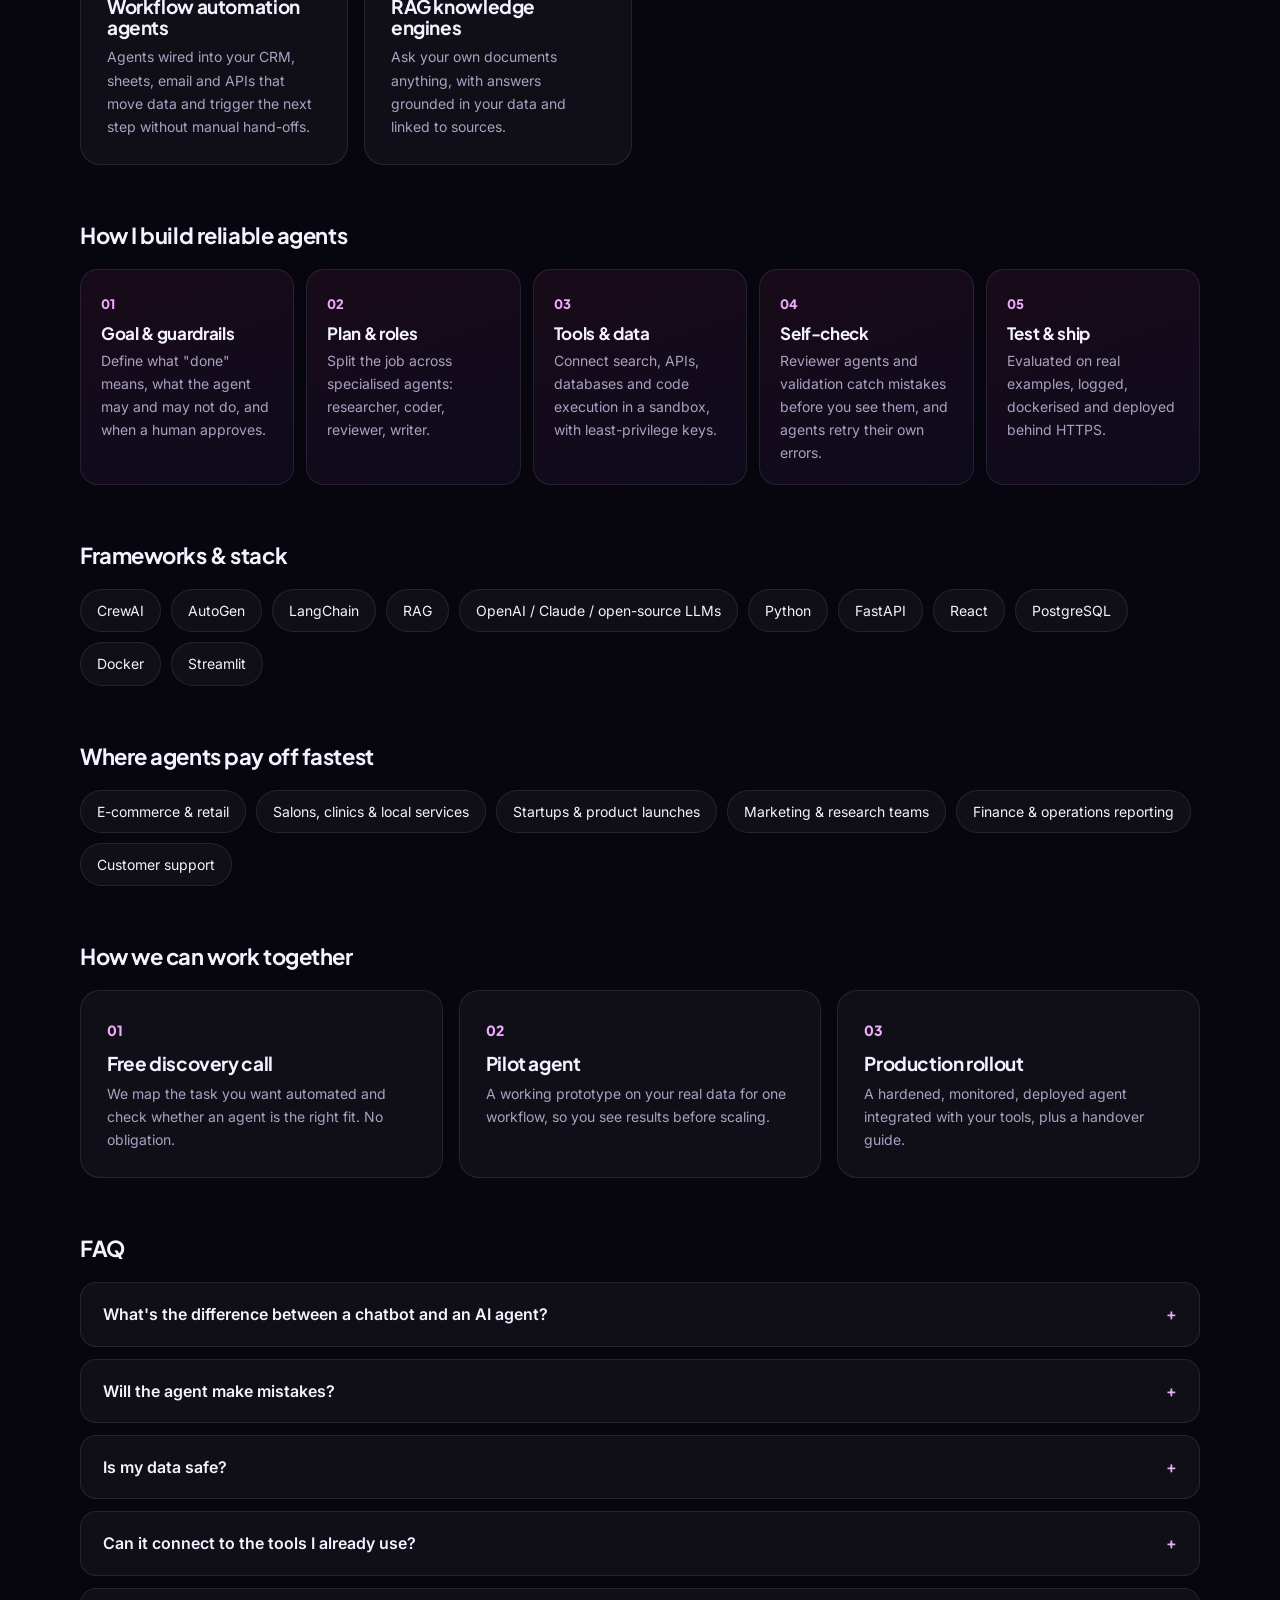
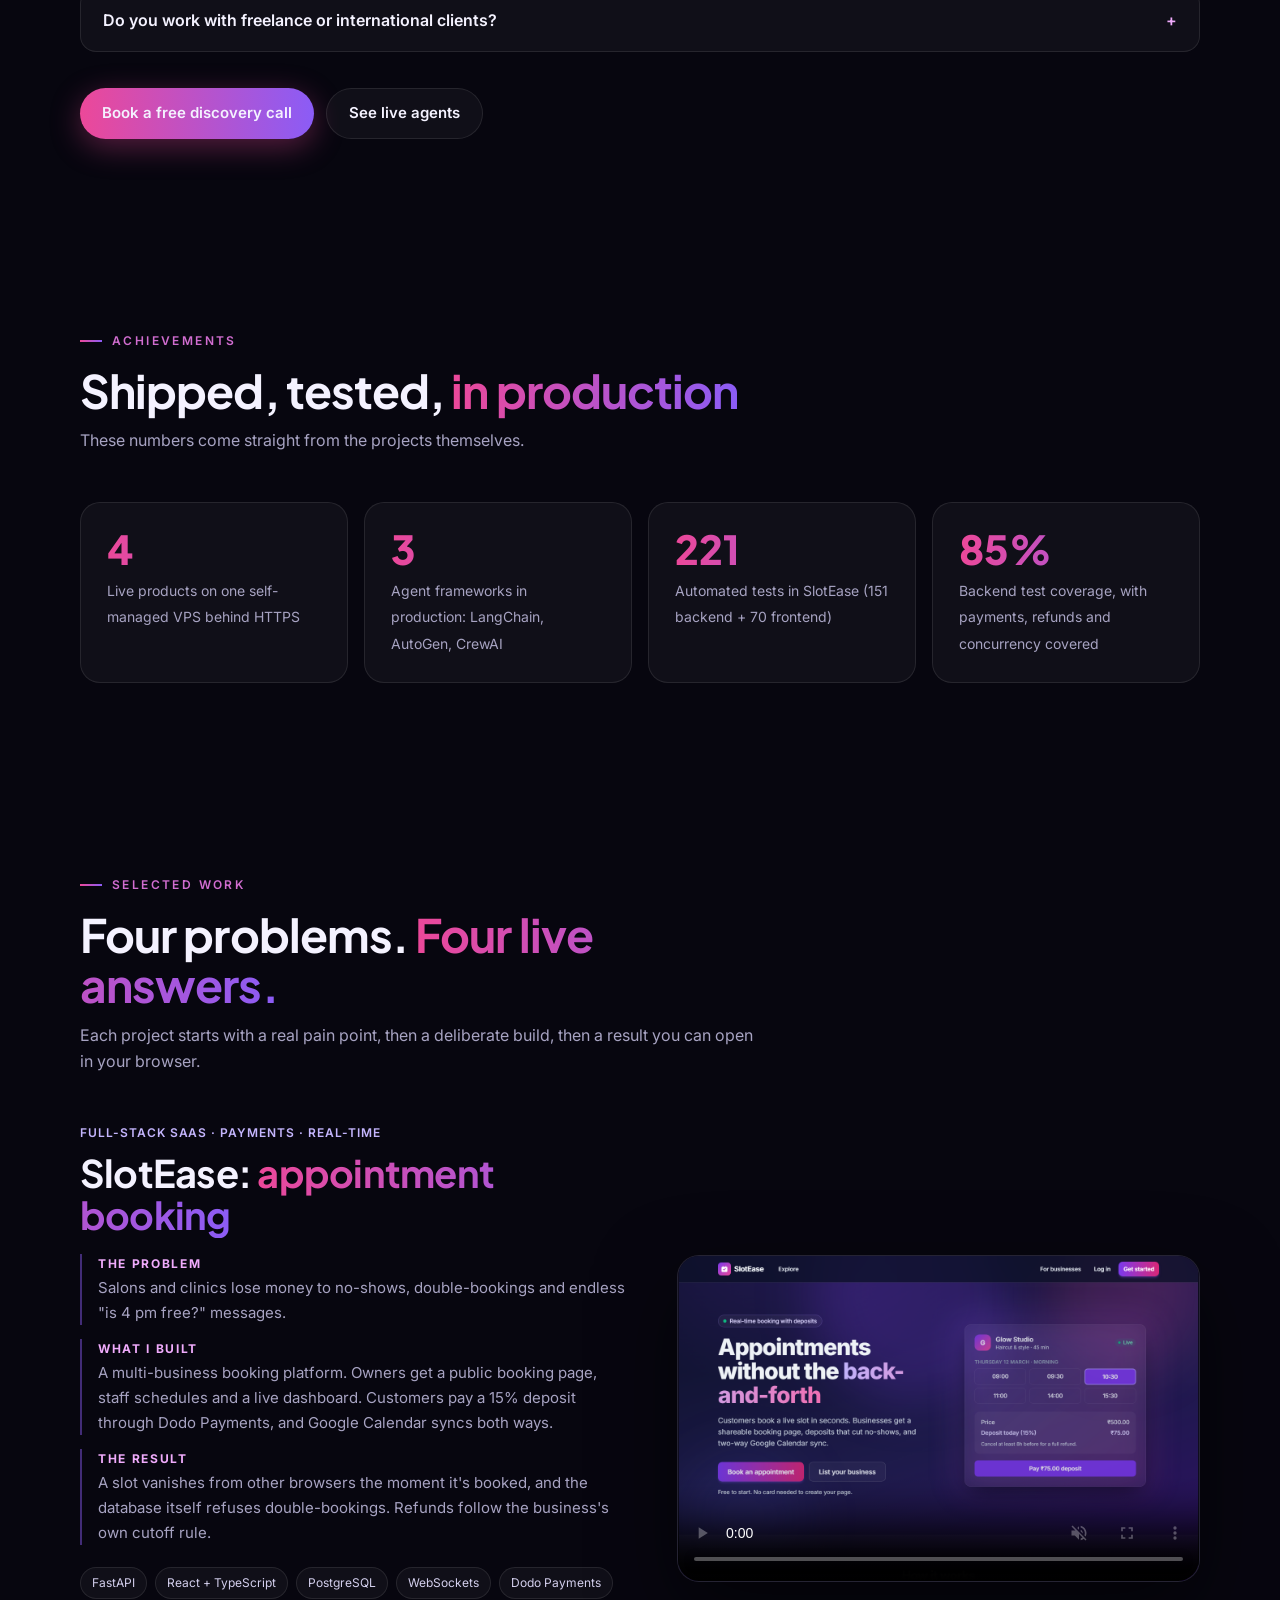
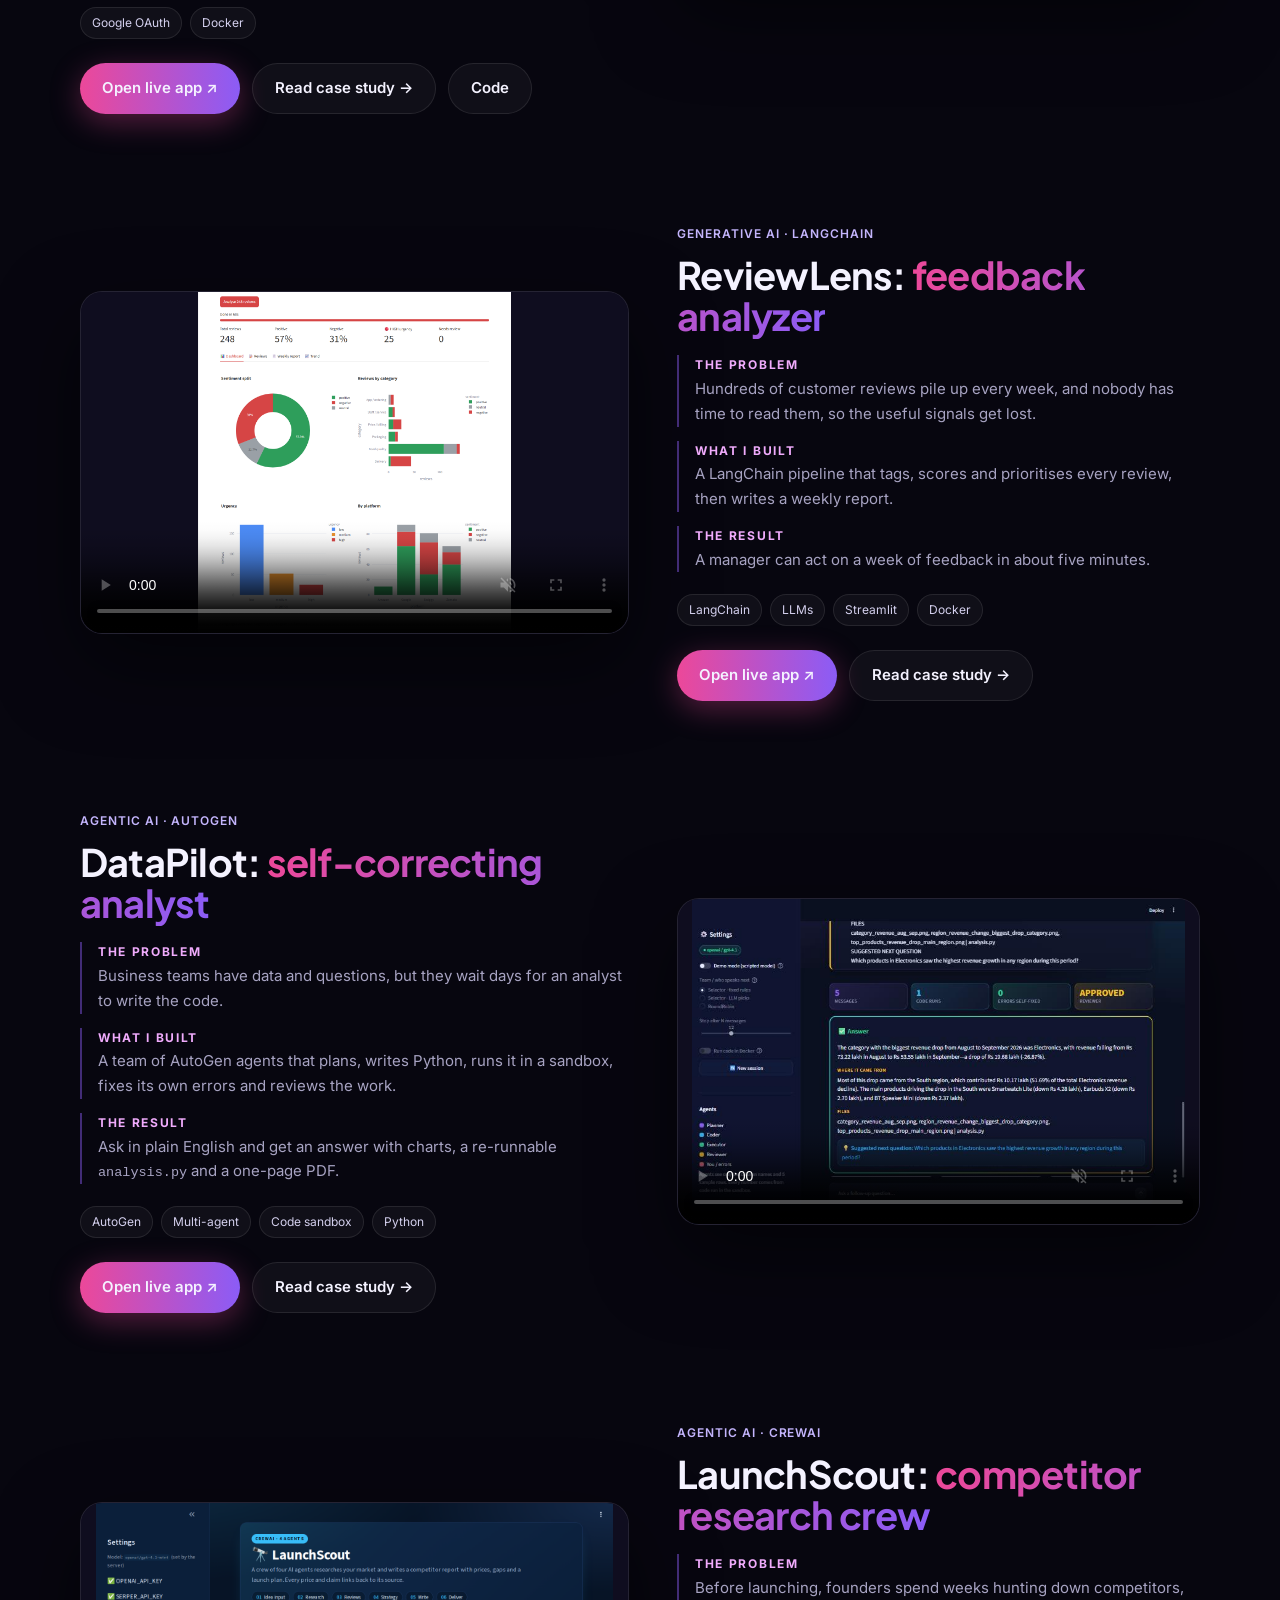
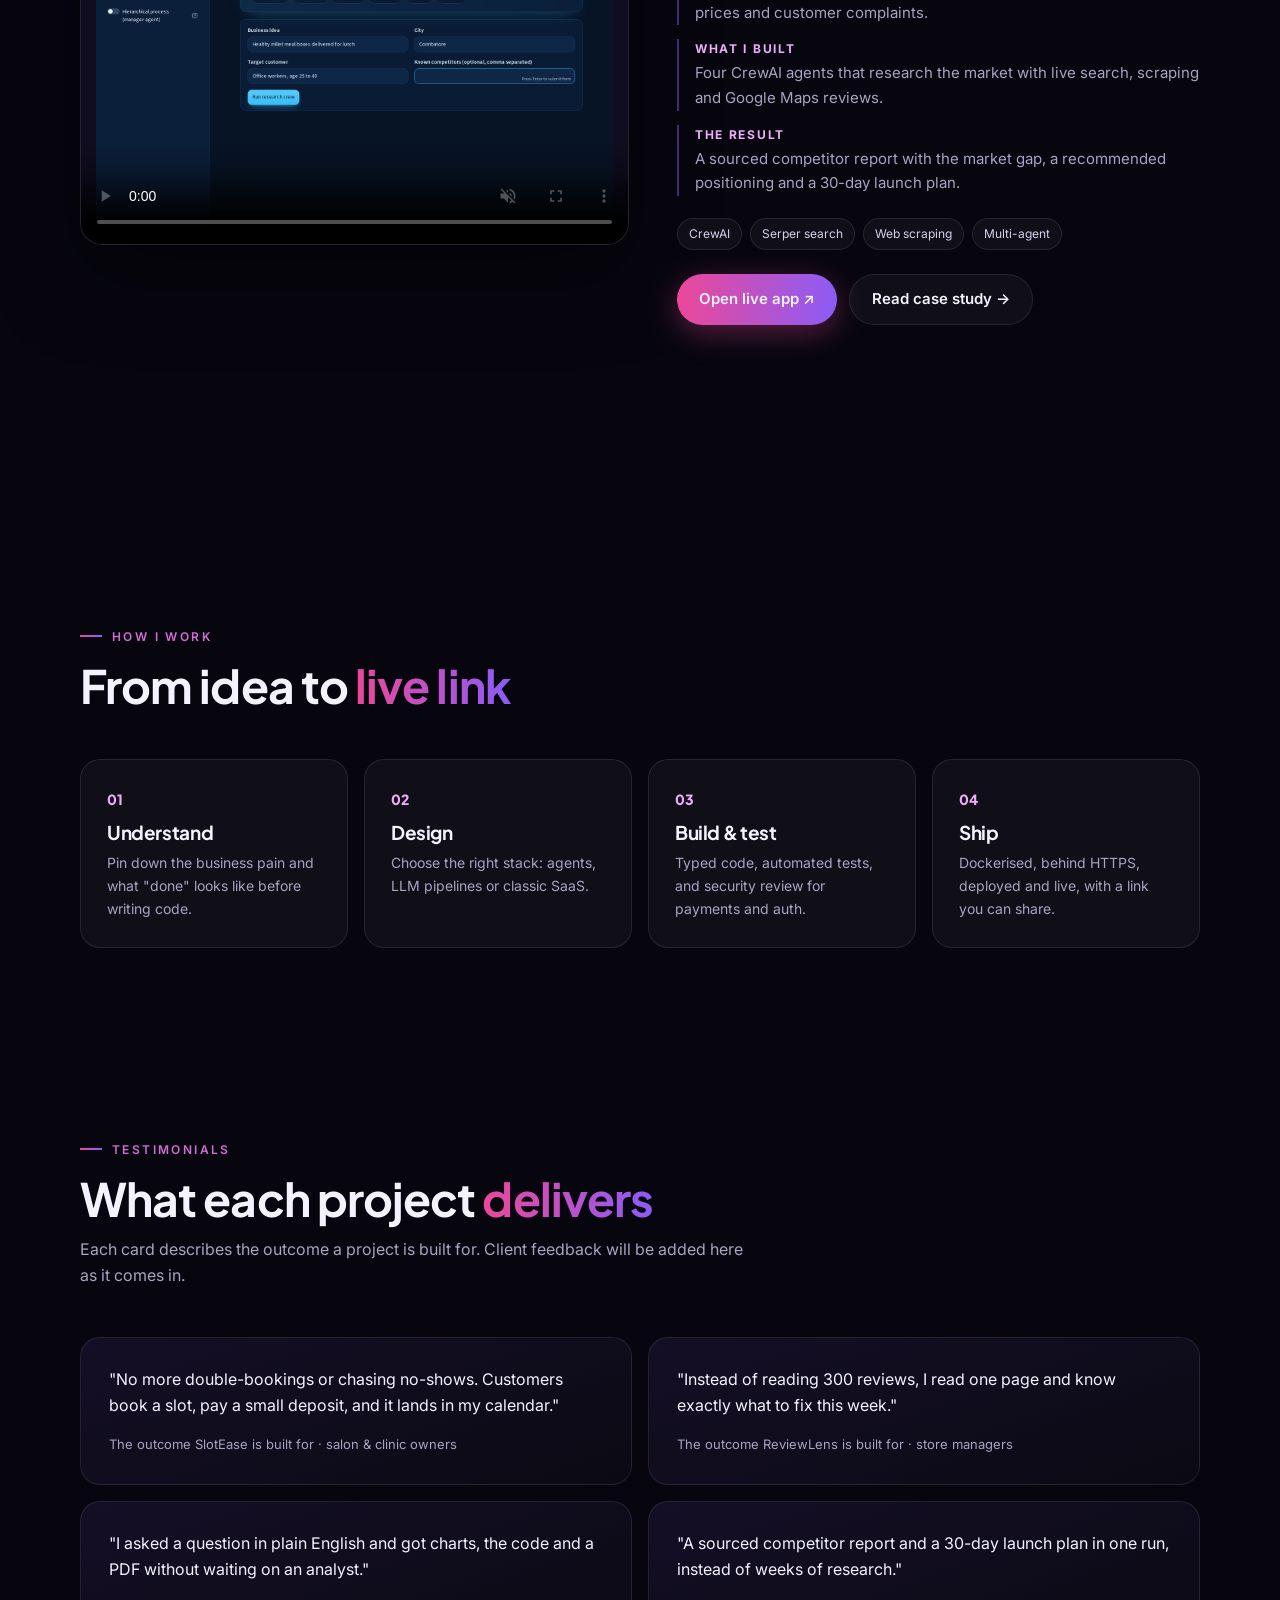
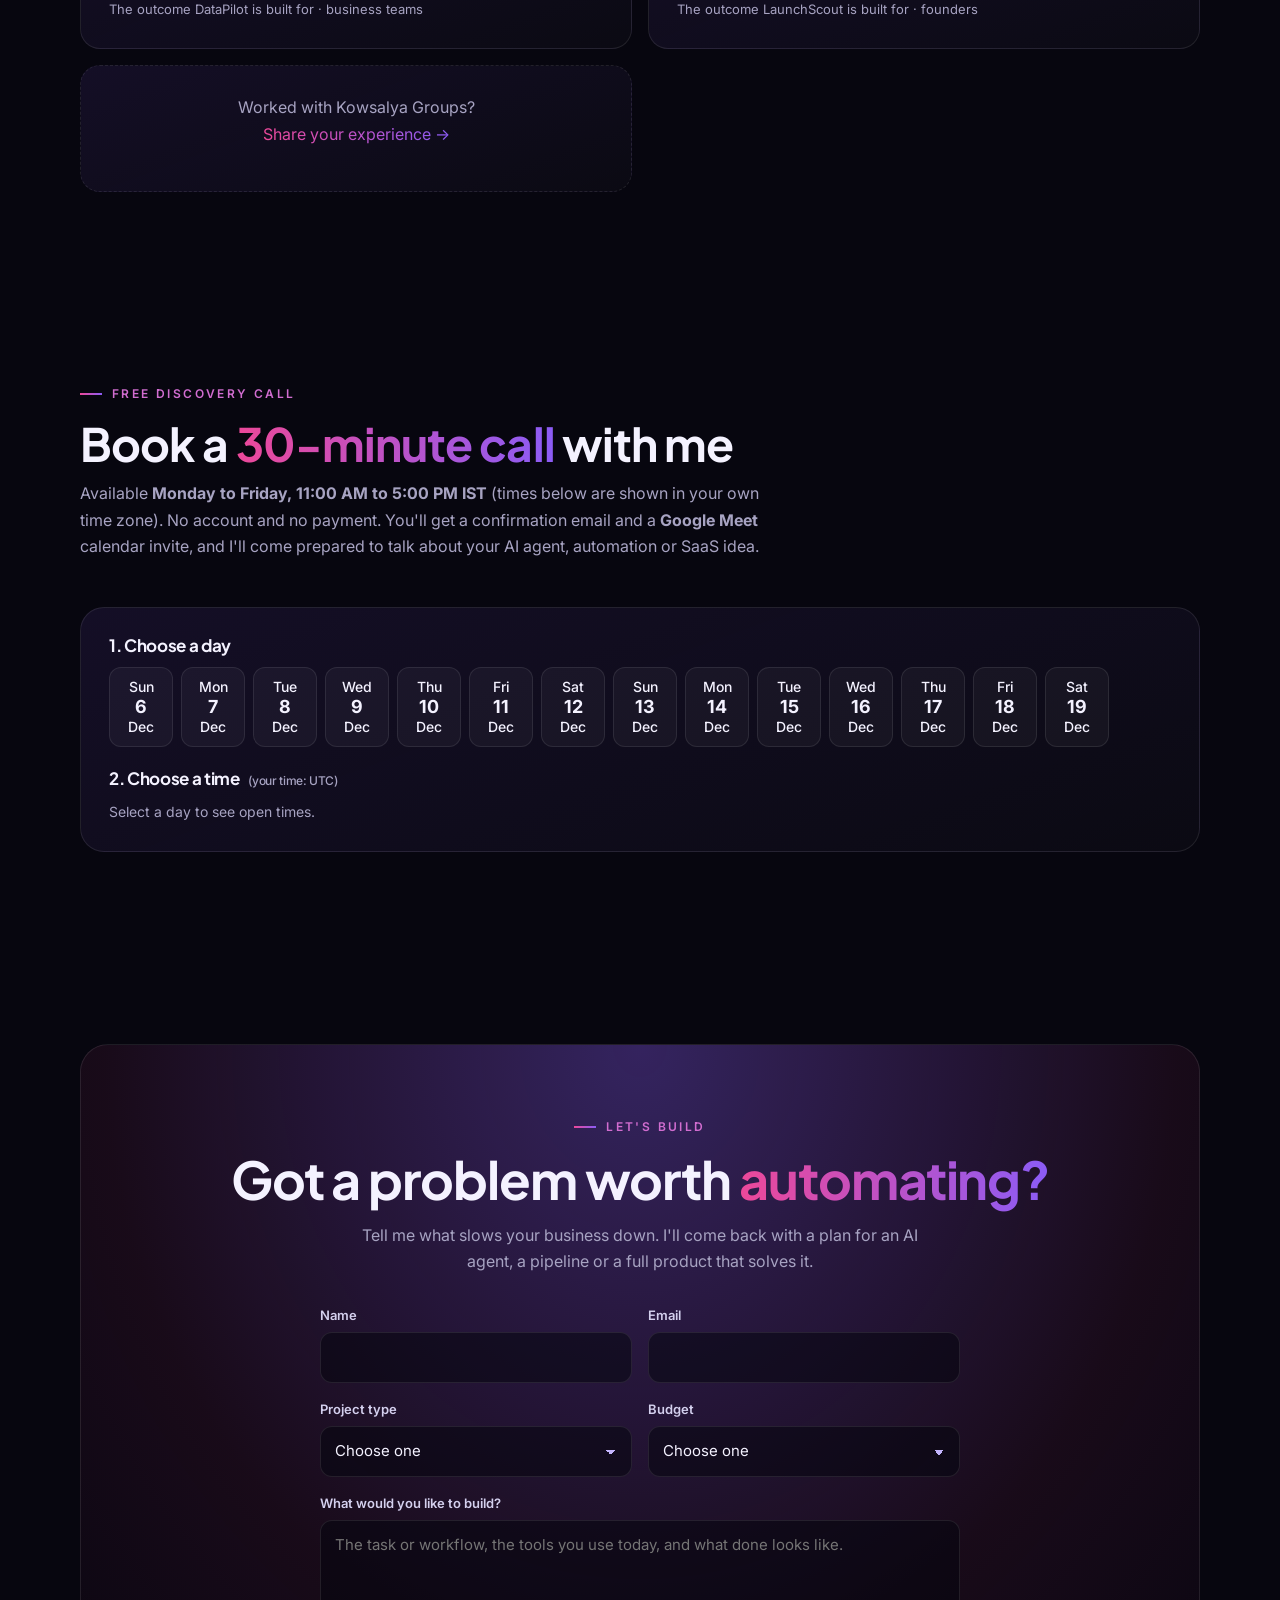
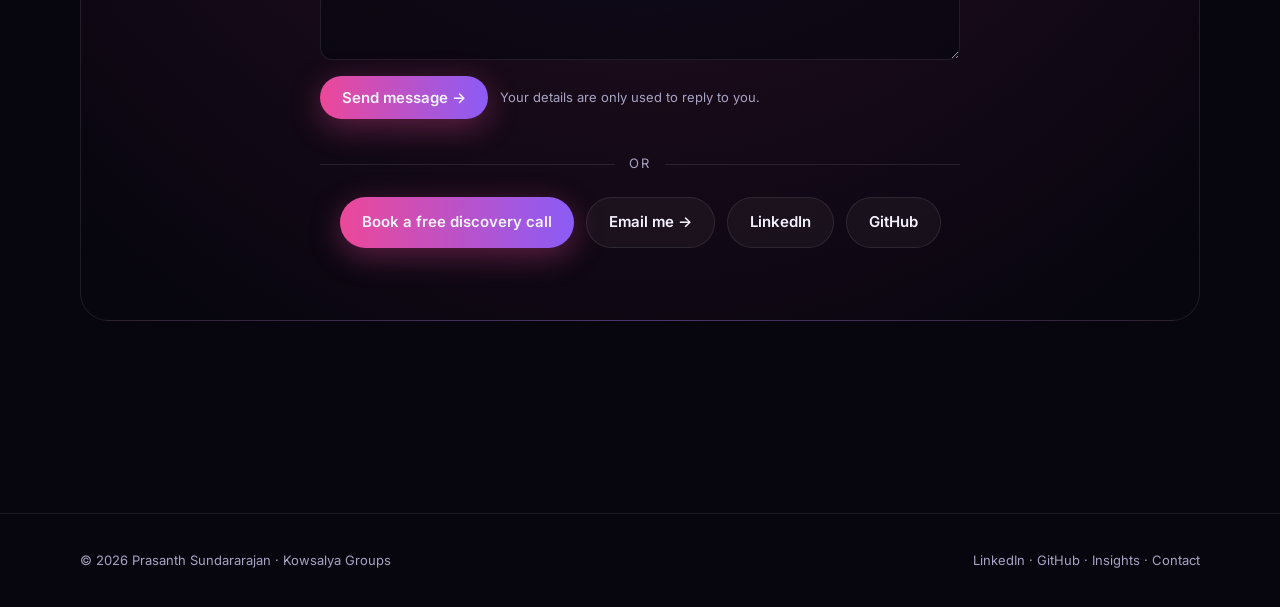
==== commit 0a4a86fa: "Contact form: budget ranges in visitor's local currency (INR for India) Co-Authored-By: Claude Opus " ====
--- a/index.html
+++ b/index.html
@@ -270,6 +270,6 @@
 
 <footer class="foot"><div class="wrap"><span>© 2026 Prasanth Sundararajan · Kowsalya Groups</span><span><a href="https://www.linkedin.com/in/prasanth-s-a093a7109/" target="_blank" rel="noopener">LinkedIn</a> · <a href="https://github.com/prasanth-sundararajan" target="_blank" rel="noopener">GitHub</a> · <a href="blog/index.html">Insights</a> · <a href="#contact">Contact</a></span></div></footer>
 
-<script src="assets/site.js?v=202611201702" defer></script>
+<script src="assets/site.js?v=202611201708" defer></script>
 </body>
 </html>
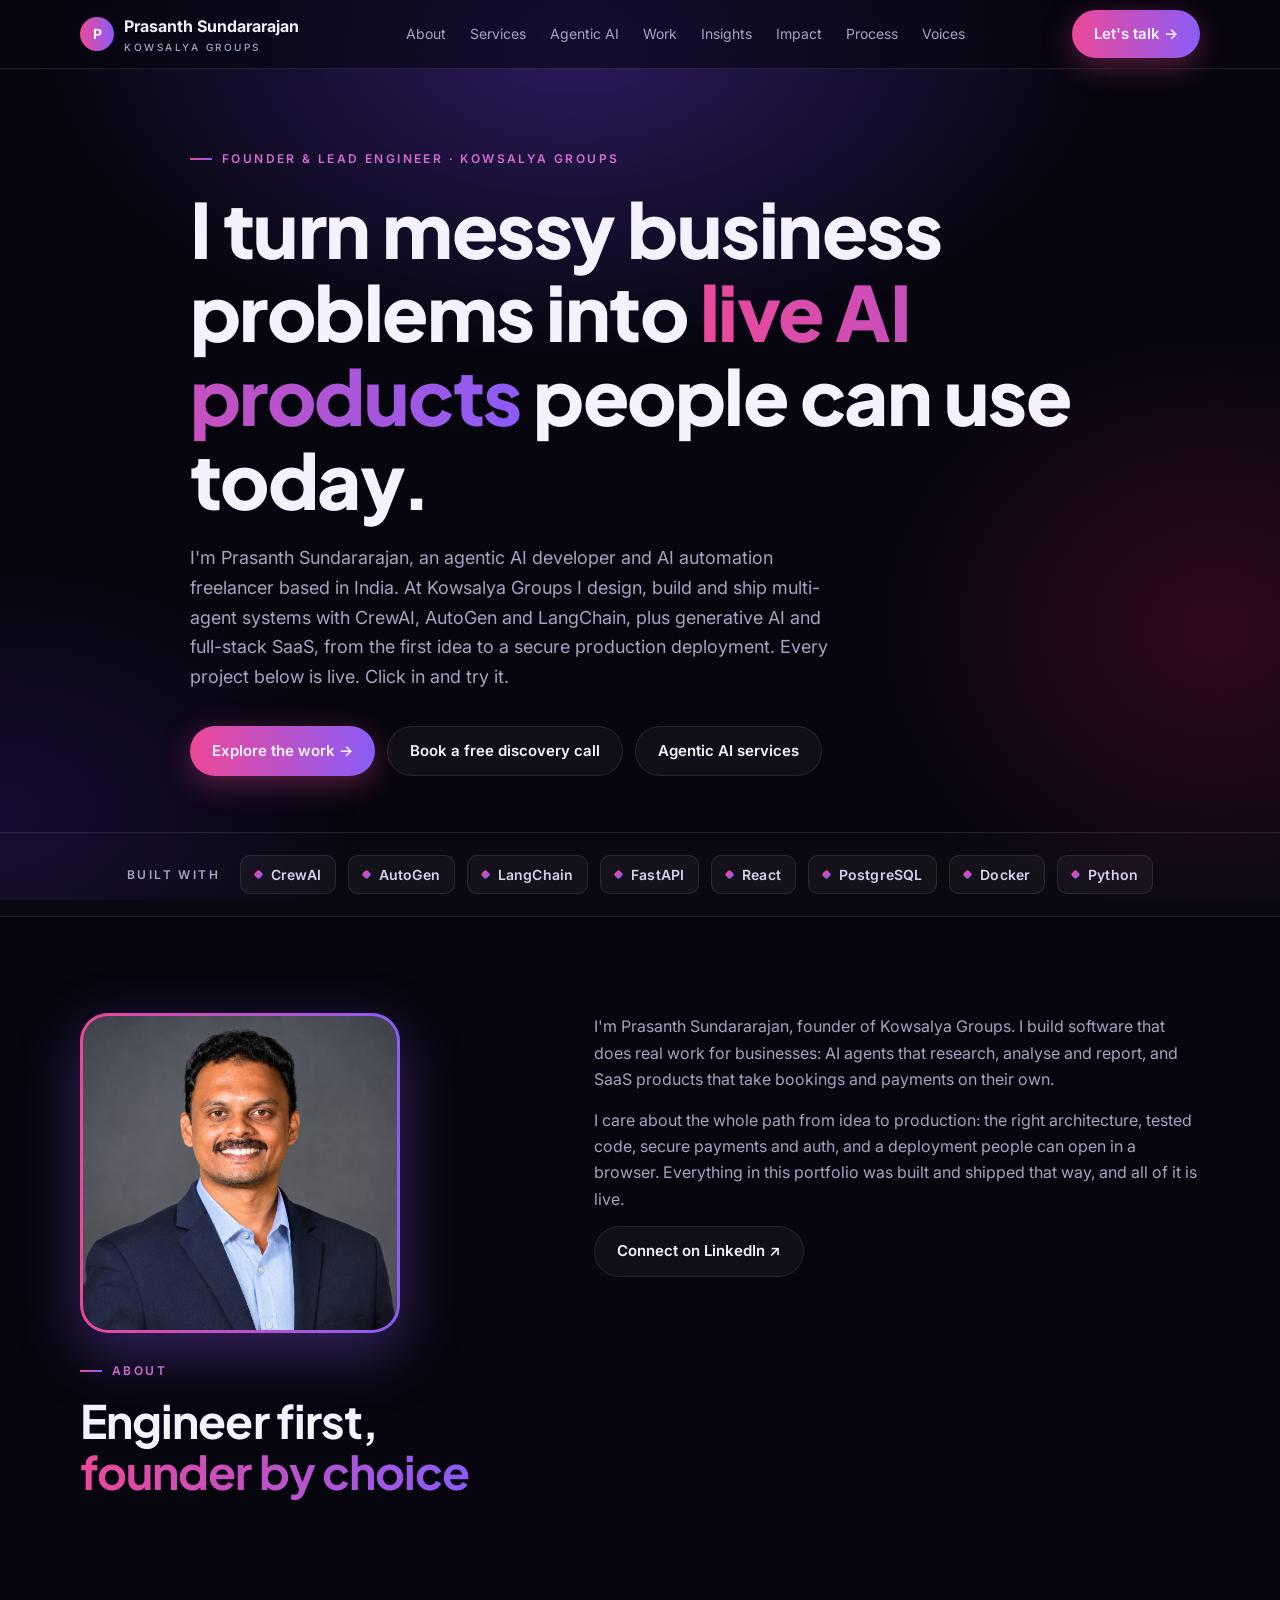
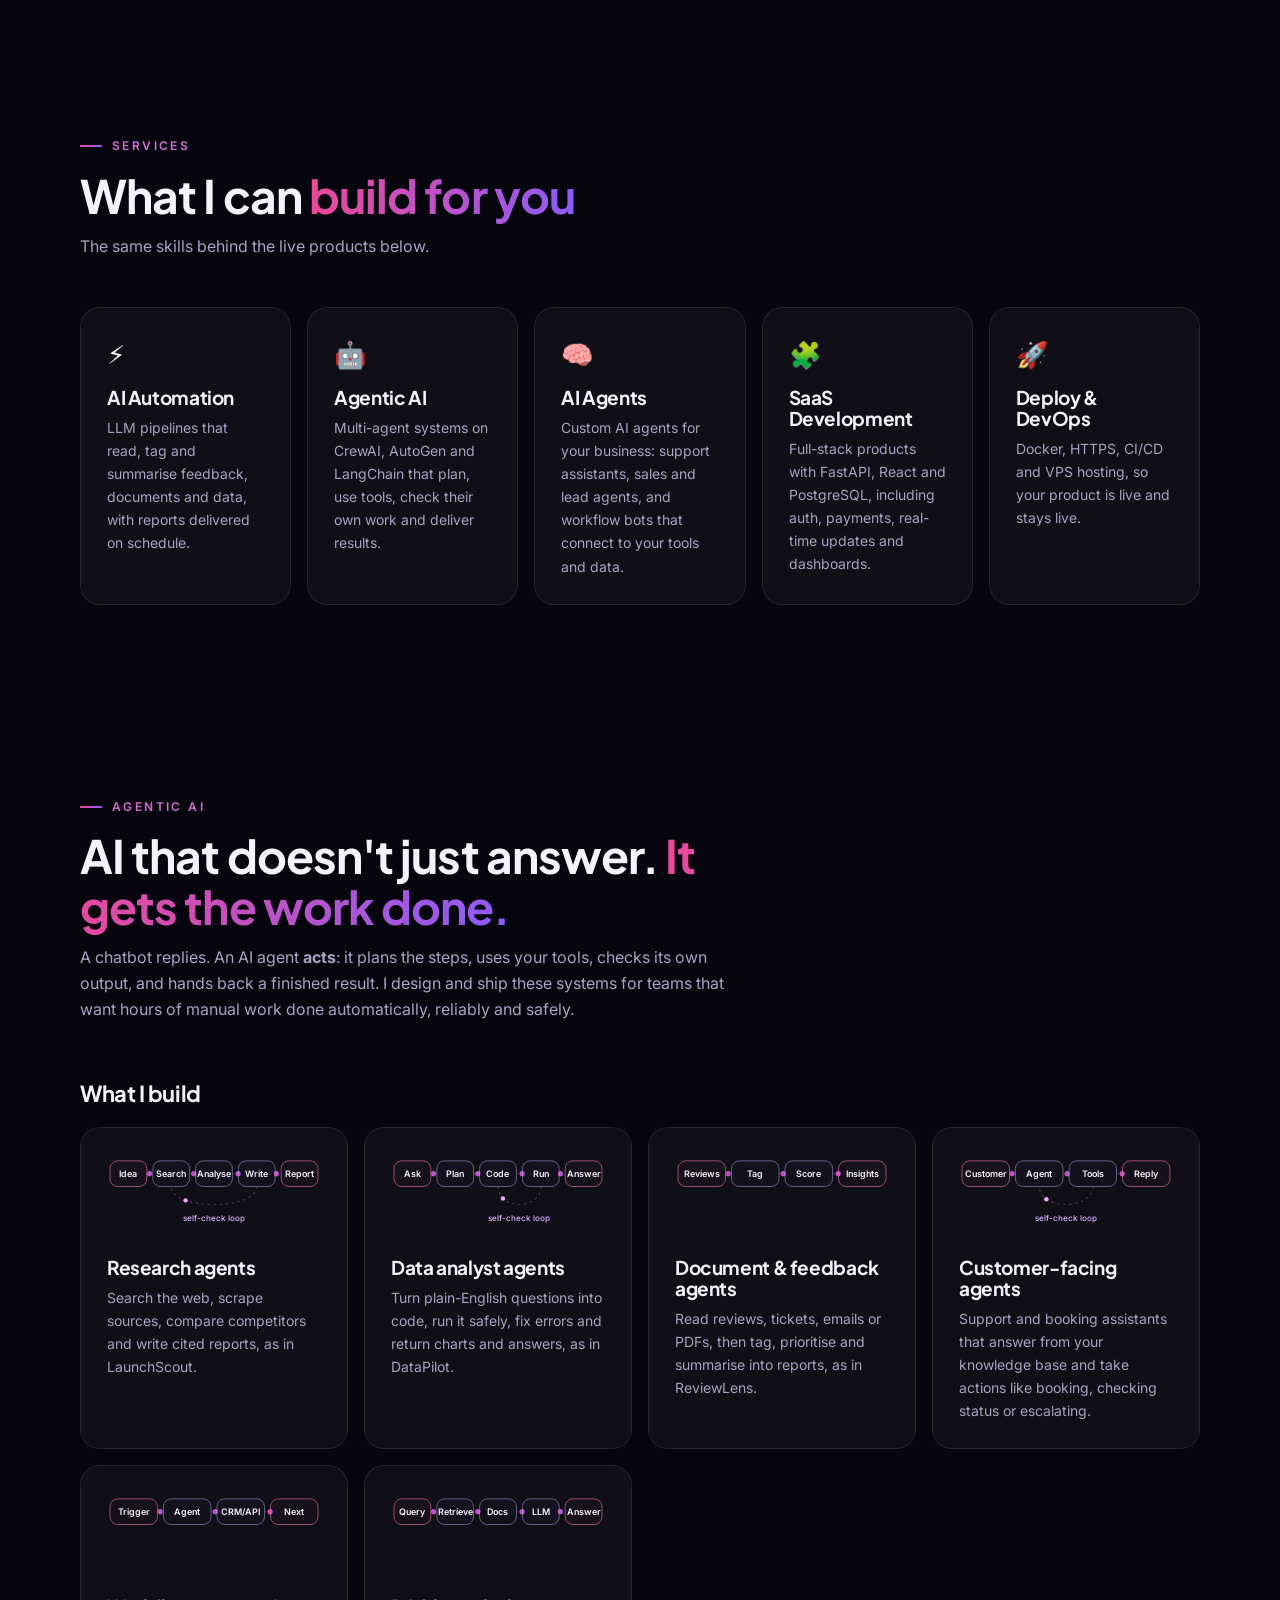
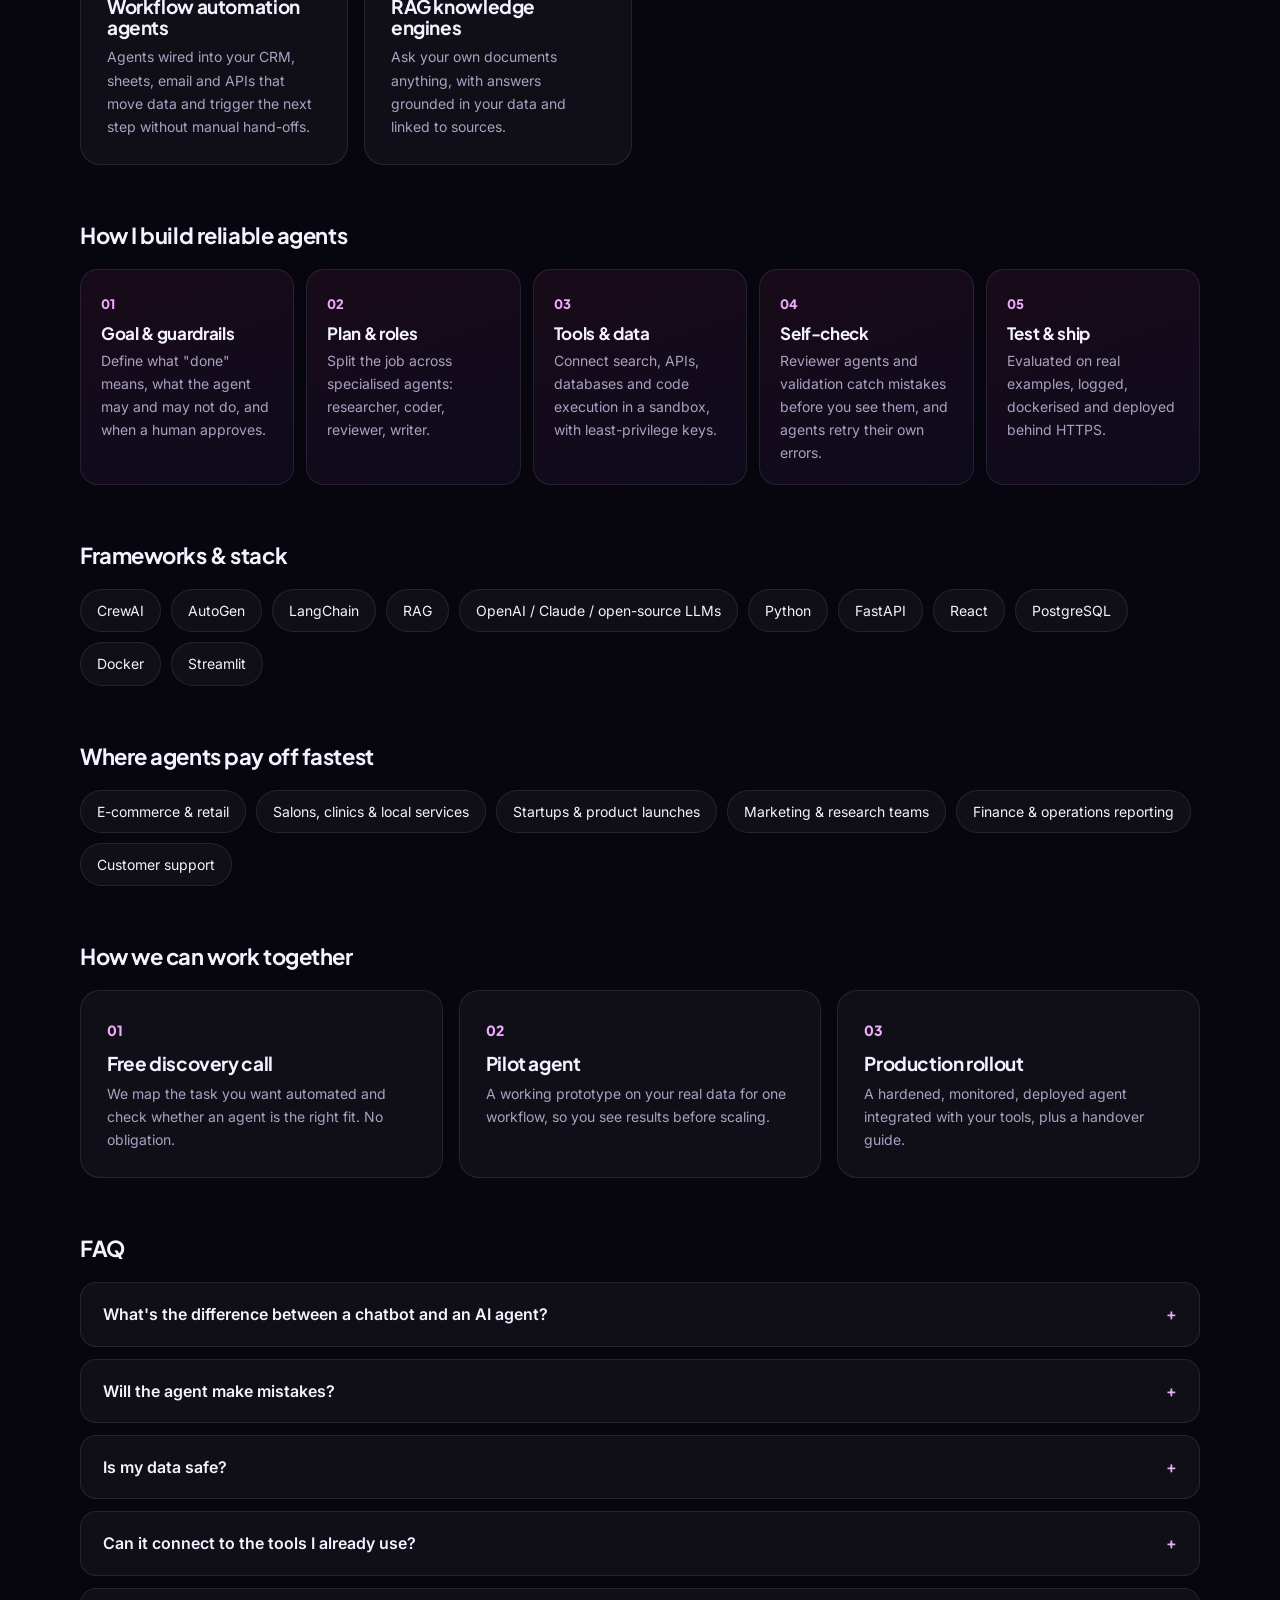
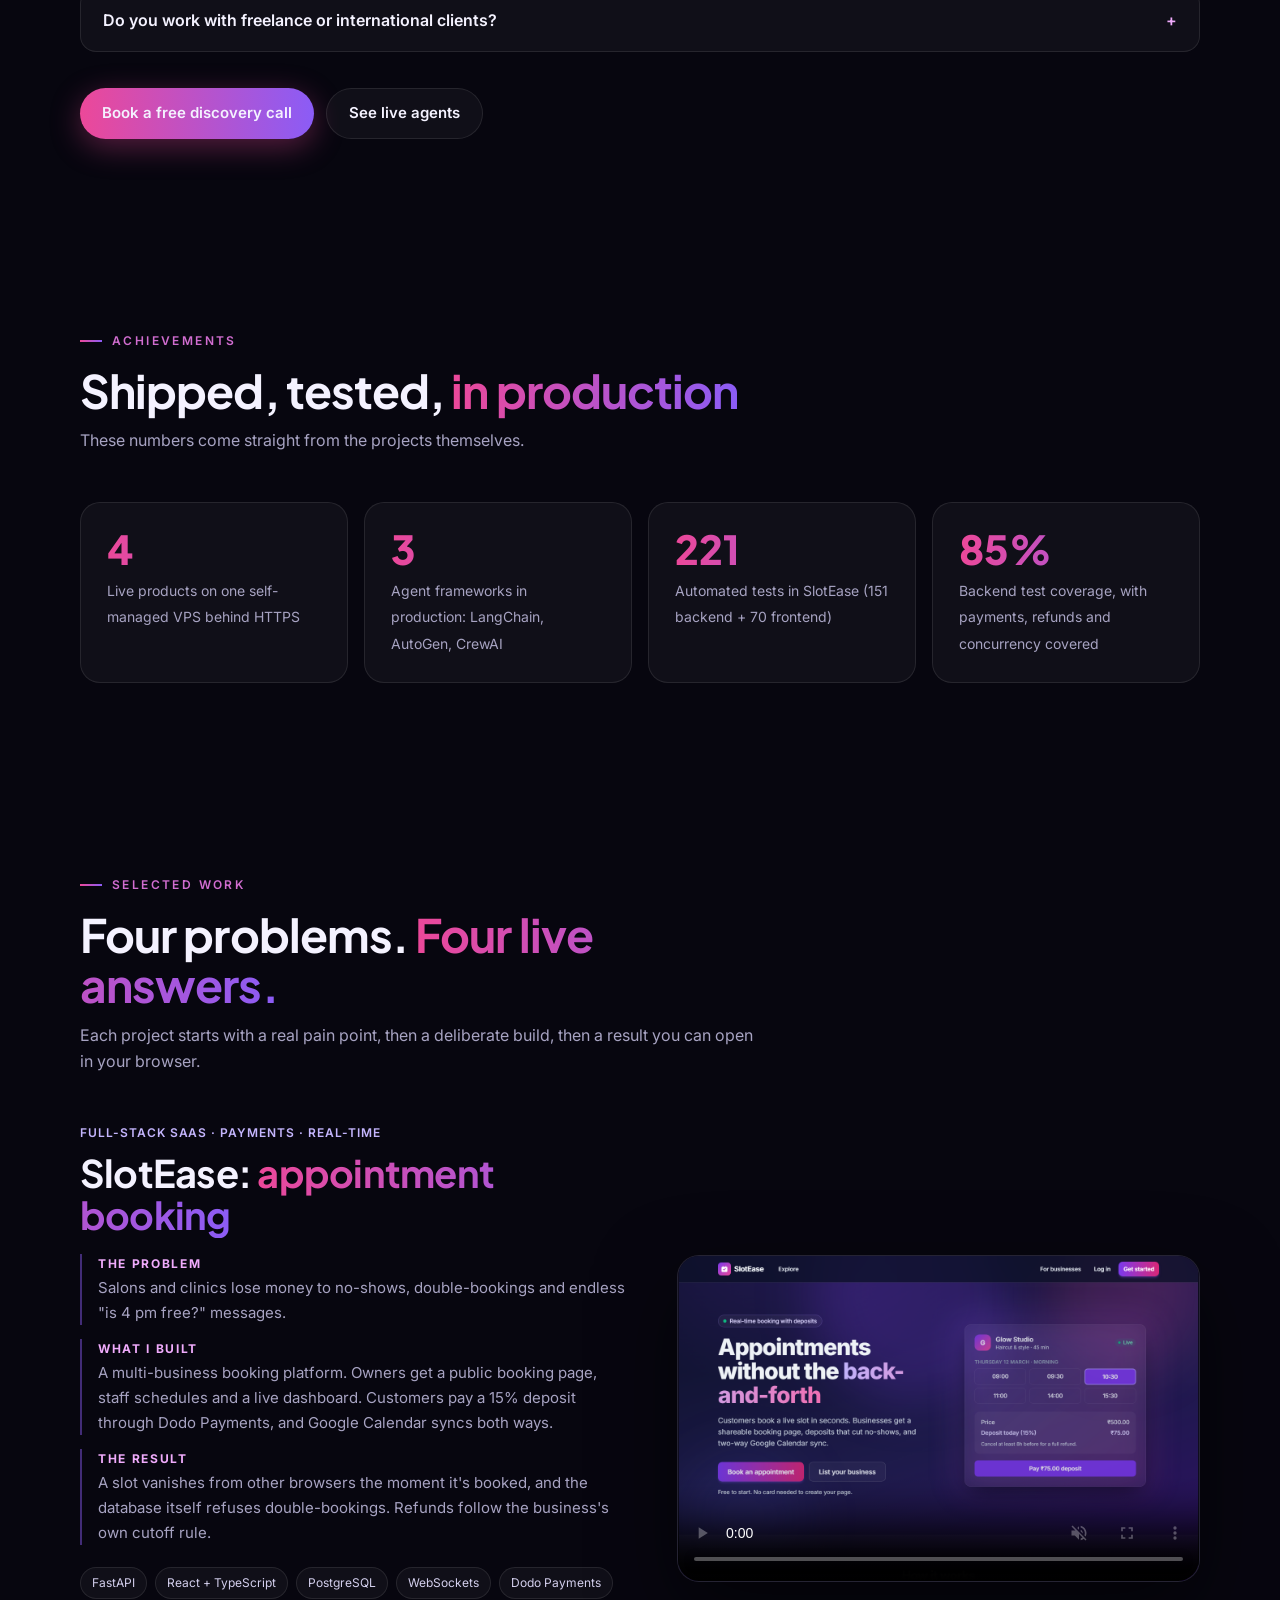
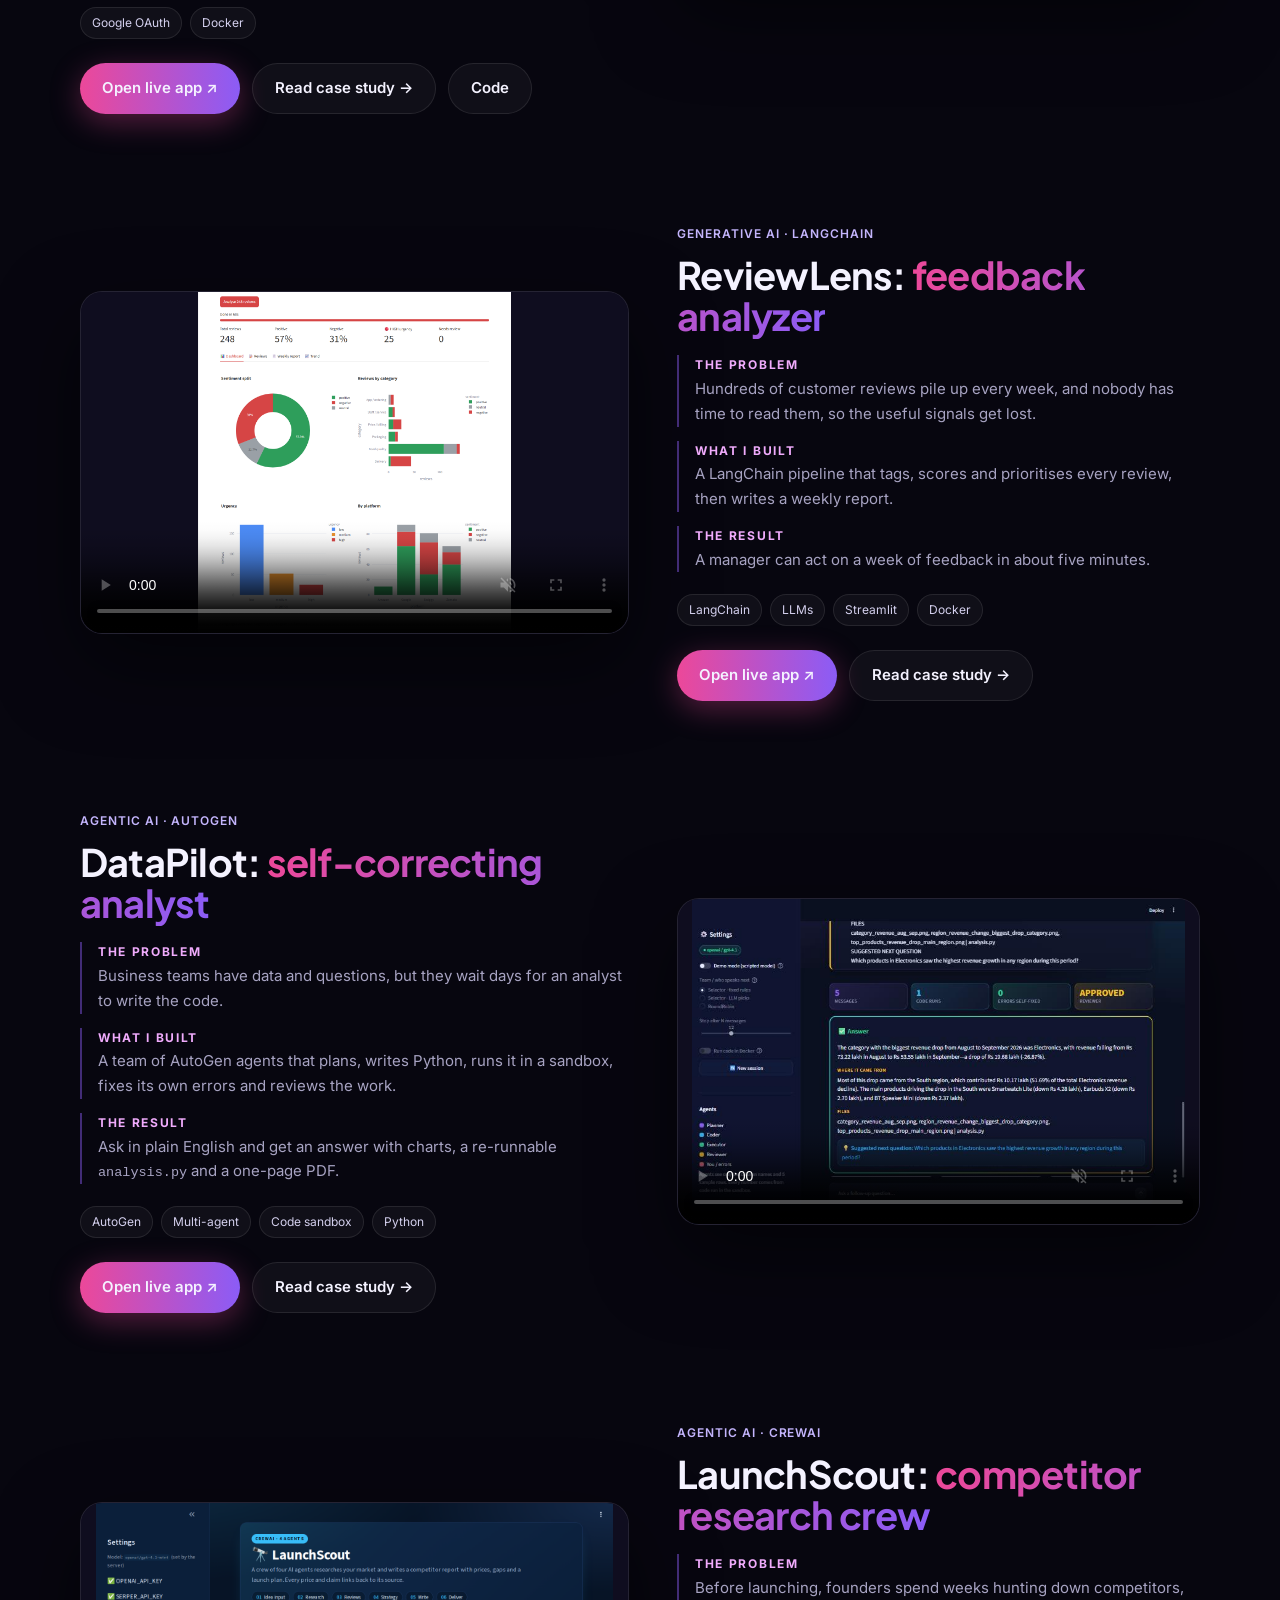
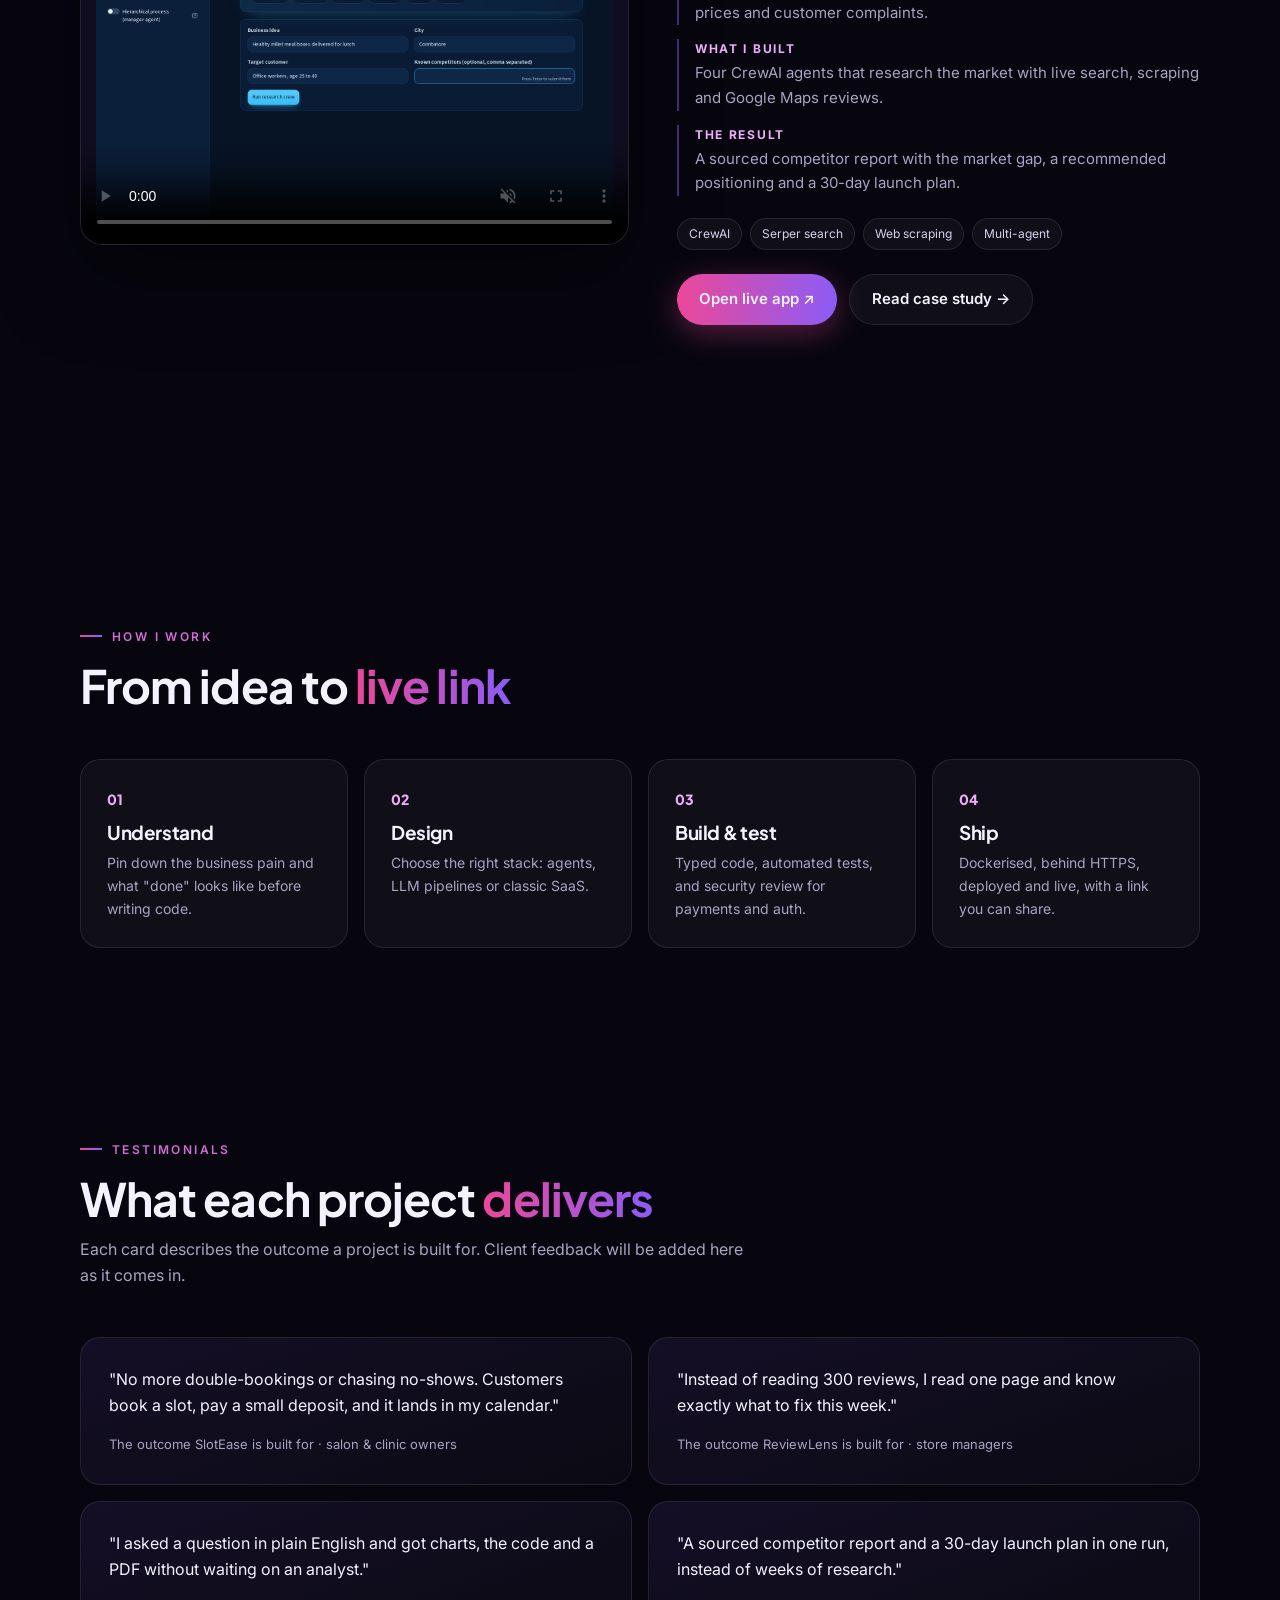
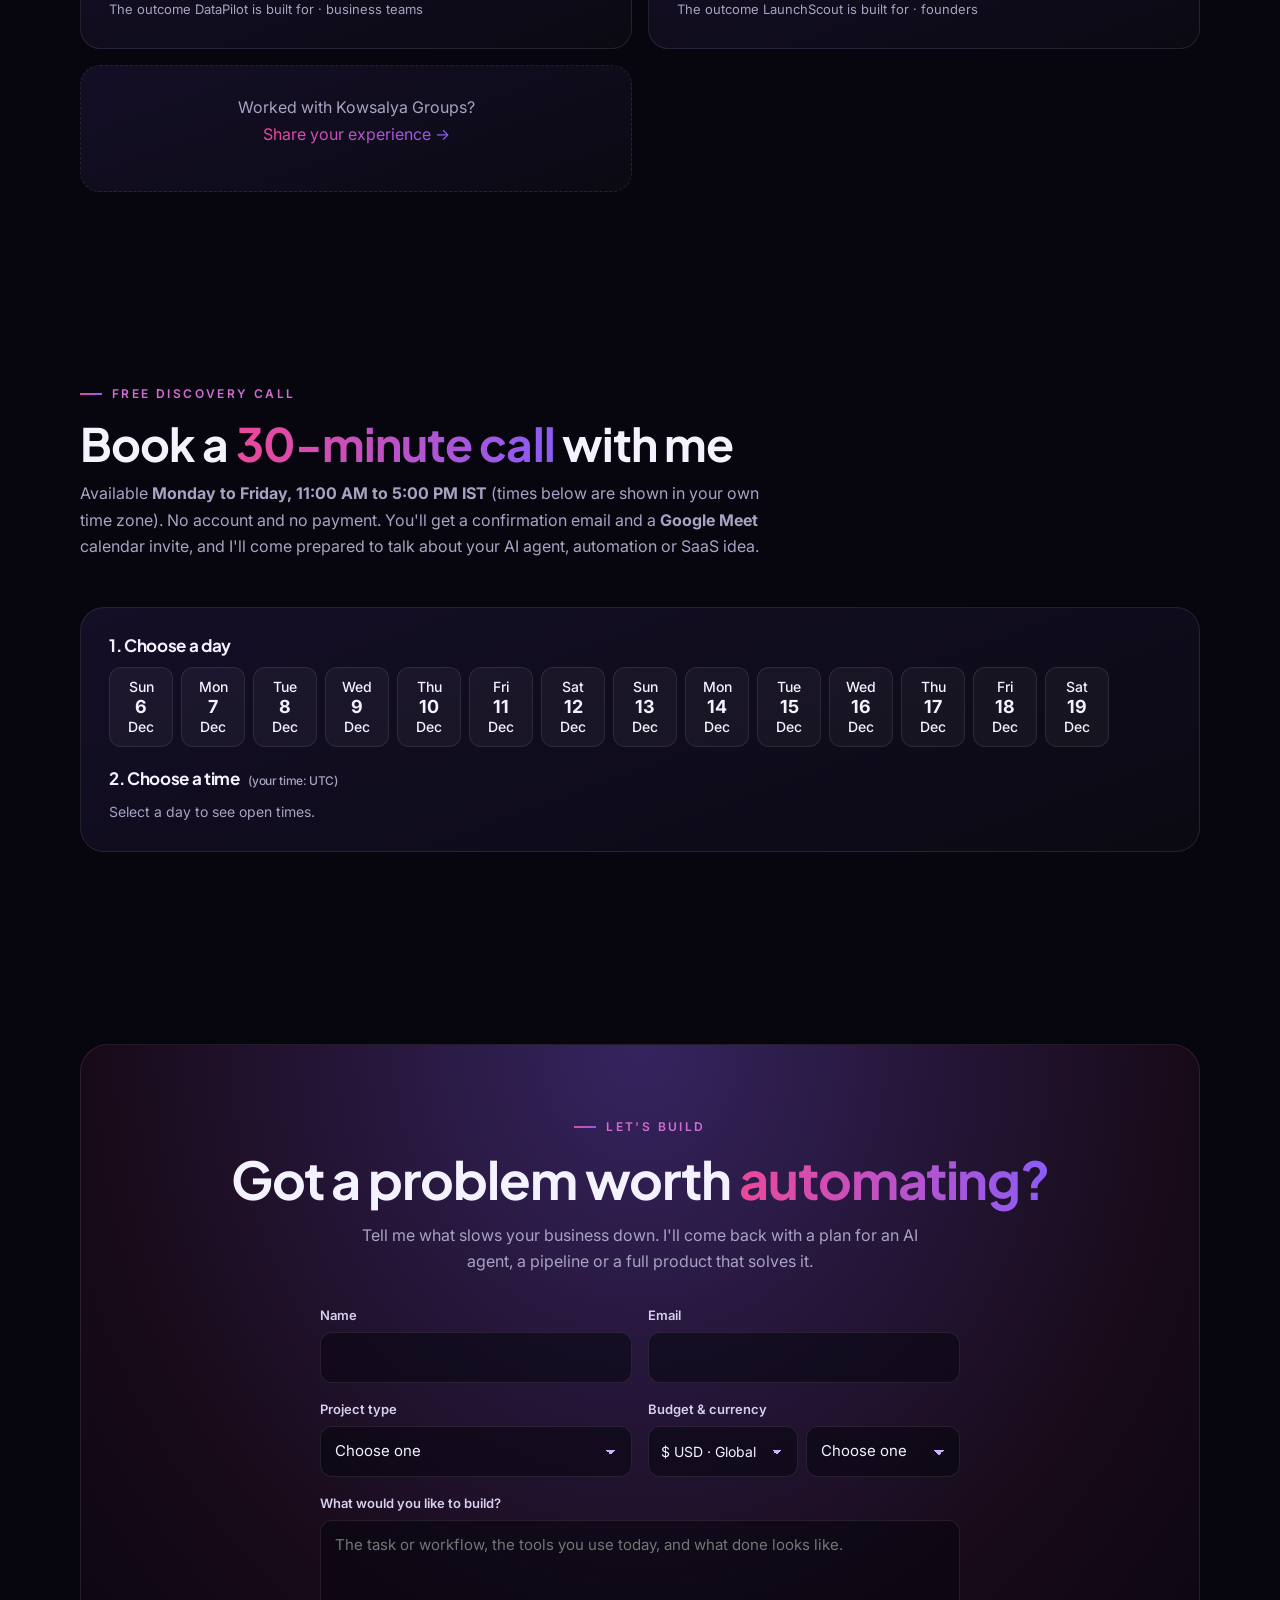
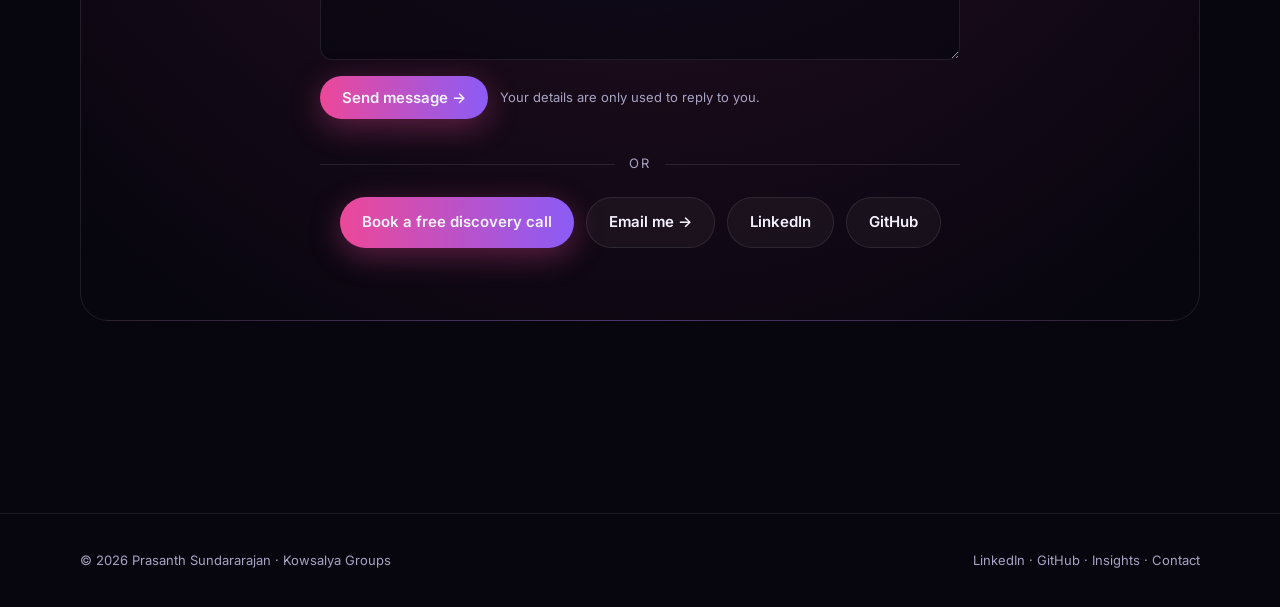
==== commit 12e2d0a7: "Contact form: selectable currency for budget (defaults to visitor's country) Co-Authored-By: Claude " ====
--- a/index.html
+++ b/index.html
@@ -27,7 +27,7 @@
 <link rel="preconnect" href="https://fonts.googleapis.com">
 <link rel="preconnect" href="https://fonts.gstatic.com" crossorigin>
 <link href="https://fonts.googleapis.com/css2?family=Inter:wght@400;500;600&amp;family=Plus+Jakarta+Sans:wght@700;800&amp;display=swap" rel="stylesheet">
-<link rel="stylesheet" href="assets/site.css?v=202611201644">
+<link rel="stylesheet" href="assets/site.css?v=202611201711">
 <script type="application/ld+json">
 {
  "@context": "https://schema.org",
@@ -270,6 +270,6 @@
 
 <footer class="foot"><div class="wrap"><span>© 2026 Prasanth Sundararajan · Kowsalya Groups</span><span><a href="https://www.linkedin.com/in/prasanth-s-a093a7109/" target="_blank" rel="noopener">LinkedIn</a> · <a href="https://github.com/prasanth-sundararajan" target="_blank" rel="noopener">GitHub</a> · <a href="blog/index.html">Insights</a> · <a href="#contact">Contact</a></span></div></footer>
 
-<script src="assets/site.js?v=202611201708" defer></script>
+<script src="assets/site.js?v=202611201711" defer></script>
 </body>
 </html>
--- a/assets/site.css
+++ b/assets/site.css
@@ -233,3 +233,6 @@
 .booker-form .hp{position:absolute;left:-9999px;width:1px;height:1px}
 .booker-msg{font-size:14px;color:#fda4af;min-height:1em}.booker-done h3{font-size:22px}.booker-done p{color:var(--muted)}
 @media (max-width:640px){.booker{padding:20px}.booker-row{grid-template-columns:1fr}}
+
+.budget-row{display:grid;grid-template-columns:minmax(150px,.9fr) minmax(0,1.2fr);gap:8px}.budget-row .currency-pick{padding-left:12px;padding-right:30px;font-size:14px}
+@media (max-width:480px){.budget-row{grid-template-columns:1fr}}
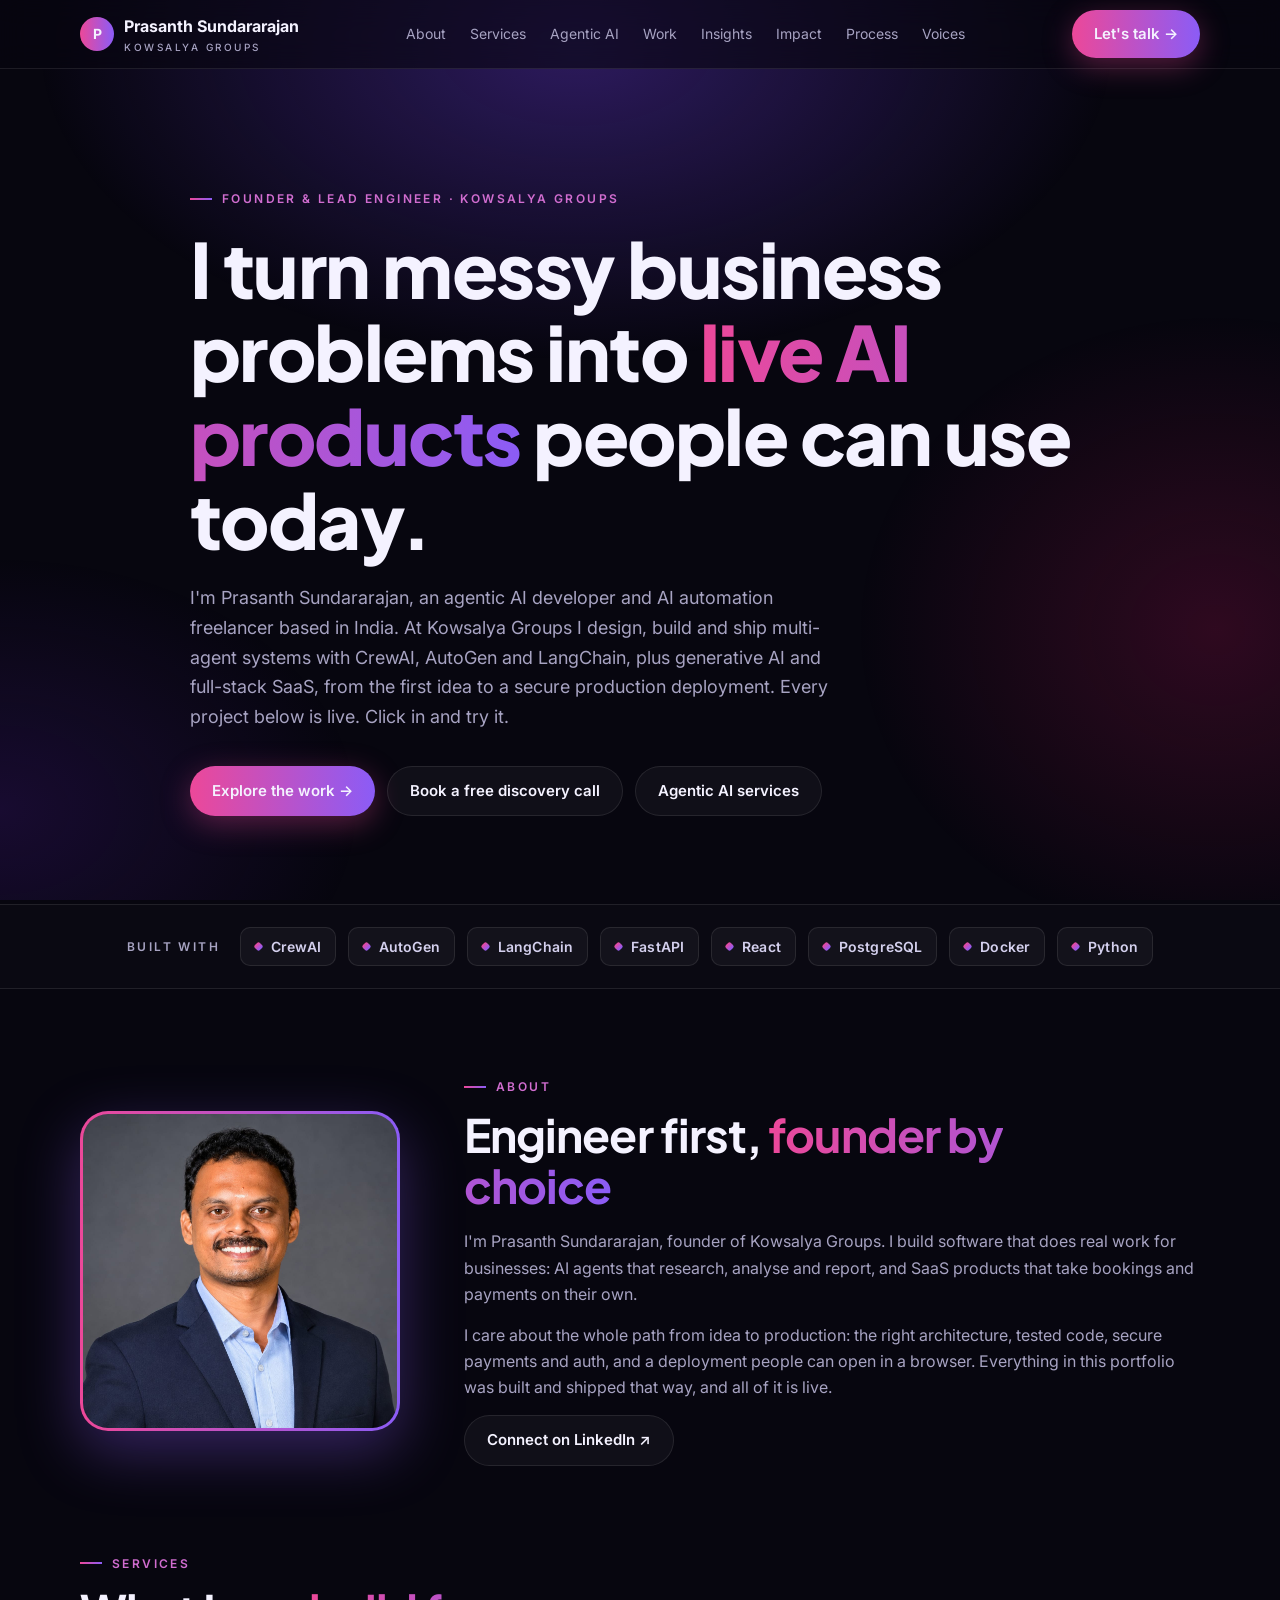
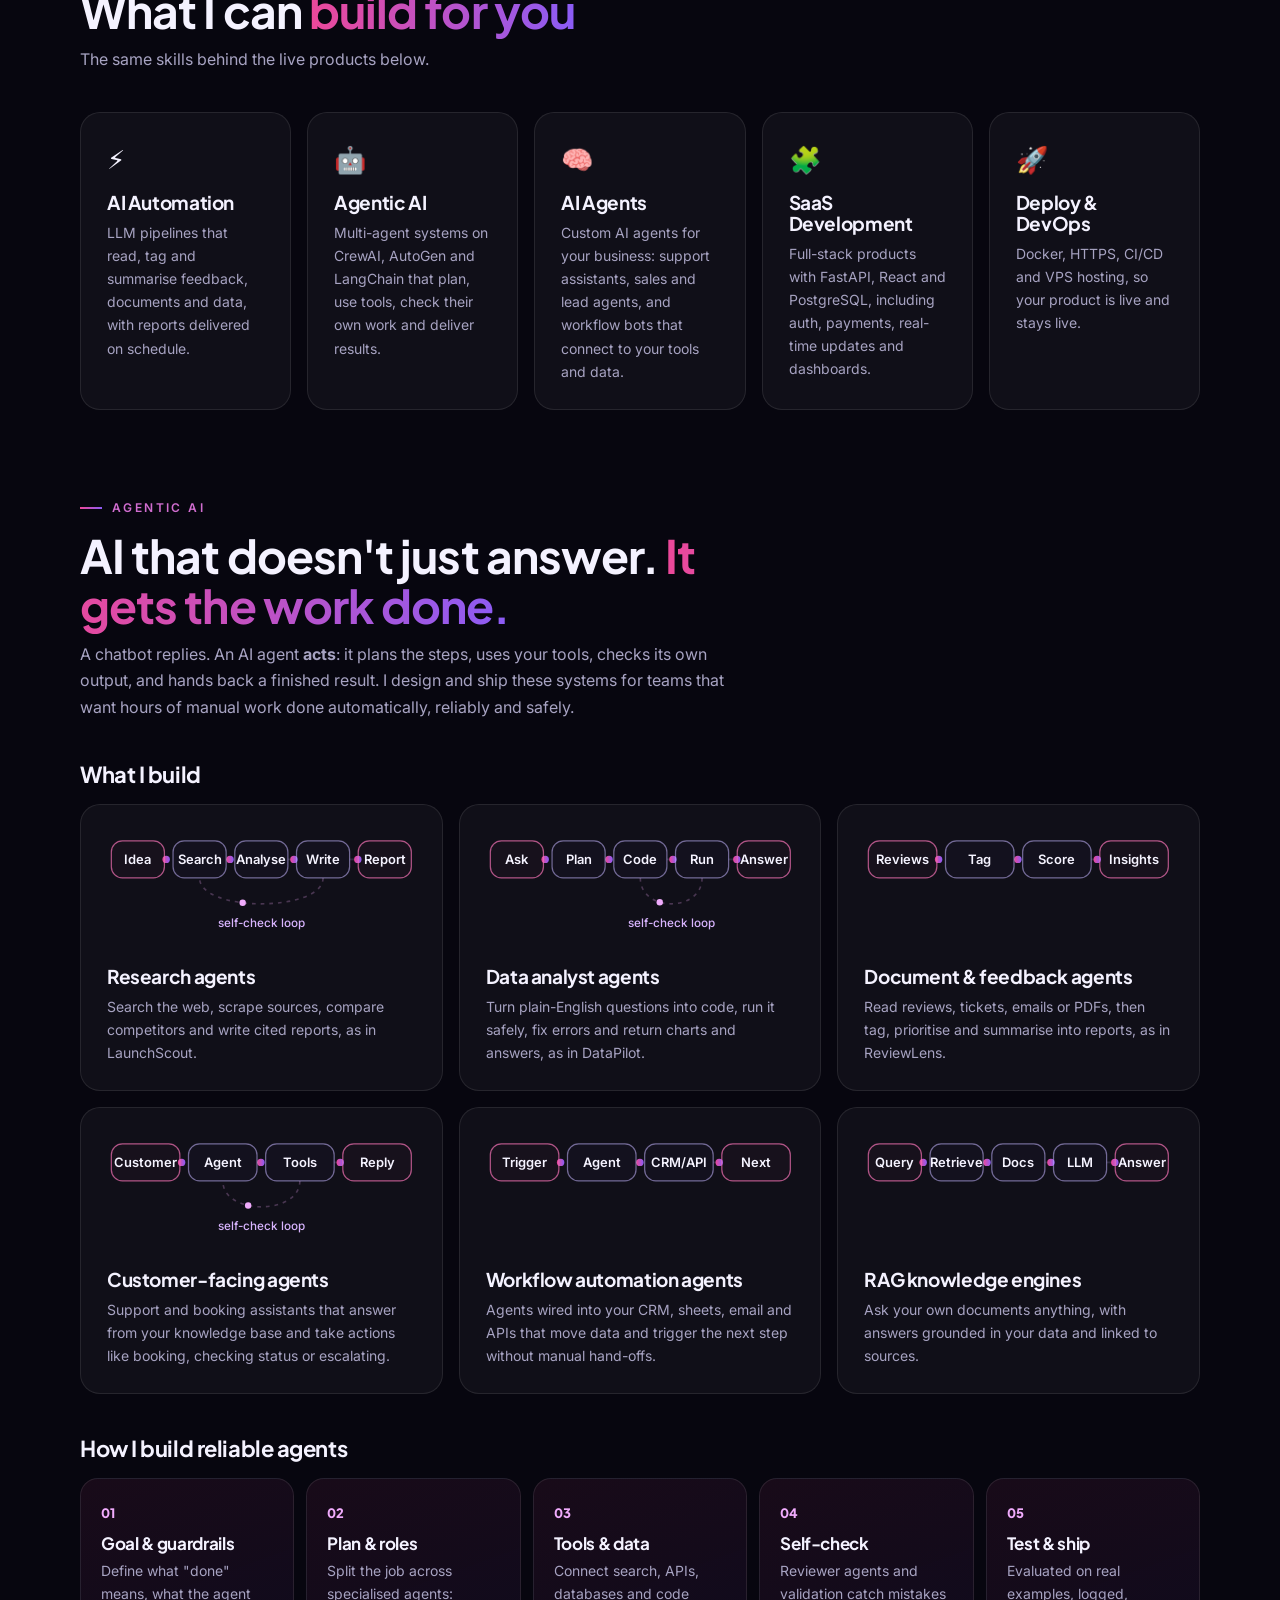
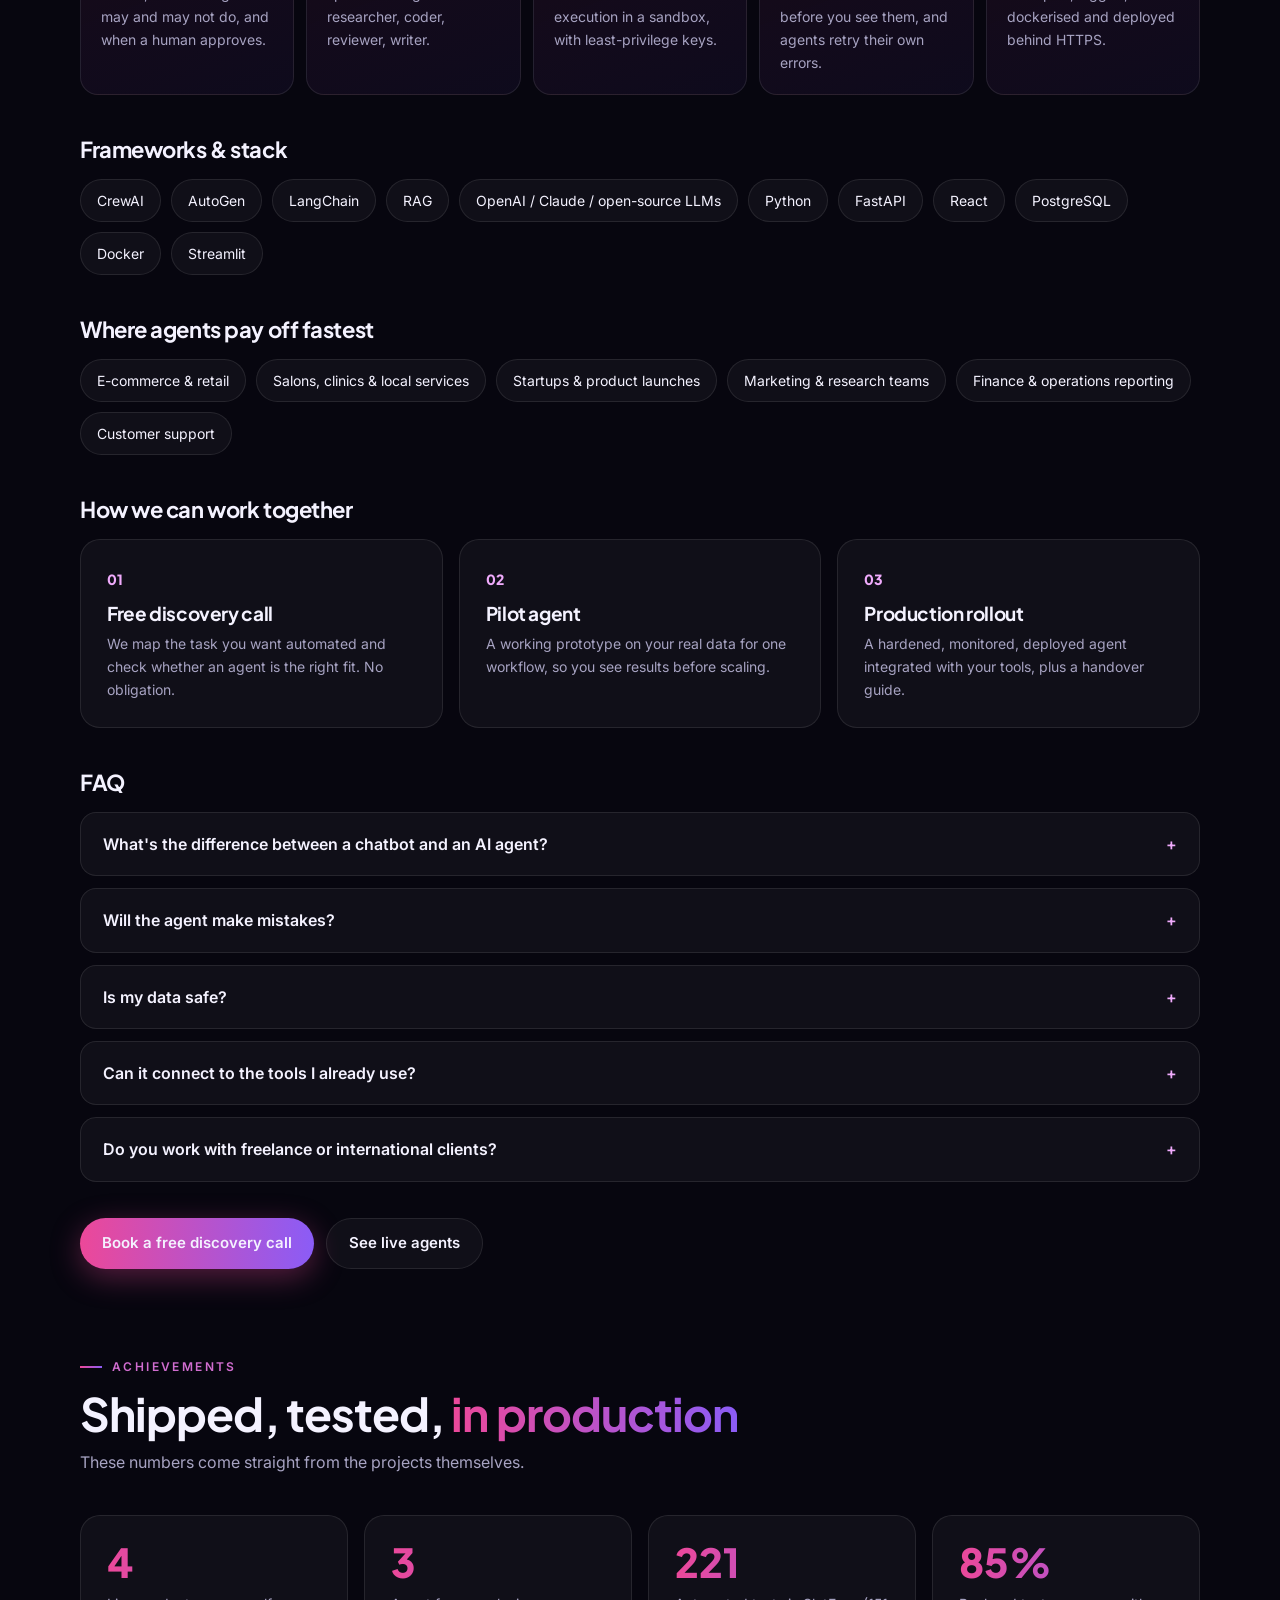
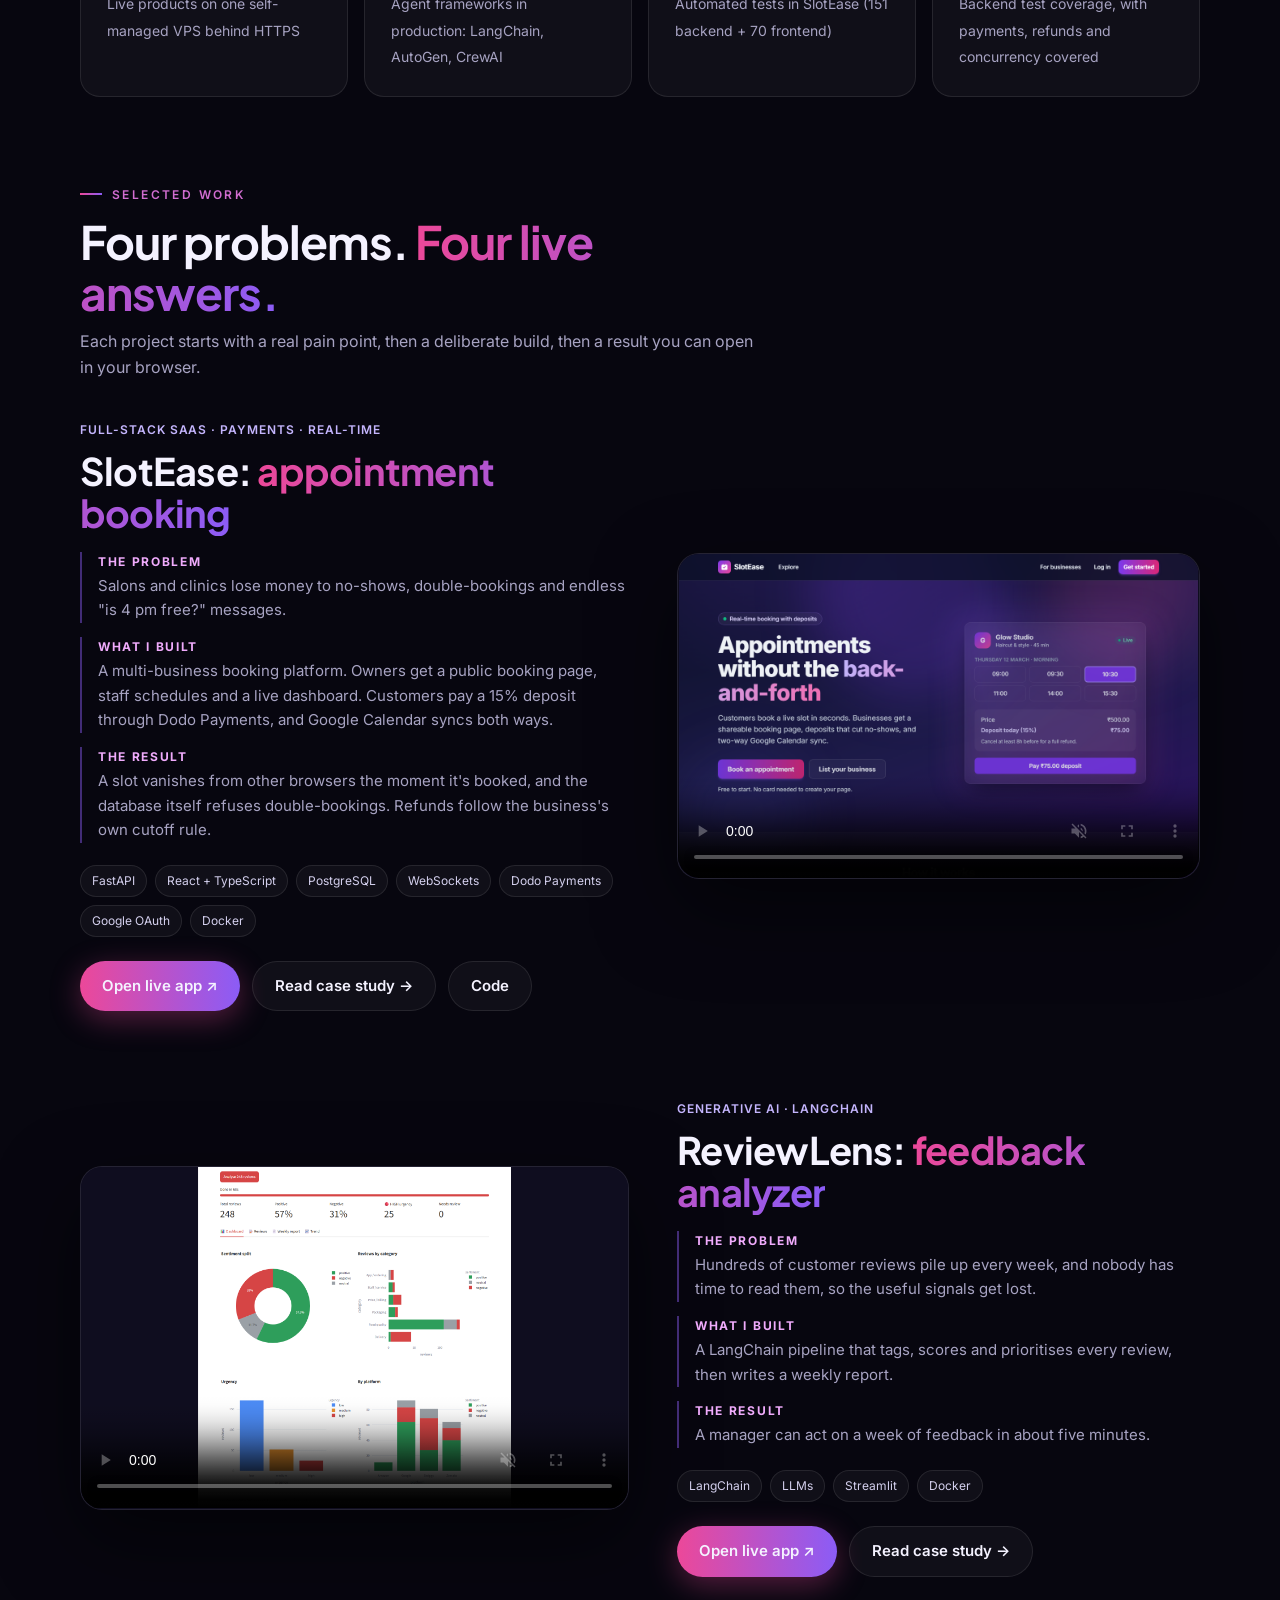
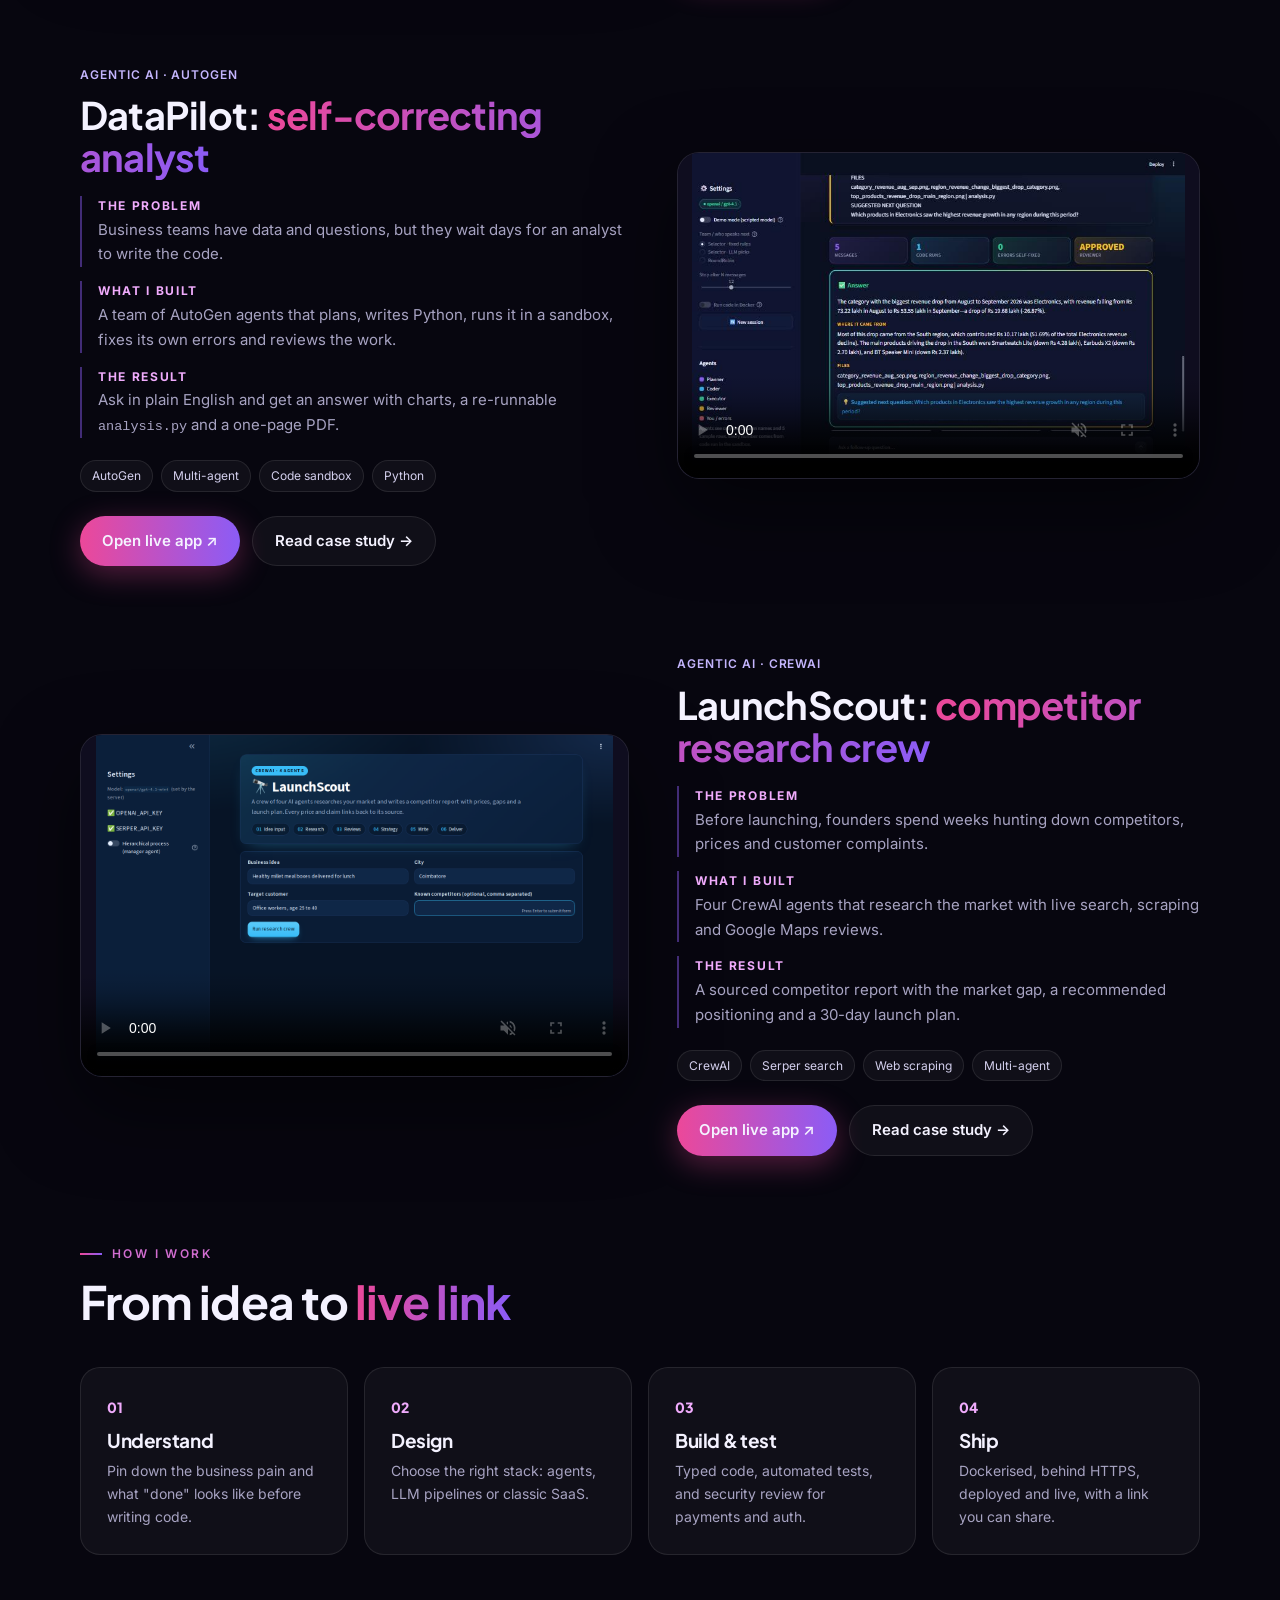
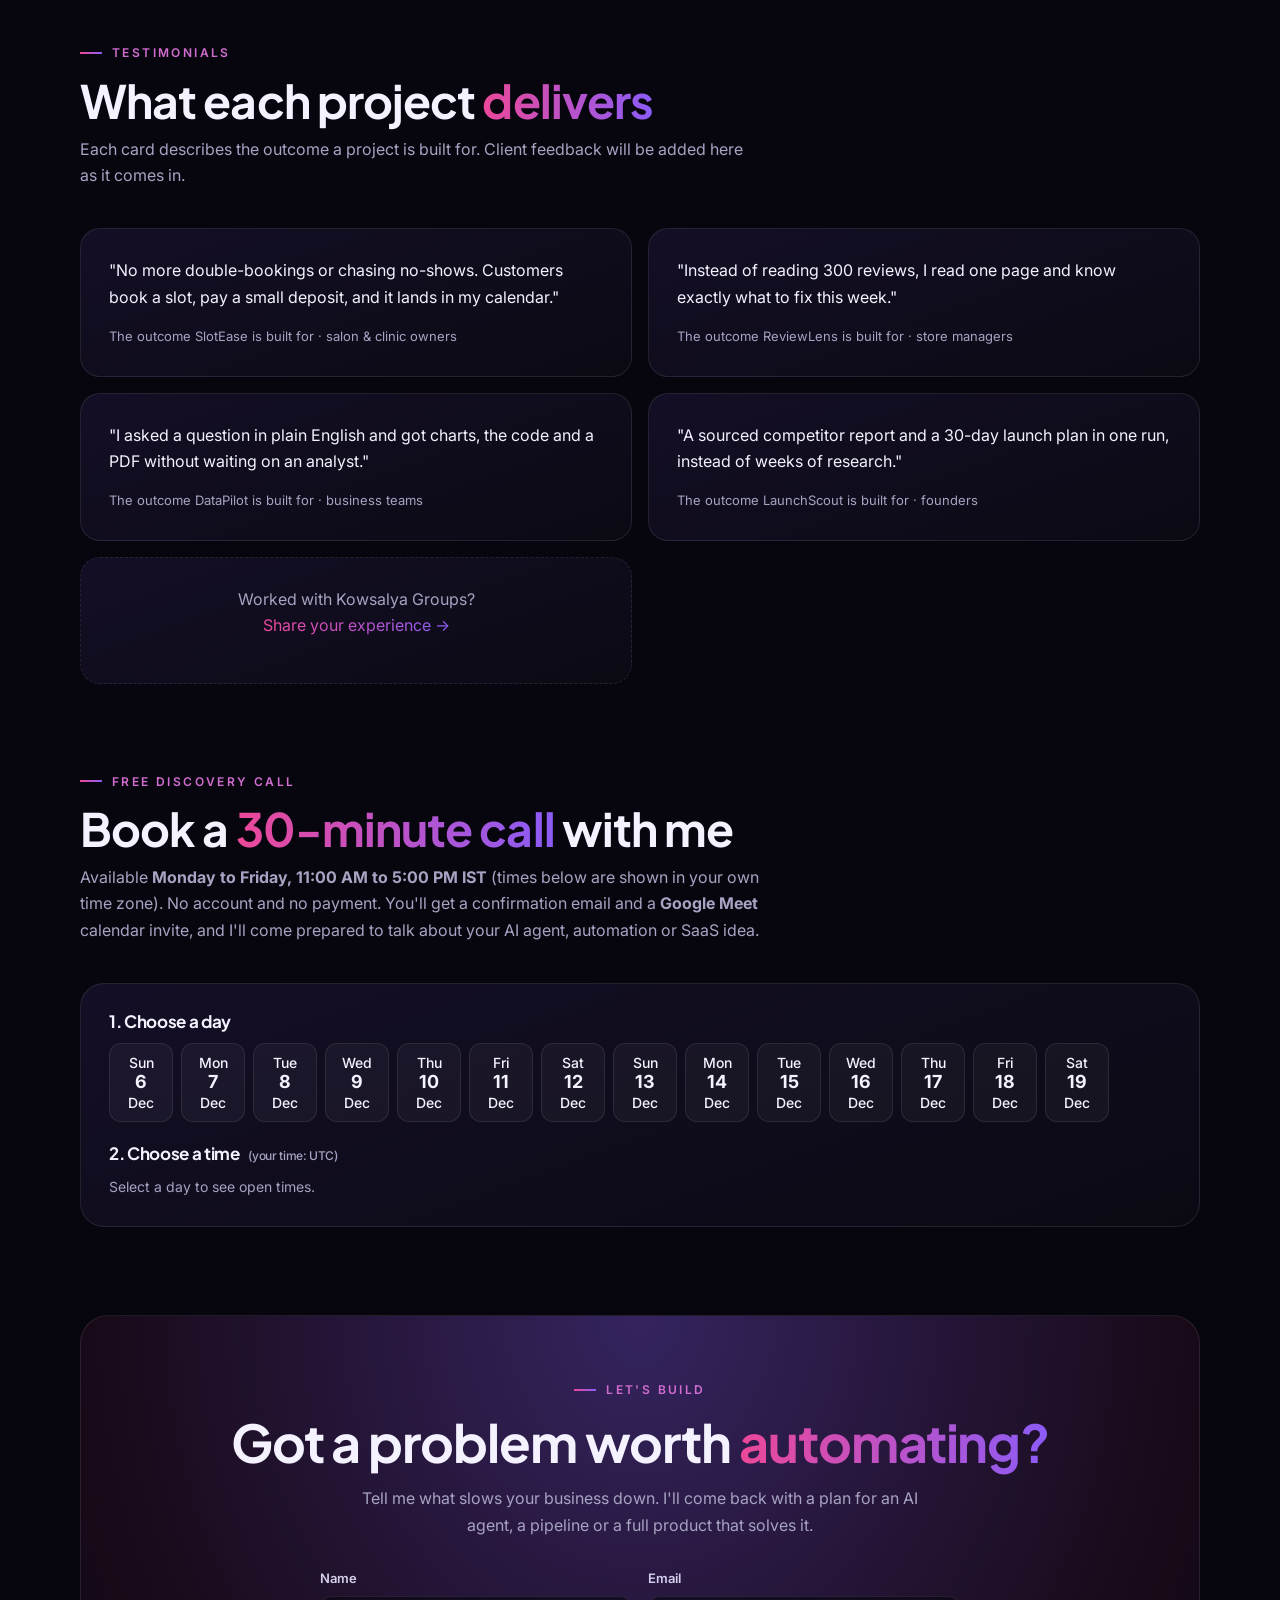
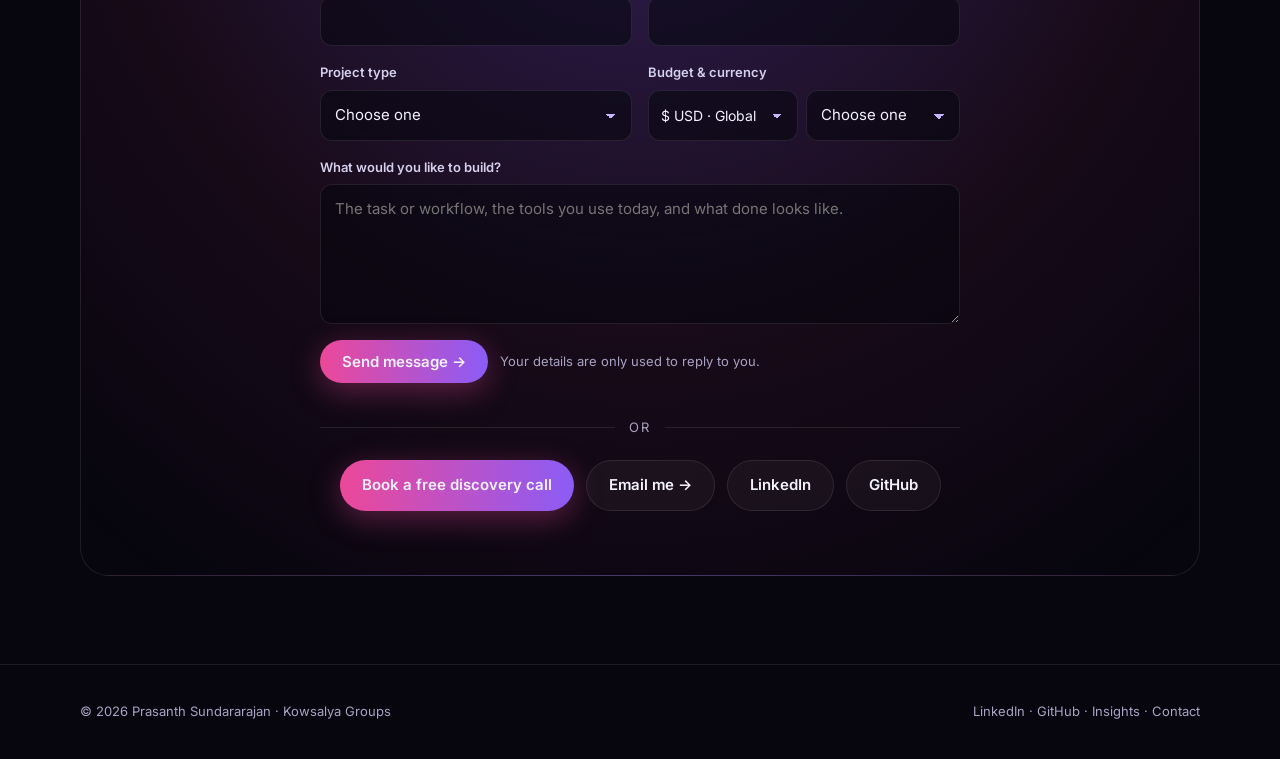
==== commit 289ec3c3: "Layout: standard section spacing, About alignment, balanced grids Co-Authored-By: Claude Opus 5.5 <n" ====
--- a/index.html
+++ b/index.html
@@ -27,7 +27,7 @@
 <link rel="preconnect" href="https://fonts.googleapis.com">
 <link rel="preconnect" href="https://fonts.gstatic.com" crossorigin>
 <link href="https://fonts.googleapis.com/css2?family=Inter:wght@400;500;600&amp;family=Plus+Jakarta+Sans:wght@700;800&amp;display=swap" rel="stylesheet">
-<link rel="stylesheet" href="assets/site.css?v=202611201711">
+<link rel="stylesheet" href="assets/site.css?v=202611201716">
 <script type="application/ld+json">
 {
  "@context": "https://schema.org",
@@ -66,8 +66,9 @@
 </div></div>
 
 <section id="about"><div class="wrap about">
-  <div class="reveal"><div class="photo"><img src="assets/prasanth.jpeg" alt="Prasanth Sundararajan, founder of Kowsalya Groups" width="420" height="420"></div><div class="head"><div class="eyebrow">About</div><h2>Engineer first, <span class="grad">founder by choice</span></h2></div></div>
+  <div class="reveal"><div class="photo"><img src="assets/prasanth.jpeg" alt="Prasanth Sundararajan, founder of Kowsalya Groups" width="420" height="420"></div></div>
   <div class="reveal">
+    <div class="head"><div class="eyebrow">About</div><h2>Engineer first, <span class="grad">founder by choice</span></h2></div>
     <p>I'm Prasanth Sundararajan, founder of Kowsalya Groups. I build software that does real work for businesses: AI agents that research, analyse and report, and SaaS products that take bookings and payments on their own.</p>
     <p>I care about the whole path from idea to production: the right architecture, tested code, secure payments and auth, and a deployment people can open in a browser. Everything in this portfolio was built and shipped that way, and all of it is live.</p>
     <div class="cta"><a class="btn btn-ghost" href="https://www.linkedin.com/in/prasanth-s-a093a7109/" target="_blank" rel="noopener">Connect on LinkedIn ↗</a></div>
@@ -270,6 +271,6 @@
 
 <footer class="foot"><div class="wrap"><span>© 2026 Prasanth Sundararajan · Kowsalya Groups</span><span><a href="https://www.linkedin.com/in/prasanth-s-a093a7109/" target="_blank" rel="noopener">LinkedIn</a> · <a href="https://github.com/prasanth-sundararajan" target="_blank" rel="noopener">GitHub</a> · <a href="blog/index.html">Insights</a> · <a href="#contact">Contact</a></span></div></footer>
 
-<script src="assets/site.js?v=202611201711" defer></script>
+<script src="assets/site.js?v=202611201716" defer></script>
 </body>
 </html>
--- a/assets/site.css
+++ b/assets/site.css
@@ -236,3 +236,25 @@
 
 .budget-row{display:grid;grid-template-columns:minmax(150px,.9fr) minmax(0,1.2fr);gap:8px}.budget-row .currency-pick{padding-left:12px;padding-right:30px;font-size:14px}
 @media (max-width:480px){.budget-row{grid-template-columns:1fr}}
+
+/* ---- Layout rhythm: one standard vertical gap between every section ---- */
+:root{--section-y:clamp(56px,7vw,88px);--head-gap:clamp(28px,3.5vw,40px)}
+section{padding:var(--section-y) 0}
+section+section{padding-top:0}
+.hero{min-height:0;padding:clamp(72px,10vw,120px) 0 var(--section-y)}
+.hero+section,.built+section{padding-top:var(--section-y)}
+.built{padding:0}
+.head{margin-bottom:var(--head-gap)}
+.head h2{margin:12px 0 10px}
+.sub{margin:var(--head-gap) 0 16px}
+.about{grid-template-columns:minmax(220px,320px) 1fr;gap:clamp(28px,5vw,64px);align-items:center}
+.about .photo{margin-bottom:0}
+.about .head{margin-bottom:18px}
+.project{margin-bottom:var(--section-y)}
+.project:last-child{margin-bottom:0}
+.foot{margin-top:0}
+.contact{padding:clamp(40px,6vw,64px) clamp(18px,4vw,40px)}
+@media (max-width:900px){.about{grid-template-columns:1fr}.about .photo{width:min(260px,100%)}}
+.cs section{padding:clamp(40px,5vw,60px) 0}
+.cs section+section{padding-top:0}
+.ag-grid{grid-template-columns:repeat(auto-fit,minmax(min(100%,300px),1fr))}
